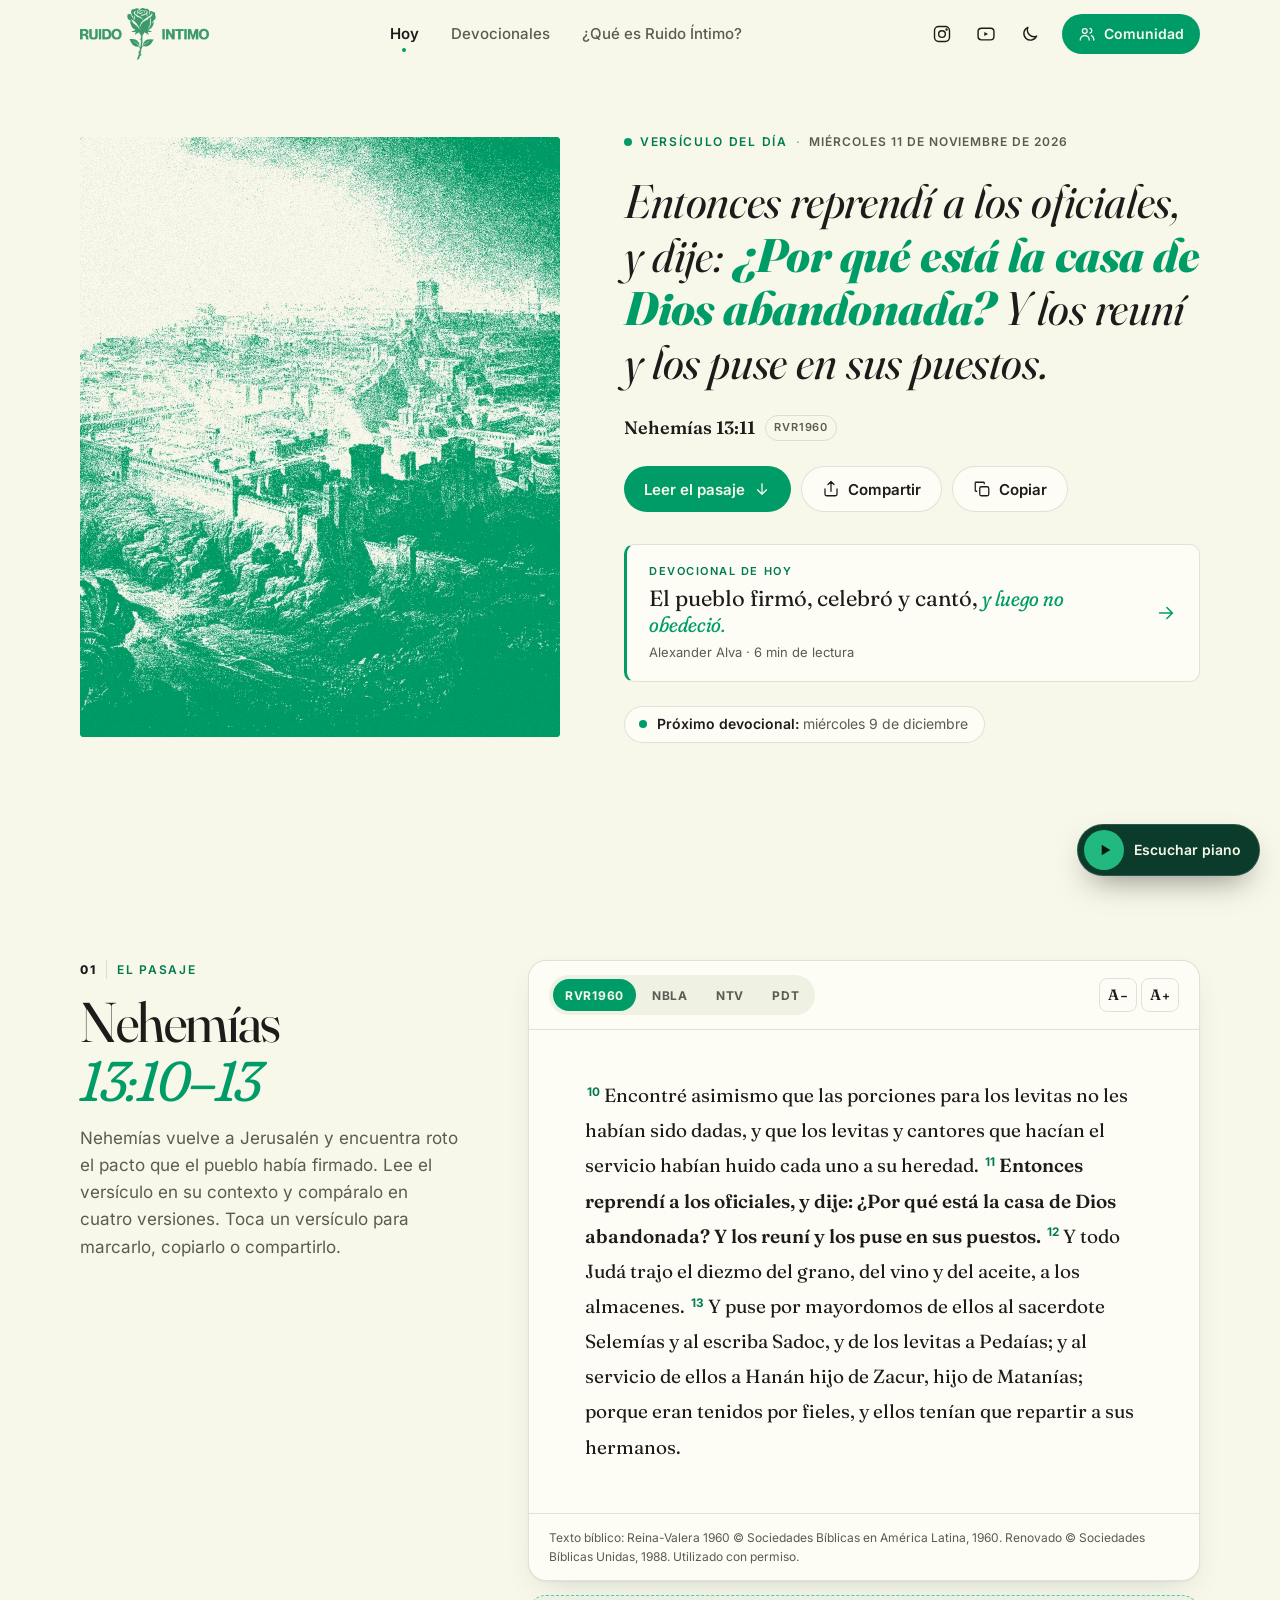
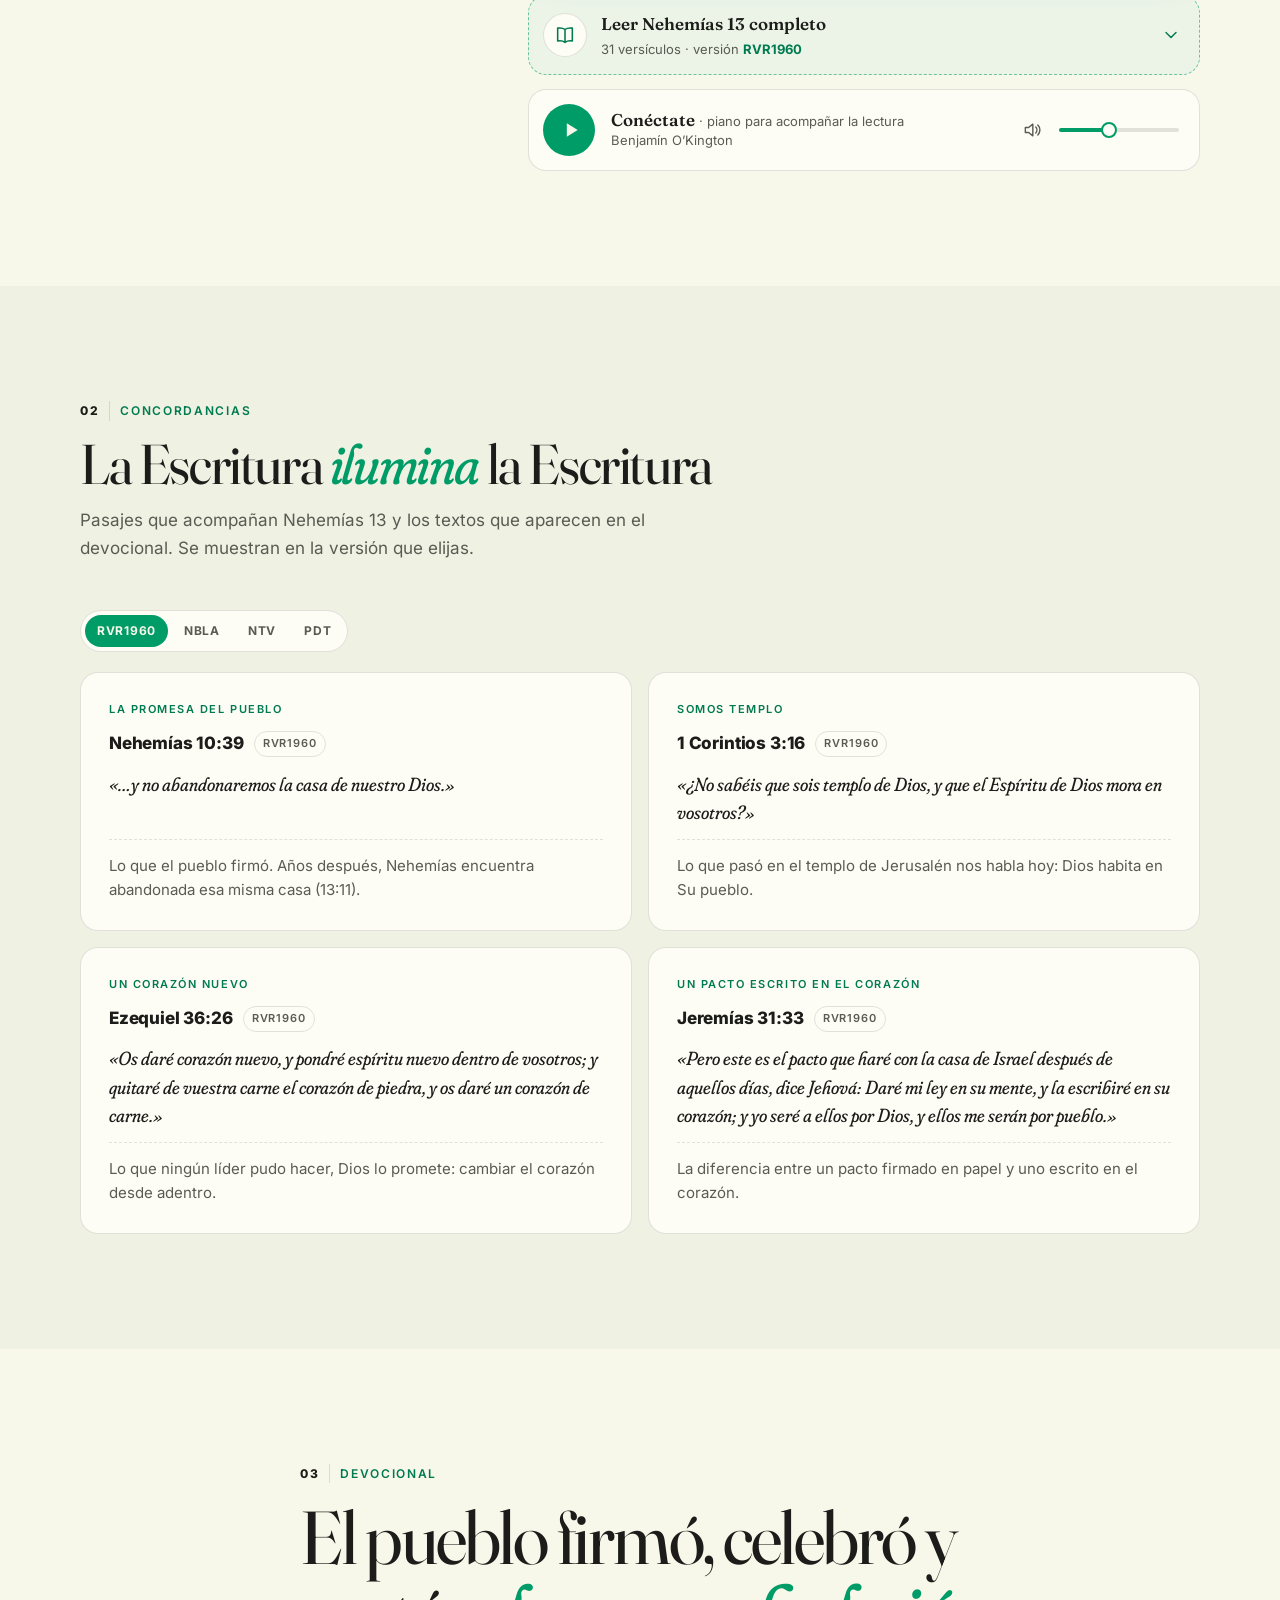
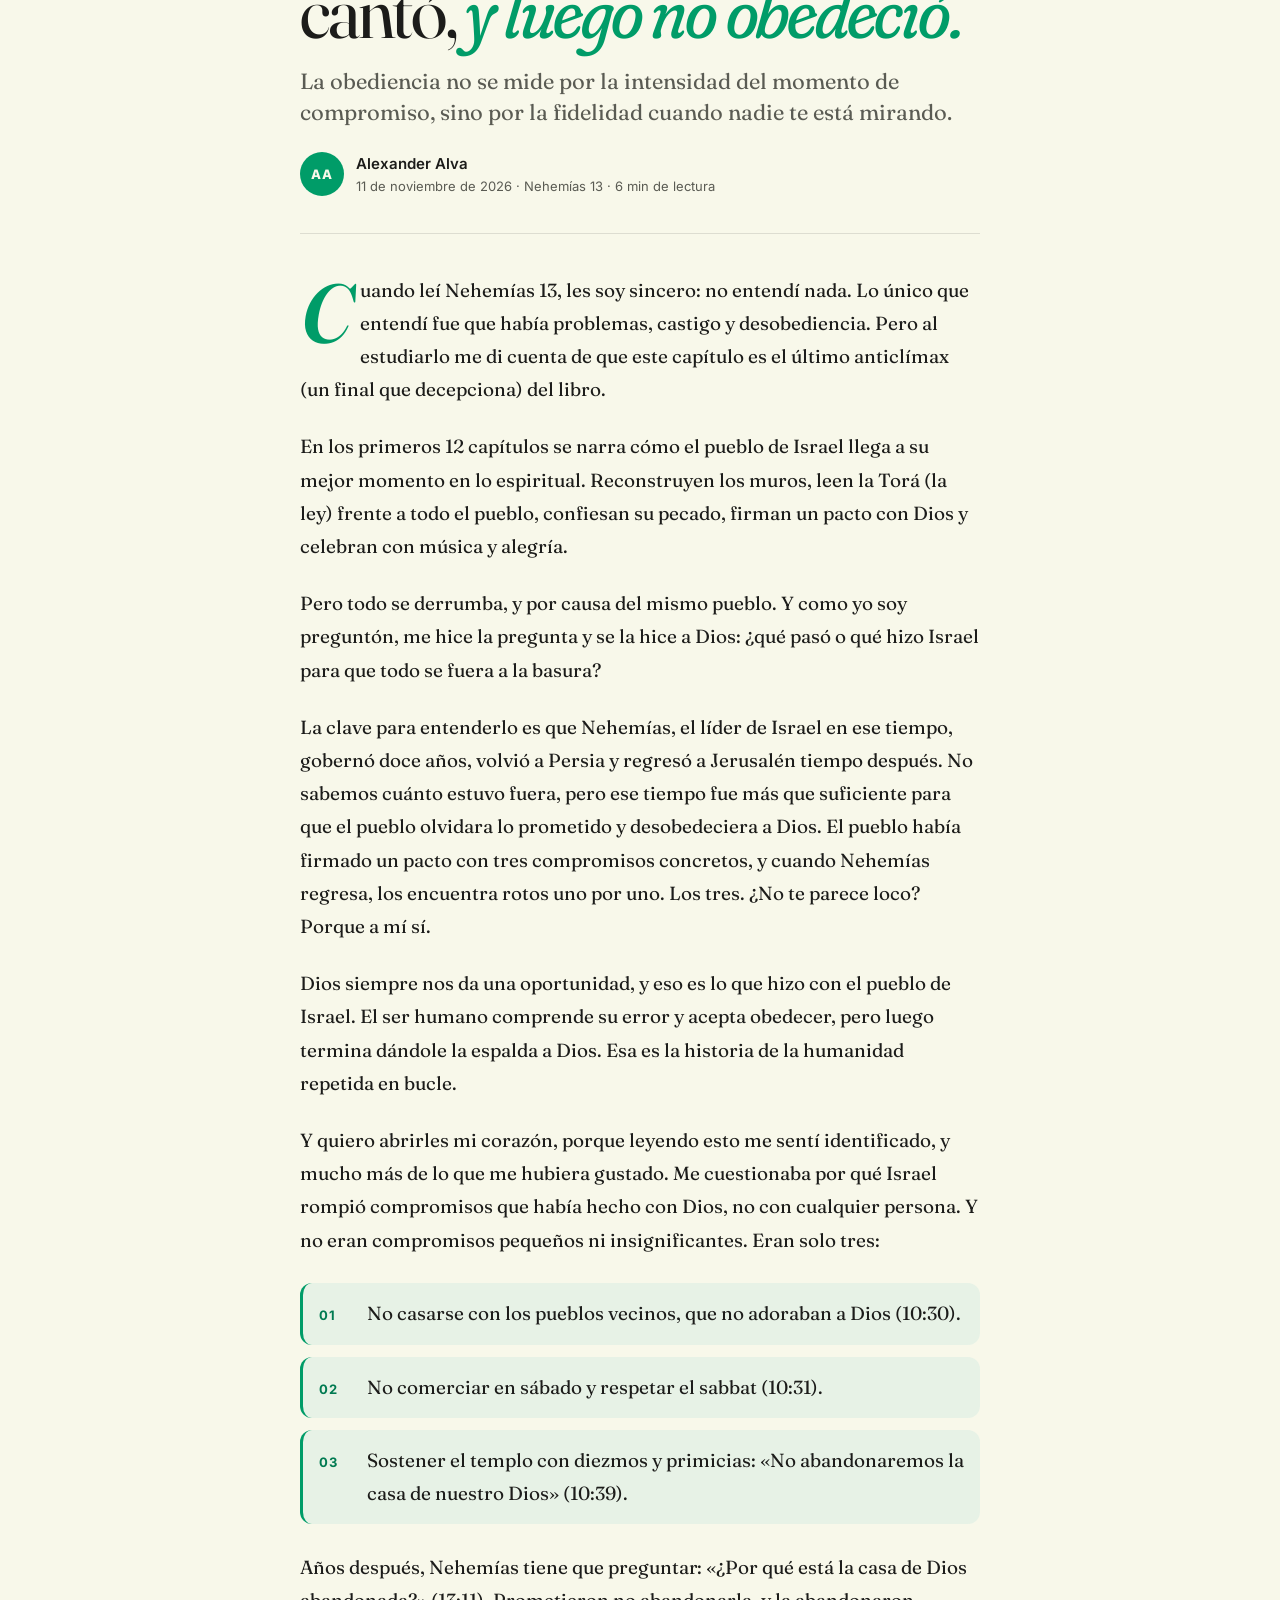
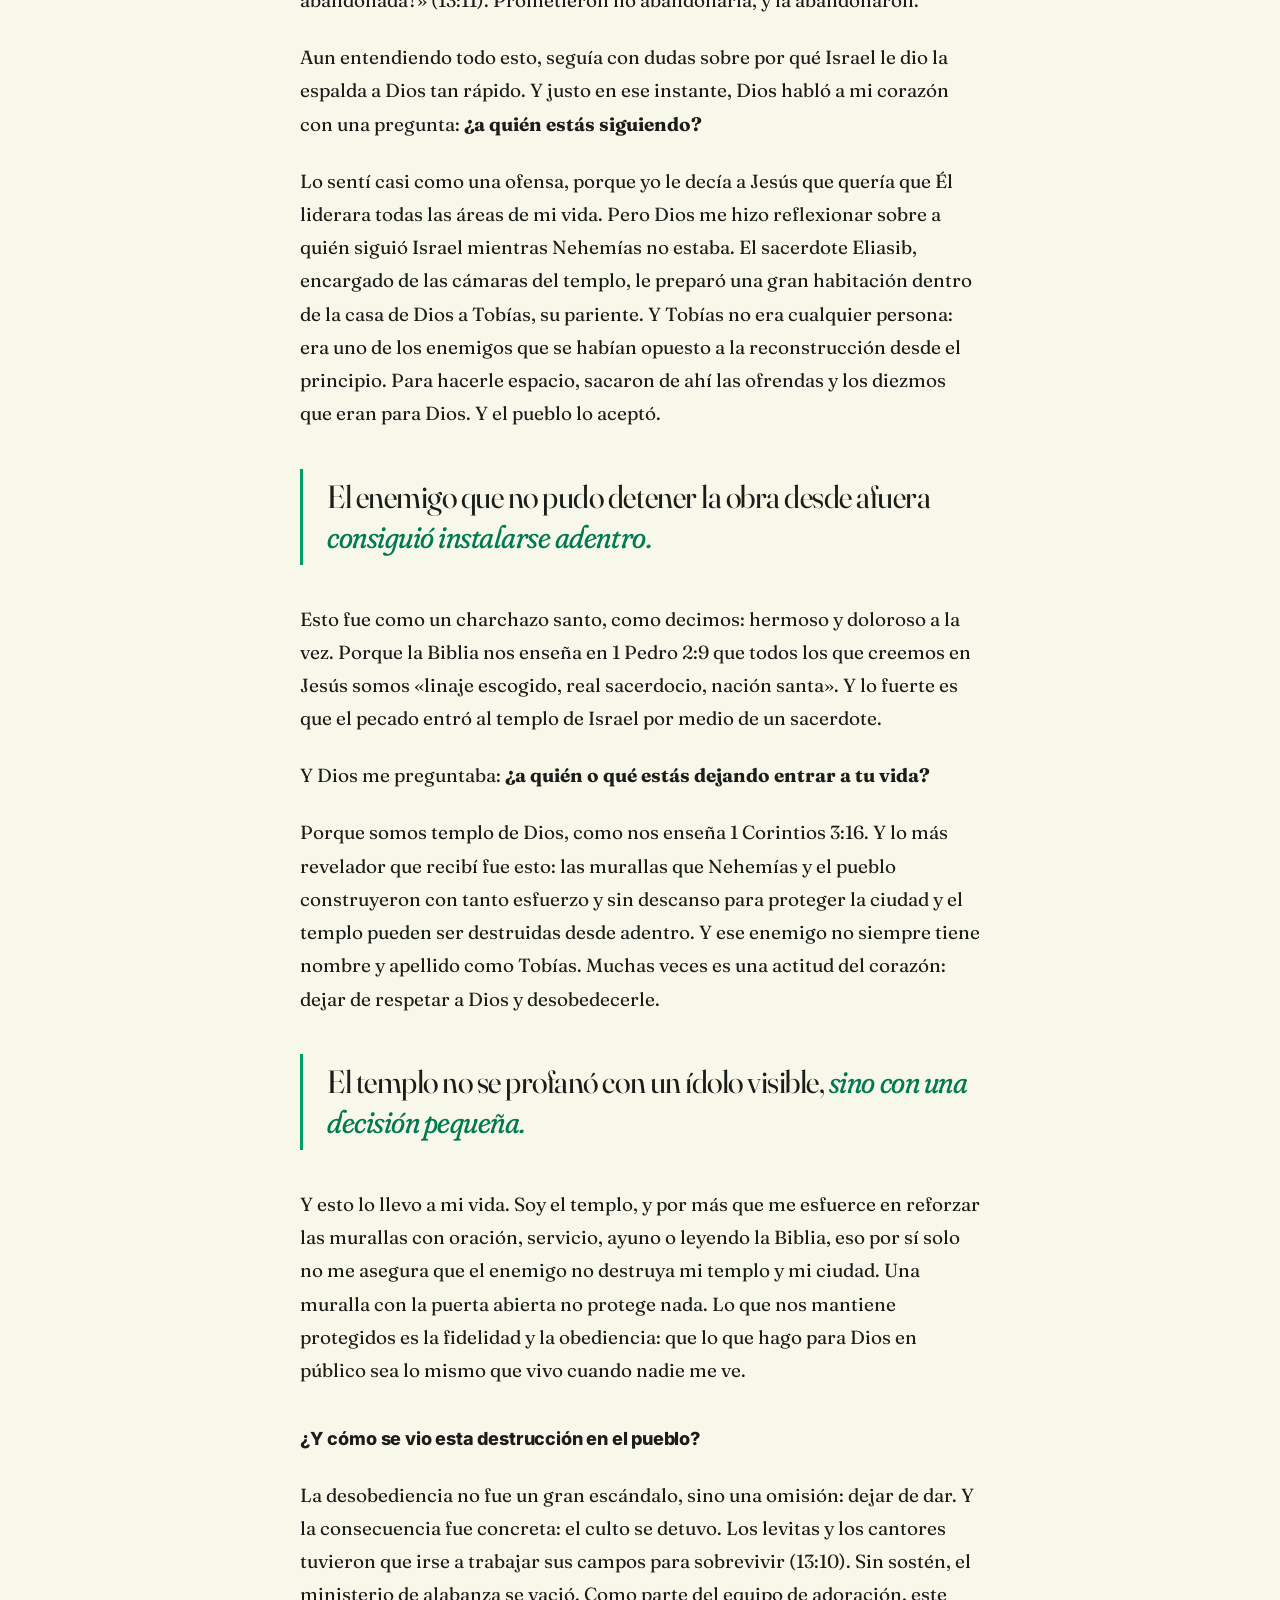
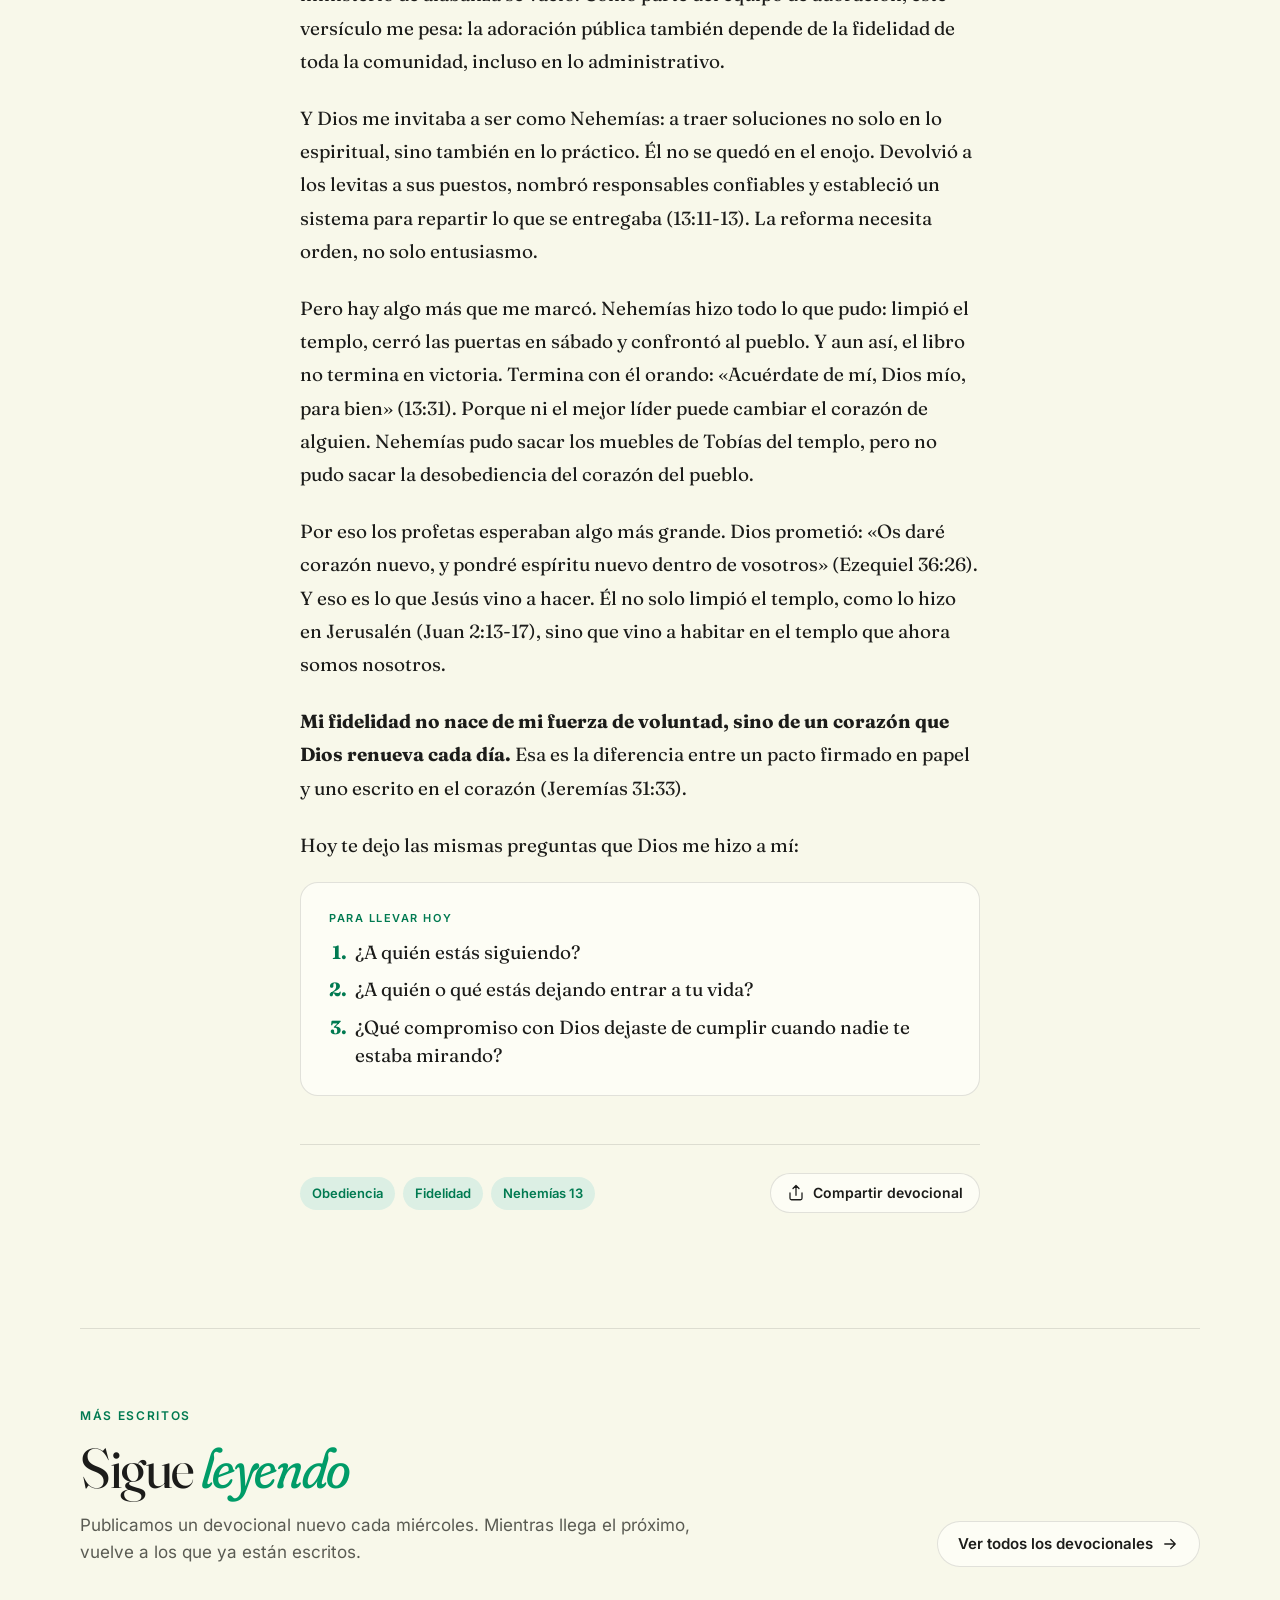
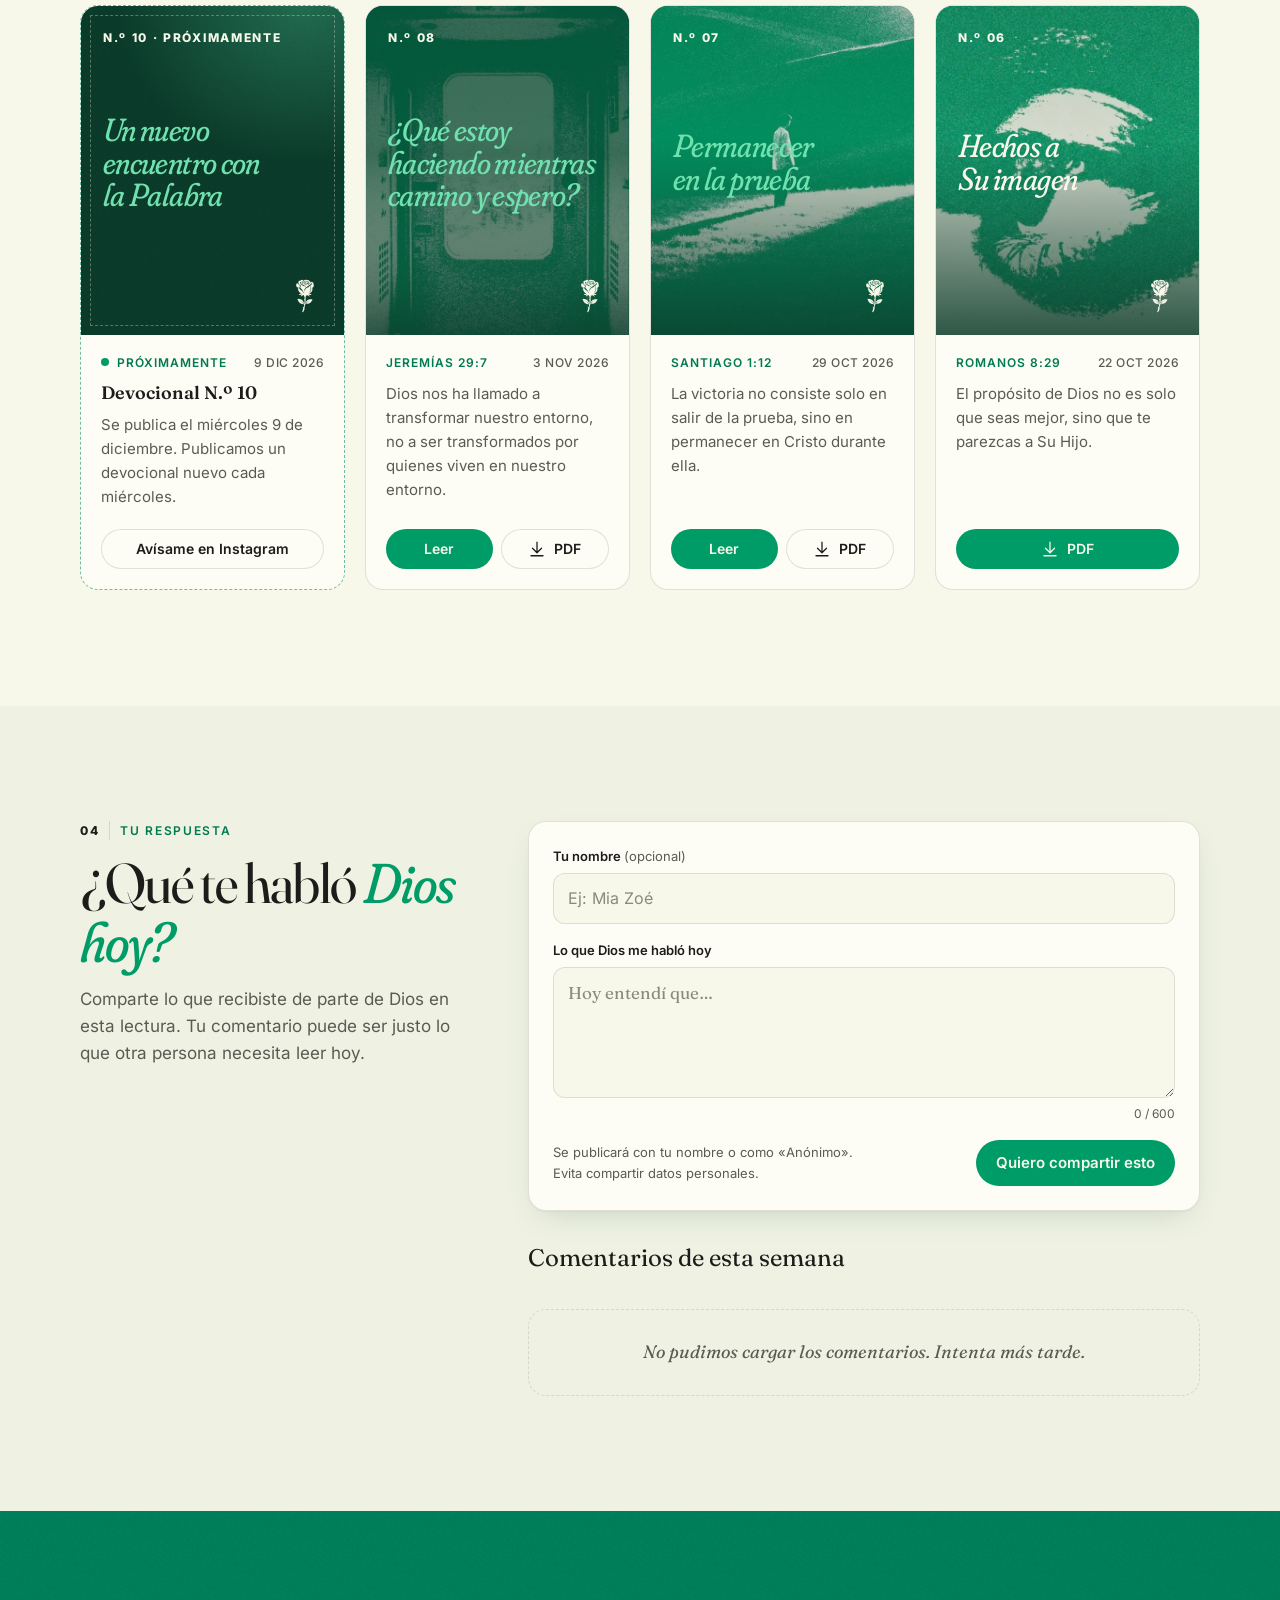
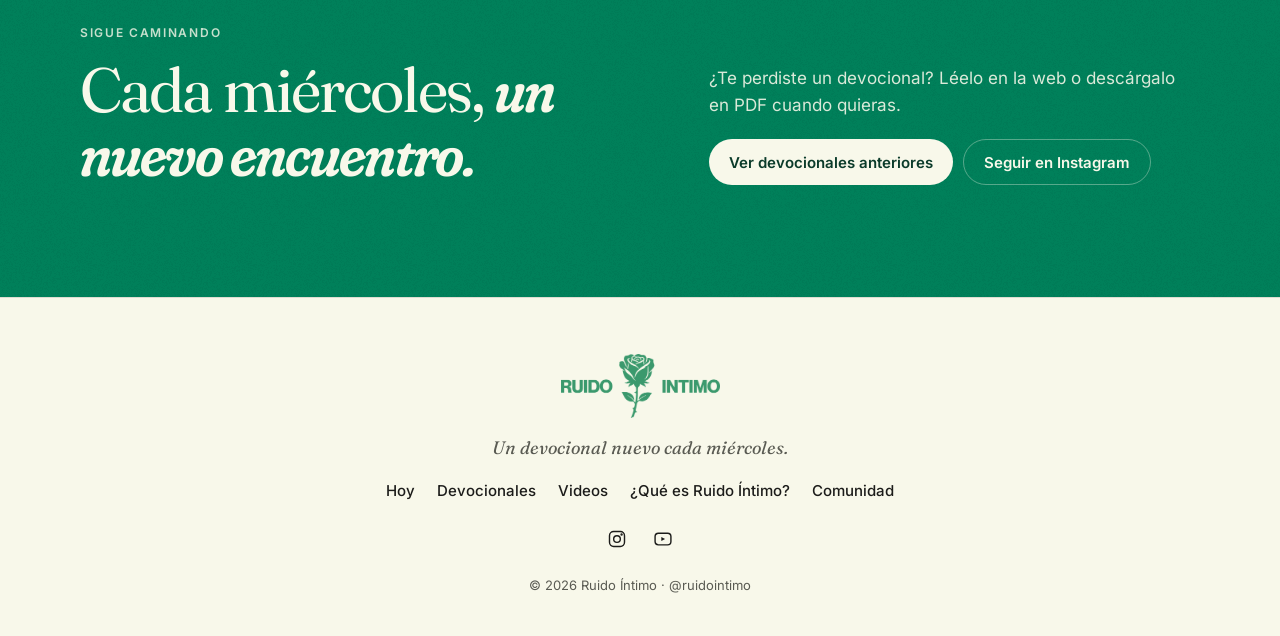
==== index.html @ 3a2e4081 "Nehemías 13 completo (PDT) incluido en la página El capítulo en PDT se abre al instante y sin conexi" ====
<!DOCTYPE html>
<html lang="es">
<head>
  <meta charset="UTF-8">
  <meta name="viewport" content="width=device-width, initial-scale=1.0">
  <title>Ruido Íntimo · Versículo y devocional de hoy</title>
  <meta name="description" content="Del ruido interior a la intimidad con Dios. Versículo del día, pasaje bíblico, concordancias y devocional.">
  <meta name="theme-color" content="#F8F8EA" media="(prefers-color-scheme: light)">
  <meta name="theme-color" content="#0E1310" media="(prefers-color-scheme: dark)">

  <!-- Vista previa al compartir (WhatsApp, Instagram, Facebook) -->
  <meta property="og:type" content="website">
  <meta property="og:title" content="El pueblo firmó, celebró y cantó, y luego no obedeció · Ruido Íntimo">
  <meta property="og:description" content="Nehemías 13 — Versículo y devocional de hoy.">
  <meta property="og:image" content="https://ruido-intimo.vercel.app/img/og-semana-09.jpg">
  <meta property="og:url" content="https://ruido-intimo.vercel.app/">
  <meta name="twitter:card" content="summary_large_image">

  <link rel="icon" href="img/favicon.png" type="image/png">
  <link rel="apple-touch-icon" href="img/apple-touch-icon.png">

  <!-- Tema guardado: se aplica antes de pintar para evitar parpadeo -->
  <script>
    document.documentElement.classList.add('js');
    try { var t = localStorage.getItem('ri-tema'); if (t) document.documentElement.setAttribute('data-tema', t); } catch (e) {}
  </script>

  <!-- Tipografías propias: se precargan las que se ven primero -->
  <link rel="preload" href="fonts/fraunces-italic.woff2" as="font" type="font/woff2" crossorigin>
  <link rel="preload" href="fonts/inter.woff2" as="font" type="font/woff2" crossorigin>

  <!-- La imagen principal se precarga para que aparezca rápido -->
  <link rel="preload" as="image" href="img/semana-09-versiculo.webp" type="image/webp">

  <link rel="stylesheet" href="css/estilos.css">
</head>
<body>

  <a class="saltar" href="#contenido">Saltar al contenido</a>

  <!-- Barra de progreso de lectura (se llena al leer el devocional) -->
  <div class="progreso" aria-hidden="true"><span id="progreso-barra"></span></div>

  <!-- ============================================================
       CABECERA
  ============================================================ -->
  <header class="cabecera" id="cabecera">
    <div class="contenedor cabecera-inner">
      <!-- Logotipo: versión a color (modo día) y blanca (modo noche) -->
      <a href="index.html" class="marca" aria-label="Ruido Íntimo — inicio">
        <img class="logo logo-color"  src="img/logo-color.png"  alt="" width="800" height="322">
        <img class="logo logo-blanco" src="img/logo-blanco.png" alt="" width="800" height="322">
      </a>

      <nav class="nav" aria-label="Principal">
        <a href="index.html" class="nav-link" aria-current="page">Hoy</a>
        <a href="archivo.html" class="nav-link">Devocionales</a>
        <a href="que-es.html" class="nav-link">¿Qué es Ruido Íntimo?</a>
      </nav>

      <div class="cabecera-acciones">
        <a href="https://www.instagram.com/ruidointimo/" class="icono-btn" target="_blank" rel="noopener" aria-label="Instagram de Ruido Íntimo">
          <svg viewBox="0 0 24 24" aria-hidden="true"><rect x="3" y="3" width="18" height="18" rx="5"/><circle cx="12" cy="12" r="4"/><circle cx="17.5" cy="6.5" r=".6" fill="currentColor"/></svg>
        </a>
        <!-- REEMPLAZA el href por el link de tu canal de YouTube -->
        <a href="https://www.youtube.com/" class="icono-btn" target="_blank" rel="noopener" aria-label="Canal de YouTube de Ruido Íntimo">
          <svg viewBox="0 0 24 24" aria-hidden="true"><rect x="2.5" y="5" width="19" height="14" rx="4"/><path d="M10 9.5l4.5 2.5-4.5 2.5z" fill="currentColor" stroke="none"/></svg>
        </a>
        <button class="icono-btn" type="button" data-tema-toggle aria-label="Cambiar a modo noche">
          <svg class="ico-luna" viewBox="0 0 24 24" aria-hidden="true"><path d="M20 14.5A8 8 0 0 1 9.5 4a8 8 0 1 0 10.5 10.5z"/></svg>
          <svg class="ico-sol" viewBox="0 0 24 24" aria-hidden="true"><circle cx="12" cy="12" r="4"/><path d="M12 2v2M12 20v2M4.9 4.9l1.4 1.4M17.7 17.7l1.4 1.4M2 12h2M20 12h2M4.9 19.1l1.4-1.4M17.7 6.3l1.4-1.4"/></svg>
        </button>
        <a href="que-es.html#comunidad" class="btn btn-primario btn-sm btn-comunidad">
          <svg viewBox="0 0 24 24" aria-hidden="true"><circle cx="9" cy="8" r="3.2"/><path d="M3 20a6 6 0 0 1 12 0"/><path d="M16 4.6a3.2 3.2 0 0 1 0 6.2M18 14.2A6 6 0 0 1 21 20"/></svg>
          Comunidad
        </a>
      </div>
    </div>
  </header>


  <main id="contenido">

    <!-- ============================================================
         1. VERSÍCULO DEL DÍA
         Para publicar uno nuevo: cambia la imagen, el texto,
         la referencia y la fecha (data-fecha="AAAA-MM-DD").
    ============================================================ -->
    <section class="hoy" aria-labelledby="titulo-hoy">
      <div class="contenedor hoy-grid">

        <figure class="hoy-imagen entrada" style="--d:0">
          <picture>
            <source srcset="img/semana-09-versiculo.webp" type="image/webp">
            <img src="img/semana-09-versiculo.jpg" width="720" height="900"
                 alt="Pintura intervenida en verde: las murallas y el templo de Jerusalén bajo un cielo de humo" fetchpriority="high">
          </picture>
        </figure>

        <div class="hoy-texto">
          <p class="eyebrow entrada" style="--d:1">
            <span class="punto" aria-hidden="true"></span>
            <span id="titulo-hoy">Versículo del día</span>
            <span class="sep" aria-hidden="true">·</span>
            <time data-fecha="2026-11-11">11 de noviembre de 2026</time>
          </p>

          <blockquote class="versiculo-grande entrada" style="--d:2" id="versiculo-dia">
            <p>Entonces reprendí a los oficiales, y dije: <strong>¿Por qué está la casa de Dios abandonada?</strong> Y los reuní y los puse en sus puestos.</p>
          </blockquote>

          <p class="referencia entrada" style="--d:3">
            Nehemías 13:11 <span class="chip">RVR1960</span>
          </p>

          <div class="acciones entrada" style="--d:4">
            <a href="#pasaje" class="btn btn-primario">
              Leer el pasaje
              <svg viewBox="0 0 24 24" aria-hidden="true"><path d="M12 5v14M6 13l6 6 6-6"/></svg>
            </a>
            <button type="button" class="btn btn-borde" data-compartir data-texto="«Entonces reprendí a los oficiales, y dije: ¿Por qué está la casa de Dios abandonada? Y los reuní y los puse en sus puestos.» — Nehemías 13:11 (RVR1960)">
              <svg viewBox="0 0 24 24" aria-hidden="true"><path d="M4 12v7a2 2 0 0 0 2 2h12a2 2 0 0 0 2-2v-7M16 6l-4-4-4 4M12 2v13"/></svg>
              Compartir
            </button>
            <button type="button" class="btn btn-borde" data-copiar data-texto="«Entonces reprendí a los oficiales, y dije: ¿Por qué está la casa de Dios abandonada? Y los reuní y los puse en sus puestos.» — Nehemías 13:11 (RVR1960)">
              <svg viewBox="0 0 24 24" aria-hidden="true"><rect x="9" y="9" width="12" height="12" rx="2"/><path d="M5 15H4a1 1 0 0 1-1-1V4a1 1 0 0 1 1-1h10a1 1 0 0 1 1 1v1"/></svg>
              Copiar
            </button>
          </div>

          <!-- Acceso directo al devocional -->
          <a href="#devocional" class="tarjeta-devocional entrada" style="--d:5">
            <span class="tarjeta-devocional-etq">Devocional de hoy</span>
            <span class="tarjeta-devocional-titulo">El pueblo firmó, celebró y cantó, <em>y luego no obedeció.</em></span>
            <span class="tarjeta-devocional-meta">Alexander Alva · 6 min de lectura</span>
            <svg class="flecha" viewBox="0 0 24 24" aria-hidden="true"><path d="M5 12h14M13 6l6 6-6 6"/></svg>
          </a>

          <!-- Aviso del próximo devocional (fecha calculada en js/devocionales.js) -->
          <a href="#mas-escritos" class="proximo-aviso entrada" style="--d:6" data-proximo hidden></a>
        </div>

      </div>
    </section>


    <!-- ============================================================
         2. EL PASAJE — 4 versiones + piano de fondo
         Cada versión es un bloque .lector-texto con data-version.
         Toca un versículo para marcarlo, copiarlo o compartirlo.
    ============================================================ -->
    <section class="seccion" id="pasaje" aria-labelledby="titulo-pasaje">
      <div class="contenedor pasaje-grid">

        <header class="seccion-cabecera revelar">
          <p class="eyebrow"><span class="num">01</span> El pasaje</p>
          <h2 id="titulo-pasaje" class="titulo-seccion">Nehemías <em>13:10–13</em></h2>
          <p class="bajada">Nehemías vuelve a Jerusalén y encuentra roto el pacto que el pueblo había firmado. Lee el versículo en su contexto y compáralo en cuatro versiones. Toca un versículo para marcarlo, copiarlo o compartirlo.</p>
        </header>

        <div class="pasaje-columna">
          <article class="lector revelar" aria-label="Lectura bíblica Nehemías 13:10-13">
            <div class="lector-barra">
              <div class="versiones" role="tablist" aria-label="Versión de la Biblia">
                <button type="button" role="tab" class="version-tab" data-version="RVR1960" aria-selected="true"  title="Reina-Valera 1960">RVR1960</button>
                <button type="button" role="tab" class="version-tab" data-version="NBLA"    aria-selected="false" title="Nueva Biblia de las Américas">NBLA</button>
                <button type="button" role="tab" class="version-tab" data-version="NTV"     aria-selected="false" title="Nueva Traducción Viviente">NTV</button>
                <button type="button" role="tab" class="version-tab" data-version="PDT"     aria-selected="false" title="Palabra de Dios para Todos">PDT</button>
              </div>
              <div class="tamano" role="group" aria-label="Tamaño del texto">
                <button type="button" class="tamano-btn" data-tamano="-1" aria-label="Achicar texto">A<span>−</span></button>
                <button type="button" class="tamano-btn" data-tamano="1" aria-label="Agrandar texto">A<span>+</span></button>
              </div>
            </div>

            <div id="lector" data-libro="Nehemías 13">
              <!-- Reina-Valera 1960 -->
              <div class="lector-texto" role="tabpanel" data-version="RVR1960" data-nombre="Reina-Valera 1960"
                   data-credito="Texto bíblico: Reina-Valera 1960 © Sociedades Bíblicas en América Latina, 1960. Renovado © Sociedades Bíblicas Unidas, 1988. Utilizado con permiso.">
                <p>
                  <span class="v" data-v="10" tabindex="0" role="button" aria-pressed="false"><sup>10</sup>Encontré asimismo que las porciones para los levitas no les habían sido dadas, y que los levitas y cantores que hacían el servicio habían huido cada uno a su heredad.</span>
                  <span class="v v-dia" data-v="11" tabindex="0" role="button" aria-pressed="false"><sup>11</sup>Entonces reprendí a los oficiales, y dije: ¿Por qué está la casa de Dios abandonada? Y los reuní y los puse en sus puestos.</span>
                  <span class="v" data-v="12" tabindex="0" role="button" aria-pressed="false"><sup>12</sup>Y todo Judá trajo el diezmo del grano, del vino y del aceite, a los almacenes.</span>
                  <span class="v" data-v="13" tabindex="0" role="button" aria-pressed="false"><sup>13</sup>Y puse por mayordomos de ellos al sacerdote Selemías y al escriba Sadoc, y de los levitas a Pedaías; y al servicio de ellos a Hanán hijo de Zacur, hijo de Matanías; porque eran tenidos por fieles, y ellos tenían que repartir a sus hermanos.</span>
                </p>
              </div>

              <!-- Nueva Biblia de las Américas -->
              <div class="lector-texto" role="tabpanel" data-version="NBLA" data-nombre="Nueva Biblia de las Américas" hidden
                   data-credito="Escritura tomada de la Nueva Biblia de las Américas (NBLA), © 2005 The Lockman Foundation. Usada con permiso.">
                <p>
                  <span class="v" data-v="10" tabindex="0" role="button" aria-pressed="false"><sup>10</sup>También descubrí que las porciones de los levitas no se les habían dado, por lo que los levitas y los cantores que hacían el servicio se habían ido, cada uno a su campo.</span>
                  <span class="v v-dia" data-v="11" tabindex="0" role="button" aria-pressed="false"><sup>11</sup>Por tanto, reprendí a los oficiales, y les dije: «¿Por qué está la casa de Dios abandonada?». Entonces reuní a los levitas y los restablecí en sus puestos.</span>
                  <span class="v" data-v="12" tabindex="0" role="button" aria-pressed="false"><sup>12</sup>Entonces todo Judá trajo el diezmo del cereal, del vino nuevo y del aceite a los almacenes.</span>
                  <span class="v" data-v="13" tabindex="0" role="button" aria-pressed="false"><sup>13</sup>Y puse al frente de los almacenes al sacerdote Selemías, al escriba Sadoc, y a Pedaías, uno de los levitas; además de estos estaba Hanán, hijo de Zacur, hijo de Matanías; porque se les consideraba dignos de confianza, y su responsabilidad era repartir las raciones a sus parientes.</span>
                </p>
              </div>

              <!-- Nueva Traducción Viviente -->
              <div class="lector-texto" role="tabpanel" data-version="NTV" data-nombre="Nueva Traducción Viviente" hidden
                   data-credito="Santa Biblia, Nueva Traducción Viviente (NTV), © Tyndale House Foundation, 2010. Usado con permiso.">
                <p>
                  <span class="v" data-v="10" tabindex="0" role="button" aria-pressed="false"><sup>10</sup>También descubrí que no se les había entregado a los levitas las porciones de comida que les correspondían, de manera que todos ellos y los cantores que debían dirigir los servicios de adoración habían regresado a trabajar en los campos.</span>
                  <span class="v v-dia" data-v="11" tabindex="0" role="button" aria-pressed="false"><sup>11</sup>Inmediatamente enfrenté a los dirigentes y les pregunté: «¿Por qué ha sido descuidado el templo de Dios?». Luego pedí a todos los levitas que regresaran y los reintegré para que cumplieran con sus obligaciones.</span>
                  <span class="v" data-v="12" tabindex="0" role="button" aria-pressed="false"><sup>12</sup>Entonces, una vez más, todo el pueblo de Judá comenzó a llevar sus diezmos de grano, de vino nuevo y de aceite de oliva a los depósitos del templo.</span>
                  <span class="v" data-v="13" tabindex="0" role="button" aria-pressed="false"><sup>13</sup>Como supervisores de los depósitos asigné al sacerdote Selemías, al escriba Sadoc y a Pedaías, uno de los levitas. Como ayudante de ellos nombré a Hanán, hijo de Zacur y nieto de Matanías. Estos hombres gozaban de una excelente reputación, y su tarea consistía en hacer distribuciones equitativas a sus compañeros levitas.</span>
                </p>
              </div>

              <!-- Palabra de Dios para Todos -->
              <div class="lector-texto" role="tabpanel" data-version="PDT" data-nombre="Palabra de Dios para Todos" hidden
                   data-credito="La Biblia: Palabra de Dios para Todos (PDT) © Bible League International. Usado con permiso.">
                <p>
                  <span class="v" data-v="10" tabindex="0" role="button" aria-pressed="false"><sup>10</sup>También me enteré de que a los levitas no les estaban entregando las porciones que les correspondían y que por eso los levitas y los cantores habían regresado a trabajar en sus campos.</span>
                  <span class="v v-dia" data-v="11" tabindex="0" role="button" aria-pressed="false"><sup>11</sup>Reprendí a los funcionarios y les dije: «¿Por qué han descuidado el templo de Dios?» Luego reuní a todos los levitas y les dije que regresaran a trabajar en el templo.</span>
                  <span class="v" data-v="12" tabindex="0" role="button" aria-pressed="false"><sup>12</sup>Entonces todo el pueblo de Judá trajo la décima parte del trigo, del vino y del aceite a las bodegas del templo.</span>
                  <span class="v" data-v="13" tabindex="0" role="button" aria-pressed="false"><sup>13</sup>Luego encargué de las bodegas al sacerdote Selemías, al escriba Sadoc y a un levita llamado Pedaías. Nombré como ayudante a Janán, hijo de Zacur y nieto de Matanías. Sabía que podía confiar en ellos debido a su honestidad. Tenían la responsabilidad de entregar a sus hermanos las porciones que les correspondían.</span>
                </p>
              </div>
            </div>

            <p class="lector-credito" id="lector-credito">
              Texto bíblico: Reina-Valera 1960 © Sociedades Bíblicas en América Latina, 1960. Renovado © Sociedades Bíblicas Unidas, 1988. Utilizado con permiso.
            </p>
          </article>

          <!-- Leer el capítulo completo dentro del sitio (se despliega aquí mismo).
               El texto se carga en vivo según la versión elegida: ver js/capitulo.js -->
          <button type="button" class="capitulo revelar" id="capitulo-btn"
                  aria-expanded="false" aria-controls="capitulo-panel"
                  data-libro="Nehemías" data-libro-id="16" data-cap="13" data-destacar="10-13">
            <span class="capitulo-icono" aria-hidden="true">
              <svg viewBox="0 0 24 24"><path d="M12 6c-2-1.5-5-2-8-1.5v14c3-.5 6 0 8 1.5 2-1.5 5-2 8-1.5v-14c-3-.5-6 0-8 1.5zM12 6v14"/></svg>
            </span>
            <span class="capitulo-texto">
              <strong class="capitulo-accion">Leer Nehemías 13 completo</strong>
              <span>31 versículos · versión <b data-version-nombre>RVR1960</b></span>
            </span>
            <svg class="capitulo-flecha" viewBox="0 0 24 24" aria-hidden="true"><path d="M6 9l6 6 6-6"/></svg>
          </button>

          <section class="capitulo-panel" id="capitulo-panel" aria-labelledby="capitulo-titulo" hidden>
            <header class="capitulo-cab">
              <div>
                <p class="eyebrow">Capítulo completo</p>
                <h3 id="capitulo-titulo">Nehemías 13 <span class="chip" id="capitulo-chip">RVR1960</span></h3>
              </div>
              <button type="button" class="icono-btn" id="capitulo-cerrar" aria-label="Comprimir el capítulo">
                <svg viewBox="0 0 24 24" aria-hidden="true"><path d="M18 15l-6-6-6 6"/></svg>
              </button>
            </header>
            <p class="capitulo-aviso" id="capitulo-aviso" hidden></p>
            <div class="capitulo-lectura" id="capitulo-lectura" aria-live="polite" aria-busy="false"></div>

            <!-- Capítulo completo incluido en la página (PDT): se abre al instante y sin conexión.
                 Las demás versiones se cargan en línea. -->
            <script type="application/json" id="capitulo-local">{"PDT": [{"verse": 1, "text": "Aquel día se leyó el libro de Moisés a la gente y encontraron en él una ley que decía que ningún amonita o moabita debía participar en las reuniones de adoración a Dios."}, {"verse": 2, "text": "Esa ley se escribió porque esa gente no les había brindado a los israelitas pan ni agua y porque habían contratado a Balán para que hiciera una maldición en contra del pueblo de Israel. Pero nuestro Dios convirtió esa maldición en una bendición para nosotros."}, {"verse": 3, "text": "Cuando escucharon esa ley, separaron de inmediato de Israel a todos los que se habían mezclado con extranjeros."}, {"verse": 4, "text": "Pero antes de eso Eliasib, el sacerdote encargado de las bodegas del templo de nuestro Dios, le había dado a su pariente Tobías un cuarto grande que se usaba como bodega."}, {"verse": 5, "text": "Allí se guardaban las ofrendas de trigo, el incienso, los utensilios del templo y la décima parte del trigo, del vino y del aceite para los levitas, los cantores y los porteros. Allí también se guardaban los regalos para los sacerdotes."}, {"verse": 6, "text": "Cuando sucedió todo esto, yo no estaba en Jerusalén porque en el año treinta y dos del reinado de Artajerjes, rey de Babilonia, yo había regresado al servicio del rey. Después, le pedí permiso al rey para regresar a Jerusalén."}, {"verse": 7, "text": "Así que regresé a Jerusalén y allí descubrí el mal que Eliasib había hecho dándole un cuarto a Tobías en el templo de nuestro Dios."}, {"verse": 8, "text": "Me enojé mucho por eso y arrojé todas las cosas de Tobías a la calle."}, {"verse": 9, "text": "Luego ordené que esos cuartos fueran purificados y puse de nuevo allí los utensilios del templo de Dios, junto con las ofrendas de trigo y el incienso."}, {"verse": 10, "text": "También me enteré de que a los levitas no les estaban entregando las porciones que les correspondían y que por eso los levitas y los cantores habían regresado a trabajar en sus campos."}, {"verse": 11, "text": "Reprendí a los funcionarios y les dije: «¿Por qué han descuidado el templo de Dios?» Luego reuní a todos los levitas y les dije que regresaran a trabajar en el templo."}, {"verse": 12, "text": "Entonces todo el pueblo de Judá trajo la décima parte del trigo, del vino y del aceite a las bodegas del templo."}, {"verse": 13, "text": "Luego encargué de las bodegas al sacerdote Selemías, al escriba Sadoc y a un levita llamado Pedaías. Nombré como ayudante a Janán, hijo de Zacur y nieto de Matanías. Sabía que podía confiar en ellos debido a su honestidad. Tenían la responsabilidad de entregar a sus hermanos las porciones que les correspondían."}, {"verse": 14, "text": "Ten presente, Dios mío, todo lo que hice y no te olvides de las buenas obras que he hecho por el templo de mi Dios y por su servicio."}, {"verse": 15, "text": "En aquellos días vi en Judá gente que estaba haciendo vino en el día de descanso, y traían montones de trigo y lo cargaban sobre los burros. Vi gente el día de descanso cargando vino, uvas, higos y toda clase de cosas para llevarlo a Jerusalén. Así que les reprendí y les advertí que no debían comerciar en día de descanso."}, {"verse": 16, "text": "Algunos de la ciudad de Tiro que vivían en Judá traían pescado y toda clase de mercancías, y las vendían el día de descanso a la gente de Judá y Jerusalén."}, {"verse": 17, "text": "Discutí con los dirigentes de Judá y les dije: «¿Qué es lo que están haciendo? Están profanando el día de descanso convirtiéndolo en otro día normal."}, {"verse": 18, "text": "¿Acaso no saben que sus antepasados hicieron lo mismo y que por eso nuestro Dios trajo todo ese desastre sobre nosotros y sobre esta ciudad? Ahora ustedes están trayendo más desgracia a Israel profanando el día de descanso»."}, {"verse": 19, "text": "Entonces ordené que cada viernes en la tarde, antes de que oscureciera, los porteros cerraran y aseguraran las puertas de Jerusalén y que no se abrieran sino hasta después del día de descanso. Puse a algunos de mis hombres en las entradas para impedir que pasara carga alguna a la ciudad el día de descanso."}, {"verse": 20, "text": "Una o dos veces los comerciantes y vendedores de toda clase de artículos tuvieron que pasar la noche fuera de Jerusalén."}, {"verse": 21, "text": "Yo les advertí que si volvían a permanecer durante la noche frente a la muralla serían arrestados. De ahí en adelante no volvieron a vender su mercancía el día de descanso."}, {"verse": 22, "text": "Luego les dije a los levitas que debían purificarse e ir a vigilar las entradas para mantener el día de descanso como un día sagrado. Dios mío, recuérdame por esto, se bueno conmigo y muéstrame la grandeza de tu fiel amor."}, {"verse": 23, "text": "En esos días también me di cuenta que algunos judíos se habían casado con mujeres de Asdod, Amón y Moab."}, {"verse": 24, "text": "La mitad de los hijos de esos matrimonios no hablaban el idioma de Judá sino el idioma de Asdod, Amón o Moab."}, {"verse": 25, "text": "Por eso los reprendí, los maldije y hasta golpeé a algunos de sus hombres y les arranqué el cabello. Les hice prometer en el nombre de Dios que sus hijas no se casarían con los hijos de esa gente de otros pueblos y que las hijas de esa gente no se casarían con sus hijos."}, {"verse": 26, "text": "Les dije que se acordaran del rey Salomón. Entre todas las naciones nunca hubo un rey como él. Dios lo había elegido como soberano de Israel, pero mujeres extranjeras hicieron que él pecara."}, {"verse": 27, "text": "Les dije que no estaban siendo fieles a Dios por estar cometiendo nuevamente el mismo pecado."}, {"verse": 28, "text": "Uno de los hijos de Joyadá hijo de Eliasib, el sumo sacerdote, era yerno de Sambalat el horonita, así que lo obligué a salir del lugar y a huir."}, {"verse": 29, "text": "Dios mío, ten presente a esa gente y dales su castigo porque contaminaron el sacerdocio y no cumplieron el pacto que habían hecho con los sacerdotes y los levitas."}, {"verse": 30, "text": "Así que yo purifiqué a los sacerdotes y a los levitas de todas las cosas extrañas que les habían enseñado los extranjeros y le asigné sus funciones a cada uno."}, {"verse": 31, "text": "También me aseguré de que el pueblo trajera sus ofrendas de madera y los primeros frutos en los días que les correspondía. Dios mío, tenme presente por haber hecho todo eso y bendíceme."}]}</script>
            <footer class="capitulo-pie">
              <p class="capitulo-credito" id="capitulo-credito"></p>
              <a class="capitulo-externo" id="capitulo-externo" href="https://www.biblegateway.com/" target="_blank" rel="noopener">
                Abrir en BibleGateway
                <svg viewBox="0 0 24 24" aria-hidden="true"><path d="M7 17L17 7M9 7h8v8"/></svg>
              </a>
              <button type="button" class="btn btn-borde btn-sm" id="capitulo-volver">
                <svg viewBox="0 0 24 24" aria-hidden="true"><path d="M18 15l-6-6-6 6"/></svg>
                Comprimir capítulo
              </button>
            </footer>
          </section>

          <!-- Reproductor: piano de fondo para acompañar la lectura -->
          <div class="piano revelar" id="piano" data-src="audio/conectate-benjamin-okington-2.mp3" data-titulo="Conéctate" data-artista="Benjamín O’Kington">
            <!-- data-src: pista que suena de fondo. Si lo dejas vacío, se usa un piano generado en vivo -->
            <button type="button" class="piano-play" id="piano-play" aria-label="Reproducir piano de fondo" aria-pressed="false">
              <svg class="ico-play" viewBox="0 0 24 24" aria-hidden="true"><path d="M7 4l13 8-13 8z"/></svg>
              <svg class="ico-pausa" viewBox="0 0 24 24" aria-hidden="true"><path d="M7 4h3.5v16H7zM13.5 4H17v16h-3.5z"/></svg>
            </button>
            <div class="piano-info">
              <p class="piano-titulo">Conéctate <span>· piano para acompañar la lectura</span></p>
              <p class="piano-estado" id="piano-estado">Benjamín O’Kington</p>
              <span class="piano-ondas" aria-hidden="true"><i></i><i></i><i></i><i></i><i></i></span>
            </div>
            <div class="piano-volumen">
              <button type="button" class="piano-mute" id="piano-mute" aria-label="Silenciar">
                <svg class="ico-vol" viewBox="0 0 24 24" aria-hidden="true"><path d="M4 9h4l5-4v14l-5-4H4z"/><path d="M16.5 8.5a5 5 0 0 1 0 7M19 6a8.5 8.5 0 0 1 0 12"/></svg>
                <svg class="ico-mute" viewBox="0 0 24 24" aria-hidden="true"><path d="M4 9h4l5-4v14l-5-4H4z"/><path d="M17 9l5 6M22 9l-5 6"/></svg>
              </button>
              <label class="sr-only" for="piano-vol">Volumen del piano</label>
              <input type="range" id="piano-vol" min="0" max="100" value="40" step="1">
            </div>
          </div>
        </div>

      </div>
    </section>


    <!-- ============================================================
         3. CONCORDANCIAS
    ============================================================ -->
    <section class="seccion seccion-tinte" id="concordancias" aria-labelledby="titulo-conc">
      <div class="contenedor">

        <header class="seccion-cabecera revelar">
          <p class="eyebrow"><span class="num">02</span> Concordancias</p>
          <h2 id="titulo-conc" class="titulo-seccion">La Escritura <em>ilumina</em> la Escritura</h2>
          <p class="bajada">Pasajes que acompañan Nehemías 13 y los textos que aparecen en el devocional. Se muestran en la versión que elijas.</p>
        </header>

        <div class="versiones versiones-conc revelar" role="tablist" aria-label="Versión de las concordancias">
          <button type="button" role="tab" class="version-tab" data-version="RVR1960" aria-selected="true"  title="Reina-Valera 1960">RVR1960</button>
          <button type="button" role="tab" class="version-tab" data-version="NBLA"    aria-selected="false" title="Nueva Biblia de las Américas">NBLA</button>
          <button type="button" role="tab" class="version-tab" data-version="NTV"     aria-selected="false" title="Nueva Traducción Viviente">NTV</button>
          <button type="button" role="tab" class="version-tab" data-version="PDT"     aria-selected="false" title="Palabra de Dios para Todos">PDT</button>
        </div>

        <!-- Cada concordancia tiene un texto por versión (data-version-texto) -->
        <div class="concordancias">
          <article class="conc revelar" style="--d:0">
            <p class="conc-tema">La promesa del pueblo</p>
            <h3 class="conc-ref">Nehemías 10:39 <span class="chip" data-version-nombre>RVR1960</span></h3>
            <blockquote class="conc-texto" data-version-texto="RVR1960">«…y no abandonaremos la casa de nuestro Dios.»</blockquote>
            <blockquote class="conc-texto" data-version-texto="NBLA" hidden>«…Así no descuidaremos la casa de nuestro Dios.»</blockquote>
            <blockquote class="conc-texto" data-version-texto="NTV" hidden>«…Todos nos comprometemos a no descuidar el templo de nuestro Dios.»</blockquote>
            <blockquote class="conc-texto" data-version-texto="PDT" hidden>«…Nos comprometimos a no descuidar el templo de nuestro Dios.»</blockquote>
            <p class="conc-nota">Lo que el pueblo firmó. Años después, Nehemías encuentra abandonada esa misma casa (13:11).</p>
          </article>

          <article class="conc revelar" style="--d:1">
            <p class="conc-tema">Somos templo</p>
            <h3 class="conc-ref">1 Corintios 3:16 <span class="chip" data-version-nombre>RVR1960</span></h3>
            <blockquote class="conc-texto" data-version-texto="RVR1960">«¿No sabéis que sois templo de Dios, y que el Espíritu de Dios mora en vosotros?»</blockquote>
            <blockquote class="conc-texto" data-version-texto="NBLA" hidden>«¿No saben que ustedes son templo de Dios y que el Espíritu de Dios habita en ustedes?»</blockquote>
            <blockquote class="conc-texto" data-version-texto="NTV" hidden>«¿No se dan cuenta de que todos ustedes juntos son el templo de Dios y que el Espíritu de Dios vive en ustedes?»</blockquote>
            <blockquote class="conc-texto" data-version-texto="PDT" hidden>«Ustedes deberían saber que son el templo de Dios y el Espíritu de Dios vive en ustedes.»</blockquote>
            <p class="conc-nota">Lo que pasó en el templo de Jerusalén nos habla hoy: Dios habita en Su pueblo.</p>
          </article>

          <article class="conc revelar" style="--d:2">
            <p class="conc-tema">Un corazón nuevo</p>
            <h3 class="conc-ref">Ezequiel 36:26 <span class="chip" data-version-nombre>RVR1960</span></h3>
            <blockquote class="conc-texto" data-version-texto="RVR1960">«Os daré corazón nuevo, y pondré espíritu nuevo dentro de vosotros; y quitaré de vuestra carne el corazón de piedra, y os daré un corazón de carne.»</blockquote>
            <blockquote class="conc-texto" data-version-texto="NBLA" hidden>«Además, les daré un corazón nuevo y pondré un espíritu nuevo dentro de ustedes; quitaré de su carne el corazón de piedra y les daré un corazón de carne.»</blockquote>
            <blockquote class="conc-texto" data-version-texto="NTV" hidden>«Les daré un corazón nuevo y pondré un espíritu nuevo dentro de ustedes. Les quitaré ese terco corazón de piedra y les daré un corazón tierno y receptivo.»</blockquote>
            <blockquote class="conc-texto" data-version-texto="PDT" hidden>«Les daré un corazón nuevo y les infundiré un nuevo espíritu. Les quitaré ese corazón de piedra y pondré uno de carne.»</blockquote>
            <p class="conc-nota">Lo que ningún líder pudo hacer, Dios lo promete: cambiar el corazón desde adentro.</p>
          </article>

          <article class="conc revelar" style="--d:3">
            <p class="conc-tema">Un pacto escrito en el corazón</p>
            <h3 class="conc-ref">Jeremías 31:33 <span class="chip" data-version-nombre>RVR1960</span></h3>
            <blockquote class="conc-texto" data-version-texto="RVR1960">«Pero este es el pacto que haré con la casa de Israel después de aquellos días, dice Jehová: Daré mi ley en su mente, y la escribiré en su corazón; y yo seré a ellos por Dios, y ellos me serán por pueblo.»</blockquote>
            <blockquote class="conc-texto" data-version-texto="NBLA" hidden>«Porque este es el pacto que haré con la casa de Israel después de aquellos días —declara el Señor—. Pondré Mi ley dentro de ellos, y sobre sus corazones la escribiré. Entonces Yo seré su Dios y ellos serán Mi pueblo.»</blockquote>
            <blockquote class="conc-texto" data-version-texto="NTV" hidden>«Pero este es el nuevo pacto que haré con el pueblo de Israel en ese día —dice el Señor—. Pondré mis instrucciones en lo más profundo de ellos y las escribiré en su corazón. Yo seré su Dios y ellos serán mi pueblo.»</blockquote>
            <blockquote class="conc-texto" data-version-texto="PDT" hidden>«Este es el pacto que haré con el pueblo de Israel después de esos días, dice el Señor: Pondré mi ley dentro de ellos y la escribiré en su corazón. Yo seré su Dios y ellos serán mi pueblo.»</blockquote>
            <p class="conc-nota">La diferencia entre un pacto firmado en papel y uno escrito en el corazón.</p>
          </article>
        </div>

      </div>
    </section>


    <!-- ============================================================
         4. DEVOCIONAL (tu escrito)
    ============================================================ -->
    <section class="seccion" id="devocional" aria-labelledby="titulo-devocional">
      <article class="devocional" id="devocional-articulo">

        <!-- Texto del autor: ordenado y con ortografía corregida, sin cambiar su voz -->
        <header class="devocional-cabecera revelar">
          <p class="eyebrow"><span class="num">03</span> Devocional</p>
          <h2 id="titulo-devocional" class="devocional-titulo">El pueblo firmó, celebró y cantó, <em>y luego no obedeció.</em></h2>
          <p class="devocional-bajada">La obediencia no se mide por la intensidad del momento de compromiso, sino por la fidelidad cuando nadie te está mirando.</p>

          <div class="autor">
            <span class="autor-avatar" aria-hidden="true">AA</span>
            <div>
              <p class="autor-nombre">Alexander Alva</p>
              <p class="autor-meta"><time data-fecha="2026-11-11">11 de noviembre de 2026</time> · Nehemías 13 · 6 min de lectura</p>
            </div>
          </div>
        </header>

        <div class="devocional-cuerpo" id="devocional-cuerpo">
          <p class="capitular">Cuando leí Nehemías 13, les soy sincero: no entendí nada. Lo único que entendí fue que había problemas, castigo y desobediencia. Pero al estudiarlo me di cuenta de que este capítulo es el último anticlímax (un final que decepciona) del libro.</p>

          <p>En los primeros 12 capítulos se narra cómo el pueblo de Israel llega a su mejor momento en lo espiritual. Reconstruyen los muros, leen la Torá (la ley) frente a todo el pueblo, confiesan su pecado, firman un pacto con Dios y celebran con música y alegría.</p>

          <p>Pero todo se derrumba, y por causa del mismo pueblo. Y como yo soy preguntón, me hice la pregunta y se la hice a Dios: ¿qué pasó o qué hizo Israel para que todo se fuera a la basura?</p>

          <p>La clave para entenderlo es que Nehemías, el líder de Israel en ese tiempo, gobernó doce años, volvió a Persia y regresó a Jerusalén tiempo después. No sabemos cuánto estuvo fuera, pero ese tiempo fue más que suficiente para que el pueblo olvidara lo prometido y desobedeciera a Dios. El pueblo había firmado un pacto con tres compromisos concretos, y cuando Nehemías regresa, los encuentra rotos uno por uno. Los tres. ¿No te parece loco? Porque a mí sí.</p>

          <p>Dios siempre nos da una oportunidad, y eso es lo que hizo con el pueblo de Israel. El ser humano comprende su error y acepta obedecer, pero luego termina dándole la espalda a Dios. Esa es la historia de la humanidad repetida en bucle.</p>

          <p>Y quiero abrirles mi corazón, porque leyendo esto me sentí identificado, y mucho más de lo que me hubiera gustado. Me cuestionaba por qué Israel rompió compromisos que había hecho con Dios, no con cualquier persona. Y no eran compromisos pequeños ni insignificantes. Eran solo tres:</p>

          <ol class="lista-pacto">
            <li>No casarse con los pueblos vecinos, que no adoraban a Dios (10:30).</li>
            <li>No comerciar en sábado y respetar el sabbat (10:31).</li>
            <li>Sostener el templo con diezmos y primicias: «No abandonaremos la casa de nuestro Dios» (10:39).</li>
          </ol>

          <p>Años después, Nehemías tiene que preguntar: «¿Por qué está la casa de Dios abandonada?» (13:11). Prometieron no abandonarla, y la abandonaron.</p>

          <p>Aun entendiendo todo esto, seguía con dudas sobre por qué Israel le dio la espalda a Dios tan rápido. Y justo en ese instante, Dios habló a mi corazón con una pregunta: <strong>¿a quién estás siguiendo?</strong></p>

          <p>Lo sentí casi como una ofensa, porque yo le decía a Jesús que quería que Él liderara todas las áreas de mi vida. Pero Dios me hizo reflexionar sobre a quién siguió Israel mientras Nehemías no estaba. El sacerdote Eliasib, encargado de las cámaras del templo, le preparó una gran habitación dentro de la casa de Dios a Tobías, su pariente. Y Tobías no era cualquier persona: era uno de los enemigos que se habían opuesto a la reconstrucción desde el principio. Para hacerle espacio, sacaron de ahí las ofrendas y los diezmos que eran para Dios. Y el pueblo lo aceptó.</p>

          <blockquote class="cita-destacada revelar">
            <p>El enemigo que no pudo detener la obra desde afuera <em>consiguió instalarse adentro.</em></p>
          </blockquote>

          <p>Esto fue como un charchazo santo, como decimos: hermoso y doloroso a la vez. Porque la Biblia nos enseña en 1 Pedro 2:9 que todos los que creemos en Jesús somos «linaje escogido, real sacerdocio, nación santa». Y lo fuerte es que el pecado entró al templo de Israel por medio de un sacerdote.</p>

          <p>Y Dios me preguntaba: <strong>¿a quién o qué estás dejando entrar a tu vida?</strong></p>

          <p>Porque somos templo de Dios, como nos enseña 1 Corintios 3:16. Y lo más revelador que recibí fue esto: las murallas que Nehemías y el pueblo construyeron con tanto esfuerzo y sin descanso para proteger la ciudad y el templo pueden ser destruidas desde adentro. Y ese enemigo no siempre tiene nombre y apellido como Tobías. Muchas veces es una actitud del corazón: dejar de respetar a Dios y desobedecerle.</p>

          <blockquote class="cita-destacada revelar">
            <p>El templo no se profanó con un ídolo visible, <em>sino con una decisión pequeña.</em></p>
          </blockquote>

          <p>Y esto lo llevo a mi vida. Soy el templo, y por más que me esfuerce en reforzar las murallas con oración, servicio, ayuno o leyendo la Biblia, eso por sí solo no me asegura que el enemigo no destruya mi templo y mi ciudad. Una muralla con la puerta abierta no protege nada. Lo que nos mantiene protegidos es la fidelidad y la obediencia: que lo que hago para Dios en público sea lo mismo que vivo cuando nadie me ve.</p>

          <h3>¿Y cómo se vio esta destrucción en el pueblo?</h3>

          <p>La desobediencia no fue un gran escándalo, sino una omisión: dejar de dar. Y la consecuencia fue concreta: el culto se detuvo. Los levitas y los cantores tuvieron que irse a trabajar sus campos para sobrevivir (13:10). Sin sostén, el ministerio de alabanza se vació. Como parte del equipo de adoración, este versículo me pesa: la adoración pública también depende de la fidelidad de toda la comunidad, incluso en lo administrativo.</p>

          <p>Y Dios me invitaba a ser como Nehemías: a traer soluciones no solo en lo espiritual, sino también en lo práctico. Él no se quedó en el enojo. Devolvió a los levitas a sus puestos, nombró responsables confiables y estableció un sistema para repartir lo que se entregaba (13:11-13). La reforma necesita orden, no solo entusiasmo.</p>

          <p>Pero hay algo más que me marcó. Nehemías hizo todo lo que pudo: limpió el templo, cerró las puertas en sábado y confrontó al pueblo. Y aun así, el libro no termina en victoria. Termina con él orando: «Acuérdate de mí, Dios mío, para bien» (13:31). Porque ni el mejor líder puede cambiar el corazón de alguien. Nehemías pudo sacar los muebles de Tobías del templo, pero no pudo sacar la desobediencia del corazón del pueblo.</p>

          <p>Por eso los profetas esperaban algo más grande. Dios prometió: «Os daré corazón nuevo, y pondré espíritu nuevo dentro de vosotros» (Ezequiel 36:26). Y eso es lo que Jesús vino a hacer. Él no solo limpió el templo, como lo hizo en Jerusalén (Juan 2:13-17), sino que vino a habitar en el templo que ahora somos nosotros.</p>

          <p><strong>Mi fidelidad no nace de mi fuerza de voluntad, sino de un corazón que Dios renueva cada día.</strong> Esa es la diferencia entre un pacto firmado en papel y uno escrito en el corazón (Jeremías 31:33).</p>

          <p>Hoy te dejo las mismas preguntas que Dios me hizo a mí:</p>

          <!-- Preguntas personales -->
          <aside class="bloque bloque-pregunta bloque-preguntas revelar">
            <p class="bloque-etq">Para llevar hoy</p>
            <ol>
              <li>¿A quién estás siguiendo?</li>
              <li>¿A quién o qué estás dejando entrar a tu vida?</li>
              <li>¿Qué compromiso con Dios dejaste de cumplir cuando nadie te estaba mirando?</li>
            </ol>
          </aside>
        </div>

        <footer class="devocional-pie">
          <ul class="tags" aria-label="Temas">
            <li>Obediencia</li>
            <li>Fidelidad</li>
            <li>Nehemías 13</li>
          </ul>
          <div class="devocional-pie-acciones">
            <button type="button" class="btn btn-borde btn-sm" data-compartir data-texto="El pueblo firmó, celebró y cantó, y luego no obedeció — devocional de Ruido Íntimo sobre Nehemías 13.">
              <svg viewBox="0 0 24 24" aria-hidden="true"><path d="M4 12v7a2 2 0 0 0 2 2h12a2 2 0 0 0 2-2v-7M16 6l-4-4-4 4M12 2v13"/></svg>
              Compartir devocional
            </button>
          </div>
        </footer>

      </article>
    </section>


    <!-- ============================================================
         MÁS ESCRITOS — próximo devocional (cada miércoles) y anteriores.
         Las tarjetas salen de la lista en js/devocionales.js
         data-actual: número del devocional de esta página
    ============================================================ -->
    <section class="seccion seccion-escritos" id="mas-escritos" aria-labelledby="titulo-escritos">
      <div class="contenedor">
        <header class="escritos-cabecera revelar">
          <div class="seccion-cabecera">
            <p class="eyebrow">Más escritos</p>
            <h2 id="titulo-escritos" class="titulo-seccion">Sigue <em>leyendo</em></h2>
            <p class="bajada">Publicamos un devocional nuevo cada miércoles. Mientras llega el próximo, vuelve a los que ya están escritos.</p>
          </div>
          <a href="archivo.html" class="btn btn-borde">
            Ver todos los devocionales
            <svg viewBox="0 0 24 24" aria-hidden="true"><path d="M5 12h14M13 6l6 6-6 6"/></svg>
          </a>
        </header>
        <div class="grilla grilla-escritos" id="escritos" data-actual="09">
          <noscript><p><a href="archivo.html">Ver todos los devocionales</a></p></noscript>
        </div>
      </div>
    </section>


    <!-- ============================================================
         5. COMENTARIOS — ¿Qué te habló Dios hoy?
         Se conecta a una base de datos en js/comentarios.js
         (instrucciones en LEEME.md). Sin conexión funciona en
         "modo demostración" (solo en el navegador de cada persona).
    ============================================================ -->
    <section class="seccion seccion-tinte" id="comentarios" aria-labelledby="titulo-comentarios">
      <div class="contenedor comentarios-grid">

        <header class="seccion-cabecera revelar">
          <p class="eyebrow"><span class="num">04</span> Tu respuesta</p>
          <h2 id="titulo-comentarios" class="titulo-seccion">¿Qué te habló <em>Dios hoy?</em></h2>
          <p class="bajada">Comparte lo que recibiste de parte de Dios en esta lectura. Tu comentario puede ser justo lo que otra persona necesita leer hoy.</p>
        </header>

        <div class="comentarios-columna">
          <form class="com-form revelar" id="com-form" data-devocional="nehemias-13" data-cita="Nehemías 13:11" novalidate>
            <div class="campo">
              <label for="com-nombre">Tu nombre <span>(opcional)</span></label>
              <input type="text" id="com-nombre" name="nombre" maxlength="40" autocomplete="given-name" placeholder="Ej: Mia Zoé">
            </div>
            <div class="campo">
              <label for="com-texto">Lo que Dios me habló hoy</label>
              <textarea id="com-texto" name="texto" rows="4" maxlength="600" required
                        placeholder="Hoy entendí que…"></textarea>
              <span class="contador" id="com-contador" aria-live="polite">0 / 600</span>
            </div>
            <!-- Campo trampa para bots: las personas no lo ven -->
            <div class="sr-only" aria-hidden="true">
              <label for="com-web">No llenar</label>
              <input type="text" id="com-web" name="web" tabindex="-1" autocomplete="off">
            </div>
            <div class="com-form-pie">
              <p class="com-nota">Se publicará con tu nombre o como «Anónimo». Evita compartir datos personales.</p>
              <button type="submit" class="btn btn-primario" id="com-enviar">Quiero compartir esto</button>
            </div>
            <p class="com-mensaje" id="com-mensaje" role="status" aria-live="polite"></p>
          </form>

          <div class="com-lista-cabecera">
            <h3>Comentarios de esta semana</h3>
            <span id="com-total"></span>
          </div>
          <ul class="com-lista" id="com-lista" aria-live="polite"></ul>
          <p class="com-vacio" id="com-vacio">Aún no hay comentarios. El tuyo puede ser el primero.</p>
          <p class="com-demo" id="com-demo" hidden>Modo demostración: por ahora los comentarios se guardan solo en este navegador.</p>
        </div>

      </div>
    </section>


    <!-- ============================================================
         6. CIERRE — invitación a volver
    ============================================================ -->
    <section class="cierre" aria-labelledby="titulo-cierre">
      <div class="contenedor cierre-grid revelar">
        <div>
          <p class="eyebrow eyebrow-claro">Sigue caminando</p>
          <h2 id="titulo-cierre" class="cierre-titulo">Cada miércoles, <em>un nuevo encuentro.</em></h2>
        </div>
        <div class="cierre-acciones">
          <p>¿Te perdiste un devocional? Léelo en la web o descárgalo en PDF cuando quieras.</p>
          <div class="acciones">
            <a href="archivo.html" class="btn btn-claro">Ver devocionales anteriores</a>
            <a href="https://www.instagram.com/ruidointimo/" class="btn btn-borde-claro" target="_blank" rel="noopener">Seguir en Instagram</a>
          </div>
        </div>
      </div>
    </section>

  </main>


  <!-- ============================================================
       PIE DE PÁGINA
  ============================================================ -->
  <footer class="pie">
    <div class="contenedor pie-inner">
      <a href="index.html" class="pie-marca" aria-label="Ruido Íntimo — inicio">
        <img class="logo logo-color"  src="img/logo-color.png"  alt="" width="800" height="322" loading="lazy">
        <img class="logo logo-blanco" src="img/logo-blanco.png" alt="" width="800" height="322" loading="lazy">
      </a>
      <p class="pie-lema">Un devocional nuevo cada miércoles.</p>
      <nav class="pie-nav" aria-label="Pie de página">
        <a href="index.html">Hoy</a>
        <a href="archivo.html">Devocionales</a>
        <a href="archivo.html#videos">Videos</a>
        <a href="que-es.html">¿Qué es Ruido Íntimo?</a>
        <a href="que-es.html#comunidad">Comunidad</a>
      </nav>
      <div class="pie-redes">
        <a href="https://www.instagram.com/ruidointimo/" class="icono-btn" target="_blank" rel="noopener" aria-label="Instagram"><svg viewBox="0 0 24 24" aria-hidden="true"><rect x="3" y="3" width="18" height="18" rx="5"/><circle cx="12" cy="12" r="4"/><circle cx="17.5" cy="6.5" r=".6" fill="currentColor"/></svg></a>
        <a href="https://www.youtube.com/" class="icono-btn" target="_blank" rel="noopener" aria-label="YouTube"><svg viewBox="0 0 24 24" aria-hidden="true"><rect x="2.5" y="5" width="19" height="14" rx="4"/><path d="M10 9.5l4.5 2.5-4.5 2.5z" fill="currentColor" stroke="none"/></svg></a>
      </div>
      <p class="pie-copy">© <span data-anio>2026</span> Ruido Íntimo · @ruidointimo</p>
    </div>
  </footer>


  <!-- Navegación inferior para móvil (estilo app) -->
  <nav class="tabbar" aria-label="Navegación móvil">
    <a href="index.html" class="tab" aria-current="page">
      <svg viewBox="0 0 24 24" aria-hidden="true"><path d="M12 3v3M12 18v3M3 12h3M18 12h3"/><circle cx="12" cy="12" r="4"/></svg>
      Hoy
    </a>
    <a href="archivo.html" class="tab">
      <svg viewBox="0 0 24 24" aria-hidden="true"><path d="M12 6c-2-1.5-5-2-8-1.5v14c3-.5 6 0 8 1.5 2-1.5 5-2 8-1.5v-14c-3-.5-6 0-8 1.5zM12 6v14"/></svg>
      Devocionales
    </a>
    <a href="que-es.html#comunidad" class="tab">
      <svg viewBox="0 0 24 24" aria-hidden="true"><circle cx="9" cy="8" r="3.2"/><path d="M3 20a6 6 0 0 1 12 0"/><path d="M16 4.6a3.2 3.2 0 0 1 0 6.2M18 14.2A6 6 0 0 1 21 20"/></svg>
      Comunidad
    </a>
    <a href="que-es.html" class="tab">
      <span class="tab-rosa" aria-hidden="true"></span>
      Qué es
    </a>
  </nav>

  <!-- Barra que aparece al marcar versículos -->
  <div class="seleccion" id="seleccion" role="region" aria-label="Versículos marcados" hidden>
    <span class="seleccion-ref" id="seleccion-ref"></span>
    <button type="button" class="seleccion-btn" data-sel="copiar">Copiar</button>
    <button type="button" class="seleccion-btn" data-sel="compartir">Compartir</button>
    <button type="button" class="seleccion-btn seleccion-cerrar" data-sel="limpiar" aria-label="Quitar marcas">✕</button>
  </div>

  <!-- Aviso breve (copiado, etc.) -->
  <div class="aviso" id="aviso" role="status" aria-live="polite"></div>

  <script src="js/app.js" defer></script>
  <script src="js/devocionales.js" defer></script>
  <script src="js/piano.js" defer></script>
  <script src="js/capitulo.js" defer></script>
  <script src="js/comentarios.js" defer></script>
</body>
</html>
---- css/estilos.css ----
/* ============================================================
   RUIDO ÍNTIMO — estilos.css
   Sitio devocional: Hoy (index.html) + Archivo (archivo.html)

   Índice
   00. Tipografías
   01. Variables (colores, tipografía, espacios) + modo noche
   02. Base
   03. Utilidades y botones
   04. Cabecera, navegación y barra de progreso
   05. Hoy — versículo del día
   06. Secciones genéricas
   07. Lector bíblico
   08. Concordancias
   09. Devocional
   10. Cierre y pie
   11. Archivo — devocionales y videos
   11b. ¿Qué es Ruido Íntimo?
   12. Elementos flotantes (tabbar, selección, aviso)
   13. Animaciones
   14. Responsive
   ============================================================ */


/* ------------------------------------------------------------
   00. TIPOGRAFÍAS (alojadas en el sitio: más rápido, sin terceros)
   Fraunces (serif editorial, con eje SOFT) + Inter (sans de interfaz)
   Licencia SIL Open Font License — ver /fonts
------------------------------------------------------------ */
@font-face {
  font-family: 'Fraunces';
  font-style: normal;
  font-weight: 100 900;
  font-display: swap;
  src: url('../fonts/fraunces.woff2') format('woff2');
}
@font-face {
  font-family: 'Fraunces';
  font-style: italic;
  font-weight: 100 900;
  font-display: swap;
  src: url('../fonts/fraunces-italic.woff2') format('woff2');
}
@font-face {
  font-family: 'Inter';
  font-style: normal;
  font-weight: 100 900;
  font-display: swap;
  src: url('../fonts/inter.woff2') format('woff2');
}

/* ------------------------------------------------------------
   01. VARIABLES
   Verde de marca tomado de las piezas de Instagram (#009C68)
------------------------------------------------------------ */
:root {
  /* Rosa del logo incrustada: funciona también al abrir el sitio sin servidor */
  --rosa: url('[data-uri]');
  --crema:        #F8F8EA;   /* fondo papel de las piezas */
  --papel:        #FDFDF5;   /* tarjetas */
  --tinte:        #EFF2E3;   /* fondo alterno de sección */
  --tinta:        #1C1C1A;   /* texto principal */
  --tinta-suave:  #5A5B53;   /* texto secundario */
  --linea:        rgba(28, 28, 26, .12);

  --verde:        #009C68;   /* verde Ruido Íntimo */
  --verde-texto:  #007A51;   /* verde con contraste AA para textos pequeños */
  --verde-hondo:  #0B3B2A;   /* verde profundo para bloques oscuros */
  --verde-luz:    #DCEFE4;   /* marcado de versículos */
  --sobre-verde:  #F8F8EA;

  --serif: 'Fraunces', Georgia, 'Times New Roman', serif;
  --sans:  'Inter', system-ui, -apple-system, 'Segoe UI', Roboto, sans-serif;

  --ancho:        1200px;
  --ancho-lectura: 680px;
  --radio:        18px;
  --radio-sm:     10px;
  --sombra:       0 1px 2px rgba(0,0,0,.04), 0 12px 32px -12px rgba(11,59,42,.18);
  --tam-lectura:  1.1875rem; /* 19px — el lector A−/A+ lo modifica */
  --cabecera-alto: 68px;
}

/* Modo noche: cuando el sistema lo pide y la persona no eligió "día" */
@media (prefers-color-scheme: dark) {
  :root:not([data-tema="claro"]) {
    --crema:       #0E1310;
    --papel:       #151C18;
    --tinte:       #121915;
    --tinta:       #ECEDE2;
    --tinta-suave: #A4AA9F;
    --linea:       rgba(236, 237, 226, .12);
    --verde:       #22B97F;
    --verde-texto: #4FD3A0;
    --verde-hondo: #08281C;
    --verde-luz:   rgba(34, 185, 127, .18);
    --sobre-verde: #08190F;
    --sombra:      0 1px 2px rgba(0,0,0,.3), 0 12px 32px -12px rgba(0,0,0,.6);
  }
}
/* Modo noche elegido manualmente */
:root[data-tema="oscuro"] {
  --crema:       #0E1310;
  --papel:       #151C18;
  --tinte:       #121915;
  --tinta:       #ECEDE2;
  --tinta-suave: #A4AA9F;
  --linea:       rgba(236, 237, 226, .12);
  --verde:       #22B97F;
  --verde-texto: #4FD3A0;
  --verde-hondo: #08281C;
  --verde-luz:   rgba(34, 185, 127, .18);
  --sobre-verde: #08190F;
  --sombra:      0 1px 2px rgba(0,0,0,.3), 0 12px 32px -12px rgba(0,0,0,.6);
}


/* ------------------------------------------------------------
   02. BASE
------------------------------------------------------------ */
*, *::before, *::after { box-sizing: border-box; }

html {
  scroll-behavior: smooth;
  scroll-padding-top: calc(var(--cabecera-alto) + 16px);
  -webkit-text-size-adjust: 100%;
}

body {
  margin: 0;
  background: var(--crema);
  color: var(--tinta);
  font-family: var(--sans);
  font-size: 1rem;
  line-height: 1.6;
  -webkit-font-smoothing: antialiased;
  text-rendering: optimizeLegibility;
  transition: background-color .3s ease, color .3s ease;
}

img, svg { display: block; max-width: 100%; }
img { height: auto; }

h1, h2, h3, p, blockquote, figure, ul { margin: 0; }
ul { padding: 0; list-style: none; }

a { color: inherit; text-decoration: none; }

button { font: inherit; color: inherit; cursor: pointer; background: none; border: 0; padding: 0; }

svg { fill: none; stroke: currentColor; stroke-width: 1.7; stroke-linecap: round; stroke-linejoin: round; }

::selection { background: var(--verde); color: var(--sobre-verde); }

:focus-visible {
  outline: 2px solid var(--verde);
  outline-offset: 3px;
  border-radius: 6px;
}

.saltar {
  position: absolute; left: 16px; top: -60px; z-index: 100;
  background: var(--verde); color: var(--sobre-verde);
  padding: 10px 16px; border-radius: 999px; font-weight: 600;
}
.saltar:focus { top: 12px; }

.sr-only {
  position: absolute; width: 1px; height: 1px;
  overflow: hidden; clip: rect(0 0 0 0); white-space: nowrap;
}


/* Itálicas suaves (eje SOFT de Fraunces), como en las piezas de Instagram */
.versiculo-grande p { font-variation-settings: "opsz" 144, "SOFT" 0; }
.titulo-seccion em, .devocional-titulo em, .cierre-titulo em,
.archivo-titulo em, .subtitulo-bloque h2 em, .portada-titulo, .conc-texto,
.cita-destacada p, .tarjeta-devocional-titulo em, .hoy-imagen-ref, .canal h3 em {
  font-variation-settings: "opsz" 144, "SOFT" 100;
}


/* ------------------------------------------------------------
   03. UTILIDADES Y BOTONES
------------------------------------------------------------ */
.contenedor {
  width: 100%;
  max-width: var(--ancho);
  margin-inline: auto;
  padding-inline: clamp(16px, 4vw, 40px);
}

.eyebrow {
  display: flex; align-items: center; flex-wrap: wrap; gap: 8px;
  font-family: var(--sans);
  font-size: .75rem;
  font-weight: 600;
  letter-spacing: .14em;
  text-transform: uppercase;
  color: var(--verde-texto);
}
.eyebrow .sep { opacity: .5; }
.eyebrow time { color: var(--tinta-suave); letter-spacing: .08em; }
.eyebrow .num {
  font-weight: 800; color: var(--tinta);
  padding-right: 10px; margin-right: 2px;
  border-right: 1px solid var(--linea);
}

.punto {
  width: 8px; height: 8px; border-radius: 50%;
  background: var(--verde);
  box-shadow: 0 0 0 0 var(--verde);
  animation: latido 2.4s ease-out infinite;
}

.chip {
  display: inline-flex; align-items: center;
  font-family: var(--sans);
  font-size: .6875rem; font-weight: 600; font-style: normal;
  letter-spacing: .08em;
  padding: 3px 8px;
  border: 1px solid var(--linea);
  border-radius: 999px;
  color: var(--tinta-suave);
  vertical-align: middle;
}
.chip-solido { background: var(--verde); border-color: var(--verde); color: var(--sobre-verde); }

.btn {
  display: inline-flex; align-items: center; justify-content: center; gap: 8px;
  min-height: 46px;
  padding: 0 20px;
  border-radius: 999px;
  font-family: var(--sans);
  font-size: .9375rem;
  font-weight: 600;
  line-height: 1;
  white-space: nowrap;
  transition: transform .2s ease, background-color .2s ease, color .2s ease, border-color .2s ease;
}
.btn svg { width: 18px; height: 18px; flex-shrink: 0; }
.btn:active { transform: scale(.97); }

.btn-primario { background: var(--verde); color: var(--sobre-verde); }
.btn-primario:hover { background: var(--verde-texto); }

.btn-borde { border: 1px solid var(--linea); color: var(--tinta); background: var(--papel); }
.btn-borde:hover { border-color: var(--verde); color: var(--verde-texto); }

.btn-claro { background: var(--sobre-verde); color: var(--verde-hondo); }
.btn-claro:hover { background: #fff; }
.btn-borde-claro { border: 1px solid rgba(248,248,234,.35); color: #F8F8EA; }
.btn-borde-claro:hover { border-color: #F8F8EA; }

.btn-sm { min-height: 40px; padding: 0 16px; font-size: .875rem; }

.btn[aria-disabled="true"] { opacity: .5; pointer-events: none; }

.icono-btn {
  display: grid; place-items: center;
  width: 40px; height: 40px;
  border-radius: 50%;
  color: var(--tinta);
  transition: background-color .2s ease, color .2s ease;
}
.icono-btn:hover { background: var(--verde-luz); color: var(--verde-texto); }
.icono-btn svg { width: 20px; height: 20px; }

/* Ícono sol/luna según el tema */
.ico-sol { display: none; }
:root[data-tema="oscuro"] .ico-luna { display: none; }
:root[data-tema="oscuro"] .ico-sol  { display: block; }
@media (prefers-color-scheme: dark) {
  :root:not([data-tema="claro"]) .ico-luna { display: none; }
  :root:not([data-tema="claro"]) .ico-sol  { display: block; }
}


/* ------------------------------------------------------------
   04. CABECERA, NAVEGACIÓN Y PROGRESO
------------------------------------------------------------ */
.progreso {
  position: fixed; inset: 0 0 auto 0; z-index: 60;
  height: 3px; pointer-events: none;
}
.progreso span {
  display: block; height: 100%;
  background: var(--verde);
  transform: scaleX(0);
  transform-origin: left;
}

.cabecera {
  position: sticky; top: 0; z-index: 50;
  height: var(--cabecera-alto);
  background: color-mix(in srgb, var(--crema) 86%, transparent);
  -webkit-backdrop-filter: saturate(140%) blur(12px);
  backdrop-filter: saturate(140%) blur(12px);
  border-bottom: 1px solid transparent;
  transition: border-color .3s ease, background-color .3s ease;
}
.cabecera.con-borde { border-bottom-color: var(--linea); }

.cabecera-inner {
  height: 100%;
  display: flex; align-items: center; justify-content: space-between; gap: 24px;
}

/* Logotipo: dos aplicaciones.
   Color en modo día · Blanco en modo noche (mejor contraste sobre fondo oscuro) */
.marca, .pie-marca { display: flex; align-items: center; flex-shrink: 0; }
.logo { display: block; height: 52px; width: auto; }
.logo-blanco { display: none; }
:root[data-tema="oscuro"] .logo-color  { display: none; }
:root[data-tema="oscuro"] .logo-blanco { display: block; }
@media (prefers-color-scheme: dark) {
  :root:not([data-tema="claro"]) .logo-color  { display: none; }
  :root:not([data-tema="claro"]) .logo-blanco { display: block; }
}
.marca .logo { transition: transform .3s ease, opacity .3s ease; }
.marca:hover .logo { transform: scale(1.03); }

.btn-comunidad { margin-left: 8px; }

.nav { display: flex; gap: 4px; }
.nav-link {
  position: relative;
  padding: 8px 14px;
  border-radius: 999px;
  font-size: .9375rem; font-weight: 500;
  color: var(--tinta-suave);
  transition: color .2s ease, background-color .2s ease;
}
.nav-link:hover { color: var(--tinta); background: var(--verde-luz); }
.nav-link[aria-current="page"] { color: var(--tinta); font-weight: 600; }
.nav-link[aria-current="page"]::after {
  content: ""; position: absolute; left: 50%; bottom: 2px;
  width: 4px; height: 4px; border-radius: 50%;
  background: var(--verde); transform: translateX(-50%);
}

.cabecera-acciones { display: flex; align-items: center; gap: 4px; }


/* ------------------------------------------------------------
   05. HOY — VERSÍCULO DEL DÍA
------------------------------------------------------------ */
.hoy {
  padding-block: clamp(24px, 5vw, 64px) clamp(56px, 8vw, 112px);
}

.hoy-grid {
  display: grid;
  grid-template-columns: minmax(0, 5fr) minmax(0, 6fr);
  gap: clamp(28px, 5vw, 80px);
  align-items: center;
}

/* Imagen con grano, como en las piezas impresas */
.hoy-imagen {
  position: relative;
  aspect-ratio: 4 / 5;
  overflow: hidden;
  border-radius: 4px;
  background: var(--verde);
}
.hoy-imagen picture { display: block; height: 100%; }
.hoy-imagen img {
  width: 100%; height: 100%;
  object-fit: cover;
  object-position: 64% 50%;
  animation: respirar 18s ease-in-out infinite alternate;
}
.hoy-imagen::after {
  content: ""; position: absolute; inset: 0;
  background: url('../img/grano.png');
  mix-blend-mode: multiply;
  opacity: .55;
  pointer-events: none;
}
.hoy-imagen-ref {
  position: absolute; right: 16px; bottom: 14px; z-index: 1;
  font-family: var(--serif);
  font-style: italic; font-weight: 600;
  font-size: .9375rem;
  color: var(--verde-hondo);
  background: rgba(248,248,234,.88);
  padding: 4px 10px;
  border-radius: 999px;
}

.hoy-texto { display: flex; flex-direction: column; gap: 24px; }

.versiculo-grande p {
  font-family: var(--serif);
  font-style: italic;
  font-weight: 400;
  font-size: clamp(1.75rem, 1.1rem + 2.3vw, 3rem);
  line-height: 1.14;
  letter-spacing: -.008em;
  word-spacing: .06em;
  color: var(--tinta);
  text-wrap: pretty;
}
.versiculo-grande strong {
  font-weight: 800;
  color: var(--verde);
}

.referencia {
  display: flex; align-items: center; gap: 10px;
  font-family: var(--serif);
  font-size: 1.125rem; font-weight: 600;
}

.acciones { display: flex; flex-wrap: wrap; gap: 10px; }

/* Tarjeta de acceso al devocional */
.tarjeta-devocional {
  position: relative;
  display: grid; gap: 4px;
  margin-top: 8px;
  padding: 18px 64px 18px 22px;
  background: var(--papel);
  border: 1px solid var(--linea);
  border-left: 3px solid var(--verde);
  border-radius: var(--radio-sm);
  transition: transform .25s ease, box-shadow .25s ease;
}
.tarjeta-devocional:hover { transform: translateY(-2px); box-shadow: var(--sombra); }
.tarjeta-devocional-etq {
  font-size: .6875rem; font-weight: 600; letter-spacing: .14em; text-transform: uppercase;
  color: var(--verde-texto);
}
.tarjeta-devocional-titulo { font-family: var(--serif); font-size: 1.375rem; line-height: 1.2; }
.tarjeta-devocional-titulo em { color: var(--verde); }
.tarjeta-devocional-meta { font-size: .8125rem; color: var(--tinta-suave); }
.tarjeta-devocional .flecha {
  position: absolute; right: 22px; top: 50%;
  width: 22px; height: 22px; margin-top: -11px;
  color: var(--verde);
  transition: transform .25s ease;
}
.tarjeta-devocional:hover .flecha { transform: translateX(4px); }


/* ------------------------------------------------------------
   06. SECCIONES GENÉRICAS
------------------------------------------------------------ */
.seccion { padding-block: clamp(64px, 9vw, 120px); }
.seccion-tinte { background: var(--tinte); }

.seccion-cabecera {
  max-width: 720px;
  margin-bottom: clamp(32px, 4vw, 48px);
  display: grid; gap: 14px;
}

.titulo-seccion {
  font-family: var(--serif);
  font-weight: 400;
  font-size: clamp(2.25rem, 1.6rem + 2.4vw, 3.5rem);
  line-height: 1.05;
  letter-spacing: -.025em;
  font-variation-settings: "opsz" 144;
}
.titulo-seccion em, .devocional-titulo em, .cierre-titulo em, .archivo-titulo em {
  font-style: italic; color: var(--verde);
}

.bajada {
  font-size: 1.0625rem;
  color: var(--tinta-suave);
  max-width: 56ch;
}


/* ------------------------------------------------------------
   07. LECTOR BÍBLICO
------------------------------------------------------------ */
/* En escritorio: título a la izquierda (fijo) y lector a la derecha */
.pasaje-grid {
  display: grid;
  grid-template-columns: minmax(0, 4fr) minmax(0, 7fr);
  gap: clamp(32px, 5vw, 80px);
  align-items: start;
}
.pasaje-grid .seccion-cabecera {
  position: sticky; top: calc(var(--cabecera-alto) + 32px);
  margin-bottom: 0;
}

.lector {
  max-width: 820px;
  background: var(--papel);
  border: 1px solid var(--linea);
  border-radius: var(--radio);
  box-shadow: var(--sombra);
  overflow: hidden;
}

.lector-barra {
  display: flex; align-items: center; gap: 12px;
  padding: 14px 20px;
  border-bottom: 1px solid var(--linea);
}
.lector-titulo { font-weight: 600; font-size: .9375rem; }

.tamano { margin-left: auto; display: flex; gap: 4px; }
.tamano-btn {
  width: 38px; height: 34px;
  border: 1px solid var(--linea);
  border-radius: 8px;
  font-family: var(--serif); font-weight: 600; font-size: .9375rem;
  transition: border-color .2s ease, color .2s ease;
}
.tamano-btn span { font-family: var(--sans); font-size: .75rem; margin-left: 1px; }
.tamano-btn:hover { border-color: var(--verde); color: var(--verde-texto); }

.lector-texto {
  padding: clamp(24px, 4vw, 48px) clamp(20px, 5vw, 56px);
  font-family: var(--serif);
  font-size: var(--tam-lectura);
  line-height: 1.85;
}

/* Cada versículo se puede tocar para marcar */
.v {
  border-radius: 4px;
  cursor: pointer;
  transition: background-color .2s ease, box-shadow .2s ease;
  -webkit-box-decoration-break: clone;
          box-decoration-break: clone;
}
.v:hover { background: color-mix(in srgb, var(--verde-luz) 60%, transparent); }
.v sup {
  font-family: var(--sans);
  font-size: .62em; font-weight: 700;
  color: var(--verde-texto);
  margin: 0 4px 0 2px;
  vertical-align: .55em;
}
.v-dia { font-weight: 600; }
.v.marcado {
  background: var(--verde-luz);
  box-shadow: 0 2px 0 var(--verde);
}

.lector-credito {
  padding: 14px 20px;
  border-top: 1px solid var(--linea);
  font-size: .75rem;
  color: var(--tinta-suave);
}


/* ------------------------------------------------------------
   07b. VERSIONES, PIANO Y COMENTARIOS (index.html)
------------------------------------------------------------ */
.pasaje-columna { display: grid; gap: 14px; min-width: 0; }

/* Pestañas de versión */
.versiones {
  display: flex; gap: 4px;
  padding: 4px;
  background: var(--tinte);
  border-radius: 999px;
  overflow-x: auto; scrollbar-width: none;
}
.versiones::-webkit-scrollbar { display: none; }
.version-tab {
  flex-shrink: 0;
  height: 32px; padding: 0 12px;
  border-radius: 999px;
  font-size: .75rem; font-weight: 700; letter-spacing: .06em;
  color: var(--tinta-suave);
  transition: background-color .2s ease, color .2s ease;
}
.version-tab:hover { color: var(--tinta); }
.version-tab[aria-selected="true"] { background: var(--verde); color: var(--sobre-verde); }
.lector-texto.cambio { animation: aparecer .45s ease both; }

/* Reproductor de piano */
.piano {
  display: grid;
  grid-template-columns: auto minmax(0, 1fr) auto;
  align-items: center; gap: 16px;
  padding: 14px 18px 14px 14px;
  background: var(--papel);
  border: 1px solid var(--linea);
  border-radius: var(--radio);
}
.piano-play {
  display: grid; place-items: center;
  width: 52px; height: 52px; border-radius: 50%;
  background: var(--verde); color: var(--sobre-verde);
  transition: transform .2s ease, background-color .2s ease;
}
.piano-play:hover { transform: scale(1.05); }
.piano-play svg { width: 20px; height: 20px; fill: currentColor; stroke: none; }
.piano-play .ico-play { margin-left: 3px; }
.piano-play .ico-pausa, .piano.sonando .piano-play .ico-play { display: none; }
.piano.sonando .piano-play .ico-pausa { display: block; }

.piano-info { position: relative; min-width: 0; }
.piano-titulo { font-family: var(--serif); font-size: 1.0625rem; font-weight: 600; line-height: 1.25; padding-right: 30px; }
.piano-estado { font-size: .8125rem; color: var(--tinta-suave); }

/* Ondas animadas mientras suena */
.piano-ondas { display: inline-flex; align-items: flex-end; gap: 2px; height: 14px; }
.piano-info .piano-ondas { position: absolute; right: 0; top: 4px; opacity: 0; transition: opacity .3s ease; }
.piano.sonando .piano-info .piano-ondas { opacity: 1; }
.piano-ondas i {
  width: 3px; height: 100%; border-radius: 2px;
  background: var(--verde);
  transform: scaleY(.3); transform-origin: bottom;
}
.piano.sonando .piano-ondas i, .piano-mini .piano-ondas i { animation: onda 1.1s ease-in-out infinite; }
.piano-ondas i:nth-child(2) { animation-delay: -.2s !important; }
.piano-ondas i:nth-child(3) { animation-delay: -.5s !important; }
.piano-ondas i:nth-child(4) { animation-delay: -.8s !important; }
.piano-ondas i:nth-child(5) { animation-delay: -.35s !important; }
@keyframes onda { 0%, 100% { transform: scaleY(.3); } 50% { transform: scaleY(1); } }

.piano-volumen { display: flex; align-items: center; gap: 8px; }
.piano-mute { display: grid; place-items: center; width: 34px; height: 34px; border-radius: 50%; color: var(--tinta-suave); }
.piano-mute:hover { color: var(--verde-texto); background: var(--verde-luz); }
.piano-mute svg { width: 20px; height: 20px; }
.piano-mute .ico-mute, .piano.silencio .piano-mute .ico-vol { display: none; }
.piano.silencio .piano-mute .ico-mute { display: block; }

.piano input[type="range"] {
  -webkit-appearance: none; appearance: none;
  width: 120px; height: 4px; border-radius: 4px;
  background: linear-gradient(to right, var(--verde) var(--lleno, 40%), var(--linea) var(--lleno, 40%));
  cursor: pointer;
}
.piano.silencio input[type="range"] { opacity: .45; }
.piano input[type="range"]::-webkit-slider-thumb {
  -webkit-appearance: none; width: 16px; height: 16px; border-radius: 50%;
  background: var(--papel); border: 2px solid var(--verde);
}
.piano input[type="range"]::-moz-range-thumb {
  width: 14px; height: 14px; border-radius: 50%;
  background: var(--papel); border: 2px solid var(--verde);
}

/* Botón flotante del piano: siempre a mano, en cualquier pantalla */
.piano-fab {
  position: fixed; z-index: 65;
  right: max(20px, env(safe-area-inset-right));
  bottom: calc(24px + env(safe-area-inset-bottom));
  display: inline-flex; align-items: center; gap: 10px;
  height: 52px; padding: 0 18px 0 6px;
  border-radius: 999px;
  background: #0B3B2A; color: #F8F8EA;
  border: 1px solid rgba(248,248,234,.14);
  font-size: .875rem; font-weight: 600; line-height: 1;
  box-shadow: 0 14px 32px -12px rgba(0,0,0,.5);
  transition: transform .2s ease, bottom .25s ease, background-color .2s ease;
  animation: aparecer .4s ease both;
}
.piano-fab:hover { transform: translateY(-2px); }
.piano-fab:active { transform: scale(.96); }
.piano-fab:focus-visible { outline: 3px solid #4FD3A0; outline-offset: 3px; }
.piano-fab-ico {
  display: grid; place-items: center; flex: none;
  width: 40px; height: 40px; border-radius: 50%;
  background: #22B97F; color: #08190F;
}
.piano-fab-ico svg { width: 16px; height: 16px; fill: currentColor; stroke: none; }
.piano-fab .ico-play { margin-left: 2px; }
.piano-fab .ico-pausa, .piano-fab.sonando .ico-play { display: none; }
.piano-fab.sonando .ico-pausa { display: block; }
.piano-fab .piano-ondas { display: none; }
.piano-fab .piano-ondas i { background: #4FD3A0; }
.piano-fab.sonando .piano-ondas { display: inline-flex; }
.piano-fab.sonando .piano-ondas i { animation: onda 1.1s ease-in-out infinite; }
.piano-fab.cargando .piano-fab-ico { animation: latido 1.2s ease-out infinite; }
/* Si aparece la barra de versículos marcados, el botón sube para no taparla */
body:has(.seleccion:not([hidden])) .piano-fab { bottom: calc(88px + env(safe-area-inset-bottom)); }

/* Comentarios */
.comentarios-grid {
  display: grid;
  grid-template-columns: minmax(0, 4fr) minmax(0, 7fr);
  gap: clamp(32px, 5vw, 80px);
  align-items: start;
}
.comentarios-grid .seccion-cabecera { position: sticky; top: calc(var(--cabecera-alto) + 32px); margin-bottom: 0; }
.comentarios-columna { display: grid; gap: 16px; min-width: 0; }

.com-form {
  display: grid; gap: 16px;
  padding: 24px;
  background: var(--papel);
  border: 1px solid var(--linea);
  border-radius: var(--radio);
  box-shadow: var(--sombra);
}
.campo { position: relative; display: grid; gap: 6px; }
.campo label { font-size: .8125rem; font-weight: 600; }
.campo label span { font-weight: 400; color: var(--tinta-suave); }
.campo input, .campo textarea {
  width: 100%;
  padding: 12px 14px;
  border: 1px solid var(--linea);
  border-radius: 12px;
  background: var(--crema);
  color: var(--tinta);
  font: inherit; font-size: 1rem;
  transition: border-color .2s ease, box-shadow .2s ease;
}
.campo textarea {
  resize: vertical; min-height: 120px;
  font-family: var(--serif); font-size: 1.0625rem; line-height: 1.55;
}
.campo input:focus, .campo textarea:focus {
  outline: none; border-color: var(--verde);
  box-shadow: 0 0 0 3px var(--verde-luz);
}
.campo input::placeholder, .campo textarea::placeholder { color: var(--tinta-suave); opacity: .7; }
.contador { justify-self: end; font-size: .75rem; color: var(--tinta-suave); }
.com-form-pie { display: flex; align-items: center; justify-content: space-between; gap: 16px; }
.com-nota { font-size: .8125rem; color: var(--tinta-suave); max-width: 40ch; }
.com-mensaje:empty { display: none; }
.com-mensaje { font-size: .9375rem; font-weight: 600; color: var(--verde-texto); }
.com-mensaje[data-tipo="error"] { color: #B4432F; }

.com-lista-cabecera { display: flex; align-items: center; gap: 10px; margin-top: 12px; }
.com-lista-cabecera h3 { font-family: var(--serif); font-weight: 400; font-size: 1.5rem; }
.com-lista-cabecera span:not(:empty) {
  min-width: 26px; height: 26px; padding: 0 8px;
  display: grid; place-items: center;
  border-radius: 999px; background: var(--verde); color: var(--sobre-verde);
  font-size: .75rem; font-weight: 700;
}
.com-lista { display: grid; gap: 12px; }
.com-item {
  display: grid; grid-template-columns: auto minmax(0, 1fr); gap: 14px;
  padding: 18px 20px;
  background: var(--papel);
  border: 1px solid var(--linea);
  border-radius: var(--radio);
  animation: aparecer .4s ease both;
}
.com-avatar {
  display: grid; place-items: center;
  width: 38px; height: 38px; border-radius: 50%;
  background: var(--verde-luz); color: var(--verde-texto);
  font-size: .75rem; font-weight: 800;
}
.com-cab { display: flex; align-items: baseline; gap: 10px; font-size: .875rem; }
.com-cab time { color: var(--tinta-suave); font-size: .8125rem; }
.com-texto {
  margin-top: 4px;
  font-family: var(--serif); font-size: 1.0625rem; line-height: 1.55;
  white-space: pre-line; overflow-wrap: anywhere;
}
.com-compartir {
  margin-top: 8px;
  font-size: .8125rem; font-weight: 600; color: var(--verde-texto);
}
.com-compartir:hover { text-decoration: underline; }
.com-vacio {
  padding: 28px; text-align: center;
  border: 1px dashed var(--linea); border-radius: var(--radio);
  font-family: var(--serif); font-style: italic; font-size: 1.125rem; color: var(--tinta-suave);
}
.com-vacio[hidden] { display: none; }
.com-demo { font-size: .75rem; color: var(--tinta-suave); text-align: center; }

@media (max-width: 960px) {
  .comentarios-grid { grid-template-columns: 1fr; }
  .comentarios-grid .seccion-cabecera { position: static; }
}
@media (max-width: 720px) {
  .piano { grid-template-columns: auto minmax(0, 1fr); padding: 12px; }
  .piano-volumen { grid-column: 1 / -1; padding-left: 4px; }
  .piano input[type="range"] { flex: 1; width: auto; }
  /* En celular el mini reproductor va arriba, para no tapar botones */
  .piano-mini { top: calc(var(--cabecera-alto) + 10px); bottom: auto; right: 12px; height: 38px; padding: 0 14px; }
  .lector-barra { flex-wrap: wrap; }
  .com-form { padding: 18px; }
  .com-form-pie { flex-direction: column; align-items: stretch; }
}


/* Título de la pista y enlace al capítulo completo */
.piano-titulo span { font-family: var(--sans); font-size: .8125rem; font-weight: 400; color: var(--tinta-suave); }
.capitulo {
  display: grid; grid-template-columns: auto minmax(0, 1fr) auto; align-items: center; gap: 14px;
  padding: 14px 18px 14px 14px;
  border: 1px dashed color-mix(in srgb, var(--verde) 55%, transparent);
  border-radius: var(--radio);
  background: color-mix(in srgb, var(--verde-luz) 45%, transparent);
  transition: background-color .2s ease, border-color .2s ease;
}
.capitulo:hover { background: var(--verde-luz); border-color: var(--verde); border-style: solid; }
.capitulo-icono {
  display: grid; place-items: center; width: 44px; height: 44px; border-radius: 50%;
  background: var(--papel); color: var(--verde-texto); border: 1px solid var(--linea);
}
.capitulo-icono svg { width: 22px; height: 22px; }
.capitulo-texto { display: grid; gap: 2px; min-width: 0; }
.capitulo-texto strong { font-family: var(--serif); font-size: 1.0625rem; font-weight: 600; }
.capitulo-texto span { font-size: .8125rem; color: var(--tinta-suave); }
.capitulo-texto b { font-weight: 700; color: var(--verde-texto); }
.capitulo-flecha { width: 20px; height: 20px; color: var(--verde-texto); transition: transform .2s ease; }
.capitulo { width: 100%; text-align: left; font: inherit; color: inherit; cursor: pointer; }
.capitulo:hover .capitulo-flecha { transform: translateY(2px); }
.capitulo.abierto { border-style: solid; border-color: var(--verde); background: var(--verde-luz); }
.capitulo.abierto .capitulo-flecha { transform: rotate(180deg); }

/* Capítulo completo desplegado */
.capitulo-panel {
  display: grid; gap: 18px;
  padding: clamp(18px, 3vw, 32px);
  background: var(--papel);
  border: 1px solid var(--linea);
  border-radius: var(--radio);
  box-shadow: var(--sombra);
  scroll-margin-top: calc(var(--cabecera-alto) + 16px);
}
.capitulo-panel[hidden] { display: none; }
/* La cabecera del capítulo acompaña la lectura: el botón para comprimir
   queda siempre a mano, aunque el capítulo sea largo */
.capitulo-cab {
  display: flex; align-items: flex-start; justify-content: space-between; gap: 12px;
  position: sticky; top: var(--cabecera-alto); z-index: 5;
  margin: calc(-1 * clamp(18px, 3vw, 32px)) calc(-1 * clamp(18px, 3vw, 32px)) 0;
  padding: clamp(18px, 3vw, 32px) clamp(18px, 3vw, 32px) 14px;
  background: var(--papel);
  border-radius: var(--radio) var(--radio) 0 0;
  border-bottom: 1px solid var(--linea);
}
#capitulo-cerrar { border: 1px solid var(--linea); background: var(--verde-luz); color: var(--verde-texto); }
.capitulo-cab h3 {
  display: flex; align-items: center; gap: 10px; flex-wrap: wrap; margin-top: 6px;
  font-family: var(--serif); font-weight: 400; font-size: clamp(1.75rem, 1.3rem + 1.4vw, 2.25rem); line-height: 1.1;
}
.capitulo-aviso {
  padding: 10px 14px; border-radius: 10px;
  background: var(--verde-luz); color: var(--tinta);
  font-size: .875rem;
}
.capitulo-lectura {
  font-family: var(--serif);
  font-size: var(--tam-lectura);
  line-height: 1.85;
  max-width: 68ch;
  min-height: 120px;
}
.capitulo-lectura .cv sup {
  font-family: var(--sans); font-size: .62em; font-weight: 700;
  color: var(--verde-texto); margin: 0 4px 0 2px; vertical-align: .55em;
}
.capitulo-lectura .cv-dia {
  background: var(--verde-luz);
  box-shadow: 0 2px 0 var(--verde);
  border-radius: 4px;
  -webkit-box-decoration-break: clone; box-decoration-break: clone;
}
.capitulo-cargando {
  display: block; height: 14px; margin: 14px 0;
  border-radius: 7px;
  background: linear-gradient(90deg, var(--linea), var(--verde-luz), var(--linea));
  background-size: 200% 100%;
  animation: brillo 1.4s ease-in-out infinite;
}
@keyframes brillo { from { background-position: 100% 0; } to { background-position: -100% 0; } }
.capitulo-error { display: grid; gap: 14px; font-family: var(--sans); font-size: .9375rem; color: var(--tinta-suave); }
.capitulo-pie {
  display: flex; align-items: center; justify-content: space-between; gap: 14px; flex-wrap: wrap;
  padding-top: 14px; border-top: 1px solid var(--linea);
}
.capitulo-credito { font-size: .75rem; color: var(--tinta-suave); max-width: 52ch; }

/* Pestañas de versión sobre las concordancias */
.versiones-conc { width: max-content; max-width: 100%; margin-bottom: 20px; background: var(--papel); border: 1px solid var(--linea); }
.conc-texto[hidden] { display: none; }
.conc-texto:not([hidden]) { animation: aparecer .4s ease both; }

/* ------------------------------------------------------------
   08. CONCORDANCIAS
------------------------------------------------------------ */
.concordancias {
  display: grid;
  grid-template-columns: repeat(2, minmax(0, 1fr));
  gap: 16px;
}

.conc {
  display: flex; flex-direction: column; gap: 12px;
  padding: 28px;
  background: var(--papel);
  border: 1px solid var(--linea);
  border-radius: var(--radio);
  transition: transform .3s ease, box-shadow .3s ease, border-color .3s ease;
}
.conc:hover { transform: translateY(-3px); box-shadow: var(--sombra); border-color: color-mix(in srgb, var(--verde) 40%, transparent); }

.conc-tema {
  font-size: .6875rem; font-weight: 600;
  letter-spacing: .14em; text-transform: uppercase;
  color: var(--verde-texto);
}
.conc-ref {
  display: flex; align-items: center; gap: 10px; flex-wrap: wrap;
  font-family: var(--sans);
  font-size: 1.0625rem; font-weight: 800;
  letter-spacing: -.01em;
}
.conc-texto {
  font-family: var(--serif);
  font-style: italic;
  font-size: 1.1875rem;
  line-height: 1.5;
}
.conc-nota {
  margin-top: auto;
  padding-top: 14px;
  border-top: 1px dashed var(--linea);
  font-size: .9375rem;
  color: var(--tinta-suave);
}


/* ------------------------------------------------------------
   09. DEVOCIONAL
------------------------------------------------------------ */
.devocional {
  max-width: calc(var(--ancho-lectura) + 80px);
  margin-inline: auto;
  padding-inline: clamp(16px, 4vw, 40px);
}

.devocional-cabecera {
  display: grid; gap: 18px;
  padding-bottom: 36px;
  margin-bottom: 40px;
  border-bottom: 1px solid var(--linea);
}

.devocional-titulo {
  font-family: var(--serif);
  font-weight: 400;
  font-size: clamp(2.75rem, 1.8rem + 3.6vw, 4.75rem);
  line-height: .98;
  letter-spacing: -.03em;
  font-variation-settings: "opsz" 144;
}

.devocional-bajada {
  font-family: var(--serif);
  font-size: 1.375rem;
  line-height: 1.4;
  color: var(--tinta-suave);
}

.autor { display: flex; align-items: center; gap: 12px; margin-top: 6px; }
.autor-avatar {
  display: grid; place-items: center;
  width: 44px; height: 44px;
  border-radius: 50%;
  background: var(--verde); color: var(--sobre-verde);
  font-size: .8125rem; font-weight: 800; letter-spacing: .04em;
}
.autor-nombre { font-weight: 600; font-size: .9375rem; }
.autor-meta { font-size: .8125rem; color: var(--tinta-suave); }

.devocional-cuerpo {
  font-family: var(--serif);
  font-size: var(--tam-lectura);
  line-height: 1.75;
}
.devocional-cuerpo > * + * { margin-top: 1.25em; }

.devocional-cuerpo h3 {
  margin-top: 2em;
  font-family: var(--sans);
  font-size: 1.125rem; font-weight: 800;
  letter-spacing: -.01em;
}
.devocional-cuerpo em { color: var(--verde-texto); }

/* Letra capitular */
.capitular::first-letter {
  float: left;
  font-size: 4.4em;
  line-height: .82;
  font-weight: 600;
  font-style: italic;
  color: var(--verde);
  padding: .06em .1em 0 0;
}

.cita-destacada {
  margin-block: 2em !important;
  padding: 8px 0 8px 24px;
  border-left: 3px solid var(--verde);
}
.cita-destacada p {
  font-size: clamp(1.5rem, 1.2rem + 1.2vw, 2rem);
  line-height: 1.25;
  letter-spacing: -.015em;
}

.bloques-finales {
  display: grid; gap: 16px;
  margin-top: 3em !important;
}
.bloque {
  padding: 26px 28px;
  border-radius: var(--radio);
  font-size: 1.0625rem;
}
.bloque-etq {
  margin-bottom: 10px;
  font-family: var(--sans);
  font-size: .6875rem; font-weight: 600;
  letter-spacing: .14em; text-transform: uppercase;
}
.bloque-pregunta {
  background: var(--papel);
  border: 1px solid var(--linea);
}
.bloque-pregunta .bloque-etq { color: var(--verde-texto); }
.bloque-pregunta p:last-child { font-size: 1.25rem; line-height: 1.45; }

.devocional-pie {
  display: flex; flex-wrap: wrap; align-items: center; justify-content: space-between; gap: 20px;
  margin-top: 48px;
  padding-top: 28px;
  border-top: 1px solid var(--linea);
}
.devocional-pie-acciones { display: flex; flex-wrap: wrap; gap: 10px; }

.tags { display: flex; flex-wrap: wrap; gap: 8px; }
.tags li {
  padding: 6px 12px;
  border-radius: 999px;
  background: var(--verde-luz);
  color: var(--verde-texto);
  font-size: .8125rem; font-weight: 600;
}


/* ------------------------------------------------------------
   10. CIERRE Y PIE
------------------------------------------------------------ */
.cierre {
  position: relative;
  overflow: hidden;
  background: #00805A; /* verde de marca un tono más profundo: contraste AA con texto crema */
  color: #F8F8EA;
  padding-block: clamp(64px, 9vw, 112px);
}
.cierre::before {
  content: ""; position: absolute; inset: 0;
  background: url('../img/grano.png');
  opacity: .5; mix-blend-mode: multiply;
  pointer-events: none;
}
.cierre-grid {
  position: relative;
  display: grid;
  grid-template-columns: 1.2fr 1fr;
  gap: 40px;
  align-items: end;
}
.eyebrow-claro { color: rgba(248,248,234,.8); margin-bottom: 16px; }
.cierre-titulo {
  font-family: var(--serif);
  font-weight: 400;
  font-size: clamp(2.25rem, 1.5rem + 3vw, 4rem);
  line-height: 1.02;
  letter-spacing: -.03em;
}
.cierre .cierre-titulo em { color: #F8F8EA; font-weight: 600; }
.cierre-acciones { display: grid; gap: 20px; font-size: 1.0625rem; color: rgba(248,248,234,.88); }

.pie { padding-block: 56px 40px; border-top: 1px solid var(--linea); }
.pie-inner {
  display: grid; justify-items: center; text-align: center; gap: 16px;
}
.pie-marca .logo { height: 64px; }
.pie-redes { display: flex; gap: 6px; }
.pie-lema { font-family: var(--serif); font-style: italic; font-size: 1.125rem; color: var(--tinta-suave); }
.pie-nav { display: flex; flex-wrap: wrap; justify-content: center; gap: 6px 22px; font-size: .9375rem; font-weight: 500; }
.pie-nav a:hover { color: var(--verde-texto); }
.pie-copy { font-size: .8125rem; color: var(--tinta-suave); }


/* ------------------------------------------------------------
   11. ARCHIVO — DEVOCIONALES Y VIDEOS
------------------------------------------------------------ */
.archivo-hero { padding-block: clamp(40px, 7vw, 96px) clamp(28px, 4vw, 48px); }
.archivo-hero-grid {
  display: grid;
  grid-template-columns: 1.4fr 1fr;
  gap: 32px;
  align-items: end;
}
.archivo-titulo {
  margin: 16px 0 24px;
  font-family: var(--serif);
  font-weight: 400;
  font-size: clamp(3rem, 2rem + 4.5vw, 6rem);
  line-height: .95;
  letter-spacing: -.035em;
  font-variation-settings: "opsz" 144;
}
.archivo-cifras { display: flex; gap: 32px; justify-content: flex-end; }
.cifra-num {
  display: block;
  font-family: var(--serif);
  font-size: 2.75rem; line-height: 1;
  color: var(--verde);
}
.cifra-etq { font-size: .8125rem; color: var(--tinta-suave); }
.cifra-num.pronto { font-style: italic; font-variation-settings: "opsz" 144, "SOFT" 100; }

/* Barra de filtros fija bajo la cabecera */
.filtros {
  position: sticky; top: var(--cabecera-alto); z-index: 20;
  background: color-mix(in srgb, var(--crema) 92%, transparent);
  -webkit-backdrop-filter: blur(10px);
  backdrop-filter: blur(10px);
  border-block: 1px solid var(--linea);
}
.filtros-inner {
  display: flex; align-items: center; gap: 16px;
  padding-block: 12px;
}
.buscador {
  position: relative;
  flex: 0 1 320px;
}
.buscador svg {
  position: absolute; left: 14px; top: 50%;
  width: 18px; height: 18px; margin-top: -9px;
  color: var(--tinta-suave); pointer-events: none;
}
.buscador input {
  width: 100%; height: 42px;
  padding: 0 14px 0 42px;
  border: 1px solid var(--linea);
  border-radius: 999px;
  background: var(--papel);
  color: var(--tinta);
  font: inherit; font-size: .9375rem;
  transition: border-color .2s ease;
}
.buscador input::placeholder { color: var(--tinta-suave); }
.buscador input:focus { outline: none; border-color: var(--verde); }

.chips {
  display: flex; gap: 8px;
  overflow-x: auto;
  scrollbar-width: none;
  padding-block: 2px;
}
.chips::-webkit-scrollbar { display: none; }
.chip-filtro {
  flex-shrink: 0;
  height: 36px; padding: 0 14px;
  border: 1px solid var(--linea);
  border-radius: 999px;
  font-size: .875rem; font-weight: 500;
  color: var(--tinta-suave);
  transition: all .2s ease;
}
.chip-filtro:hover { color: var(--tinta); border-color: var(--tinta-suave); }
.chip-filtro[aria-pressed="true"] { background: var(--tinta); border-color: var(--tinta); color: var(--crema); }

.subtitulo-bloque {
  display: flex; align-items: baseline; justify-content: space-between; gap: 16px;
  margin-bottom: 28px;
}
.subtitulo-bloque h2 {
  font-family: var(--serif); font-weight: 400;
  font-size: clamp(1.75rem, 1.4rem + 1.4vw, 2.5rem);
  letter-spacing: -.02em;
}
.subtitulo-bloque h2 em { color: var(--verde); }
.resultados { font-size: .875rem; color: var(--tinta-suave); }

/* Grilla de devocionales */
.grilla {
  display: grid;
  grid-template-columns: repeat(auto-fill, minmax(260px, 1fr));
  gap: 20px;
}

.dev-card {
  display: flex; flex-direction: column;
  background: var(--papel);
  border: 1px solid var(--linea);
  border-radius: var(--radio);
  overflow: hidden;
  transition: transform .3s ease, box-shadow .3s ease;
}
.dev-card:hover { transform: translateY(-4px); box-shadow: var(--sombra); }

/* Portada generada con la estética de las piezas */
.portada {
  position: relative;
  aspect-ratio: 4 / 5;
  padding: 22px;
  display: flex; flex-direction: column; justify-content: space-between;
  overflow: hidden;
  color: #F8F8EA;
  background: #009C68;
}
.portada::after {
  content: ""; position: absolute; inset: 0;
  background: url('../img/grano.png');
  opacity: .5; mix-blend-mode: multiply; pointer-events: none;
}
.portada > * { position: relative; z-index: 1; }
.portada-num {
  font-family: var(--sans);
  font-size: .75rem; font-weight: 800; letter-spacing: .14em; text-transform: uppercase;
}
.portada-titulo {
  font-family: var(--serif);
  font-style: italic; font-weight: 400;
  font-size: 2rem; line-height: 1.02; letter-spacing: -.02em;
  text-wrap: balance;
}
.portada-pie {
  display: flex; align-items: flex-end; justify-content: space-between;
  font-family: var(--serif); font-style: italic; font-size: .9375rem;
}
.portada-rosa {
  width: 34px; height: 34px;
  background-color: currentColor;
  -webkit-mask: var(--rosa) center / contain no-repeat;
          mask: var(--rosa) center / contain no-repeat;
}
.portada img { position: absolute; inset: 0; width: 100%; height: 100%; object-fit: cover; z-index: 0; }
/* Portada con imagen propia: degradado para que el texto se lea */
.portada--imagen::after {
  background: linear-gradient(180deg, rgba(11,59,42,.25) 0%, rgba(11,59,42,.15) 40%, rgba(11,59,42,.85) 100%);
  opacity: 1; mix-blend-mode: normal;
}
.portada--imagen .portada-titulo { color: #F8F8EA; }

/* Variantes de color de portada */
.portada--tinta { background: #1C1C1A; color: #F8F8EA; }
.portada--tinta .portada-titulo { color: #22B97F; }
.portada--crema { background: #F3F2E1; color: #009C68; }
.portada--crema::after { opacity: .35; }
.portada--hondo { background: #0B3B2A; color: #F8F8EA; }
.portada--hondo .portada-titulo { color: #6FE0AE; }

.dev-info {
  flex: 1;
  display: flex; flex-direction: column; gap: 8px;
  padding: 18px 20px 20px;
}
.dev-meta {
  display: flex; justify-content: space-between; gap: 8px;
  font-size: .75rem; font-weight: 600; letter-spacing: .08em; text-transform: uppercase;
  color: var(--verde-texto);
}
.dev-meta time { color: var(--tinta-suave); font-weight: 500; letter-spacing: .04em; }
.dev-titulo { font-family: var(--serif); font-size: 1.3125rem; line-height: 1.2; font-weight: 600; }
.dev-resumen { font-size: .9375rem; color: var(--tinta-suave); }
.dev-acciones { display: flex; gap: 8px; margin-top: auto; padding-top: 10px; }
.dev-acciones .btn { flex: 1; }

.vacio {
  display: none;
  padding: 48px 24px;
  text-align: center;
  border: 1px dashed var(--linea);
  border-radius: var(--radio);
  color: var(--tinta-suave);
}
.vacio.visible { display: block; }
.vacio strong { display: block; font-family: var(--serif); font-size: 1.375rem; font-weight: 400; color: var(--tinta); margin-bottom: 6px; }

/* Videos */
.canal {
  position: relative; overflow: hidden;
  display: grid; grid-template-columns: auto 1fr auto; align-items: center; gap: 24px;
  padding: 28px 32px;
  margin-bottom: 28px;
  background: var(--tinta);
  color: var(--crema);
  border-radius: var(--radio);
}
:root[data-tema="oscuro"] .canal { background: var(--verde-hondo); color: #ECEDE2; }
@media (prefers-color-scheme: dark) { :root:not([data-tema="claro"]) .canal { background: var(--verde-hondo); color: #ECEDE2; } }
.canal-icono {
  display: grid; place-items: center;
  width: 64px; height: 64px; border-radius: 50%;
  background: var(--verde); color: #F8F8EA;
}
.canal-icono svg { width: 28px; height: 28px; }
.canal h3 { font-family: var(--serif); font-weight: 400; font-size: 1.625rem; line-height: 1.15; }
.canal h3 em { color: #4FD3A0; }
.canal p { font-size: .9375rem; opacity: .75; margin-top: 4px; }

.video-card {
  display: flex; flex-direction: column;
  border-radius: var(--radio);
  overflow: hidden;
  background: var(--papel);
  border: 1px solid var(--linea);
  transition: transform .3s ease, box-shadow .3s ease;
}
a.video-card:hover { transform: translateY(-4px); box-shadow: var(--sombra); }
.video-mini {
  position: relative;
  aspect-ratio: 16 / 9;
  background: var(--verde-hondo);
  overflow: hidden;
}
.video-mini img { width: 100%; height: 100%; object-fit: cover; transition: transform .6s ease; }
a.video-card:hover .video-mini img { transform: scale(1.04); }
.video-mini .portada-rosa {
  position: absolute; left: 50%; top: 50%;
  width: 64px; height: 64px; margin: -32px 0 0 -32px;
  color: rgba(111, 224, 174, .35);
}
.video-play {
  position: absolute; left: 50%; top: 50%;
  width: 56px; height: 56px; margin: -28px 0 0 -28px;
  display: grid; place-items: center;
  border-radius: 50%;
  background: rgba(248,248,234,.92); color: var(--verde-hondo);
  transition: transform .3s ease;
}
.video-play svg { width: 22px; height: 22px; fill: currentColor; stroke: none; margin-left: 3px; }
a.video-card:hover .video-play { transform: scale(1.08); }
.video-estado {
  position: absolute; left: 12px; top: 12px;
  padding: 4px 10px; border-radius: 999px;
  background: rgba(248,248,234,.92); color: var(--verde-hondo);
  font-size: .6875rem; font-weight: 700; letter-spacing: .1em; text-transform: uppercase;
}
.video-duracion {
  position: absolute; right: 10px; bottom: 10px;
  padding: 2px 8px; border-radius: 6px;
  background: rgba(0,0,0,.75); color: #fff;
  font-size: .75rem; font-weight: 600;
}
.video-info { padding: 16px 18px 20px; display: grid; gap: 6px; }
.video-titulo { font-family: var(--serif); font-size: 1.1875rem; line-height: 1.25; font-weight: 600; }
.video-desc { font-size: .875rem; color: var(--tinta-suave); }


/* ------------------------------------------------------------
   11b. ¿QUÉ ES RUIDO ÍNTIMO? (que-es.html)
------------------------------------------------------------ */
.qe-hero { padding-block: clamp(24px, 5vw, 72px) clamp(56px, 8vw, 112px); }
.qe-hero-grid {
  display: grid;
  grid-template-columns: minmax(0, 7fr) minmax(0, 5fr);
  gap: clamp(28px, 5vw, 80px);
  align-items: center;
}
.qe-hero-texto { display: grid; gap: 22px; }
.qe-titulo {
  font-family: var(--serif);
  font-weight: 400;
  font-size: clamp(3rem, 1.8rem + 5vw, 6.5rem);
  line-height: .94;
  letter-spacing: -.035em;
  font-variation-settings: "opsz" 144;
}
.qe-titulo em { display: block; font-style: italic; color: var(--verde); font-variation-settings: "opsz" 144, "SOFT" 100; }
.qe-lema {
  font-family: var(--serif);
  font-style: italic;
  font-size: clamp(1.25rem, 1rem + .8vw, 1.625rem);
  color: var(--tinta);
}

.qe-hero-imagen {
  position: relative;
  aspect-ratio: 4 / 5;
  border-radius: 4px;
  overflow: hidden;
  background: var(--verde-hondo);
}
.qe-hero-imagen picture, .qe-quien-imagen picture { display: block; height: 100%; }
.qe-hero-imagen img, .qe-quien-imagen img {
  width: 100%; height: 100%; object-fit: cover;
}
.qe-hero-imagen img { animation: respirar 18s ease-in-out infinite alternate; }
.qe-hero-imagen::after, .qe-quien-imagen::after {
  content: ""; position: absolute; inset: 0;
  background: url('../img/grano.png');
  opacity: .45; mix-blend-mode: multiply; pointer-events: none;
}
.qe-etiqueta {
  position: absolute; left: 16px; bottom: 16px; z-index: 1;
  padding: 6px 12px; border-radius: 999px;
  background: rgba(248,248,234,.9); color: var(--verde-hondo);
  font-size: .8125rem; font-weight: 600;
}

/* El nombre: Ruido → Íntimo */
.nombre {
  display: grid;
  grid-template-columns: 1fr auto 1fr;
  gap: clamp(20px, 4vw, 56px);
  align-items: start;
}
.nombre-parte { display: grid; gap: 16px; }
.nombre-palabra {
  font-family: var(--sans);
  font-weight: 800;
  font-size: clamp(3rem, 2rem + 4vw, 5.5rem);
  line-height: .9;
  letter-spacing: -.04em;
  text-transform: uppercase;
}
.nombre-palabra--verde { color: var(--verde); }
.nombre-def { font-family: var(--serif); font-size: 1.25rem; line-height: 1.55; max-width: 34ch; }
.nombre-flecha {
  display: grid; place-items: center;
  width: 56px; height: 56px; margin-top: 18px;
  border-radius: 50%;
  border: 1px solid var(--linea);
  color: var(--verde);
}
.nombre-flecha svg { width: 24px; height: 24px; }

/* Frase a todo ancho sobre fotografía */
.qe-frase {
  position: relative;
  overflow: hidden;
  display: grid; align-items: center;
  min-height: clamp(460px, 42vw, 900px);
  padding-block: 96px;
  background: var(--verde-hondo);
  color: #F8F8EA;
  isolation: isolate;
}
.qe-frase picture, .qe-frase picture img {
  position: absolute; inset: 0; width: 100%; height: 100%; object-fit: cover; z-index: -2;
}
.qe-frase::before {
  content: ""; position: absolute; inset: 0; z-index: -1;
  background: linear-gradient(180deg, rgba(11,59,42,.55), rgba(11,59,42,.85));
}
.qe-frase blockquote { max-width: 900px; }
.qe-frase p {
  font-family: var(--sans);
  font-weight: 800;
  font-size: clamp(1.75rem, 1rem + 3vw, 3.5rem);
  line-height: 1.02;
  letter-spacing: -.035em;
  text-transform: uppercase;
}
.qe-frase em {
  font-family: var(--serif);
  font-weight: 400;
  text-transform: none;
  letter-spacing: -.01em;
  font-size: 1.1em;
  color: #6FE0AE;
  font-variation-settings: "opsz" 144, "SOFT" 100;
}
.qe-frase footer { margin-top: 24px; font-size: .875rem; opacity: .8; }

/* Qué encontrarás */
.ofrece {
  display: grid;
  grid-template-columns: repeat(4, minmax(0, 1fr));
  border-top: 1px solid var(--linea);
}
.ofrece-item {
  display: flex; flex-direction: column; gap: 12px;
  padding: 28px 24px 32px 0;
  border-bottom: 1px solid var(--linea);
  transition: color .25s ease;
}
.ofrece-item + .ofrece-item { padding-left: 24px; border-left: 1px solid var(--linea); }
.ofrece-num { font-size: .75rem; font-weight: 800; letter-spacing: .14em; color: var(--verde-texto); }
.ofrece-item h3 { font-family: var(--serif); font-weight: 400; font-size: 1.625rem; line-height: 1.1; }
.ofrece-item p { color: var(--tinta-suave); font-size: .9375rem; }
.ofrece-link { margin-top: auto; padding-top: 12px; font-size: .875rem; font-weight: 600; color: var(--verde-texto); transition: transform .25s ease; }
.ofrece-item:hover h3 { color: var(--verde); }
.ofrece-item:hover .ofrece-link { transform: translateX(4px); }

/* Para quién */
.qe-quien-grid {
  display: grid;
  grid-template-columns: minmax(0, 5fr) minmax(0, 7fr);
  gap: clamp(28px, 5vw, 80px);
  align-items: center;
}
.qe-quien-imagen { position: relative; aspect-ratio: 4 / 5; overflow: hidden; border-radius: 4px; }
.temas { display: flex; flex-wrap: wrap; gap: 8px; margin-bottom: 32px; }
.temas li {
  padding: 8px 14px;
  border: 1px solid var(--linea);
  border-radius: 999px;
  background: var(--papel);
  font-family: var(--serif); font-style: italic; font-size: 1.0625rem;
  transition: background-color .2s ease, color .2s ease, border-color .2s ease;
}
.temas li:hover { background: var(--verde); border-color: var(--verde); color: var(--sobre-verde); }
.qe-versiculo { padding-left: 20px; border-left: 3px solid var(--verde); }
.qe-versiculo p { font-family: var(--serif); font-style: italic; font-size: 1.5rem; line-height: 1.3; }
.qe-versiculo footer { display: flex; align-items: center; gap: 8px; margin-top: 8px; font-weight: 600; font-size: .9375rem; }

/* Principios */
.principios {
  list-style: none; padding: 0; margin: 0;
  display: grid; grid-template-columns: repeat(4, minmax(0, 1fr)); gap: 16px;
  counter-reset: principio;
}
.principios li {
  counter-increment: principio;
  display: grid; gap: 10px; align-content: start;
  padding: 26px;
  background: var(--papel);
  border: 1px solid var(--linea);
  border-radius: var(--radio);
}
.principios li::before {
  content: counter(principio, decimal-leading-zero);
  font-family: var(--serif); font-style: italic; font-size: 2.25rem; line-height: 1;
  color: var(--verde);
  font-variation-settings: "opsz" 144, "SOFT" 100;
}
.principios h3 { font-size: 1.0625rem; font-weight: 800; letter-spacing: -.01em; }
.principios p { font-size: .9375rem; color: var(--tinta-suave); }

/* Feed de Instagram */
.feed { display: grid; grid-template-columns: repeat(6, minmax(0, 1fr)); gap: 10px; }
.feed-item { position: relative; display: block; aspect-ratio: 4 / 5; overflow: hidden; border-radius: 6px; background: var(--verde-hondo); }
.feed-item img { width: 100%; height: 100%; object-fit: cover; transition: transform .6s ease, opacity .3s ease; }
.feed-item:hover img { transform: scale(1.05); opacity: .9; }

/* Comunidad */
.comunidad {
  position: relative; overflow: hidden;
  padding-block: clamp(64px, 9vw, 120px);
  background: #00805A;
  color: #F8F8EA;
  scroll-margin-top: var(--cabecera-alto);
}
.comunidad::before {
  content: ""; position: absolute; inset: 0;
  background: url('../img/grano.png'); opacity: .5; mix-blend-mode: multiply; pointer-events: none;
}
.comunidad .contenedor { position: relative; }
.comunidad-cabecera { display: grid; gap: 16px; max-width: 640px; margin-bottom: 40px; font-size: 1.125rem; }
.comunidad .cierre-titulo em { color: #F8F8EA; font-weight: 600; }
.comunidad-grilla { display: grid; grid-template-columns: repeat(4, minmax(0, 1fr)); gap: 14px; }
.com-card {
  display: flex; flex-direction: column; gap: 10px;
  padding: 24px;
  background: #F8F8EA; color: #1C1C1A;
  border-radius: var(--radio);
}
.com-card .btn { margin-top: auto; align-self: flex-start; }
.com-card .btn-primario { background: #0B3B2A; color: #F8F8EA; }
.com-card .btn-primario:hover { background: #009C68; }
.com-card h3 { font-family: var(--serif); font-weight: 600; font-size: 1.3125rem; line-height: 1.15; }
.com-card p { font-size: .9375rem; color: #5A5B53; margin-bottom: 8px; }
.com-icono {
  display: grid; place-items: center;
  width: 44px; height: 44px; border-radius: 50%;
  background: #DCEFE4; color: #007A51;
}
.com-icono svg { width: 22px; height: 22px; }
.comunidad-nota { margin-top: 28px; max-width: 640px; font-size: .875rem; opacity: .85; }

@media (max-width: 1024px) {
  .ofrece, .principios, .comunidad-grilla { grid-template-columns: repeat(2, minmax(0, 1fr)); }
  .ofrece-item:nth-child(3) { padding-left: 0; border-left: 0; }
  .feed { grid-template-columns: repeat(3, minmax(0, 1fr)); }
}
@media (max-width: 860px) {
  .qe-hero-grid, .qe-quien-grid { grid-template-columns: 1fr; }
  .qe-hero-imagen { aspect-ratio: 4 / 3; }
  .qe-quien-imagen { aspect-ratio: 16 / 10; }
  .nombre { grid-template-columns: 1fr; }
  .nombre-flecha { transform: rotate(90deg); margin: 0; }
}
@media (max-width: 560px) {
  .ofrece, .principios, .comunidad-grilla { grid-template-columns: 1fr; }
  .ofrece-item, .ofrece-item + .ofrece-item { padding: 22px 0; border-left: 0; }
  .feed { grid-template-columns: repeat(2, minmax(0, 1fr)); }
  .qe-frase { min-height: 0; padding-block: 72px; }
  .subtitulo-bloque { flex-direction: column; align-items: flex-start; }
}


/* ------------------------------------------------------------
   12. ELEMENTOS FLOTANTES
------------------------------------------------------------ */
.tabbar { display: none; }

.seleccion {
  position: fixed; left: 50%; bottom: 24px; z-index: 70;
  display: flex; align-items: center; gap: 4px;
  padding: 6px 6px 6px 18px;
  max-width: calc(100% - 32px);
  background: var(--tinta); color: var(--crema);
  border-radius: 999px;
  box-shadow: 0 16px 40px -12px rgba(0,0,0,.45);
  transform: translateX(-50%);
  animation: subir .3s cubic-bezier(.2,.8,.2,1);
}
.seleccion[hidden] { display: none; }
.seleccion-ref { font-size: .875rem; font-weight: 600; margin-right: 8px; white-space: nowrap; overflow: hidden; text-overflow: ellipsis; }
.seleccion-btn {
  height: 38px; padding: 0 14px;
  border-radius: 999px;
  font-size: .875rem; font-weight: 600;
  transition: background-color .2s ease;
}
.seleccion-btn:hover { background: rgba(127,127,127,.25); }
.seleccion-cerrar { width: 38px; padding: 0; opacity: .7; }

.aviso {
  position: fixed; left: 50%; top: calc(var(--cabecera-alto) + 12px); z-index: 80;
  padding: 10px 18px;
  border-radius: 999px;
  background: var(--verde); color: var(--sobre-verde);
  font-size: .875rem; font-weight: 600;
  box-shadow: var(--sombra);
  opacity: 0; pointer-events: none;
  transform: translate(-50%, -8px);
  transition: opacity .25s ease, transform .25s ease;
}
.aviso.visible { opacity: 1; transform: translate(-50%, 0); }


/* ------------------------------------------------------------
   13. ANIMACIONES (ligeras: solo opacity y transform)
------------------------------------------------------------ */

/* Entrada del hero al cargar, escalonada con --d */
.entrada {
  opacity: 0;
  animation: aparecer .9s cubic-bezier(.2,.7,.2,1) forwards;
  animation-delay: calc(var(--d, 0) * 90ms + 80ms);
}

/* Revelado al hacer scroll (JS agrega .visible) */
.js .revelar {
  opacity: 0;
  transform: translateY(18px);
  transition: opacity .8s cubic-bezier(.2,.7,.2,1), transform .8s cubic-bezier(.2,.7,.2,1);
  transition-delay: calc(var(--d, 0) * 80ms);
}
.js .revelar.visible { opacity: 1; transform: none; }

@keyframes aparecer {
  from { opacity: 0; transform: translateY(14px); }
  to   { opacity: 1; transform: none; }
}
@keyframes respirar {
  from { transform: scale(1.02); }
  to   { transform: scale(1.09); }
}
@keyframes latido {
  0%   { box-shadow: 0 0 0 0 color-mix(in srgb, var(--verde) 55%, transparent); }
  70%  { box-shadow: 0 0 0 8px transparent; }
  100% { box-shadow: 0 0 0 0 transparent; }
}
@keyframes subir {
  from { opacity: 0; transform: translate(-50%, 12px); }
  to   { opacity: 1; transform: translate(-50%, 0); }
}

/* Respeta a quien prefiere menos movimiento */
@media (prefers-reduced-motion: reduce) {
  html { scroll-behavior: auto; }
  *, *::before, *::after {
    animation-duration: .01ms !important;
    animation-iteration-count: 1 !important;
    transition-duration: .01ms !important;
  }
  .entrada, .js .revelar { opacity: 1; transform: none; }
}


/* ------------------------------------------------------------
   14. RESPONSIVE
------------------------------------------------------------ */
/* Tablet y móvil: el menú pasa a la barra inferior estilo app */
@media (max-width: 1024px) {
  .nav { display: none; }
  body { padding-bottom: calc(68px + env(safe-area-inset-bottom)); }
  .tabbar {
    position: fixed; inset: auto 0 0 0; z-index: 55;
    display: grid; grid-template-columns: repeat(4, 1fr);
    height: calc(64px + env(safe-area-inset-bottom));
    padding-bottom: env(safe-area-inset-bottom);
    background: color-mix(in srgb, var(--crema) 92%, transparent);
    -webkit-backdrop-filter: blur(12px);
    backdrop-filter: blur(12px);
    border-top: 1px solid var(--linea);
  }
  .tab {
    display: flex; flex-direction: column; align-items: center; justify-content: center; gap: 3px;
    font-size: .6875rem; font-weight: 600;
    color: var(--tinta-suave);
  }
  .tab svg, .tab .tab-rosa { width: 22px; height: 22px; flex: none; }
  .tab[aria-current="page"] { color: var(--verde-texto); }
  .seleccion { bottom: calc(80px + env(safe-area-inset-bottom)); }
  /* Botón del piano sobre la barra inferior */
  .piano-fab { bottom: calc(80px + env(safe-area-inset-bottom)); right: max(16px, env(safe-area-inset-right)); }
  body:has(.seleccion:not([hidden])) .piano-fab { bottom: calc(140px + env(safe-area-inset-bottom)); }
}

/* Celular: el botón del piano queda como círculo para no tapar la lectura */
@media (max-width: 560px) {
  .piano-fab { height: 56px; width: 56px; padding: 0; justify-content: center; gap: 0; }
  .piano-fab-ico { width: 44px; height: 44px; }
  .piano-fab-texto { position: absolute; width: 1px; height: 1px; overflow: hidden; clip: rect(0 0 0 0); white-space: nowrap; }
  .piano-fab .piano-ondas, .piano-fab.sonando .piano-ondas { display: none; }
  .piano-fab.sonando { box-shadow: 0 0 0 4px rgba(34,185,127,.35), 0 14px 32px -12px rgba(0,0,0,.5); }
}

@media (max-width: 960px) {
  .hoy-grid, .pasaje-grid { grid-template-columns: 1fr; }
  .pasaje-grid .seccion-cabecera { position: static; }
  .hoy-imagen { aspect-ratio: 16 / 11; max-height: 56vh; width: 100%; }
  .cierre-grid, .archivo-hero-grid { grid-template-columns: 1fr; align-items: start; }
  .archivo-cifras { justify-content: flex-start; }
}

@media (max-width: 720px) {
  :root { --cabecera-alto: 60px; --tam-lectura: 1.125rem; }

  .logo { height: 34px; }
  .cabecera-inner { gap: 8px; }
  .cabecera-acciones { gap: 0; }
  .cabecera-acciones .icono-btn { width: 36px; height: 36px; }
  .btn-comunidad { margin-left: 4px; padding: 0 12px; min-height: 36px; font-size: .8125rem; }
  .btn-comunidad svg { display: none; }
  .seleccion { bottom: calc(80px + env(safe-area-inset-bottom)); }

  .hoy { padding-top: 12px; }
  .hoy .eyebrow .sep { display: none; }
  .hoy .eyebrow time { flex-basis: 100%; }
  .hoy-imagen { aspect-ratio: 4 / 3; }
  .hoy-texto { gap: 20px; }
  .acciones .btn { flex: 1 1 auto; }
  .acciones .btn-primario { flex-basis: 100%; }

  .concordancias { grid-template-columns: 1fr; }
  .conc { padding: 22px; }

  .lector-barra { padding: 12px 14px; }
  .lector-titulo { display: none; }

  .devocional-pie, .devocional-pie-acciones { flex-direction: column; align-items: stretch; }

  .filtros-inner { flex-direction: column; align-items: stretch; gap: 10px; }
  .buscador { flex-basis: auto; }

  .canal { grid-template-columns: 1fr; text-align: left; padding: 24px; }
  .canal-icono { width: 52px; height: 52px; }

  .grilla { grid-template-columns: 1fr 1fr; gap: 12px; }
  .portada { padding: 14px; }
  .portada-titulo { font-size: 1.3rem; }
  .portada-rosa { width: 24px; height: 24px; }
  .dev-info { padding: 14px; }
  .dev-titulo { font-size: 1.0625rem; }
  .dev-resumen { display: none; }
  .dev-meta { flex-direction: column; gap: 2px; font-size: .6875rem; }
  .dev-acciones { flex-direction: column; }
  .dev-acciones .btn { min-height: 38px; font-size: .8125rem; padding: 0 10px; }
  .grilla-videos { grid-template-columns: 1fr; }
}

/* Mantiene la cita bíblica del título en una sola línea */
.pasaje-grid .titulo-seccion em { white-space: nowrap; }


/* ------------------------------------------------------------
   15. AJUSTES PARA TODO TIPO DE PANTALLA
------------------------------------------------------------ */
/* Ninguna imagen se deforma: siempre conserva su proporción */
img, video { max-width: 100%; height: auto; }
.hoy-imagen img, .qe-hero-imagen img, .qe-quien-imagen img, .qe-frase img,
.feed-item img, .video-mini img, .portada img { height: 100%; }

/* Textos largos (enlaces, correos, palabras sin espacio) nunca desbordan */
h1, h2, h3, p, li, blockquote { overflow-wrap: break-word; }

/* Celular horizontal y pantallas bajas: imagen y texto lado a lado */
@media (max-width: 960px) and (orientation: landscape) and (max-height: 560px) {
  .hoy-grid, .qe-hero-grid { grid-template-columns: minmax(0, 2fr) minmax(0, 3fr); align-items: start; }
  .hoy-imagen, .qe-hero-imagen { aspect-ratio: 4 / 5; max-height: none; position: sticky; top: calc(var(--cabecera-alto) + 12px); }
  .qe-hero-imagen { order: -1; }
  .versiculo-grande p { font-size: clamp(1.4rem, 1rem + 1.6vw, 2rem); }
  .qe-titulo { font-size: clamp(2.4rem, 1.6rem + 3vw, 3.6rem); }
  .tabbar { height: calc(54px + env(safe-area-inset-bottom)); }
  .tab { flex-direction: row; gap: 6px; }
  .tab svg, .tab .tab-rosa { width: 18px; height: 18px; }
}

/* Pantallas muy pequeñas (320 px) */
@media (max-width: 360px) {
  .logo { height: 28px; }
  .cabecera-acciones .icono-btn { width: 32px; height: 32px; }
  .cabecera-acciones .icono-btn svg { width: 18px; height: 18px; }
  .btn-comunidad { padding: 0 10px; font-size: .75rem; }
  .version-tab { padding: 0 9px; }
  .grilla { grid-template-columns: 1fr; }
  .dev-resumen { display: block; }
  .dev-acciones { flex-direction: row; }
}

/* Monitores grandes: el contenido crece en proporción, sin verse perdido */
@media (min-width: 1680px) {
  html { font-size: 17px; }
  :root { --ancho: 1360px; --ancho-lectura: 720px; }
}
@media (min-width: 2200px) {
  html { font-size: 18.5px; }
  :root { --ancho: 1520px; --ancho-lectura: 760px; }
  .logo { height: 60px; }
}


/* ------------------------------------------------------------
   16. AJUSTES DE LECTURA (revisión noviembre)
------------------------------------------------------------ */
/* Diálogo dentro del devocional: la voz de Dios se distingue */
.dialogo {
  display: grid; gap: .75em;
  margin-block: 1.6em !important;
  padding: 4px 0 4px 22px;
  border-left: 2px solid var(--linea);
}
.dialogo p { margin: 0 !important; }
.dialogo-dios { font-style: italic; color: var(--verde-texto); border-left: 3px solid var(--verde); margin-left: -25px !important; padding-left: 22px; }
.dialogo-dios strong { color: var(--tinta); font-style: normal; }
.dialogo-narra { font-family: var(--sans); font-size: .875rem; font-weight: 600; letter-spacing: .02em; color: var(--tinta-suave); }

/* Portada del archivo: el título va en la portada; la ficha muestra fecha y resumen */
.portada-pie { justify-content: flex-end; }
.dev-info { gap: 10px; }

/* Con barra inferior visible, el botón Comunidad del encabezado sobra */
@media (max-width: 1024px) {
  .btn-comunidad { display: none; }
}


/* ------------------------------------------------------------
   17. DEVOCIONALES ANTERIORES Y ROSA DEL MENÚ
------------------------------------------------------------ */
/* Ícono «Qué es»: la rosa del logotipo, en el color de la pestaña */
.tab-rosa {
  display: block; width: 22px; height: 22px;
  background: currentColor;
  -webkit-mask: var(--rosa) center / contain no-repeat;
          mask: var(--rosa) center / contain no-repeat;
}

/* Aviso en la página de un devocional anterior */
.aviso-anterior {
  display: inline-flex; align-items: center; gap: 10px; flex-wrap: wrap;
  width: fit-content; max-width: 100%; box-sizing: border-box;
  margin-bottom: 18px; padding: 8px 14px;
  border: 1px solid var(--linea); border-radius: 999px;
  background: var(--papel); color: var(--tinta-suave);
  font-size: .8125rem; text-decoration: none;
  transition: border-color .2s ease, background-color .2s ease;
}
.aviso-anterior strong { color: var(--verde-texto); font-weight: 700; }
.aviso-anterior svg { width: 16px; height: 16px; color: var(--verde-texto); fill: none; stroke: currentColor; stroke-width: 2; transition: transform .2s ease; }
.aviso-anterior:hover, .aviso-anterior:focus-visible { border-color: var(--verde); background: var(--verde-luz); }
.aviso-anterior:hover svg { transform: translateX(2px); }

/* Testimonio recién publicado */
.com-nuevo { animation: aparecer .5s ease both; }
.com-nuevo .com-avatar { background: var(--verde); color: var(--papel); }


/* ------------------------------------------------------------
   18. PRÓXIMO DEVOCIONAL Y «MÁS ESCRITOS» (revisión 10 nov)
   Un devocional nuevo cada martes: aviso en el inicio, tarjeta
   «Próximamente» en el archivo y sección al final de cada devocional.
------------------------------------------------------------ */
/* Aviso compacto del próximo devocional */
.proximo-aviso {
  display: inline-flex; align-items: center; gap: 10px;
  align-self: flex-start;
  max-width: 100%;
  padding: 8px 16px 8px 14px;
  border: 1px solid var(--linea); border-radius: 999px;
  background: var(--papel); color: var(--tinta-suave);
  font-size: .875rem; line-height: 1.35;
  transition: border-color .2s ease, background-color .2s ease;
}
.proximo-aviso strong { color: var(--tinta); font-weight: 600; }
.proximo-aviso .punto { flex: none; }
.proximo-aviso:hover, .proximo-aviso:focus-visible { border-color: var(--verde); background: var(--verde-luz); }
.proximo-aviso[hidden] { display: none; }
.archivo-hero .proximo-aviso { margin-top: 20px; }

/* Sección al final de cada devocional */
.seccion-escritos { padding-top: 0; }
.escritos-cabecera {
  display: flex; align-items: flex-end; justify-content: space-between; gap: 24px; flex-wrap: wrap;
  padding-top: clamp(48px, 6vw, 80px);
  border-top: 1px solid var(--linea);
  margin-bottom: clamp(28px, 3vw, 40px);
}
.escritos-cabecera .seccion-cabecera { margin-bottom: 0; }
.grilla-escritos { grid-template-columns: repeat(4, minmax(0, 1fr)); }

/* Tarjeta «Próximamente» */
.dev-card--proximo { border-style: dashed; border-color: color-mix(in srgb, var(--verde) 50%, var(--linea)); }
.portada--proximo {
  background: radial-gradient(120% 80% at 85% 0%, rgba(79,211,160,.32), transparent 60%), #0B3B2A;
  color: #F8F8EA;
  outline: 1px dashed rgba(248,248,234,.32); outline-offset: -10px;
}
.portada--proximo .portada-titulo { color: #6FE0AE; }
.dev-pronto { display: inline-flex; align-items: center; gap: 8px; }
.dev-card--proximo .dev-titulo { font-size: 1.125rem; }

@media (max-width: 960px) {
  .grilla-escritos { grid-template-columns: repeat(2, minmax(0, 1fr)); }
  .escritos-cabecera { align-items: flex-start; }
}
@media (max-width: 720px) {
  .escritos-cabecera .btn { width: 100%; }
  .dev-card--proximo .dev-titulo { font-size: 1rem; }
  .proximo-aviso { font-size: .8125rem; border-radius: 16px; }
}
@media (max-width: 360px) {
  .grilla-escritos { grid-template-columns: 1fr; }
}


/* ------------------------------------------------------------
   19. TAMAÑOS TÁCTILES EN CELULAR (mínimo 40 px)
------------------------------------------------------------ */
@media (max-width: 720px) {
  .version-tab { height: 40px; padding: 0 14px; }
  .tamano-btn { min-width: 40px; height: 40px; }
  .piano-mute { width: 40px; height: 40px; }
  .piano input[type="range"] { height: 6px; }
  .piano input[type="range"]::-webkit-slider-thumb { width: 22px; height: 22px; }
  .piano input[type="range"]::-moz-range-thumb { width: 18px; height: 18px; }
  .chip-filtro { height: 40px; }
}
@media (max-width: 360px) {
  .cabecera-acciones .icono-btn { width: 36px; height: 36px; }
  .version-tab { padding: 0 10px; }
}

/* Temas del archivo: un desvanecido indica que hay más para deslizar */
.chips { -webkit-mask-image: linear-gradient(to right, #000 88%, transparent); mask-image: linear-gradient(to right, #000 88%, transparent); padding-right: 32px; }
@media (max-width: 720px) {
  .dev-acciones .btn { white-space: normal; text-align: center; line-height: 1.2; }
}

/* Listas dentro del devocional (compromisos del pacto, preguntas) */
.devocional-cuerpo .lista-pacto {
  margin: 1.4em 0; padding: 0; list-style: none; counter-reset: pacto;
  display: grid; gap: 12px;
}
.devocional-cuerpo .lista-pacto li {
  counter-increment: pacto;
  display: grid; grid-template-columns: 2.2em minmax(0, 1fr); align-items: baseline; gap: 6px;
  padding: 14px 16px; border-radius: 12px;
  background: color-mix(in srgb, var(--verde-luz) 60%, transparent);
  border-left: 3px solid var(--verde);
}
.devocional-cuerpo .lista-pacto li::before {
  content: counter(pacto, decimal-leading-zero);
  font-family: var(--sans); font-size: .8125rem; font-weight: 700; letter-spacing: .06em; color: var(--verde-texto);
}
.bloque-preguntas { margin-top: 1.2em; }
.bloque-preguntas ol { margin: 0; padding-left: 1.3em; display: grid; gap: .6em; }
.bloque-preguntas li { font-size: 1.1875rem; line-height: 1.45; padding-left: .2em; }
.bloque-preguntas li::marker { color: var(--verde-texto); font-weight: 700; }

/* La columna de texto del versículo nunca empuja el ancho de la página */
.hoy-texto { min-width: 0; }

/* Enlace para abrir el capítulo en BibleGateway */
.capitulo-externo {
  display: inline-flex; align-items: center; gap: 6px;
  font-size: .875rem; font-weight: 600; color: var(--verde-texto);
  text-decoration: underline; text-underline-offset: 3px; text-decoration-thickness: 1px;
}
.capitulo-externo svg { width: 16px; height: 16px; fill: none; stroke: currentColor; stroke-width: 2; }
.capitulo-externo:hover { text-decoration-thickness: 2px; }
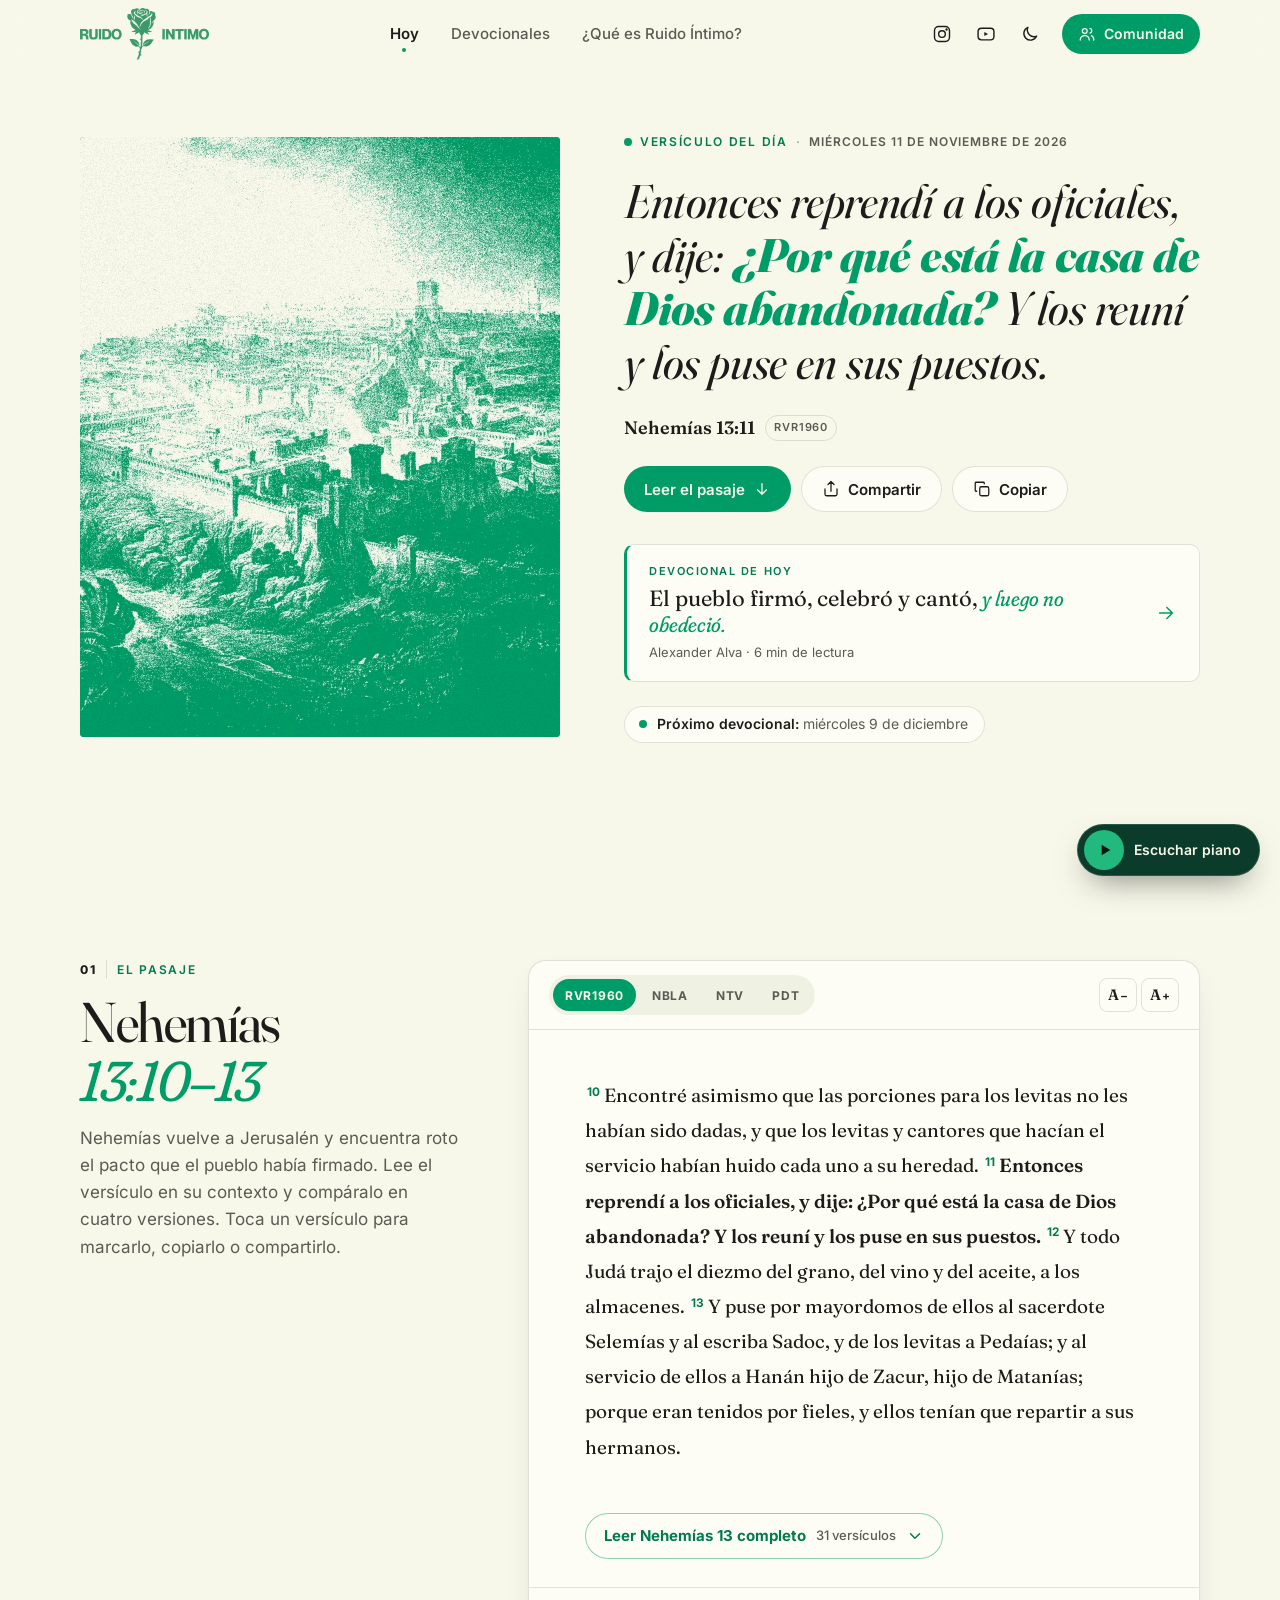
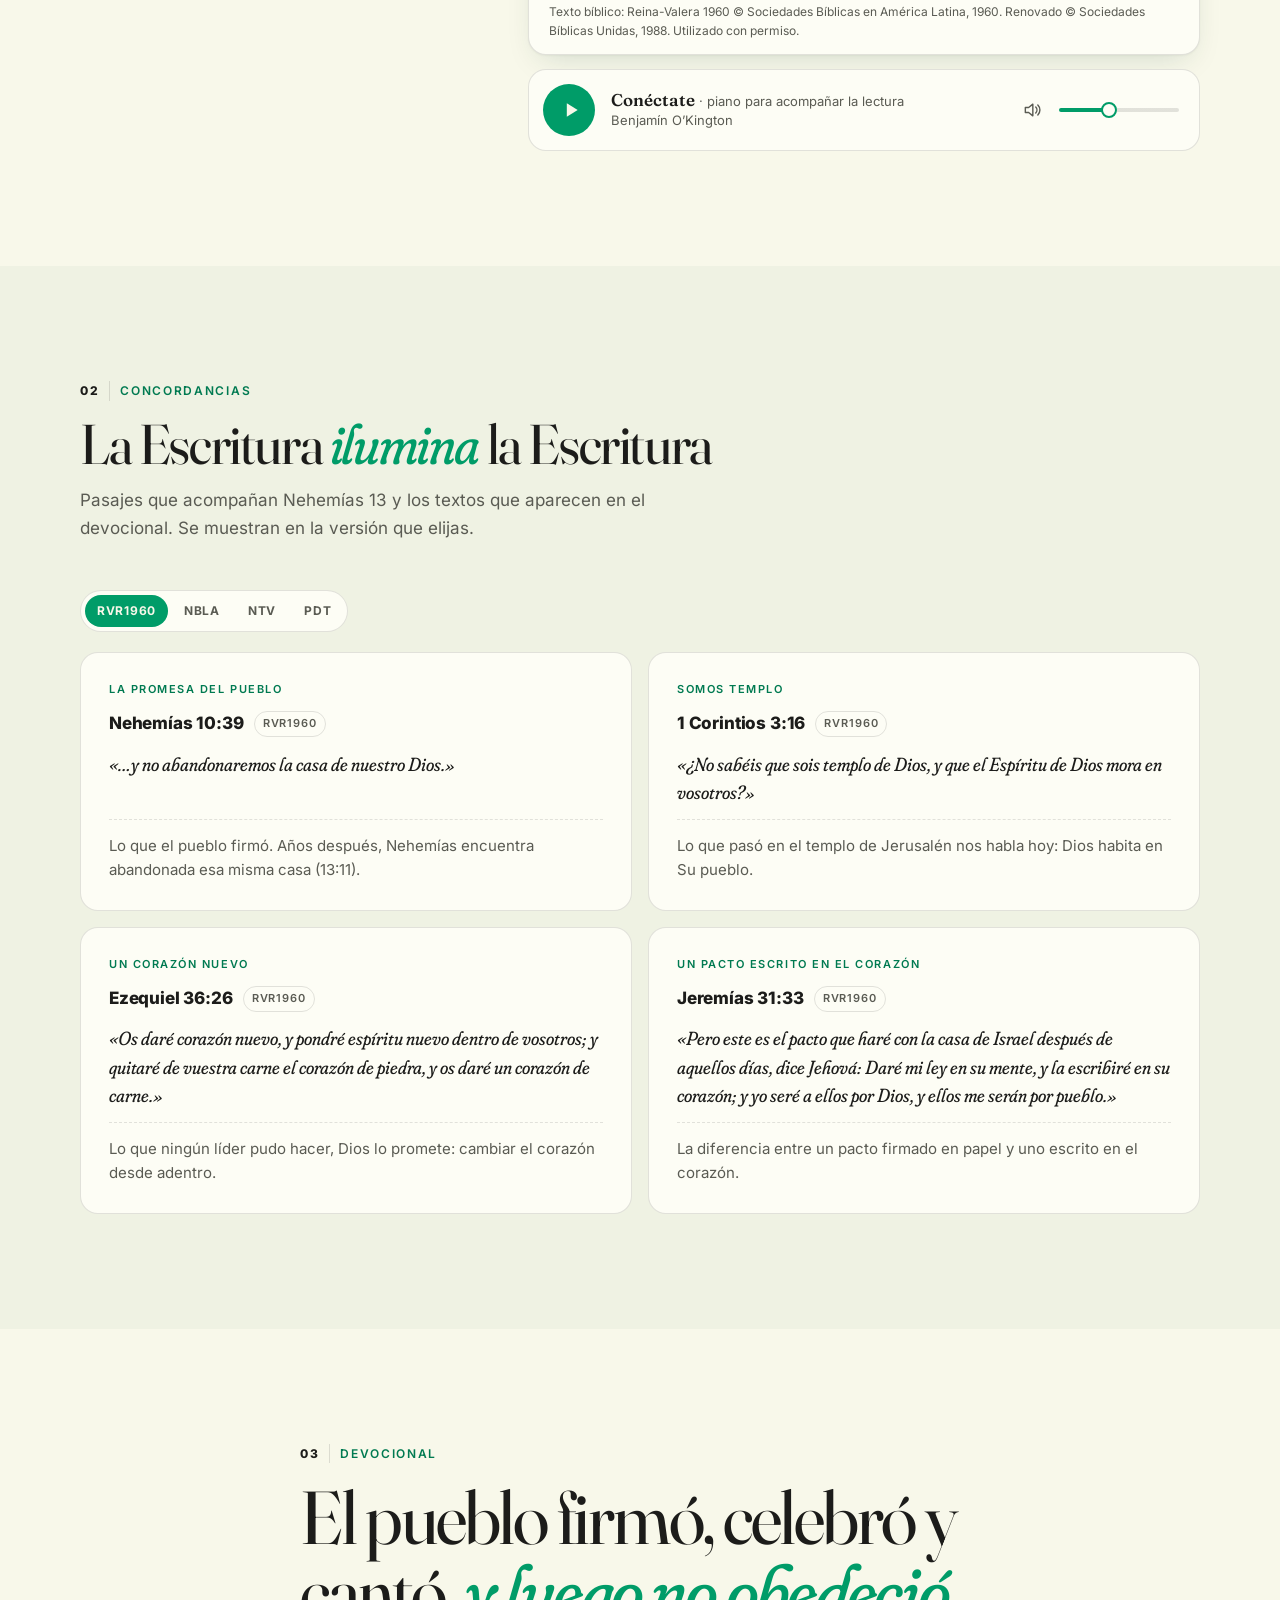
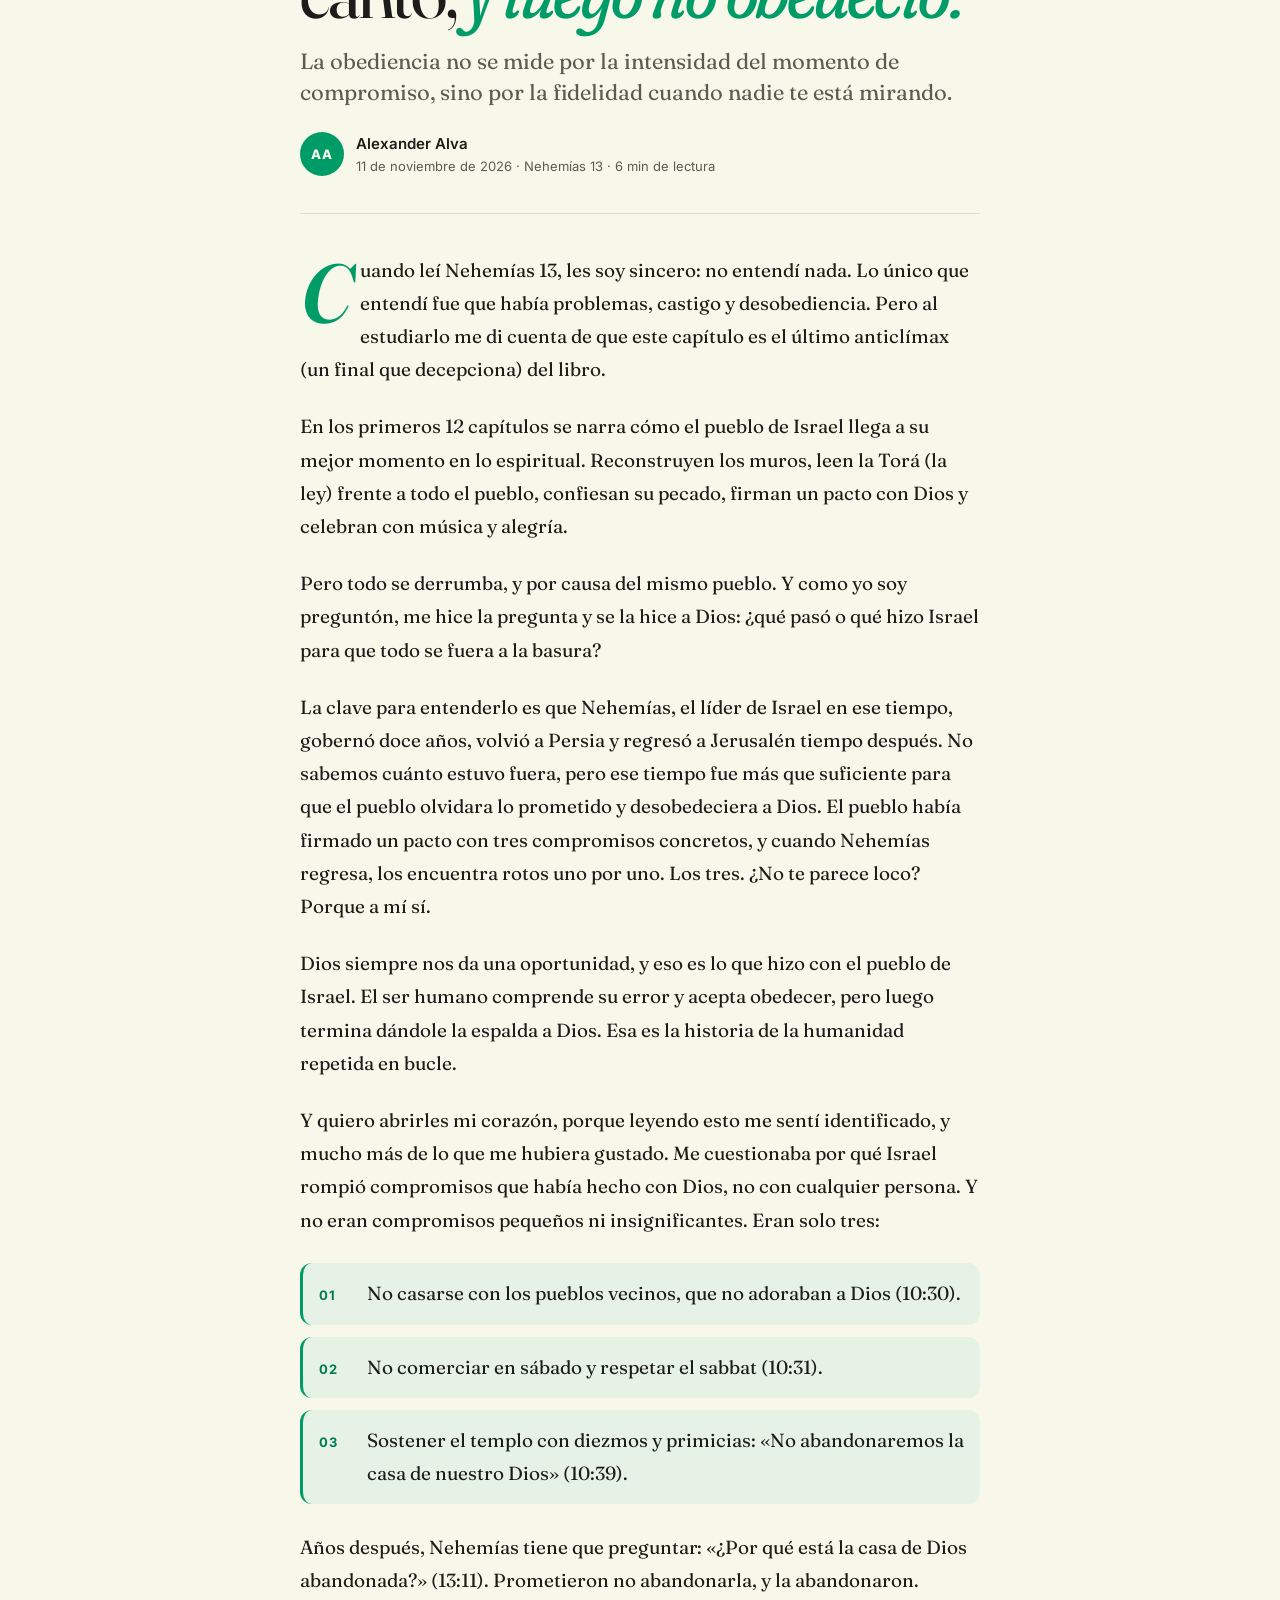
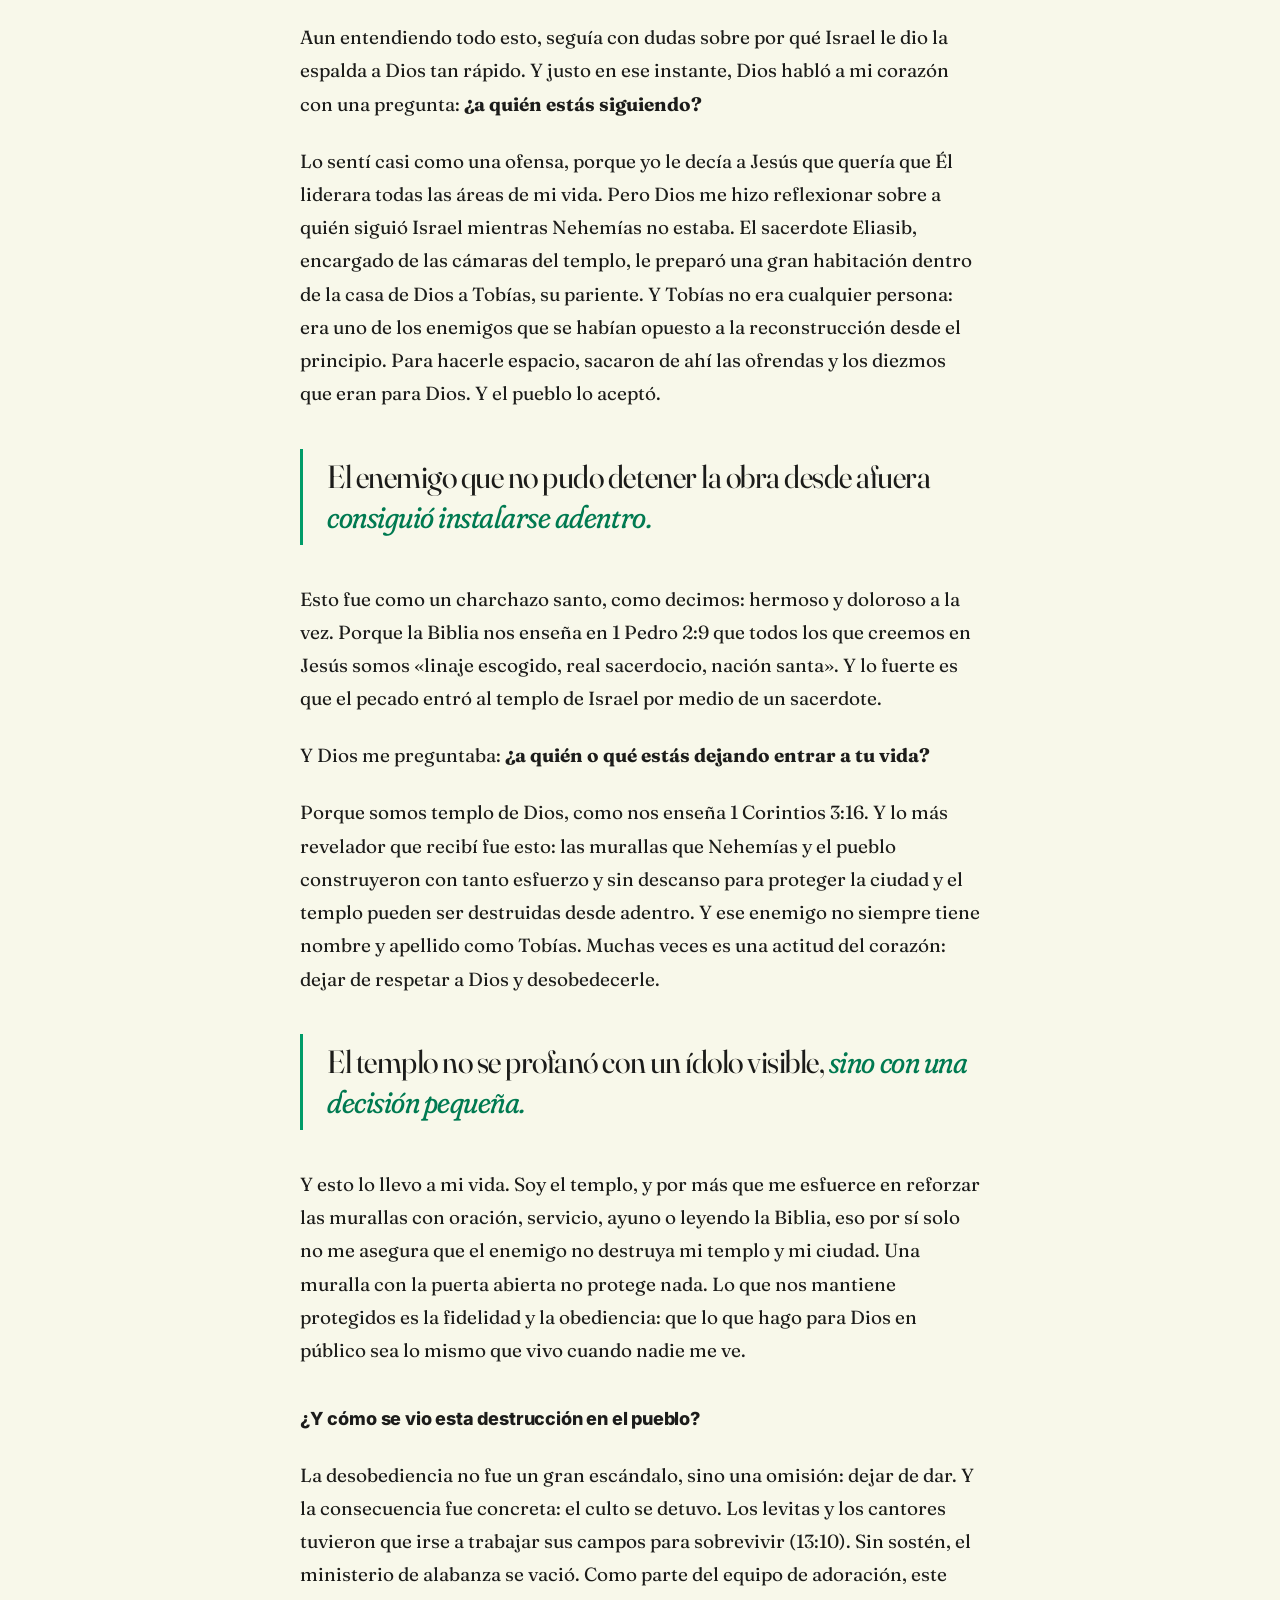
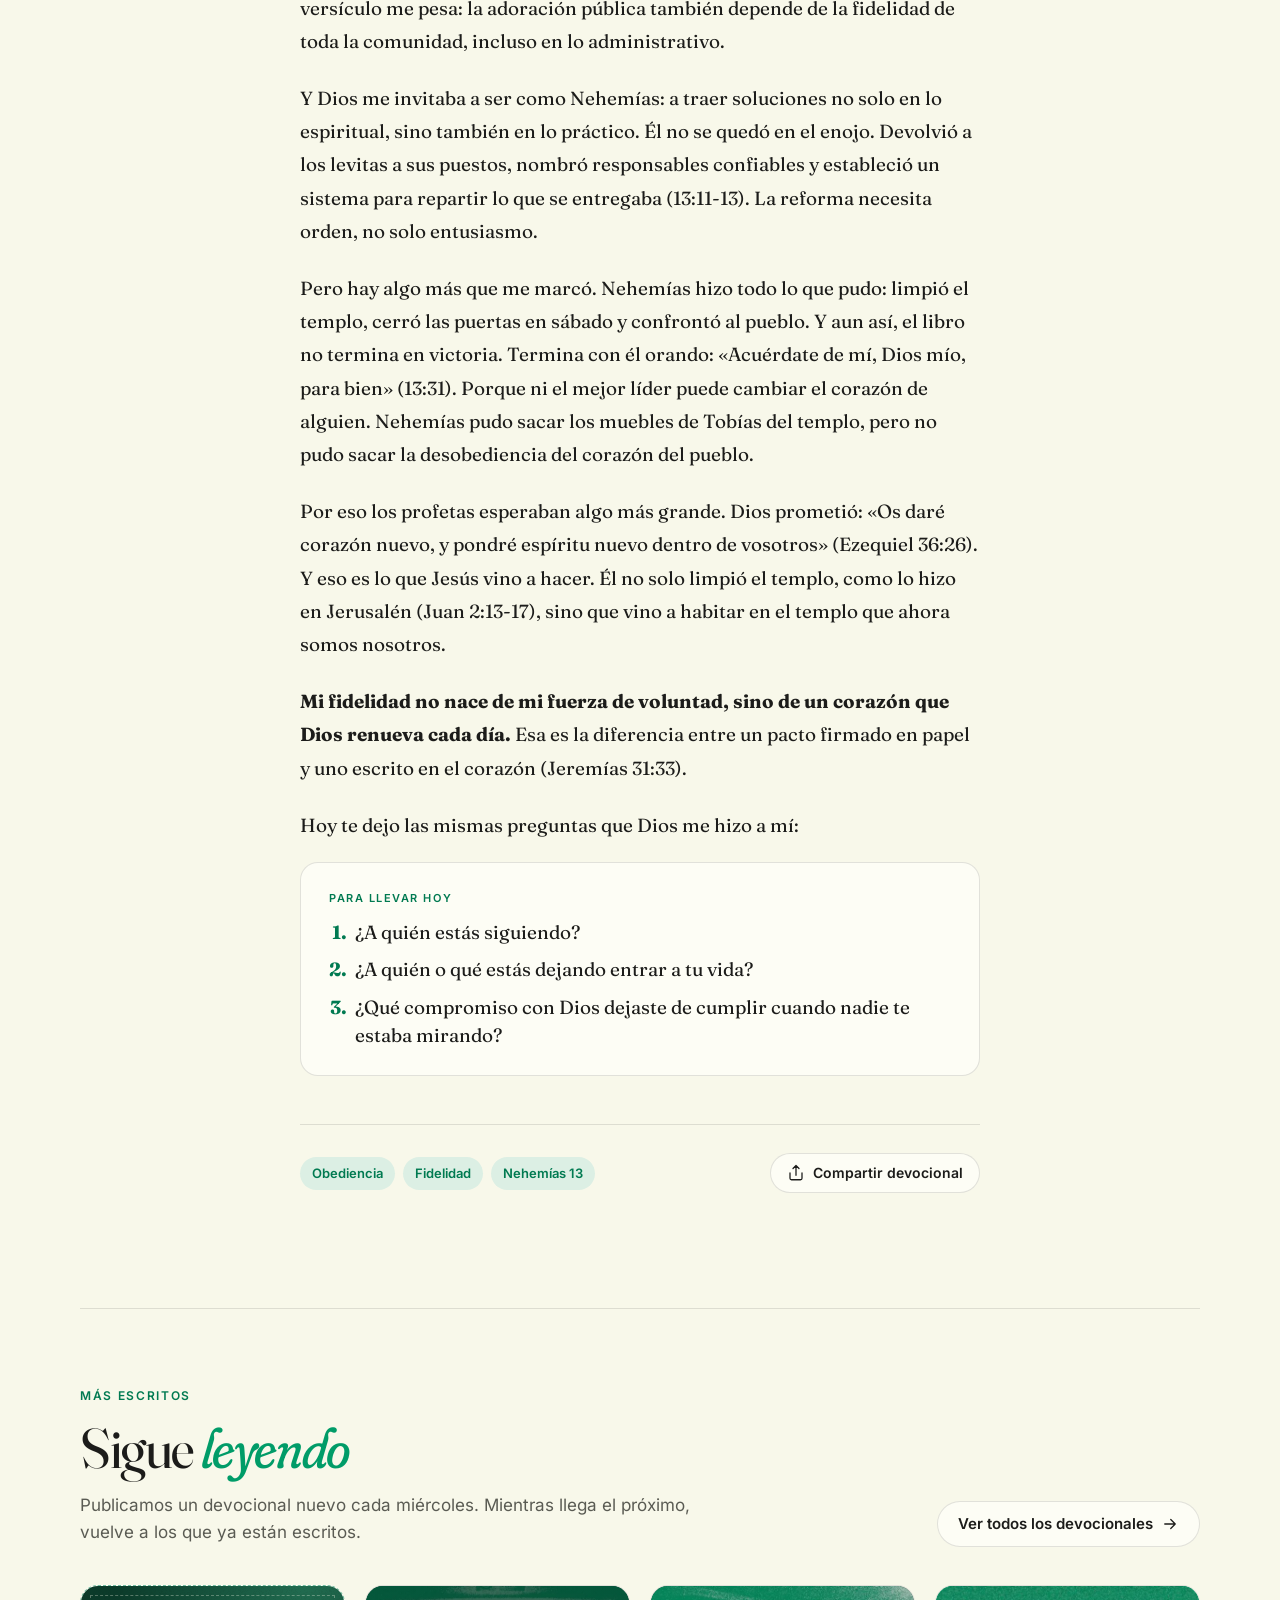
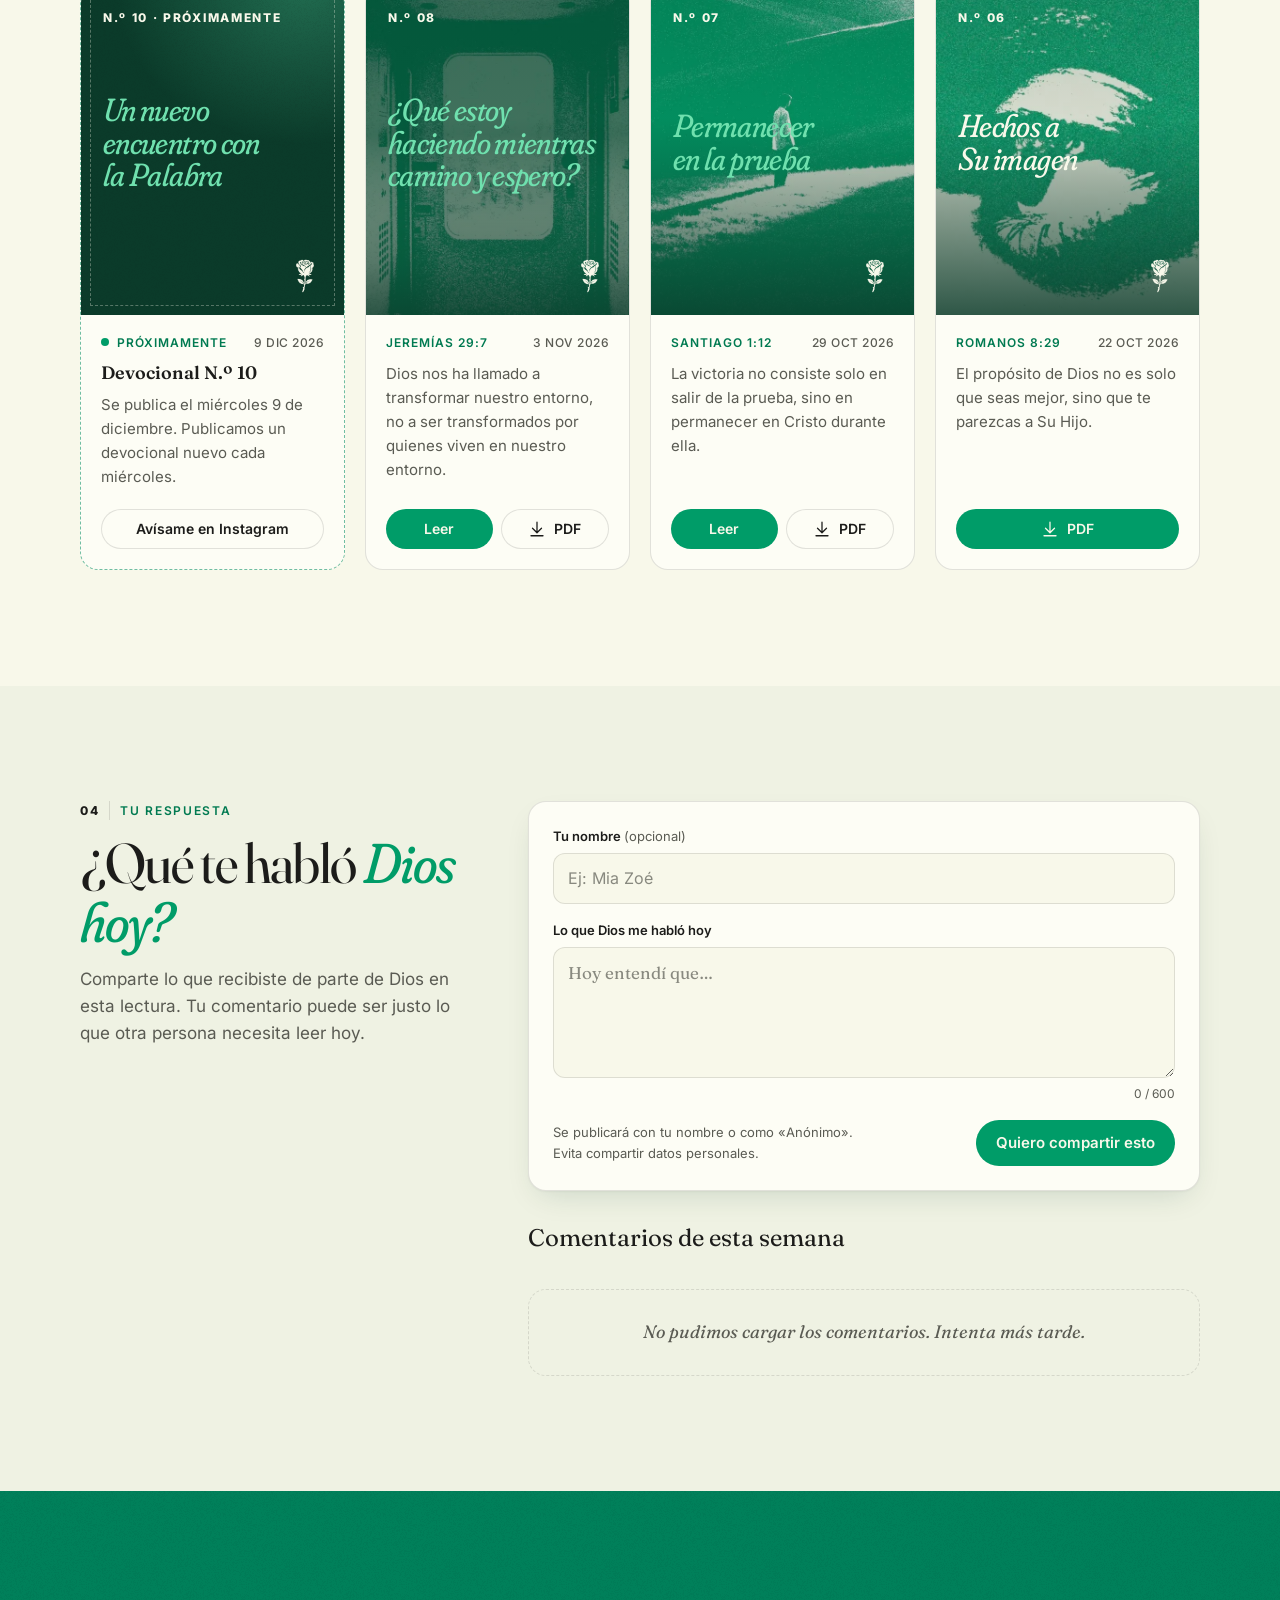
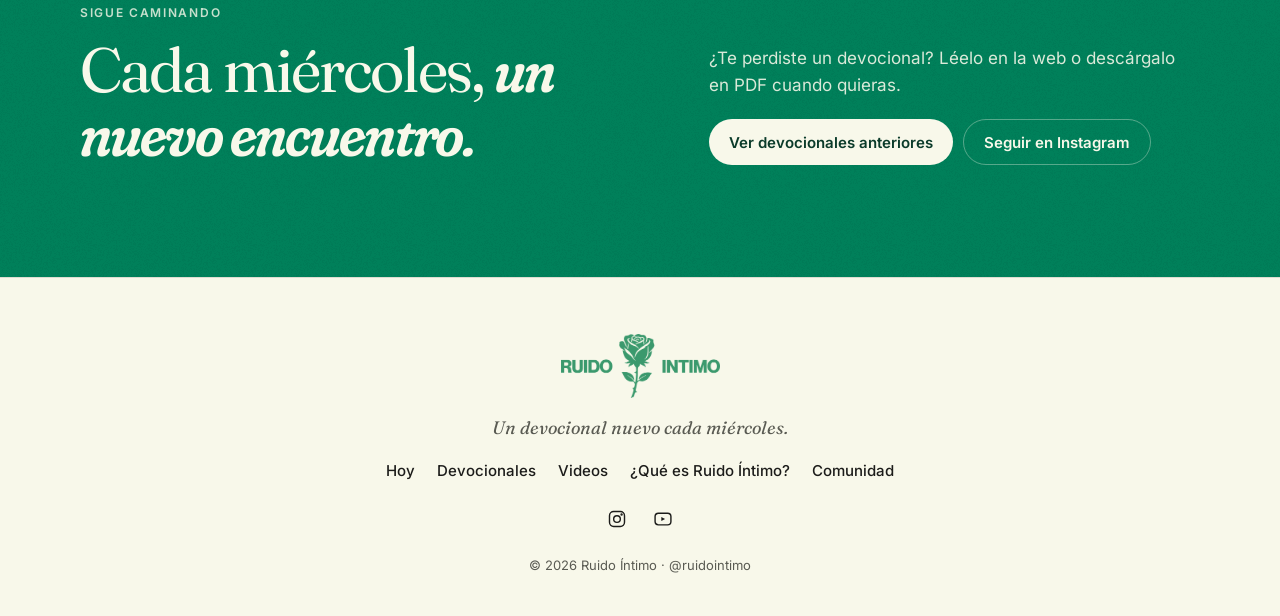
==== commit 47fac7a1: "Capítulo completo dentro de la misma caja de lectura, con un solo botón - El contexto aparece antes " ====
--- a/index.html
+++ b/index.html
@@ -219,54 +219,22 @@
               </div>
             </div>
 
+            <!-- Capítulo completo: se despliega aquí mismo, antes y después del pasaje (js/capitulo.js) -->
+            <div class="lector-capitulo" id="capitulo" data-libro="Nehemías" data-libro-id="16" data-cap="13" data-destacar="10-13" data-total="31">
+              <p class="cap-estado" id="capitulo-estado" role="status" aria-live="polite" hidden></p>
+              <button type="button" class="cap-btn" id="capitulo-btn" aria-expanded="false" aria-controls="lector">
+                <span class="cap-btn-texto">Leer Nehemías 13 completo</span>
+                <span class="cap-btn-meta">31 versículos</span>
+                <svg class="cap-btn-flecha" viewBox="0 0 24 24" aria-hidden="true"><path d="M6 9l6 6 6-6"/></svg>
+              </button>
+              <!-- Capítulo incluido en la página (se abre al instante y sin conexión). Las demás versiones se cargan en línea. -->
+              <script type="application/json" id="capitulo-local">{"PDT": [{"verse": 1, "text": "Aquel día se leyó el libro de Moisés a la gente y encontraron en él una ley que decía que ningún amonita o moabita debía participar en las reuniones de adoración a Dios."}, {"verse": 2, "text": "Esa ley se escribió porque esa gente no les había brindado a los israelitas pan ni agua y porque habían contratado a Balán para que hiciera una maldición en contra del pueblo de Israel. Pero nuestro Dios convirtió esa maldición en una bendición para nosotros."}, {"verse": 3, "text": "Cuando escucharon esa ley, separaron de inmediato de Israel a todos los que se habían mezclado con extranjeros."}, {"verse": 4, "text": "Pero antes de eso Eliasib, el sacerdote encargado de las bodegas del templo de nuestro Dios, le había dado a su pariente Tobías un cuarto grande que se usaba como bodega."}, {"verse": 5, "text": "Allí se guardaban las ofrendas de trigo, el incienso, los utensilios del templo y la décima parte del trigo, del vino y del aceite para los levitas, los cantores y los porteros. Allí también se guardaban los regalos para los sacerdotes."}, {"verse": 6, "text": "Cuando sucedió todo esto, yo no estaba en Jerusalén porque en el año treinta y dos del reinado de Artajerjes, rey de Babilonia, yo había regresado al servicio del rey. Después, le pedí permiso al rey para regresar a Jerusalén."}, {"verse": 7, "text": "Así que regresé a Jerusalén y allí descubrí el mal que Eliasib había hecho dándole un cuarto a Tobías en el templo de nuestro Dios."}, {"verse": 8, "text": "Me enojé mucho por eso y arrojé todas las cosas de Tobías a la calle."}, {"verse": 9, "text": "Luego ordené que esos cuartos fueran purificados y puse de nuevo allí los utensilios del templo de Dios, junto con las ofrendas de trigo y el incienso."}, {"verse": 10, "text": "También me enteré de que a los levitas no les estaban entregando las porciones que les correspondían y que por eso los levitas y los cantores habían regresado a trabajar en sus campos."}, {"verse": 11, "text": "Reprendí a los funcionarios y les dije: «¿Por qué han descuidado el templo de Dios?» Luego reuní a todos los levitas y les dije que regresaran a trabajar en el templo."}, {"verse": 12, "text": "Entonces todo el pueblo de Judá trajo la décima parte del trigo, del vino y del aceite a las bodegas del templo."}, {"verse": 13, "text": "Luego encargué de las bodegas al sacerdote Selemías, al escriba Sadoc y a un levita llamado Pedaías. Nombré como ayudante a Janán, hijo de Zacur y nieto de Matanías. Sabía que podía confiar en ellos debido a su honestidad. Tenían la responsabilidad de entregar a sus hermanos las porciones que les correspondían."}, {"verse": 14, "text": "Ten presente, Dios mío, todo lo que hice y no te olvides de las buenas obras que he hecho por el templo de mi Dios y por su servicio."}, {"verse": 15, "text": "En aquellos días vi en Judá gente que estaba haciendo vino en el día de descanso, y traían montones de trigo y lo cargaban sobre los burros. Vi gente el día de descanso cargando vino, uvas, higos y toda clase de cosas para llevarlo a Jerusalén. Así que les reprendí y les advertí que no debían comerciar en día de descanso."}, {"verse": 16, "text": "Algunos de la ciudad de Tiro que vivían en Judá traían pescado y toda clase de mercancías, y las vendían el día de descanso a la gente de Judá y Jerusalén."}, {"verse": 17, "text": "Discutí con los dirigentes de Judá y les dije: «¿Qué es lo que están haciendo? Están profanando el día de descanso convirtiéndolo en otro día normal."}, {"verse": 18, "text": "¿Acaso no saben que sus antepasados hicieron lo mismo y que por eso nuestro Dios trajo todo ese desastre sobre nosotros y sobre esta ciudad? Ahora ustedes están trayendo más desgracia a Israel profanando el día de descanso»."}, {"verse": 19, "text": "Entonces ordené que cada viernes en la tarde, antes de que oscureciera, los porteros cerraran y aseguraran las puertas de Jerusalén y que no se abrieran sino hasta después del día de descanso. Puse a algunos de mis hombres en las entradas para impedir que pasara carga alguna a la ciudad el día de descanso."}, {"verse": 20, "text": "Una o dos veces los comerciantes y vendedores de toda clase de artículos tuvieron que pasar la noche fuera de Jerusalén."}, {"verse": 21, "text": "Yo les advertí que si volvían a permanecer durante la noche frente a la muralla serían arrestados. De ahí en adelante no volvieron a vender su mercancía el día de descanso."}, {"verse": 22, "text": "Luego les dije a los levitas que debían purificarse e ir a vigilar las entradas para mantener el día de descanso como un día sagrado. Dios mío, recuérdame por esto, se bueno conmigo y muéstrame la grandeza de tu fiel amor."}, {"verse": 23, "text": "En esos días también me di cuenta que algunos judíos se habían casado con mujeres de Asdod, Amón y Moab."}, {"verse": 24, "text": "La mitad de los hijos de esos matrimonios no hablaban el idioma de Judá sino el idioma de Asdod, Amón o Moab."}, {"verse": 25, "text": "Por eso los reprendí, los maldije y hasta golpeé a algunos de sus hombres y les arranqué el cabello. Les hice prometer en el nombre de Dios que sus hijas no se casarían con los hijos de esa gente de otros pueblos y que las hijas de esa gente no se casarían con sus hijos."}, {"verse": 26, "text": "Les dije que se acordaran del rey Salomón. Entre todas las naciones nunca hubo un rey como él. Dios lo había elegido como soberano de Israel, pero mujeres extranjeras hicieron que él pecara."}, {"verse": 27, "text": "Les dije que no estaban siendo fieles a Dios por estar cometiendo nuevamente el mismo pecado."}, {"verse": 28, "text": "Uno de los hijos de Joyadá hijo de Eliasib, el sumo sacerdote, era yerno de Sambalat el horonita, así que lo obligué a salir del lugar y a huir."}, {"verse": 29, "text": "Dios mío, ten presente a esa gente y dales su castigo porque contaminaron el sacerdocio y no cumplieron el pacto que habían hecho con los sacerdotes y los levitas."}, {"verse": 30, "text": "Así que yo purifiqué a los sacerdotes y a los levitas de todas las cosas extrañas que les habían enseñado los extranjeros y le asigné sus funciones a cada uno."}, {"verse": 31, "text": "También me aseguré de que el pueblo trajera sus ofrendas de madera y los primeros frutos en los días que les correspondía. Dios mío, tenme presente por haber hecho todo eso y bendíceme."}]}</script>
+            </div>
+
             <p class="lector-credito" id="lector-credito">
               Texto bíblico: Reina-Valera 1960 © Sociedades Bíblicas en América Latina, 1960. Renovado © Sociedades Bíblicas Unidas, 1988. Utilizado con permiso.
             </p>
           </article>
-
-          <!-- Leer el capítulo completo dentro del sitio (se despliega aquí mismo).
-               El texto se carga en vivo según la versión elegida: ver js/capitulo.js -->
-          <button type="button" class="capitulo revelar" id="capitulo-btn"
-                  aria-expanded="false" aria-controls="capitulo-panel"
-                  data-libro="Nehemías" data-libro-id="16" data-cap="13" data-destacar="10-13">
-            <span class="capitulo-icono" aria-hidden="true">
-              <svg viewBox="0 0 24 24"><path d="M12 6c-2-1.5-5-2-8-1.5v14c3-.5 6 0 8 1.5 2-1.5 5-2 8-1.5v-14c-3-.5-6 0-8 1.5zM12 6v14"/></svg>
-            </span>
-            <span class="capitulo-texto">
-              <strong class="capitulo-accion">Leer Nehemías 13 completo</strong>
-              <span>31 versículos · versión <b data-version-nombre>RVR1960</b></span>
-            </span>
-            <svg class="capitulo-flecha" viewBox="0 0 24 24" aria-hidden="true"><path d="M6 9l6 6 6-6"/></svg>
-          </button>
-
-          <section class="capitulo-panel" id="capitulo-panel" aria-labelledby="capitulo-titulo" hidden>
-            <header class="capitulo-cab">
-              <div>
-                <p class="eyebrow">Capítulo completo</p>
-                <h3 id="capitulo-titulo">Nehemías 13 <span class="chip" id="capitulo-chip">RVR1960</span></h3>
-              </div>
-              <button type="button" class="icono-btn" id="capitulo-cerrar" aria-label="Comprimir el capítulo">
-                <svg viewBox="0 0 24 24" aria-hidden="true"><path d="M18 15l-6-6-6 6"/></svg>
-              </button>
-            </header>
-            <p class="capitulo-aviso" id="capitulo-aviso" hidden></p>
-            <div class="capitulo-lectura" id="capitulo-lectura" aria-live="polite" aria-busy="false"></div>
-
-            <!-- Capítulo completo incluido en la página (PDT): se abre al instante y sin conexión.
-                 Las demás versiones se cargan en línea. -->
-            <script type="application/json" id="capitulo-local">{"PDT": [{"verse": 1, "text": "Aquel día se leyó el libro de Moisés a la gente y encontraron en él una ley que decía que ningún amonita o moabita debía participar en las reuniones de adoración a Dios."}, {"verse": 2, "text": "Esa ley se escribió porque esa gente no les había brindado a los israelitas pan ni agua y porque habían contratado a Balán para que hiciera una maldición en contra del pueblo de Israel. Pero nuestro Dios convirtió esa maldición en una bendición para nosotros."}, {"verse": 3, "text": "Cuando escucharon esa ley, separaron de inmediato de Israel a todos los que se habían mezclado con extranjeros."}, {"verse": 4, "text": "Pero antes de eso Eliasib, el sacerdote encargado de las bodegas del templo de nuestro Dios, le había dado a su pariente Tobías un cuarto grande que se usaba como bodega."}, {"verse": 5, "text": "Allí se guardaban las ofrendas de trigo, el incienso, los utensilios del templo y la décima parte del trigo, del vino y del aceite para los levitas, los cantores y los porteros. Allí también se guardaban los regalos para los sacerdotes."}, {"verse": 6, "text": "Cuando sucedió todo esto, yo no estaba en Jerusalén porque en el año treinta y dos del reinado de Artajerjes, rey de Babilonia, yo había regresado al servicio del rey. Después, le pedí permiso al rey para regresar a Jerusalén."}, {"verse": 7, "text": "Así que regresé a Jerusalén y allí descubrí el mal que Eliasib había hecho dándole un cuarto a Tobías en el templo de nuestro Dios."}, {"verse": 8, "text": "Me enojé mucho por eso y arrojé todas las cosas de Tobías a la calle."}, {"verse": 9, "text": "Luego ordené que esos cuartos fueran purificados y puse de nuevo allí los utensilios del templo de Dios, junto con las ofrendas de trigo y el incienso."}, {"verse": 10, "text": "También me enteré de que a los levitas no les estaban entregando las porciones que les correspondían y que por eso los levitas y los cantores habían regresado a trabajar en sus campos."}, {"verse": 11, "text": "Reprendí a los funcionarios y les dije: «¿Por qué han descuidado el templo de Dios?» Luego reuní a todos los levitas y les dije que regresaran a trabajar en el templo."}, {"verse": 12, "text": "Entonces todo el pueblo de Judá trajo la décima parte del trigo, del vino y del aceite a las bodegas del templo."}, {"verse": 13, "text": "Luego encargué de las bodegas al sacerdote Selemías, al escriba Sadoc y a un levita llamado Pedaías. Nombré como ayudante a Janán, hijo de Zacur y nieto de Matanías. Sabía que podía confiar en ellos debido a su honestidad. Tenían la responsabilidad de entregar a sus hermanos las porciones que les correspondían."}, {"verse": 14, "text": "Ten presente, Dios mío, todo lo que hice y no te olvides de las buenas obras que he hecho por el templo de mi Dios y por su servicio."}, {"verse": 15, "text": "En aquellos días vi en Judá gente que estaba haciendo vino en el día de descanso, y traían montones de trigo y lo cargaban sobre los burros. Vi gente el día de descanso cargando vino, uvas, higos y toda clase de cosas para llevarlo a Jerusalén. Así que les reprendí y les advertí que no debían comerciar en día de descanso."}, {"verse": 16, "text": "Algunos de la ciudad de Tiro que vivían en Judá traían pescado y toda clase de mercancías, y las vendían el día de descanso a la gente de Judá y Jerusalén."}, {"verse": 17, "text": "Discutí con los dirigentes de Judá y les dije: «¿Qué es lo que están haciendo? Están profanando el día de descanso convirtiéndolo en otro día normal."}, {"verse": 18, "text": "¿Acaso no saben que sus antepasados hicieron lo mismo y que por eso nuestro Dios trajo todo ese desastre sobre nosotros y sobre esta ciudad? Ahora ustedes están trayendo más desgracia a Israel profanando el día de descanso»."}, {"verse": 19, "text": "Entonces ordené que cada viernes en la tarde, antes de que oscureciera, los porteros cerraran y aseguraran las puertas de Jerusalén y que no se abrieran sino hasta después del día de descanso. Puse a algunos de mis hombres en las entradas para impedir que pasara carga alguna a la ciudad el día de descanso."}, {"verse": 20, "text": "Una o dos veces los comerciantes y vendedores de toda clase de artículos tuvieron que pasar la noche fuera de Jerusalén."}, {"verse": 21, "text": "Yo les advertí que si volvían a permanecer durante la noche frente a la muralla serían arrestados. De ahí en adelante no volvieron a vender su mercancía el día de descanso."}, {"verse": 22, "text": "Luego les dije a los levitas que debían purificarse e ir a vigilar las entradas para mantener el día de descanso como un día sagrado. Dios mío, recuérdame por esto, se bueno conmigo y muéstrame la grandeza de tu fiel amor."}, {"verse": 23, "text": "En esos días también me di cuenta que algunos judíos se habían casado con mujeres de Asdod, Amón y Moab."}, {"verse": 24, "text": "La mitad de los hijos de esos matrimonios no hablaban el idioma de Judá sino el idioma de Asdod, Amón o Moab."}, {"verse": 25, "text": "Por eso los reprendí, los maldije y hasta golpeé a algunos de sus hombres y les arranqué el cabello. Les hice prometer en el nombre de Dios que sus hijas no se casarían con los hijos de esa gente de otros pueblos y que las hijas de esa gente no se casarían con sus hijos."}, {"verse": 26, "text": "Les dije que se acordaran del rey Salomón. Entre todas las naciones nunca hubo un rey como él. Dios lo había elegido como soberano de Israel, pero mujeres extranjeras hicieron que él pecara."}, {"verse": 27, "text": "Les dije que no estaban siendo fieles a Dios por estar cometiendo nuevamente el mismo pecado."}, {"verse": 28, "text": "Uno de los hijos de Joyadá hijo de Eliasib, el sumo sacerdote, era yerno de Sambalat el horonita, así que lo obligué a salir del lugar y a huir."}, {"verse": 29, "text": "Dios mío, ten presente a esa gente y dales su castigo porque contaminaron el sacerdocio y no cumplieron el pacto que habían hecho con los sacerdotes y los levitas."}, {"verse": 30, "text": "Así que yo purifiqué a los sacerdotes y a los levitas de todas las cosas extrañas que les habían enseñado los extranjeros y le asigné sus funciones a cada uno."}, {"verse": 31, "text": "También me aseguré de que el pueblo trajera sus ofrendas de madera y los primeros frutos en los días que les correspondía. Dios mío, tenme presente por haber hecho todo eso y bendíceme."}]}</script>
-            <footer class="capitulo-pie">
-              <p class="capitulo-credito" id="capitulo-credito"></p>
-              <a class="capitulo-externo" id="capitulo-externo" href="https://www.biblegateway.com/" target="_blank" rel="noopener">
-                Abrir en BibleGateway
-                <svg viewBox="0 0 24 24" aria-hidden="true"><path d="M7 17L17 7M9 7h8v8"/></svg>
-              </a>
-              <button type="button" class="btn btn-borde btn-sm" id="capitulo-volver">
-                <svg viewBox="0 0 24 24" aria-hidden="true"><path d="M18 15l-6-6-6 6"/></svg>
-                Comprimir capítulo
-              </button>
-            </footer>
-          </section>
 
           <!-- Reproductor: piano de fondo para acompañar la lectura -->
           <div class="piano revelar" id="piano" data-src="audio/conectate-benjamin-okington-2.mp3" data-titulo="Conéctate" data-artista="Benjamín O’Kington">
--- a/css/estilos.css
+++ b/css/estilos.css
@@ -2001,3 +2001,81 @@
 }
 .capitulo-externo svg { width: 16px; height: 16px; fill: none; stroke: currentColor; stroke-width: 2; }
 .capitulo-externo:hover { text-decoration-thickness: 2px; }
+
+
+/* ------------------------------------------------------------
+   18. CAPÍTULO COMPLETO DENTRO DE LA CAJA DE LECTURA
+   Un solo botón. El contexto aparece antes y después del pasaje,
+   y el pasaje del devocional queda marcado.
+------------------------------------------------------------ */
+.lector { overflow: hidden; overflow: clip; }   /* clip permite que el botón quede fijo al bajar */
+
+.lector-texto .cap-contexto { color: color-mix(in srgb, var(--tinta) 82%, transparent); animation: aparecer .45s ease both; }
+.lector-texto .cap-contexto + p,
+.lector-texto p + .cap-contexto { margin-top: 1.1em; }
+
+/* El pasaje del devocional, marcado cuando se lee el capítulo entero */
+.lector.expandido .lector-texto > p:not(.cap-contexto) {
+  position: relative;
+  margin-inline: calc(-1 * clamp(12px, 2.4vw, 24px));
+  padding: 1.6em clamp(12px, 2.4vw, 24px) .9em;
+  border-radius: 12px;
+  background: color-mix(in srgb, var(--verde-luz) 70%, transparent);
+  box-shadow: inset 3px 0 0 var(--verde);
+}
+.lector.expandido .lector-texto > p:not(.cap-contexto)::before {
+  content: 'Pasaje del devocional';
+  position: absolute; top: .55em; left: clamp(12px, 2.4vw, 24px);
+  font-family: var(--sans); font-size: .6875rem; font-weight: 700;
+  letter-spacing: .12em; text-transform: uppercase; color: var(--verde-texto);
+}
+
+/* Zona del botón */
+.lector-capitulo {
+  display: grid; gap: 10px; justify-items: start;
+  padding: 0 clamp(20px, 5vw, 56px) clamp(20px, 3vw, 28px);
+}
+.lector.expandido .lector-capitulo {
+  position: sticky; bottom: calc(16px + env(safe-area-inset-bottom)); z-index: 4;
+  padding-top: 18px;
+  background: linear-gradient(to bottom, transparent, var(--papel) 40%);
+}
+.cap-btn {
+  display: inline-flex; align-items: center; gap: 10px; flex-wrap: nowrap;
+  max-width: 100%; min-height: 46px; white-space: nowrap;
+  padding: 10px 18px;
+  border: 1px solid color-mix(in srgb, var(--verde) 45%, transparent);
+  border-radius: 999px;
+  background: var(--papel); color: var(--verde-texto);
+  font-family: var(--sans); font-size: .9375rem; font-weight: 700; line-height: 1.2; text-align: left;
+  cursor: pointer;
+  transition: background-color .2s ease, border-color .2s ease, color .2s ease;
+}
+.cap-btn:hover, .cap-btn:focus-visible { background: var(--verde-luz); border-color: var(--verde); }
+.cap-btn-meta { font-weight: 500; font-size: .8125rem; color: var(--tinta-suave); }
+.cap-btn-flecha { width: 18px; height: 18px; flex: none; fill: none; stroke: currentColor; stroke-width: 2; transition: transform .25s ease; }
+.cap-btn[aria-expanded="true"] { background: var(--verde); border-color: var(--verde); color: #F8F8EA; box-shadow: 0 10px 24px -14px rgba(0,0,0,.45); }
+.cap-btn[aria-expanded="true"] .cap-btn-flecha { transform: rotate(180deg); }
+.cap-btn.cargando { opacity: .75; cursor: progress; }
+.cap-btn:disabled { cursor: progress; }
+
+.cap-estado { font-family: var(--sans); font-size: .8125rem; line-height: 1.5; color: var(--tinta-suave); max-width: 60ch; }
+.cap-enlace {
+  font: inherit; font-weight: 700; color: var(--verde-texto); background: none; border: 0; padding: 0;
+  text-decoration: underline; text-underline-offset: 3px; cursor: pointer;
+}
+
+@media (max-width: 1024px) {
+  /* El botón fijo deja libre la barra inferior y el botón del piano */
+  .lector.expandido .lector-capitulo { bottom: calc(76px + env(safe-area-inset-bottom)); padding-right: 84px; }
+}
+@media (max-width: 480px) {
+  .cap-btn-meta { display: none; }   /* en celular, solo la acción */
+}
+@media (max-width: 420px) {
+  .cap-btn { font-size: .875rem; padding: 10px 16px; gap: 8px; }
+  .lector.expandido .lector-texto > p:not(.cap-contexto) { margin-inline: -8px; padding-inline: 8px; }
+  .lector.expandido .lector-texto > p:not(.cap-contexto)::before { left: 8px; }
+}
+/* Mientras se marcan versículos, el botón vuelve a su lugar para no tapar la barra */
+body:has(.seleccion:not([hidden])) .lector.expandido .lector-capitulo { position: static; background: none; }
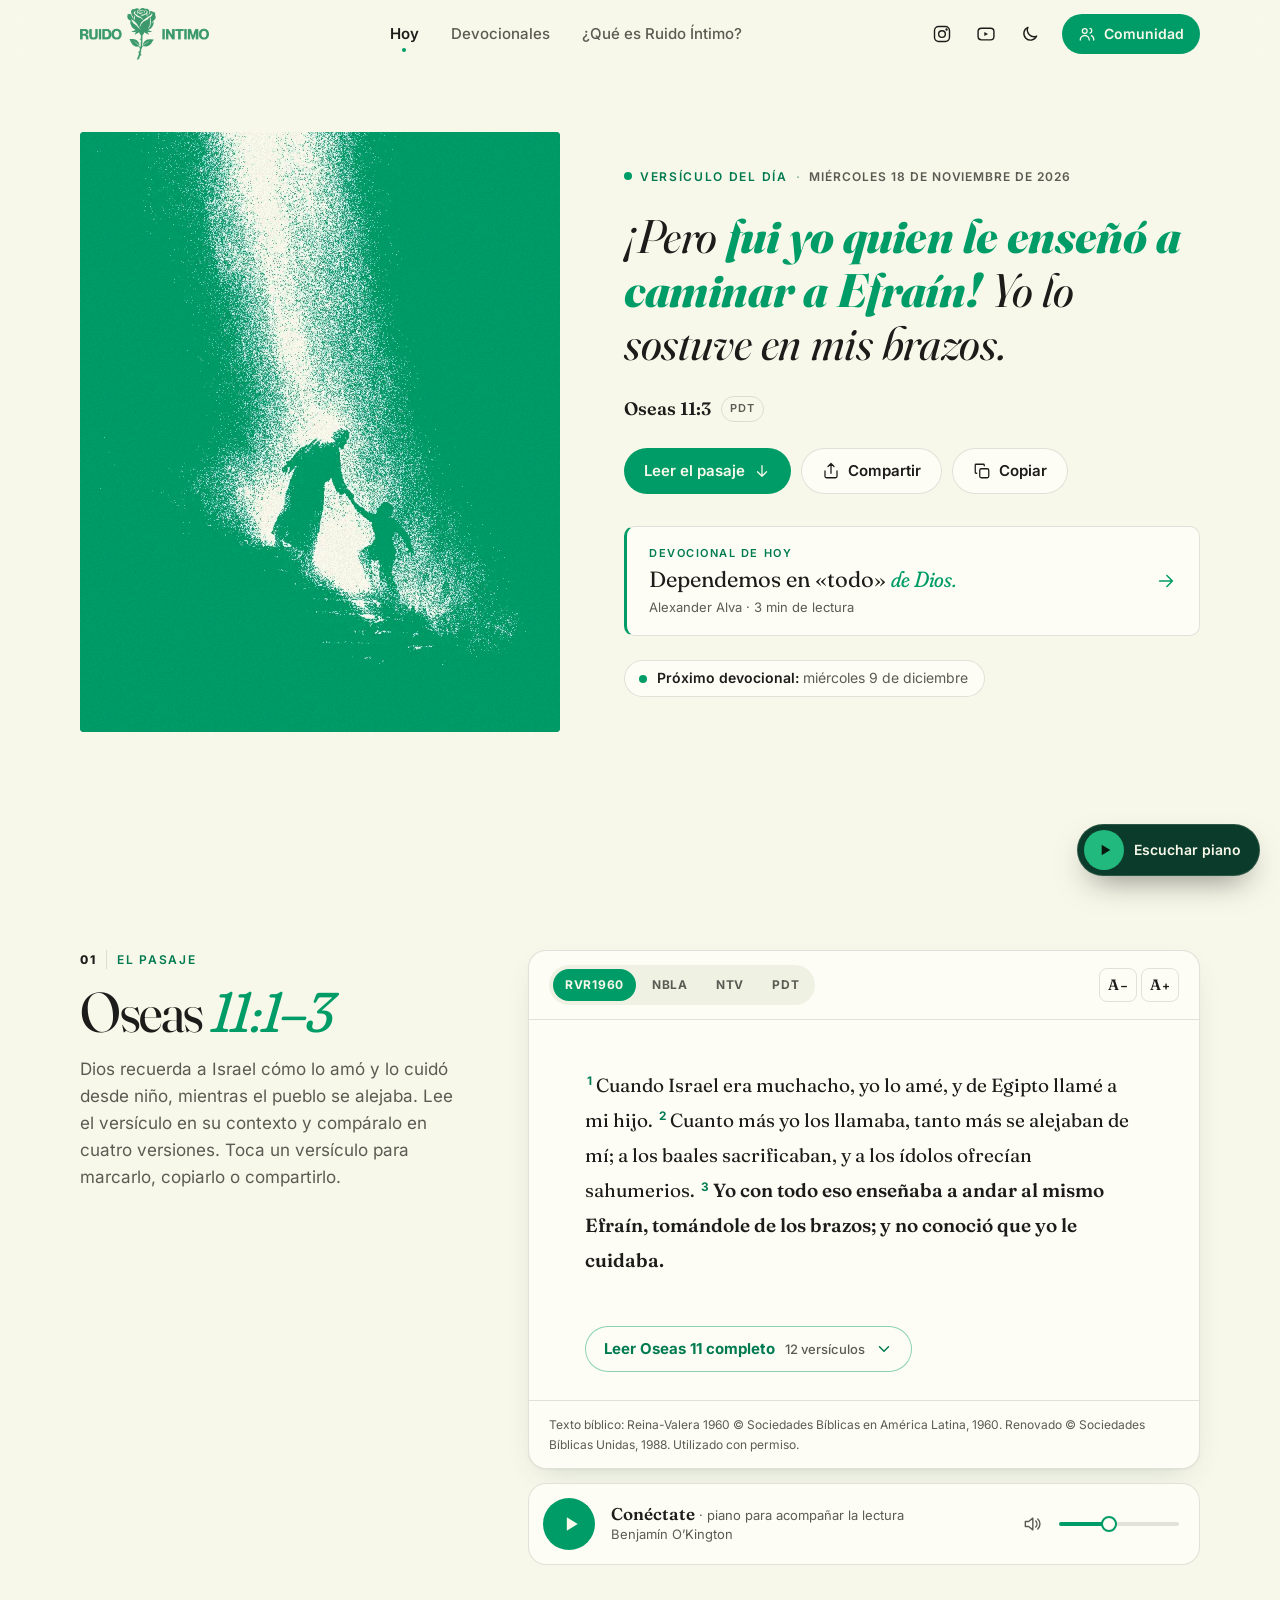
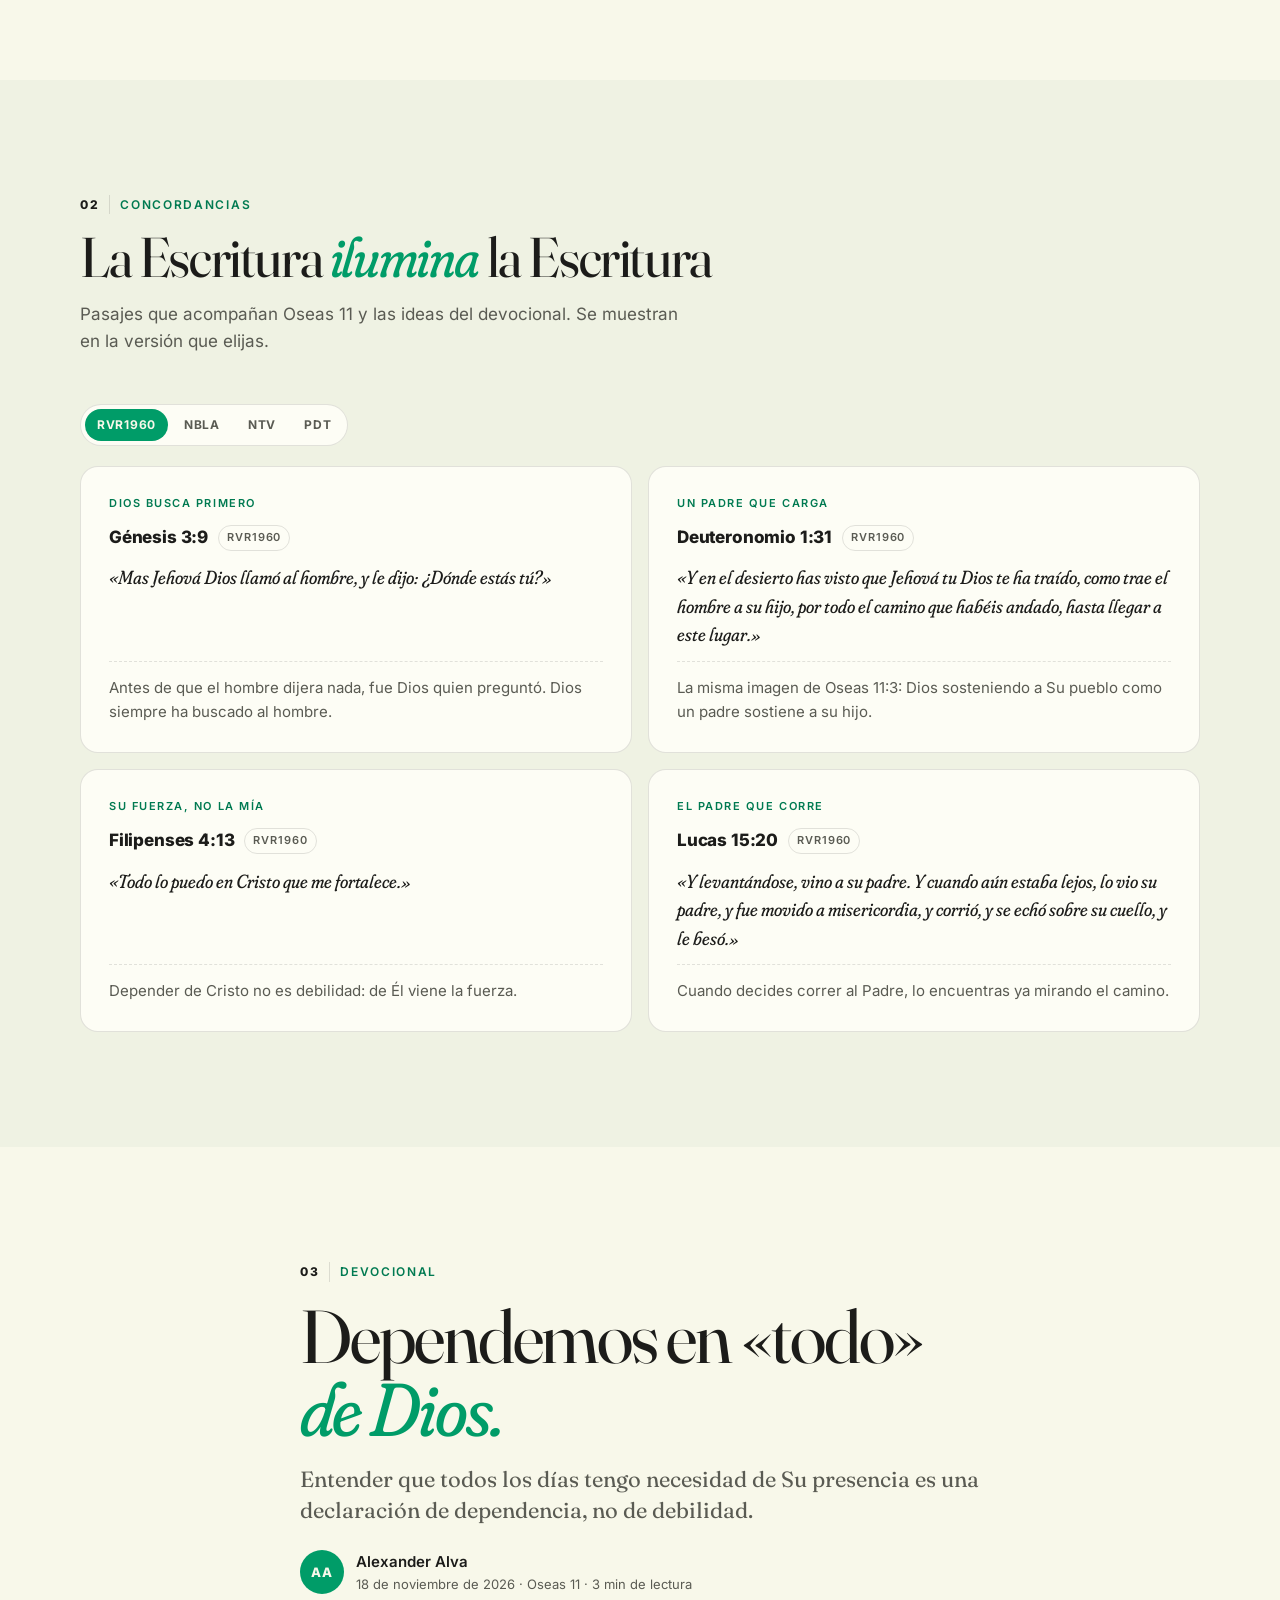
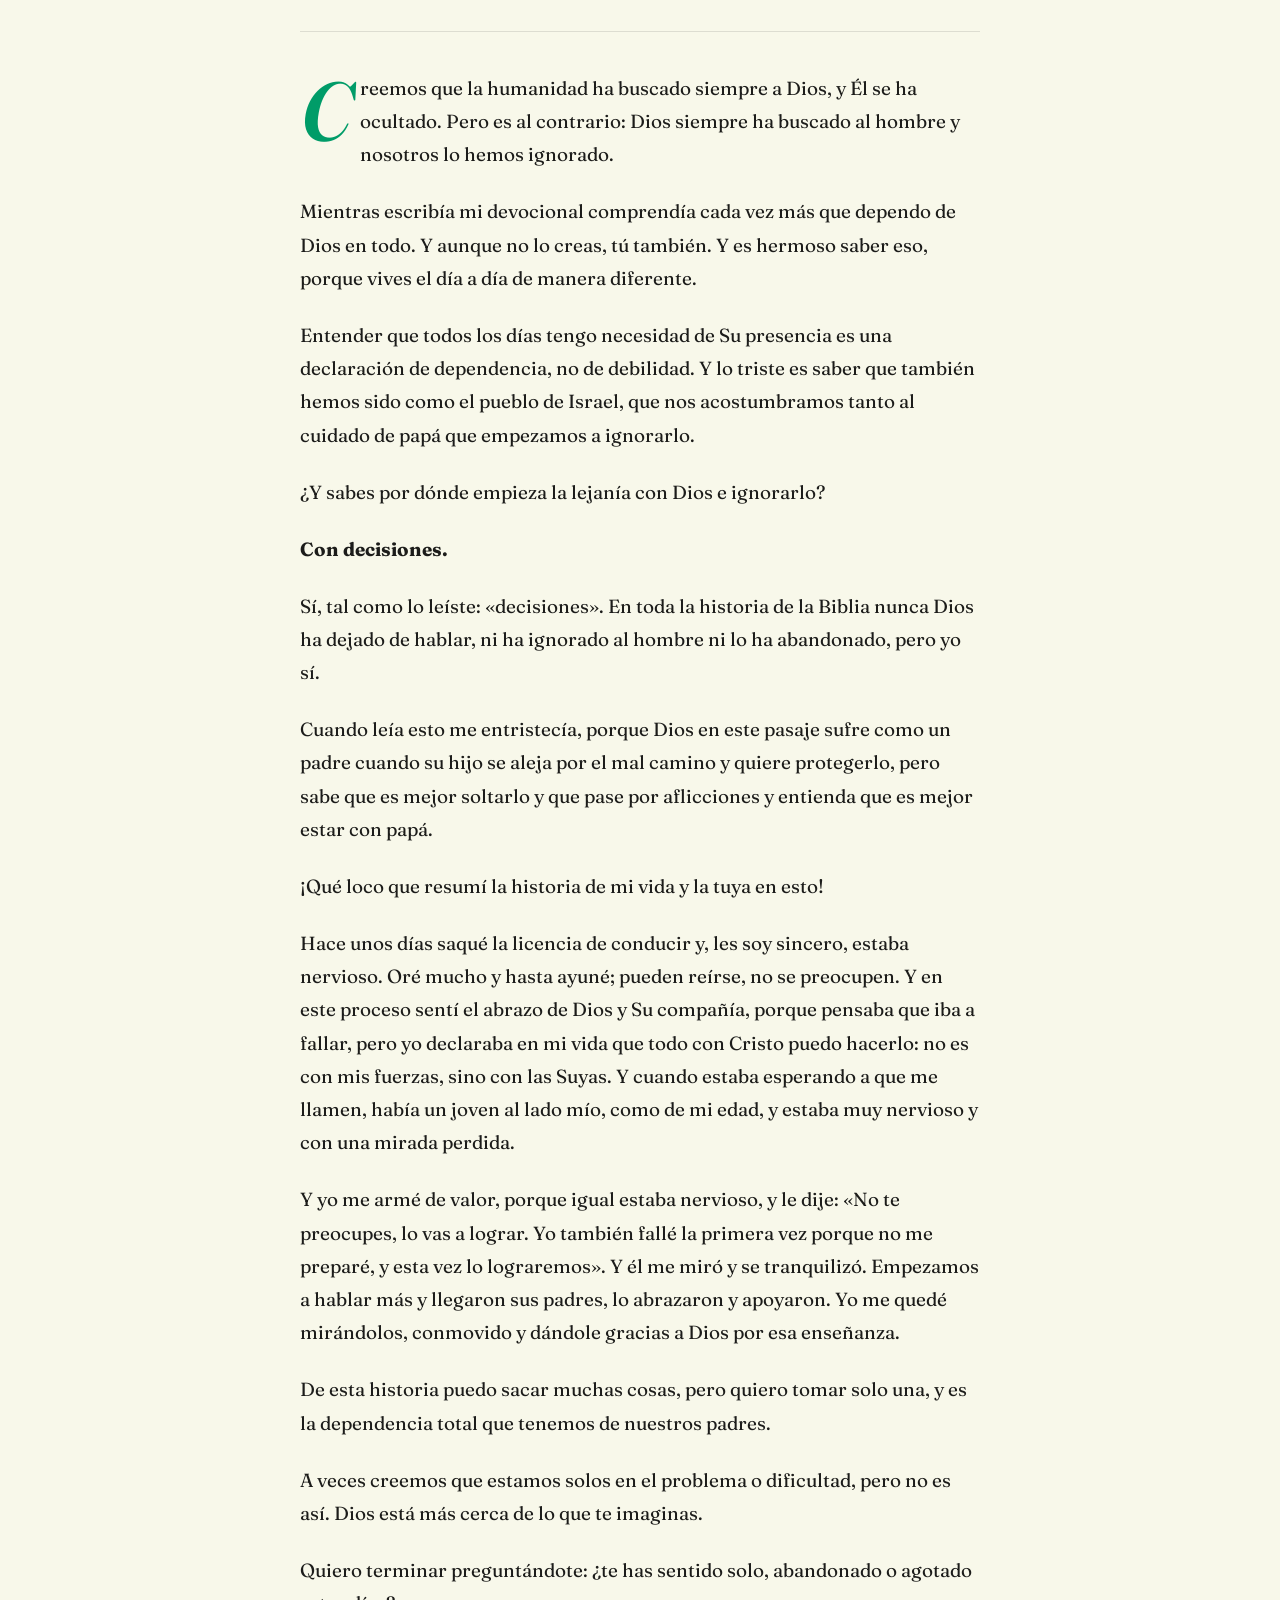
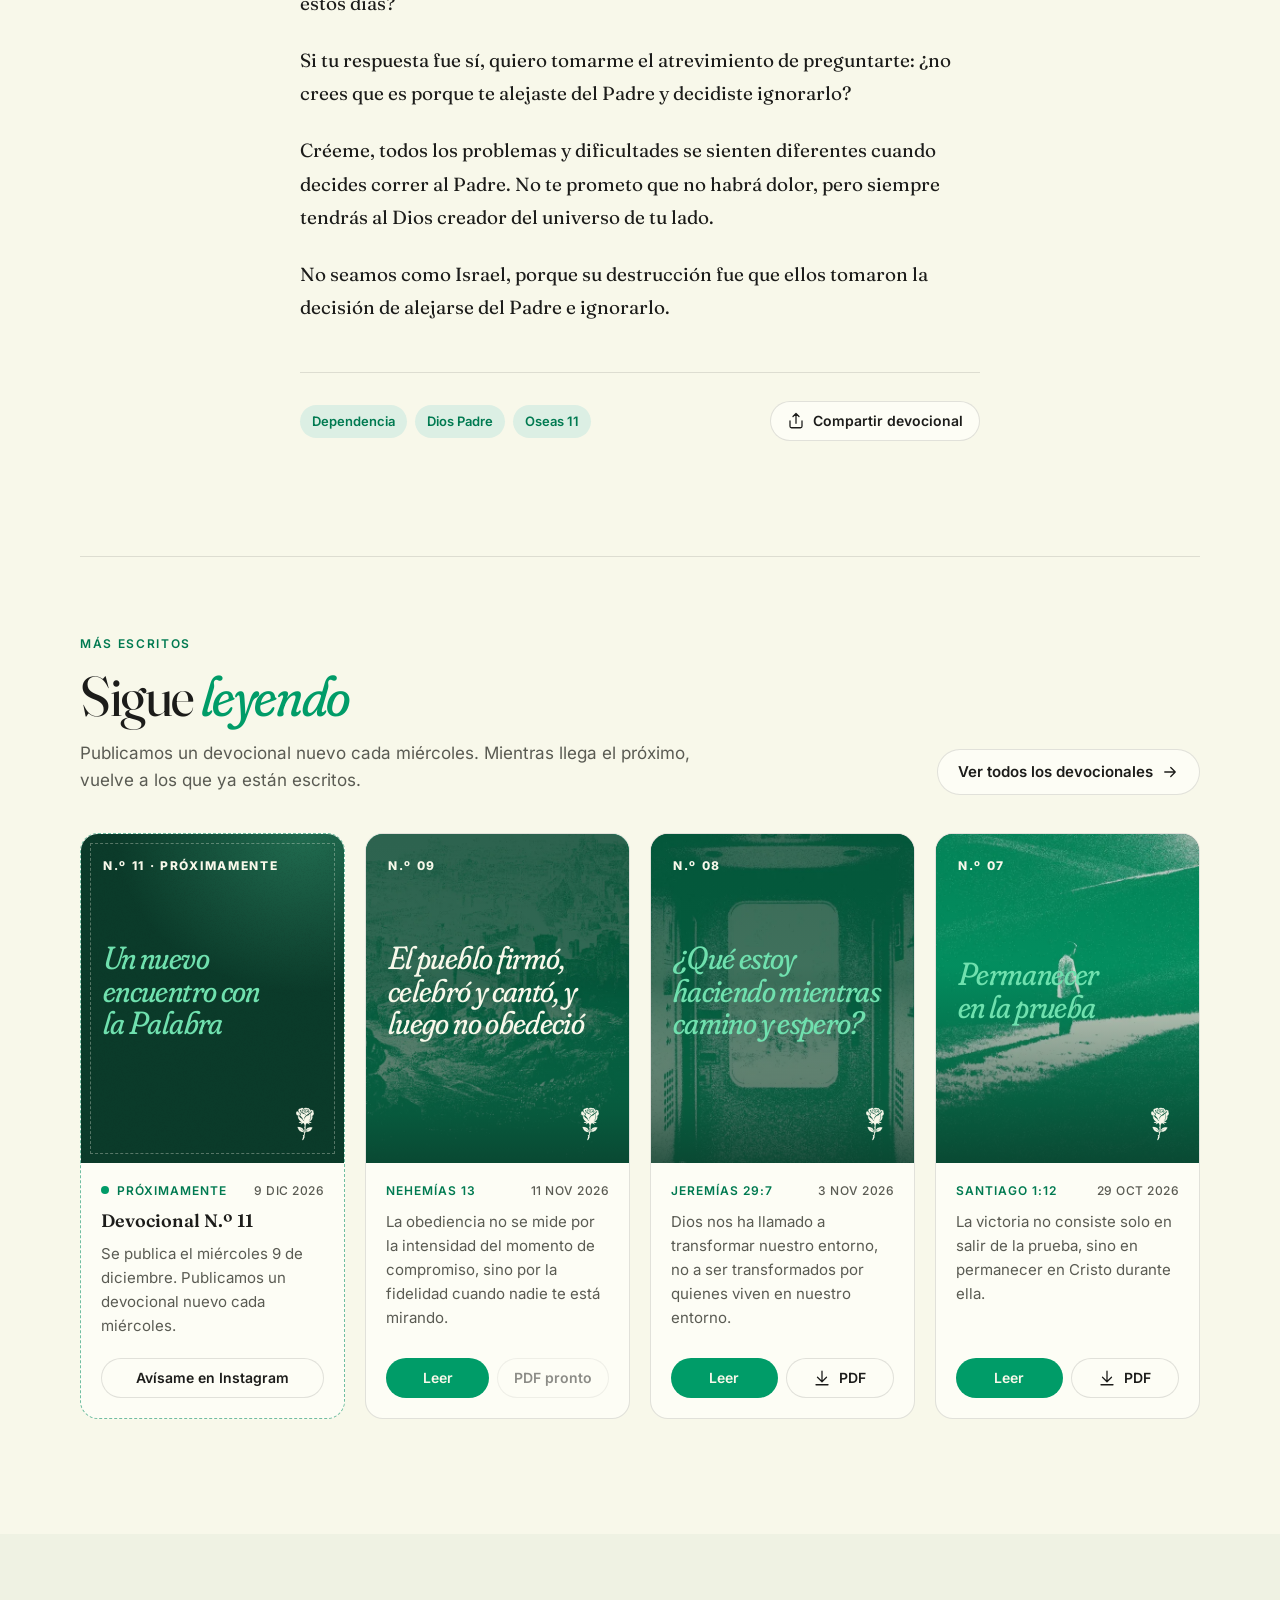
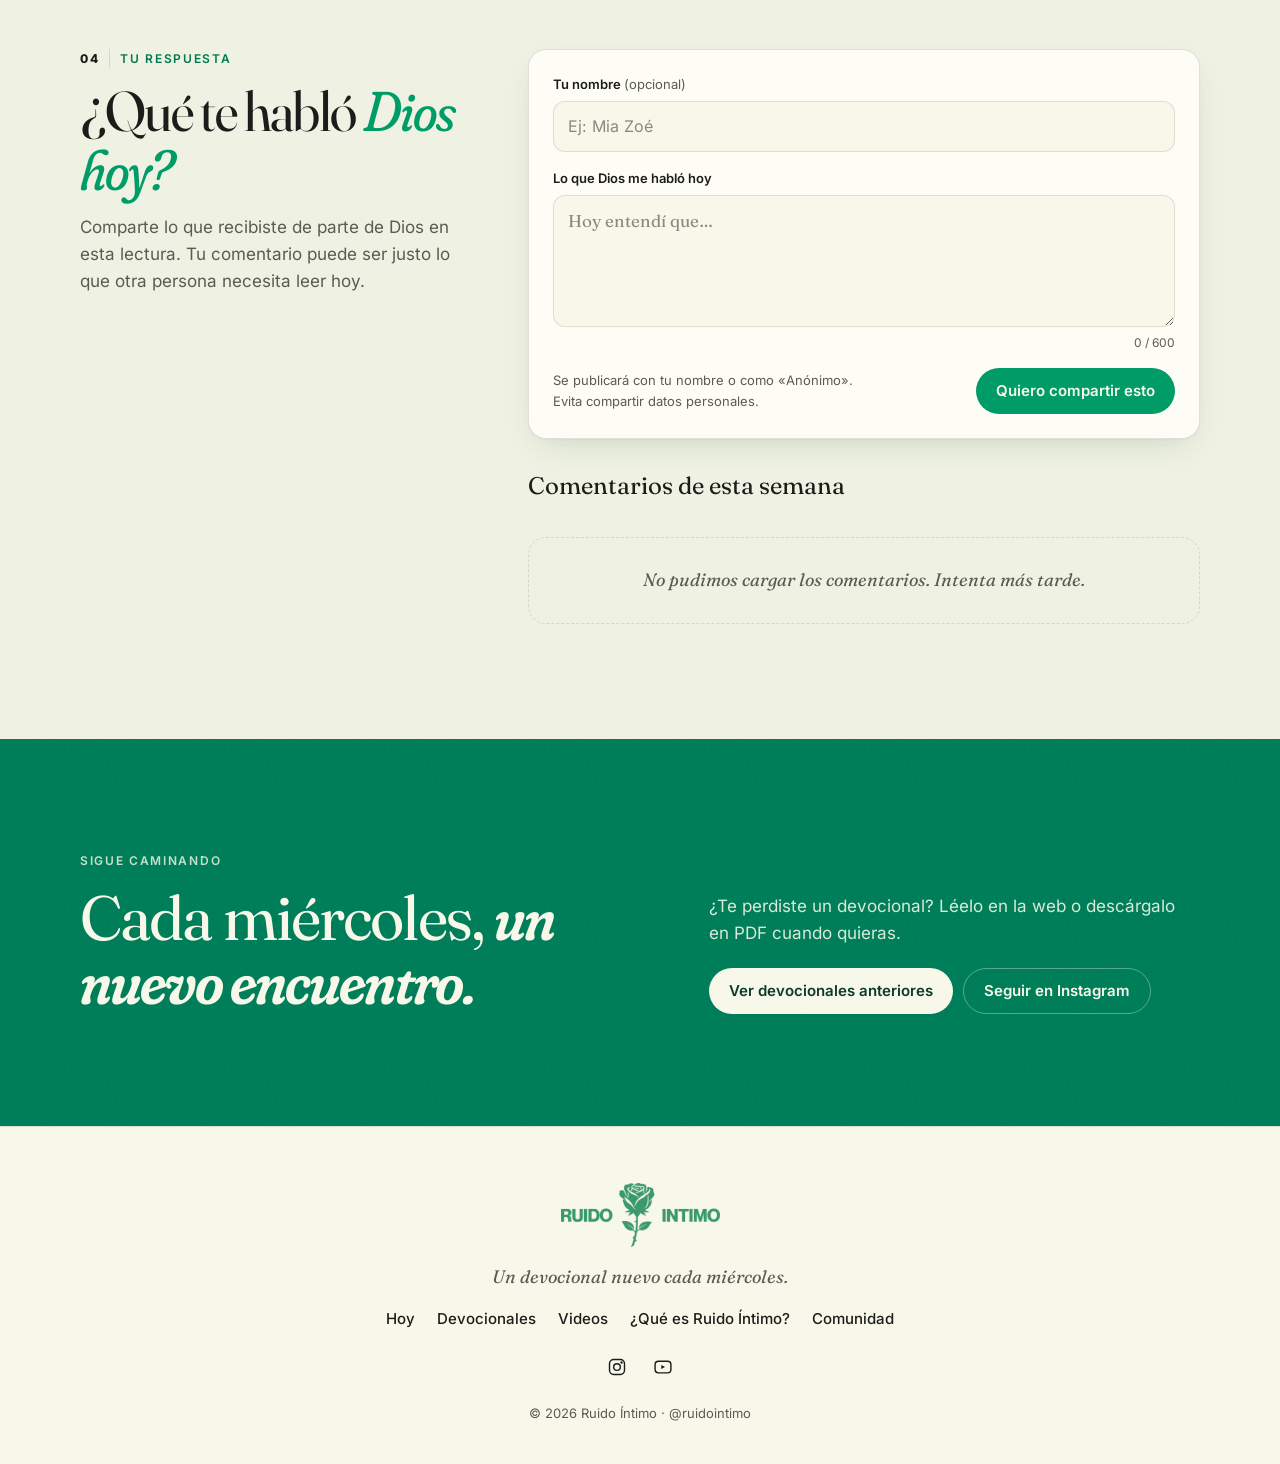
==== commit ced7c463: "Devocional N.º 10: Dependemos en «todo» de Dios (Oseas 11)" ====
--- a/index.html
+++ b/index.html
@@ -10,9 +10,9 @@
 
   <!-- Vista previa al compartir (WhatsApp, Instagram, Facebook) -->
   <meta property="og:type" content="website">
-  <meta property="og:title" content="El pueblo firmó, celebró y cantó, y luego no obedeció · Ruido Íntimo">
-  <meta property="og:description" content="Nehemías 13 — Versículo y devocional de hoy.">
-  <meta property="og:image" content="https://ruido-intimo.vercel.app/img/og-semana-09.jpg">
+  <meta property="og:title" content="Dependemos en «todo» de Dios · Ruido Íntimo">
+  <meta property="og:description" content="Oseas 11 — Versículo y devocional de hoy.">
+  <meta property="og:image" content="https://ruido-intimo.vercel.app/img/og-semana-10.jpg">
   <meta property="og:url" content="https://ruido-intimo.vercel.app/">
   <meta name="twitter:card" content="summary_large_image">
 
@@ -30,7 +30,7 @@
   <link rel="preload" href="fonts/inter.woff2" as="font" type="font/woff2" crossorigin>
 
   <!-- La imagen principal se precarga para que aparezca rápido -->
-  <link rel="preload" as="image" href="img/semana-09-versiculo.webp" type="image/webp">
+  <link rel="preload" as="image" href="img/semana-10-versiculo.webp" type="image/webp">
 
   <link rel="stylesheet" href="css/estilos.css">
 </head>
@@ -91,9 +91,9 @@
 
         <figure class="hoy-imagen entrada" style="--d:0">
           <picture>
-            <source srcset="img/semana-09-versiculo.webp" type="image/webp">
-            <img src="img/semana-09-versiculo.jpg" width="720" height="900"
-                 alt="Pintura intervenida en verde: las murallas y el templo de Jerusalén bajo un cielo de humo" fetchpriority="high">
+            <source srcset="img/semana-10-versiculo.webp" type="image/webp">
+            <img src="img/semana-10-versiculo.jpg" width="720" height="900"
+                 alt="Fotografía intervenida en verde: un padre toma de la mano a su hijo y lo ayuda a subir unas escaleras bajo un rayo de luz" fetchpriority="high">
           </picture>
         </figure>
 
@@ -102,15 +102,15 @@
             <span class="punto" aria-hidden="true"></span>
             <span id="titulo-hoy">Versículo del día</span>
             <span class="sep" aria-hidden="true">·</span>
-            <time data-fecha="2026-11-11">11 de noviembre de 2026</time>
+            <time data-fecha="2026-11-18">18 de noviembre de 2026</time>
           </p>
 
           <blockquote class="versiculo-grande entrada" style="--d:2" id="versiculo-dia">
-            <p>Entonces reprendí a los oficiales, y dije: <strong>¿Por qué está la casa de Dios abandonada?</strong> Y los reuní y los puse en sus puestos.</p>
+            <p>¡Pero <strong>fui yo quien le enseñó a caminar a Efraín!</strong> Yo lo sostuve en mis brazos.</p>
           </blockquote>
 
           <p class="referencia entrada" style="--d:3">
-            Nehemías 13:11 <span class="chip">RVR1960</span>
+            Oseas 11:3 <span class="chip">PDT</span>
           </p>
 
           <div class="acciones entrada" style="--d:4">
@@ -118,11 +118,11 @@
               Leer el pasaje
               <svg viewBox="0 0 24 24" aria-hidden="true"><path d="M12 5v14M6 13l6 6 6-6"/></svg>
             </a>
-            <button type="button" class="btn btn-borde" data-compartir data-texto="«Entonces reprendí a los oficiales, y dije: ¿Por qué está la casa de Dios abandonada? Y los reuní y los puse en sus puestos.» — Nehemías 13:11 (RVR1960)">
+            <button type="button" class="btn btn-borde" data-compartir data-texto="«¡Pero fui yo quien le enseñó a caminar a Efraín! Yo lo sostuve en mis brazos.» — Oseas 11:3 (PDT)">
               <svg viewBox="0 0 24 24" aria-hidden="true"><path d="M4 12v7a2 2 0 0 0 2 2h12a2 2 0 0 0 2-2v-7M16 6l-4-4-4 4M12 2v13"/></svg>
               Compartir
             </button>
-            <button type="button" class="btn btn-borde" data-copiar data-texto="«Entonces reprendí a los oficiales, y dije: ¿Por qué está la casa de Dios abandonada? Y los reuní y los puse en sus puestos.» — Nehemías 13:11 (RVR1960)">
+            <button type="button" class="btn btn-borde" data-copiar data-texto="«¡Pero fui yo quien le enseñó a caminar a Efraín! Yo lo sostuve en mis brazos.» — Oseas 11:3 (PDT)">
               <svg viewBox="0 0 24 24" aria-hidden="true"><rect x="9" y="9" width="12" height="12" rx="2"/><path d="M5 15H4a1 1 0 0 1-1-1V4a1 1 0 0 1 1-1h10a1 1 0 0 1 1 1v1"/></svg>
               Copiar
             </button>
@@ -131,8 +131,8 @@
           <!-- Acceso directo al devocional -->
           <a href="#devocional" class="tarjeta-devocional entrada" style="--d:5">
             <span class="tarjeta-devocional-etq">Devocional de hoy</span>
-            <span class="tarjeta-devocional-titulo">El pueblo firmó, celebró y cantó, <em>y luego no obedeció.</em></span>
-            <span class="tarjeta-devocional-meta">Alexander Alva · 6 min de lectura</span>
+            <span class="tarjeta-devocional-titulo">Dependemos en «todo» <em>de Dios.</em></span>
+            <span class="tarjeta-devocional-meta">Alexander Alva · 3 min de lectura</span>
             <svg class="flecha" viewBox="0 0 24 24" aria-hidden="true"><path d="M5 12h14M13 6l6 6-6 6"/></svg>
           </a>
 
@@ -154,12 +154,12 @@
 
         <header class="seccion-cabecera revelar">
           <p class="eyebrow"><span class="num">01</span> El pasaje</p>
-          <h2 id="titulo-pasaje" class="titulo-seccion">Nehemías <em>13:10–13</em></h2>
-          <p class="bajada">Nehemías vuelve a Jerusalén y encuentra roto el pacto que el pueblo había firmado. Lee el versículo en su contexto y compáralo en cuatro versiones. Toca un versículo para marcarlo, copiarlo o compartirlo.</p>
+          <h2 id="titulo-pasaje" class="titulo-seccion">Oseas <em>11:1–3</em></h2>
+          <p class="bajada">Dios recuerda a Israel cómo lo amó y lo cuidó desde niño, mientras el pueblo se alejaba. Lee el versículo en su contexto y compáralo en cuatro versiones. Toca un versículo para marcarlo, copiarlo o compartirlo.</p>
         </header>
 
         <div class="pasaje-columna">
-          <article class="lector revelar" aria-label="Lectura bíblica Nehemías 13:10-13">
+          <article class="lector revelar" aria-label="Lectura bíblica Oseas 11:1-3">
             <div class="lector-barra">
               <div class="versiones" role="tablist" aria-label="Versión de la Biblia">
                 <button type="button" role="tab" class="version-tab" data-version="RVR1960" aria-selected="true"  title="Reina-Valera 1960">RVR1960</button>
@@ -173,62 +173,55 @@
               </div>
             </div>
 
-            <div id="lector" data-libro="Nehemías 13">
-              <!-- Reina-Valera 1960 -->
+            <div id="lector" data-libro="Oseas 11">
               <div class="lector-texto" role="tabpanel" data-version="RVR1960" data-nombre="Reina-Valera 1960"
                    data-credito="Texto bíblico: Reina-Valera 1960 © Sociedades Bíblicas en América Latina, 1960. Renovado © Sociedades Bíblicas Unidas, 1988. Utilizado con permiso.">
                 <p>
-                  <span class="v" data-v="10" tabindex="0" role="button" aria-pressed="false"><sup>10</sup>Encontré asimismo que las porciones para los levitas no les habían sido dadas, y que los levitas y cantores que hacían el servicio habían huido cada uno a su heredad.</span>
-                  <span class="v v-dia" data-v="11" tabindex="0" role="button" aria-pressed="false"><sup>11</sup>Entonces reprendí a los oficiales, y dije: ¿Por qué está la casa de Dios abandonada? Y los reuní y los puse en sus puestos.</span>
-                  <span class="v" data-v="12" tabindex="0" role="button" aria-pressed="false"><sup>12</sup>Y todo Judá trajo el diezmo del grano, del vino y del aceite, a los almacenes.</span>
-                  <span class="v" data-v="13" tabindex="0" role="button" aria-pressed="false"><sup>13</sup>Y puse por mayordomos de ellos al sacerdote Selemías y al escriba Sadoc, y de los levitas a Pedaías; y al servicio de ellos a Hanán hijo de Zacur, hijo de Matanías; porque eran tenidos por fieles, y ellos tenían que repartir a sus hermanos.</span>
+                  <span class="v" data-v="1" tabindex="0" role="button" aria-pressed="false"><sup>1</sup>Cuando Israel era muchacho, yo lo amé, y de Egipto llamé a mi hijo.</span>
+                  <span class="v" data-v="2" tabindex="0" role="button" aria-pressed="false"><sup>2</sup>Cuanto más yo los llamaba, tanto más se alejaban de mí; a los baales sacrificaban, y a los ídolos ofrecían sahumerios.</span>
+                  <span class="v v-dia" data-v="3" tabindex="0" role="button" aria-pressed="false"><sup>3</sup>Yo con todo eso enseñaba a andar al mismo Efraín, tomándole de los brazos; y no conoció que yo le cuidaba.</span>
                 </p>
               </div>
 
-              <!-- Nueva Biblia de las Américas -->
               <div class="lector-texto" role="tabpanel" data-version="NBLA" data-nombre="Nueva Biblia de las Américas" hidden
                    data-credito="Escritura tomada de la Nueva Biblia de las Américas (NBLA), © 2005 The Lockman Foundation. Usada con permiso.">
                 <p>
-                  <span class="v" data-v="10" tabindex="0" role="button" aria-pressed="false"><sup>10</sup>También descubrí que las porciones de los levitas no se les habían dado, por lo que los levitas y los cantores que hacían el servicio se habían ido, cada uno a su campo.</span>
-                  <span class="v v-dia" data-v="11" tabindex="0" role="button" aria-pressed="false"><sup>11</sup>Por tanto, reprendí a los oficiales, y les dije: «¿Por qué está la casa de Dios abandonada?». Entonces reuní a los levitas y los restablecí en sus puestos.</span>
-                  <span class="v" data-v="12" tabindex="0" role="button" aria-pressed="false"><sup>12</sup>Entonces todo Judá trajo el diezmo del cereal, del vino nuevo y del aceite a los almacenes.</span>
-                  <span class="v" data-v="13" tabindex="0" role="button" aria-pressed="false"><sup>13</sup>Y puse al frente de los almacenes al sacerdote Selemías, al escriba Sadoc, y a Pedaías, uno de los levitas; además de estos estaba Hanán, hijo de Zacur, hijo de Matanías; porque se les consideraba dignos de confianza, y su responsabilidad era repartir las raciones a sus parientes.</span>
+                  <span class="v" data-v="1" tabindex="0" role="button" aria-pressed="false"><sup>1</sup>Cuando Israel era niño, Yo lo amé, y de Egipto llamé a Mi hijo.</span>
+                  <span class="v" data-v="2" tabindex="0" role="button" aria-pressed="false"><sup>2</sup>Cuanto más los llamaban los profetas, tanto más se alejaban de ellos; seguían sacrificando a los Baales y quemando incienso a los ídolos.</span>
+                  <span class="v v-dia" data-v="3" tabindex="0" role="button" aria-pressed="false"><sup>3</sup>Sin embargo, Yo enseñé a andar a Efraín, Yo lo llevé en Mis brazos; pero ellos no comprendieron que Yo los sanaba.</span>
                 </p>
               </div>
 
-              <!-- Nueva Traducción Viviente -->
               <div class="lector-texto" role="tabpanel" data-version="NTV" data-nombre="Nueva Traducción Viviente" hidden
                    data-credito="Santa Biblia, Nueva Traducción Viviente (NTV), © Tyndale House Foundation, 2010. Usado con permiso.">
                 <p>
-                  <span class="v" data-v="10" tabindex="0" role="button" aria-pressed="false"><sup>10</sup>También descubrí que no se les había entregado a los levitas las porciones de comida que les correspondían, de manera que todos ellos y los cantores que debían dirigir los servicios de adoración habían regresado a trabajar en los campos.</span>
-                  <span class="v v-dia" data-v="11" tabindex="0" role="button" aria-pressed="false"><sup>11</sup>Inmediatamente enfrenté a los dirigentes y les pregunté: «¿Por qué ha sido descuidado el templo de Dios?». Luego pedí a todos los levitas que regresaran y los reintegré para que cumplieran con sus obligaciones.</span>
-                  <span class="v" data-v="12" tabindex="0" role="button" aria-pressed="false"><sup>12</sup>Entonces, una vez más, todo el pueblo de Judá comenzó a llevar sus diezmos de grano, de vino nuevo y de aceite de oliva a los depósitos del templo.</span>
-                  <span class="v" data-v="13" tabindex="0" role="button" aria-pressed="false"><sup>13</sup>Como supervisores de los depósitos asigné al sacerdote Selemías, al escriba Sadoc y a Pedaías, uno de los levitas. Como ayudante de ellos nombré a Hanán, hijo de Zacur y nieto de Matanías. Estos hombres gozaban de una excelente reputación, y su tarea consistía en hacer distribuciones equitativas a sus compañeros levitas.</span>
+                  <span class="v" data-v="1" tabindex="0" role="button" aria-pressed="false"><sup>1</sup>Cuando Israel era niño, yo lo amé, y de Egipto llamé a mi hijo;</span>
+                  <span class="v" data-v="2" tabindex="0" role="button" aria-pressed="false"><sup>2</sup>pero cuanto más lo llamaba, más se alejaba de mí y ofrecía sacrificios a las imágenes de Baal y quemaba incienso a ídolos.</span>
+                  <span class="v v-dia" data-v="3" tabindex="0" role="button" aria-pressed="false"><sup>3</sup>Yo mismo le enseñé a Israel a caminar, llevándolo de la mano; pero no sabe ni le importa que fui yo quien lo cuidó.</span>
                 </p>
               </div>
 
-              <!-- Palabra de Dios para Todos -->
               <div class="lector-texto" role="tabpanel" data-version="PDT" data-nombre="Palabra de Dios para Todos" hidden
                    data-credito="La Biblia: Palabra de Dios para Todos (PDT) © Bible League International. Usado con permiso.">
                 <p>
-                  <span class="v" data-v="10" tabindex="0" role="button" aria-pressed="false"><sup>10</sup>También me enteré de que a los levitas no les estaban entregando las porciones que les correspondían y que por eso los levitas y los cantores habían regresado a trabajar en sus campos.</span>
-                  <span class="v v-dia" data-v="11" tabindex="0" role="button" aria-pressed="false"><sup>11</sup>Reprendí a los funcionarios y les dije: «¿Por qué han descuidado el templo de Dios?» Luego reuní a todos los levitas y les dije que regresaran a trabajar en el templo.</span>
-                  <span class="v" data-v="12" tabindex="0" role="button" aria-pressed="false"><sup>12</sup>Entonces todo el pueblo de Judá trajo la décima parte del trigo, del vino y del aceite a las bodegas del templo.</span>
-                  <span class="v" data-v="13" tabindex="0" role="button" aria-pressed="false"><sup>13</sup>Luego encargué de las bodegas al sacerdote Selemías, al escriba Sadoc y a un levita llamado Pedaías. Nombré como ayudante a Janán, hijo de Zacur y nieto de Matanías. Sabía que podía confiar en ellos debido a su honestidad. Tenían la responsabilidad de entregar a sus hermanos las porciones que les correspondían.</span>
+                  <span class="v" data-v="1" tabindex="0" role="button" aria-pressed="false"><sup>1</sup>Cuando Israel era joven, yo lo amaba, y llamé a mi hijo para sacarlo de Egipto.</span>
+                  <span class="v" data-v="2" tabindex="0" role="button" aria-pressed="false"><sup>2</sup>Pero cuanto más yo llamaba a los israelitas, más se alejaban ellos de mí. Ofrecían sacrificios a los dioses falsos y quemaban incienso para los ídolos.</span>
+                  <span class="v v-dia" data-v="3" tabindex="0" role="button" aria-pressed="false"><sup>3</sup>¡Pero fui yo quien le enseñó a caminar a Efraín! Yo lo sostuve en mis brazos. Ellos no saben que fui yo quien los curó cuando estaban lastimados.</span>
                 </p>
               </div>
+
             </div>
 
             <!-- Capítulo completo: se despliega aquí mismo, antes y después del pasaje (js/capitulo.js) -->
-            <div class="lector-capitulo" id="capitulo" data-libro="Nehemías" data-libro-id="16" data-cap="13" data-destacar="10-13" data-total="31">
+            <div class="lector-capitulo" id="capitulo" data-libro="Oseas" data-libro-id="28" data-cap="11" data-destacar="1-3" data-total="12">
               <p class="cap-estado" id="capitulo-estado" role="status" aria-live="polite" hidden></p>
               <button type="button" class="cap-btn" id="capitulo-btn" aria-expanded="false" aria-controls="lector">
-                <span class="cap-btn-texto">Leer Nehemías 13 completo</span>
-                <span class="cap-btn-meta">31 versículos</span>
+                <span class="cap-btn-texto">Leer Oseas 11 completo</span>
+                <span class="cap-btn-meta">12 versículos</span>
                 <svg class="cap-btn-flecha" viewBox="0 0 24 24" aria-hidden="true"><path d="M6 9l6 6 6-6"/></svg>
               </button>
               <!-- Capítulo incluido en la página (se abre al instante y sin conexión). Las demás versiones se cargan en línea. -->
-              <script type="application/json" id="capitulo-local">{"PDT": [{"verse": 1, "text": "Aquel día se leyó el libro de Moisés a la gente y encontraron en él una ley que decía que ningún amonita o moabita debía participar en las reuniones de adoración a Dios."}, {"verse": 2, "text": "Esa ley se escribió porque esa gente no les había brindado a los israelitas pan ni agua y porque habían contratado a Balán para que hiciera una maldición en contra del pueblo de Israel. Pero nuestro Dios convirtió esa maldición en una bendición para nosotros."}, {"verse": 3, "text": "Cuando escucharon esa ley, separaron de inmediato de Israel a todos los que se habían mezclado con extranjeros."}, {"verse": 4, "text": "Pero antes de eso Eliasib, el sacerdote encargado de las bodegas del templo de nuestro Dios, le había dado a su pariente Tobías un cuarto grande que se usaba como bodega."}, {"verse": 5, "text": "Allí se guardaban las ofrendas de trigo, el incienso, los utensilios del templo y la décima parte del trigo, del vino y del aceite para los levitas, los cantores y los porteros. Allí también se guardaban los regalos para los sacerdotes."}, {"verse": 6, "text": "Cuando sucedió todo esto, yo no estaba en Jerusalén porque en el año treinta y dos del reinado de Artajerjes, rey de Babilonia, yo había regresado al servicio del rey. Después, le pedí permiso al rey para regresar a Jerusalén."}, {"verse": 7, "text": "Así que regresé a Jerusalén y allí descubrí el mal que Eliasib había hecho dándole un cuarto a Tobías en el templo de nuestro Dios."}, {"verse": 8, "text": "Me enojé mucho por eso y arrojé todas las cosas de Tobías a la calle."}, {"verse": 9, "text": "Luego ordené que esos cuartos fueran purificados y puse de nuevo allí los utensilios del templo de Dios, junto con las ofrendas de trigo y el incienso."}, {"verse": 10, "text": "También me enteré de que a los levitas no les estaban entregando las porciones que les correspondían y que por eso los levitas y los cantores habían regresado a trabajar en sus campos."}, {"verse": 11, "text": "Reprendí a los funcionarios y les dije: «¿Por qué han descuidado el templo de Dios?» Luego reuní a todos los levitas y les dije que regresaran a trabajar en el templo."}, {"verse": 12, "text": "Entonces todo el pueblo de Judá trajo la décima parte del trigo, del vino y del aceite a las bodegas del templo."}, {"verse": 13, "text": "Luego encargué de las bodegas al sacerdote Selemías, al escriba Sadoc y a un levita llamado Pedaías. Nombré como ayudante a Janán, hijo de Zacur y nieto de Matanías. Sabía que podía confiar en ellos debido a su honestidad. Tenían la responsabilidad de entregar a sus hermanos las porciones que les correspondían."}, {"verse": 14, "text": "Ten presente, Dios mío, todo lo que hice y no te olvides de las buenas obras que he hecho por el templo de mi Dios y por su servicio."}, {"verse": 15, "text": "En aquellos días vi en Judá gente que estaba haciendo vino en el día de descanso, y traían montones de trigo y lo cargaban sobre los burros. Vi gente el día de descanso cargando vino, uvas, higos y toda clase de cosas para llevarlo a Jerusalén. Así que les reprendí y les advertí que no debían comerciar en día de descanso."}, {"verse": 16, "text": "Algunos de la ciudad de Tiro que vivían en Judá traían pescado y toda clase de mercancías, y las vendían el día de descanso a la gente de Judá y Jerusalén."}, {"verse": 17, "text": "Discutí con los dirigentes de Judá y les dije: «¿Qué es lo que están haciendo? Están profanando el día de descanso convirtiéndolo en otro día normal."}, {"verse": 18, "text": "¿Acaso no saben que sus antepasados hicieron lo mismo y que por eso nuestro Dios trajo todo ese desastre sobre nosotros y sobre esta ciudad? Ahora ustedes están trayendo más desgracia a Israel profanando el día de descanso»."}, {"verse": 19, "text": "Entonces ordené que cada viernes en la tarde, antes de que oscureciera, los porteros cerraran y aseguraran las puertas de Jerusalén y que no se abrieran sino hasta después del día de descanso. Puse a algunos de mis hombres en las entradas para impedir que pasara carga alguna a la ciudad el día de descanso."}, {"verse": 20, "text": "Una o dos veces los comerciantes y vendedores de toda clase de artículos tuvieron que pasar la noche fuera de Jerusalén."}, {"verse": 21, "text": "Yo les advertí que si volvían a permanecer durante la noche frente a la muralla serían arrestados. De ahí en adelante no volvieron a vender su mercancía el día de descanso."}, {"verse": 22, "text": "Luego les dije a los levitas que debían purificarse e ir a vigilar las entradas para mantener el día de descanso como un día sagrado. Dios mío, recuérdame por esto, se bueno conmigo y muéstrame la grandeza de tu fiel amor."}, {"verse": 23, "text": "En esos días también me di cuenta que algunos judíos se habían casado con mujeres de Asdod, Amón y Moab."}, {"verse": 24, "text": "La mitad de los hijos de esos matrimonios no hablaban el idioma de Judá sino el idioma de Asdod, Amón o Moab."}, {"verse": 25, "text": "Por eso los reprendí, los maldije y hasta golpeé a algunos de sus hombres y les arranqué el cabello. Les hice prometer en el nombre de Dios que sus hijas no se casarían con los hijos de esa gente de otros pueblos y que las hijas de esa gente no se casarían con sus hijos."}, {"verse": 26, "text": "Les dije que se acordaran del rey Salomón. Entre todas las naciones nunca hubo un rey como él. Dios lo había elegido como soberano de Israel, pero mujeres extranjeras hicieron que él pecara."}, {"verse": 27, "text": "Les dije que no estaban siendo fieles a Dios por estar cometiendo nuevamente el mismo pecado."}, {"verse": 28, "text": "Uno de los hijos de Joyadá hijo de Eliasib, el sumo sacerdote, era yerno de Sambalat el horonita, así que lo obligué a salir del lugar y a huir."}, {"verse": 29, "text": "Dios mío, ten presente a esa gente y dales su castigo porque contaminaron el sacerdocio y no cumplieron el pacto que habían hecho con los sacerdotes y los levitas."}, {"verse": 30, "text": "Así que yo purifiqué a los sacerdotes y a los levitas de todas las cosas extrañas que les habían enseñado los extranjeros y le asigné sus funciones a cada uno."}, {"verse": 31, "text": "También me aseguré de que el pueblo trajera sus ofrendas de madera y los primeros frutos en los días que les correspondía. Dios mío, tenme presente por haber hecho todo eso y bendíceme."}]}</script>
+              <script type="application/json" id="capitulo-local">{"PDT": [{"verse": 1, "text": "Cuando Israel era joven, yo lo amaba, y llamé a mi hijo para sacarlo de Egipto."}, {"verse": 2, "text": "Pero cuanto más yo llamaba a los israelitas, más se alejaban ellos de mí. Ofrecían sacrificios a los dioses falsos y quemaban incienso para los ídolos."}, {"verse": 3, "text": "¡Pero fui yo quien le enseñó a caminar a Efraín! Yo lo sostuve en mis brazos. Ellos no saben que fui yo quien los curó cuando estaban lastimados."}, {"verse": 4, "text": "Yo los guié como a una novilla, con una cuerda de cuero, con un collar de cuero los traté con cariño. Los quité el yugo y les di a comer pasto."}, {"verse": 5, "text": "Israel no quiso regresar al SEÑOR, así que regresará a Egipto y el rey de Asiria será su rey."}, {"verse": 6, "text": "Una espada atacará a las ciudades de Israel y acabará con los más fuertes; destruirá a sus líderes."}, {"verse": 7, "text": "Mi pueblo espera mi regreso. Ellos llamarán a Dios, pero él no responderá."}, {"verse": 8, "text": "Efraín, no te puedo abandonar. Israel, no puedo ponerte en manos de tus enemigos. No te puedo abandonar como a Admá. No te puedo hacer lo mismo que a Zeboyín. He cambiado de opinión; mi compasión es muy grande."}, {"verse": 9, "text": "No desataré mi ira; no destruiré a Efraín de nuevo. Soy Dios, no un hombre; soy el Santo Dios que vive en medio de ti. No entraré a la ciudad de Samaria."}, {"verse": 10, "text": "Rugiré como un león. Rugiré, y mis hijos vendrán. Me seguirán a mí, el SEÑOR. Vendrán del occidente temblando de miedo."}, {"verse": 11, "text": "Vendrán desde Egipto temblando como pájaros. Vendrán de Asiria temblando como palomas; y yo les permitiré regresar a sus casas. Lo dice el SEÑOR."}, {"verse": 12, "text": "Efraín me rodeó de engaños; Israel se rebeló contra mí. Pero Judá aún está con Dios, y aún es fiel con los santos."}]}</script>
             </div>
 
             <p class="lector-credito" id="lector-credito">
@@ -272,7 +265,7 @@
         <header class="seccion-cabecera revelar">
           <p class="eyebrow"><span class="num">02</span> Concordancias</p>
           <h2 id="titulo-conc" class="titulo-seccion">La Escritura <em>ilumina</em> la Escritura</h2>
-          <p class="bajada">Pasajes que acompañan Nehemías 13 y los textos que aparecen en el devocional. Se muestran en la versión que elijas.</p>
+          <p class="bajada">Pasajes que acompañan Oseas 11 y las ideas del devocional. Se muestran en la versión que elijas.</p>
         </header>
 
         <div class="versiones versiones-conc revelar" role="tablist" aria-label="Versión de las concordancias">
@@ -285,43 +278,43 @@
         <!-- Cada concordancia tiene un texto por versión (data-version-texto) -->
         <div class="concordancias">
           <article class="conc revelar" style="--d:0">
-            <p class="conc-tema">La promesa del pueblo</p>
-            <h3 class="conc-ref">Nehemías 10:39 <span class="chip" data-version-nombre>RVR1960</span></h3>
-            <blockquote class="conc-texto" data-version-texto="RVR1960">«…y no abandonaremos la casa de nuestro Dios.»</blockquote>
-            <blockquote class="conc-texto" data-version-texto="NBLA" hidden>«…Así no descuidaremos la casa de nuestro Dios.»</blockquote>
-            <blockquote class="conc-texto" data-version-texto="NTV" hidden>«…Todos nos comprometemos a no descuidar el templo de nuestro Dios.»</blockquote>
-            <blockquote class="conc-texto" data-version-texto="PDT" hidden>«…Nos comprometimos a no descuidar el templo de nuestro Dios.»</blockquote>
-            <p class="conc-nota">Lo que el pueblo firmó. Años después, Nehemías encuentra abandonada esa misma casa (13:11).</p>
+            <p class="conc-tema">Dios busca primero</p>
+            <h3 class="conc-ref">Génesis 3:9 <span class="chip" data-version-nombre>RVR1960</span></h3>
+            <blockquote class="conc-texto" data-version-texto="RVR1960">«Mas Jehová Dios llamó al hombre, y le dijo: ¿Dónde estás tú?»</blockquote>
+            <blockquote class="conc-texto" data-version-texto="NBLA" hidden>«Pero el Señor Dios llamó al hombre y le dijo: “¿Dónde estás?”»</blockquote>
+            <blockquote class="conc-texto" data-version-texto="NTV" hidden>«Entonces el Señor Dios llamó al hombre: “¿Dónde estás?”»</blockquote>
+            <blockquote class="conc-texto" data-version-texto="PDT" hidden>«El Señor Dios llamó al hombre y le dijo: “¿Dónde estás?”»</blockquote>
+            <p class="conc-nota">Antes de que el hombre dijera nada, fue Dios quien preguntó. Dios siempre ha buscado al hombre.</p>
           </article>
 
           <article class="conc revelar" style="--d:1">
-            <p class="conc-tema">Somos templo</p>
-            <h3 class="conc-ref">1 Corintios 3:16 <span class="chip" data-version-nombre>RVR1960</span></h3>
-            <blockquote class="conc-texto" data-version-texto="RVR1960">«¿No sabéis que sois templo de Dios, y que el Espíritu de Dios mora en vosotros?»</blockquote>
-            <blockquote class="conc-texto" data-version-texto="NBLA" hidden>«¿No saben que ustedes son templo de Dios y que el Espíritu de Dios habita en ustedes?»</blockquote>
-            <blockquote class="conc-texto" data-version-texto="NTV" hidden>«¿No se dan cuenta de que todos ustedes juntos son el templo de Dios y que el Espíritu de Dios vive en ustedes?»</blockquote>
-            <blockquote class="conc-texto" data-version-texto="PDT" hidden>«Ustedes deberían saber que son el templo de Dios y el Espíritu de Dios vive en ustedes.»</blockquote>
-            <p class="conc-nota">Lo que pasó en el templo de Jerusalén nos habla hoy: Dios habita en Su pueblo.</p>
+            <p class="conc-tema">Un Padre que carga</p>
+            <h3 class="conc-ref">Deuteronomio 1:31 <span class="chip" data-version-nombre>RVR1960</span></h3>
+            <blockquote class="conc-texto" data-version-texto="RVR1960">«Y en el desierto has visto que Jehová tu Dios te ha traído, como trae el hombre a su hijo, por todo el camino que habéis andado, hasta llegar a este lugar.»</blockquote>
+            <blockquote class="conc-texto" data-version-texto="NBLA" hidden>«…y en el desierto, donde has visto cómo el Señor tu Dios te llevó, como un hombre lleva a su hijo, por todo el camino que anduvieron hasta llegar a este lugar.»</blockquote>
+            <blockquote class="conc-texto" data-version-texto="NTV" hidden>«También vieron cómo el Señor su Dios los cuidó todo el tiempo que anduvieron por el desierto, igual que un padre cuida de sus hijos; y ahora los trajo hasta este lugar.»</blockquote>
+            <blockquote class="conc-texto" data-version-texto="PDT" hidden>«…y en el desierto. Allí ustedes vieron cómo el Señor su Dios los cargaba como un hombre carga a su hijo durante todo el camino, hasta que llegaron a este lugar.»</blockquote>
+            <p class="conc-nota">La misma imagen de Oseas 11:3: Dios sosteniendo a Su pueblo como un padre sostiene a su hijo.</p>
           </article>
 
           <article class="conc revelar" style="--d:2">
-            <p class="conc-tema">Un corazón nuevo</p>
-            <h3 class="conc-ref">Ezequiel 36:26 <span class="chip" data-version-nombre>RVR1960</span></h3>
-            <blockquote class="conc-texto" data-version-texto="RVR1960">«Os daré corazón nuevo, y pondré espíritu nuevo dentro de vosotros; y quitaré de vuestra carne el corazón de piedra, y os daré un corazón de carne.»</blockquote>
-            <blockquote class="conc-texto" data-version-texto="NBLA" hidden>«Además, les daré un corazón nuevo y pondré un espíritu nuevo dentro de ustedes; quitaré de su carne el corazón de piedra y les daré un corazón de carne.»</blockquote>
-            <blockquote class="conc-texto" data-version-texto="NTV" hidden>«Les daré un corazón nuevo y pondré un espíritu nuevo dentro de ustedes. Les quitaré ese terco corazón de piedra y les daré un corazón tierno y receptivo.»</blockquote>
-            <blockquote class="conc-texto" data-version-texto="PDT" hidden>«Les daré un corazón nuevo y les infundiré un nuevo espíritu. Les quitaré ese corazón de piedra y pondré uno de carne.»</blockquote>
-            <p class="conc-nota">Lo que ningún líder pudo hacer, Dios lo promete: cambiar el corazón desde adentro.</p>
+            <p class="conc-tema">Su fuerza, no la mía</p>
+            <h3 class="conc-ref">Filipenses 4:13 <span class="chip" data-version-nombre>RVR1960</span></h3>
+            <blockquote class="conc-texto" data-version-texto="RVR1960">«Todo lo puedo en Cristo que me fortalece.»</blockquote>
+            <blockquote class="conc-texto" data-version-texto="NBLA" hidden>«Todo lo puedo en Cristo que me fortalece.»</blockquote>
+            <blockquote class="conc-texto" data-version-texto="NTV" hidden>«Pues todo lo puedo hacer por medio de Cristo, quien me da las fuerzas.»</blockquote>
+            <blockquote class="conc-texto" data-version-texto="PDT" hidden>«Puedo enfrentar cualquier situación porque Cristo me da el poder para hacerlo.»</blockquote>
+            <p class="conc-nota">Depender de Cristo no es debilidad: de Él viene la fuerza.</p>
           </article>
 
           <article class="conc revelar" style="--d:3">
-            <p class="conc-tema">Un pacto escrito en el corazón</p>
-            <h3 class="conc-ref">Jeremías 31:33 <span class="chip" data-version-nombre>RVR1960</span></h3>
-            <blockquote class="conc-texto" data-version-texto="RVR1960">«Pero este es el pacto que haré con la casa de Israel después de aquellos días, dice Jehová: Daré mi ley en su mente, y la escribiré en su corazón; y yo seré a ellos por Dios, y ellos me serán por pueblo.»</blockquote>
-            <blockquote class="conc-texto" data-version-texto="NBLA" hidden>«Porque este es el pacto que haré con la casa de Israel después de aquellos días —declara el Señor—. Pondré Mi ley dentro de ellos, y sobre sus corazones la escribiré. Entonces Yo seré su Dios y ellos serán Mi pueblo.»</blockquote>
-            <blockquote class="conc-texto" data-version-texto="NTV" hidden>«Pero este es el nuevo pacto que haré con el pueblo de Israel en ese día —dice el Señor—. Pondré mis instrucciones en lo más profundo de ellos y las escribiré en su corazón. Yo seré su Dios y ellos serán mi pueblo.»</blockquote>
-            <blockquote class="conc-texto" data-version-texto="PDT" hidden>«Este es el pacto que haré con el pueblo de Israel después de esos días, dice el Señor: Pondré mi ley dentro de ellos y la escribiré en su corazón. Yo seré su Dios y ellos serán mi pueblo.»</blockquote>
-            <p class="conc-nota">La diferencia entre un pacto firmado en papel y uno escrito en el corazón.</p>
+            <p class="conc-tema">El Padre que corre</p>
+            <h3 class="conc-ref">Lucas 15:20 <span class="chip" data-version-nombre>RVR1960</span></h3>
+            <blockquote class="conc-texto" data-version-texto="RVR1960">«Y levantándose, vino a su padre. Y cuando aún estaba lejos, lo vio su padre, y fue movido a misericordia, y corrió, y se echó sobre su cuello, y le besó.»</blockquote>
+            <blockquote class="conc-texto" data-version-texto="NBLA" hidden>«Levantándose, fue a su padre. Cuando todavía estaba lejos, su padre lo vio y sintió compasión por él, y corrió, se echó sobre su cuello y lo besó.»</blockquote>
+            <blockquote class="conc-texto" data-version-texto="NTV" hidden>«Entonces regresó a la casa de su padre, y cuando todavía estaba lejos, su padre lo vio llegar. Lleno de amor y de compasión, corrió hacia su hijo, lo abrazó y lo besó.»</blockquote>
+            <blockquote class="conc-texto" data-version-texto="PDT" hidden>«Entonces el hijo regresó a la casa de su padre. Mientras el hijo todavía estaba muy lejos de casa, su padre lo vio y tuvo compasión de él. Salió corriendo a su encuentro y le dio la bienvenida con besos y abrazos.»</blockquote>
+            <p class="conc-nota">Cuando decides correr al Padre, lo encuentras ya mirando el camino.</p>
           </article>
         </div>
 
@@ -338,92 +331,60 @@
         <!-- Texto del autor: ordenado y con ortografía corregida, sin cambiar su voz -->
         <header class="devocional-cabecera revelar">
           <p class="eyebrow"><span class="num">03</span> Devocional</p>
-          <h2 id="titulo-devocional" class="devocional-titulo">El pueblo firmó, celebró y cantó, <em>y luego no obedeció.</em></h2>
-          <p class="devocional-bajada">La obediencia no se mide por la intensidad del momento de compromiso, sino por la fidelidad cuando nadie te está mirando.</p>
+          <h2 id="titulo-devocional" class="devocional-titulo">Dependemos en «todo» <em>de Dios.</em></h2>
+          <p class="devocional-bajada">Entender que todos los días tengo necesidad de Su presencia es una declaración de dependencia, no de debilidad.</p>
 
           <div class="autor">
             <span class="autor-avatar" aria-hidden="true">AA</span>
             <div>
               <p class="autor-nombre">Alexander Alva</p>
-              <p class="autor-meta"><time data-fecha="2026-11-11">11 de noviembre de 2026</time> · Nehemías 13 · 6 min de lectura</p>
+              <p class="autor-meta"><time data-fecha="2026-11-18">18 de noviembre de 2026</time> · Oseas 11 · 3 min de lectura</p>
             </div>
           </div>
         </header>
 
         <div class="devocional-cuerpo" id="devocional-cuerpo">
-          <p class="capitular">Cuando leí Nehemías 13, les soy sincero: no entendí nada. Lo único que entendí fue que había problemas, castigo y desobediencia. Pero al estudiarlo me di cuenta de que este capítulo es el último anticlímax (un final que decepciona) del libro.</p>
-
-          <p>En los primeros 12 capítulos se narra cómo el pueblo de Israel llega a su mejor momento en lo espiritual. Reconstruyen los muros, leen la Torá (la ley) frente a todo el pueblo, confiesan su pecado, firman un pacto con Dios y celebran con música y alegría.</p>
-
-          <p>Pero todo se derrumba, y por causa del mismo pueblo. Y como yo soy preguntón, me hice la pregunta y se la hice a Dios: ¿qué pasó o qué hizo Israel para que todo se fuera a la basura?</p>
-
-          <p>La clave para entenderlo es que Nehemías, el líder de Israel en ese tiempo, gobernó doce años, volvió a Persia y regresó a Jerusalén tiempo después. No sabemos cuánto estuvo fuera, pero ese tiempo fue más que suficiente para que el pueblo olvidara lo prometido y desobedeciera a Dios. El pueblo había firmado un pacto con tres compromisos concretos, y cuando Nehemías regresa, los encuentra rotos uno por uno. Los tres. ¿No te parece loco? Porque a mí sí.</p>
-
-          <p>Dios siempre nos da una oportunidad, y eso es lo que hizo con el pueblo de Israel. El ser humano comprende su error y acepta obedecer, pero luego termina dándole la espalda a Dios. Esa es la historia de la humanidad repetida en bucle.</p>
-
-          <p>Y quiero abrirles mi corazón, porque leyendo esto me sentí identificado, y mucho más de lo que me hubiera gustado. Me cuestionaba por qué Israel rompió compromisos que había hecho con Dios, no con cualquier persona. Y no eran compromisos pequeños ni insignificantes. Eran solo tres:</p>
-
-          <ol class="lista-pacto">
-            <li>No casarse con los pueblos vecinos, que no adoraban a Dios (10:30).</li>
-            <li>No comerciar en sábado y respetar el sabbat (10:31).</li>
-            <li>Sostener el templo con diezmos y primicias: «No abandonaremos la casa de nuestro Dios» (10:39).</li>
-          </ol>
-
-          <p>Años después, Nehemías tiene que preguntar: «¿Por qué está la casa de Dios abandonada?» (13:11). Prometieron no abandonarla, y la abandonaron.</p>
-
-          <p>Aun entendiendo todo esto, seguía con dudas sobre por qué Israel le dio la espalda a Dios tan rápido. Y justo en ese instante, Dios habló a mi corazón con una pregunta: <strong>¿a quién estás siguiendo?</strong></p>
-
-          <p>Lo sentí casi como una ofensa, porque yo le decía a Jesús que quería que Él liderara todas las áreas de mi vida. Pero Dios me hizo reflexionar sobre a quién siguió Israel mientras Nehemías no estaba. El sacerdote Eliasib, encargado de las cámaras del templo, le preparó una gran habitación dentro de la casa de Dios a Tobías, su pariente. Y Tobías no era cualquier persona: era uno de los enemigos que se habían opuesto a la reconstrucción desde el principio. Para hacerle espacio, sacaron de ahí las ofrendas y los diezmos que eran para Dios. Y el pueblo lo aceptó.</p>
-
-          <blockquote class="cita-destacada revelar">
-            <p>El enemigo que no pudo detener la obra desde afuera <em>consiguió instalarse adentro.</em></p>
-          </blockquote>
-
-          <p>Esto fue como un charchazo santo, como decimos: hermoso y doloroso a la vez. Porque la Biblia nos enseña en 1 Pedro 2:9 que todos los que creemos en Jesús somos «linaje escogido, real sacerdocio, nación santa». Y lo fuerte es que el pecado entró al templo de Israel por medio de un sacerdote.</p>
-
-          <p>Y Dios me preguntaba: <strong>¿a quién o qué estás dejando entrar a tu vida?</strong></p>
-
-          <p>Porque somos templo de Dios, como nos enseña 1 Corintios 3:16. Y lo más revelador que recibí fue esto: las murallas que Nehemías y el pueblo construyeron con tanto esfuerzo y sin descanso para proteger la ciudad y el templo pueden ser destruidas desde adentro. Y ese enemigo no siempre tiene nombre y apellido como Tobías. Muchas veces es una actitud del corazón: dejar de respetar a Dios y desobedecerle.</p>
-
-          <blockquote class="cita-destacada revelar">
-            <p>El templo no se profanó con un ídolo visible, <em>sino con una decisión pequeña.</em></p>
-          </blockquote>
-
-          <p>Y esto lo llevo a mi vida. Soy el templo, y por más que me esfuerce en reforzar las murallas con oración, servicio, ayuno o leyendo la Biblia, eso por sí solo no me asegura que el enemigo no destruya mi templo y mi ciudad. Una muralla con la puerta abierta no protege nada. Lo que nos mantiene protegidos es la fidelidad y la obediencia: que lo que hago para Dios en público sea lo mismo que vivo cuando nadie me ve.</p>
-
-          <h3>¿Y cómo se vio esta destrucción en el pueblo?</h3>
-
-          <p>La desobediencia no fue un gran escándalo, sino una omisión: dejar de dar. Y la consecuencia fue concreta: el culto se detuvo. Los levitas y los cantores tuvieron que irse a trabajar sus campos para sobrevivir (13:10). Sin sostén, el ministerio de alabanza se vació. Como parte del equipo de adoración, este versículo me pesa: la adoración pública también depende de la fidelidad de toda la comunidad, incluso en lo administrativo.</p>
-
-          <p>Y Dios me invitaba a ser como Nehemías: a traer soluciones no solo en lo espiritual, sino también en lo práctico. Él no se quedó en el enojo. Devolvió a los levitas a sus puestos, nombró responsables confiables y estableció un sistema para repartir lo que se entregaba (13:11-13). La reforma necesita orden, no solo entusiasmo.</p>
-
-          <p>Pero hay algo más que me marcó. Nehemías hizo todo lo que pudo: limpió el templo, cerró las puertas en sábado y confrontó al pueblo. Y aun así, el libro no termina en victoria. Termina con él orando: «Acuérdate de mí, Dios mío, para bien» (13:31). Porque ni el mejor líder puede cambiar el corazón de alguien. Nehemías pudo sacar los muebles de Tobías del templo, pero no pudo sacar la desobediencia del corazón del pueblo.</p>
-
-          <p>Por eso los profetas esperaban algo más grande. Dios prometió: «Os daré corazón nuevo, y pondré espíritu nuevo dentro de vosotros» (Ezequiel 36:26). Y eso es lo que Jesús vino a hacer. Él no solo limpió el templo, como lo hizo en Jerusalén (Juan 2:13-17), sino que vino a habitar en el templo que ahora somos nosotros.</p>
-
-          <p><strong>Mi fidelidad no nace de mi fuerza de voluntad, sino de un corazón que Dios renueva cada día.</strong> Esa es la diferencia entre un pacto firmado en papel y uno escrito en el corazón (Jeremías 31:33).</p>
-
-          <p>Hoy te dejo las mismas preguntas que Dios me hizo a mí:</p>
-
-          <!-- Preguntas personales -->
-          <aside class="bloque bloque-pregunta bloque-preguntas revelar">
-            <p class="bloque-etq">Para llevar hoy</p>
-            <ol>
-              <li>¿A quién estás siguiendo?</li>
-              <li>¿A quién o qué estás dejando entrar a tu vida?</li>
-              <li>¿Qué compromiso con Dios dejaste de cumplir cuando nadie te estaba mirando?</li>
-            </ol>
-          </aside>
+          <p class="capitular">Creemos que la humanidad ha buscado siempre a Dios, y Él se ha ocultado. Pero es al contrario: Dios siempre ha buscado al hombre y nosotros lo hemos ignorado.</p>
+
+          <p>Mientras escribía mi devocional comprendía cada vez más que dependo de Dios en todo. Y aunque no lo creas, tú también. Y es hermoso saber eso, porque vives el día a día de manera diferente.</p>
+
+          <p>Entender que todos los días tengo necesidad de Su presencia es una declaración de dependencia, no de debilidad. Y lo triste es saber que también hemos sido como el pueblo de Israel, que nos acostumbramos tanto al cuidado de papá que empezamos a ignorarlo.</p>
+
+          <p>¿Y sabes por dónde empieza la lejanía con Dios e ignorarlo?</p>
+
+          <p><strong>Con decisiones.</strong></p>
+
+          <p>Sí, tal como lo leíste: «decisiones». En toda la historia de la Biblia nunca Dios ha dejado de hablar, ni ha ignorado al hombre ni lo ha abandonado, pero yo sí.</p>
+
+          <p>Cuando leía esto me entristecía, porque Dios en este pasaje sufre como un padre cuando su hijo se aleja por el mal camino y quiere protegerlo, pero sabe que es mejor soltarlo y que pase por aflicciones y entienda que es mejor estar con papá.</p>
+
+          <p>¡Qué loco que resumí la historia de mi vida y la tuya en esto!</p>
+
+          <p>Hace unos días saqué la licencia de conducir y, les soy sincero, estaba nervioso. Oré mucho y hasta ayuné; pueden reírse, no se preocupen. Y en este proceso sentí el abrazo de Dios y Su compañía, porque pensaba que iba a fallar, pero yo declaraba en mi vida que todo con Cristo puedo hacerlo: no es con mis fuerzas, sino con las Suyas. Y cuando estaba esperando a que me llamen, había un joven al lado mío, como de mi edad, y estaba muy nervioso y con una mirada perdida.</p>
+
+          <p>Y yo me armé de valor, porque igual estaba nervioso, y le dije: «No te preocupes, lo vas a lograr. Yo también fallé la primera vez porque no me preparé, y esta vez lo lograremos». Y él me miró y se tranquilizó. Empezamos a hablar más y llegaron sus padres, lo abrazaron y apoyaron. Yo me quedé mirándolos, conmovido y dándole gracias a Dios por esa enseñanza.</p>
+
+          <p>De esta historia puedo sacar muchas cosas, pero quiero tomar solo una, y es la dependencia total que tenemos de nuestros padres.</p>
+
+          <p>A veces creemos que estamos solos en el problema o dificultad, pero no es así. Dios está más cerca de lo que te imaginas.</p>
+
+          <p>Quiero terminar preguntándote: ¿te has sentido solo, abandonado o agotado estos días?</p>
+
+          <p>Si tu respuesta fue sí, quiero tomarme el atrevimiento de preguntarte: ¿no crees que es porque te alejaste del Padre y decidiste ignorarlo?</p>
+
+          <p>Créeme, todos los problemas y dificultades se sienten diferentes cuando decides correr al Padre. No te prometo que no habrá dolor, pero siempre tendrás al Dios creador del universo de tu lado.</p>
+
+          <p>No seamos como Israel, porque su destrucción fue que ellos tomaron la decisión de alejarse del Padre e ignorarlo.</p>
         </div>
 
         <footer class="devocional-pie">
           <ul class="tags" aria-label="Temas">
-            <li>Obediencia</li>
-            <li>Fidelidad</li>
-            <li>Nehemías 13</li>
+            <li>Dependencia</li>
+            <li>Dios Padre</li>
+            <li>Oseas 11</li>
           </ul>
           <div class="devocional-pie-acciones">
-            <button type="button" class="btn btn-borde btn-sm" data-compartir data-texto="El pueblo firmó, celebró y cantó, y luego no obedeció — devocional de Ruido Íntimo sobre Nehemías 13.">
+            <button type="button" class="btn btn-borde btn-sm" data-compartir data-texto="Dependemos en «todo» de Dios — devocional de Ruido Íntimo sobre Oseas 11.">
               <svg viewBox="0 0 24 24" aria-hidden="true"><path d="M4 12v7a2 2 0 0 0 2 2h12a2 2 0 0 0 2-2v-7M16 6l-4-4-4 4M12 2v13"/></svg>
               Compartir devocional
             </button>
@@ -452,7 +413,7 @@
             <svg viewBox="0 0 24 24" aria-hidden="true"><path d="M5 12h14M13 6l6 6-6 6"/></svg>
           </a>
         </header>
-        <div class="grilla grilla-escritos" id="escritos" data-actual="09">
+        <div class="grilla grilla-escritos" id="escritos" data-actual="10">
           <noscript><p><a href="archivo.html">Ver todos los devocionales</a></p></noscript>
         </div>
       </div>
@@ -475,7 +436,7 @@
         </header>
 
         <div class="comentarios-columna">
-          <form class="com-form revelar" id="com-form" data-devocional="nehemias-13" data-cita="Nehemías 13:11" novalidate>
+          <form class="com-form revelar" id="com-form" data-devocional="oseas-11" data-cita="Oseas 11:3" novalidate>
             <div class="campo">
               <label for="com-nombre">Tu nombre <span>(opcional)</span></label>
               <input type="text" id="com-nombre" name="nombre" maxlength="40" autocomplete="given-name" placeholder="Ej: Mia Zoé">
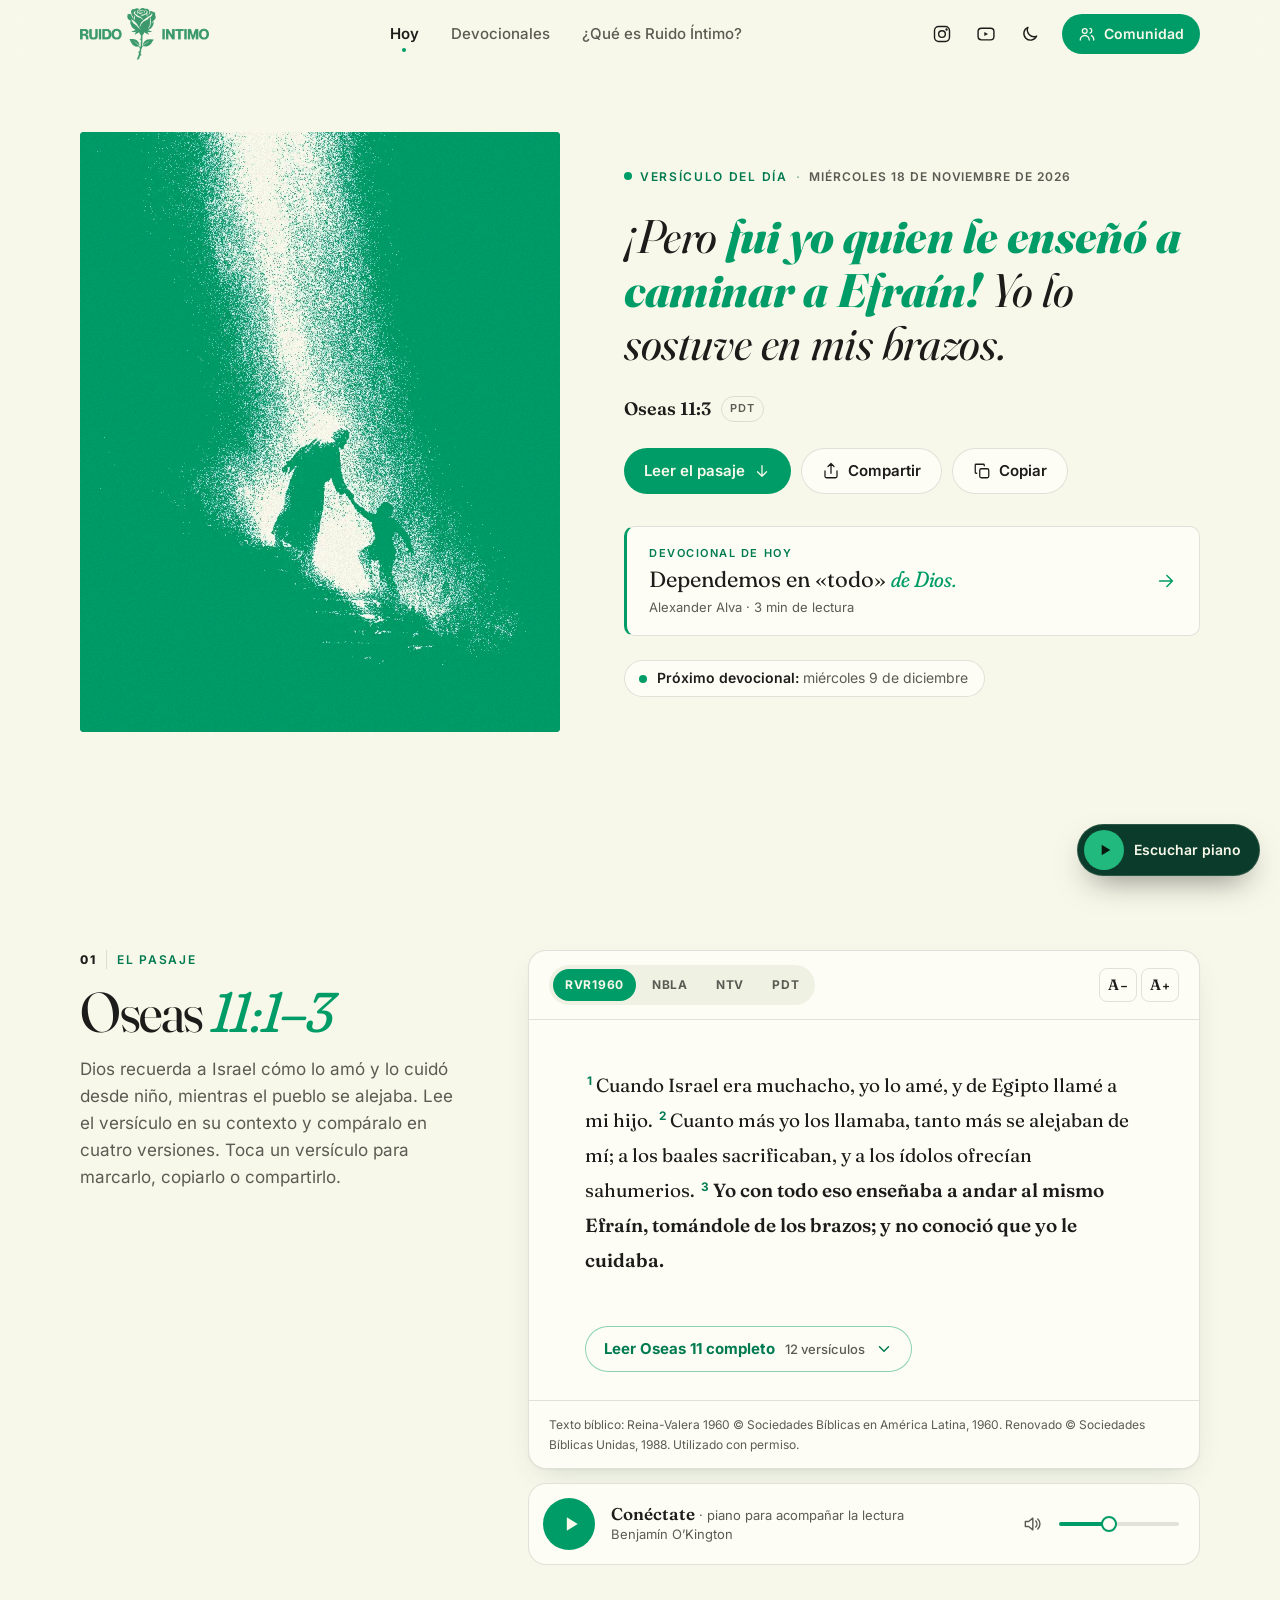
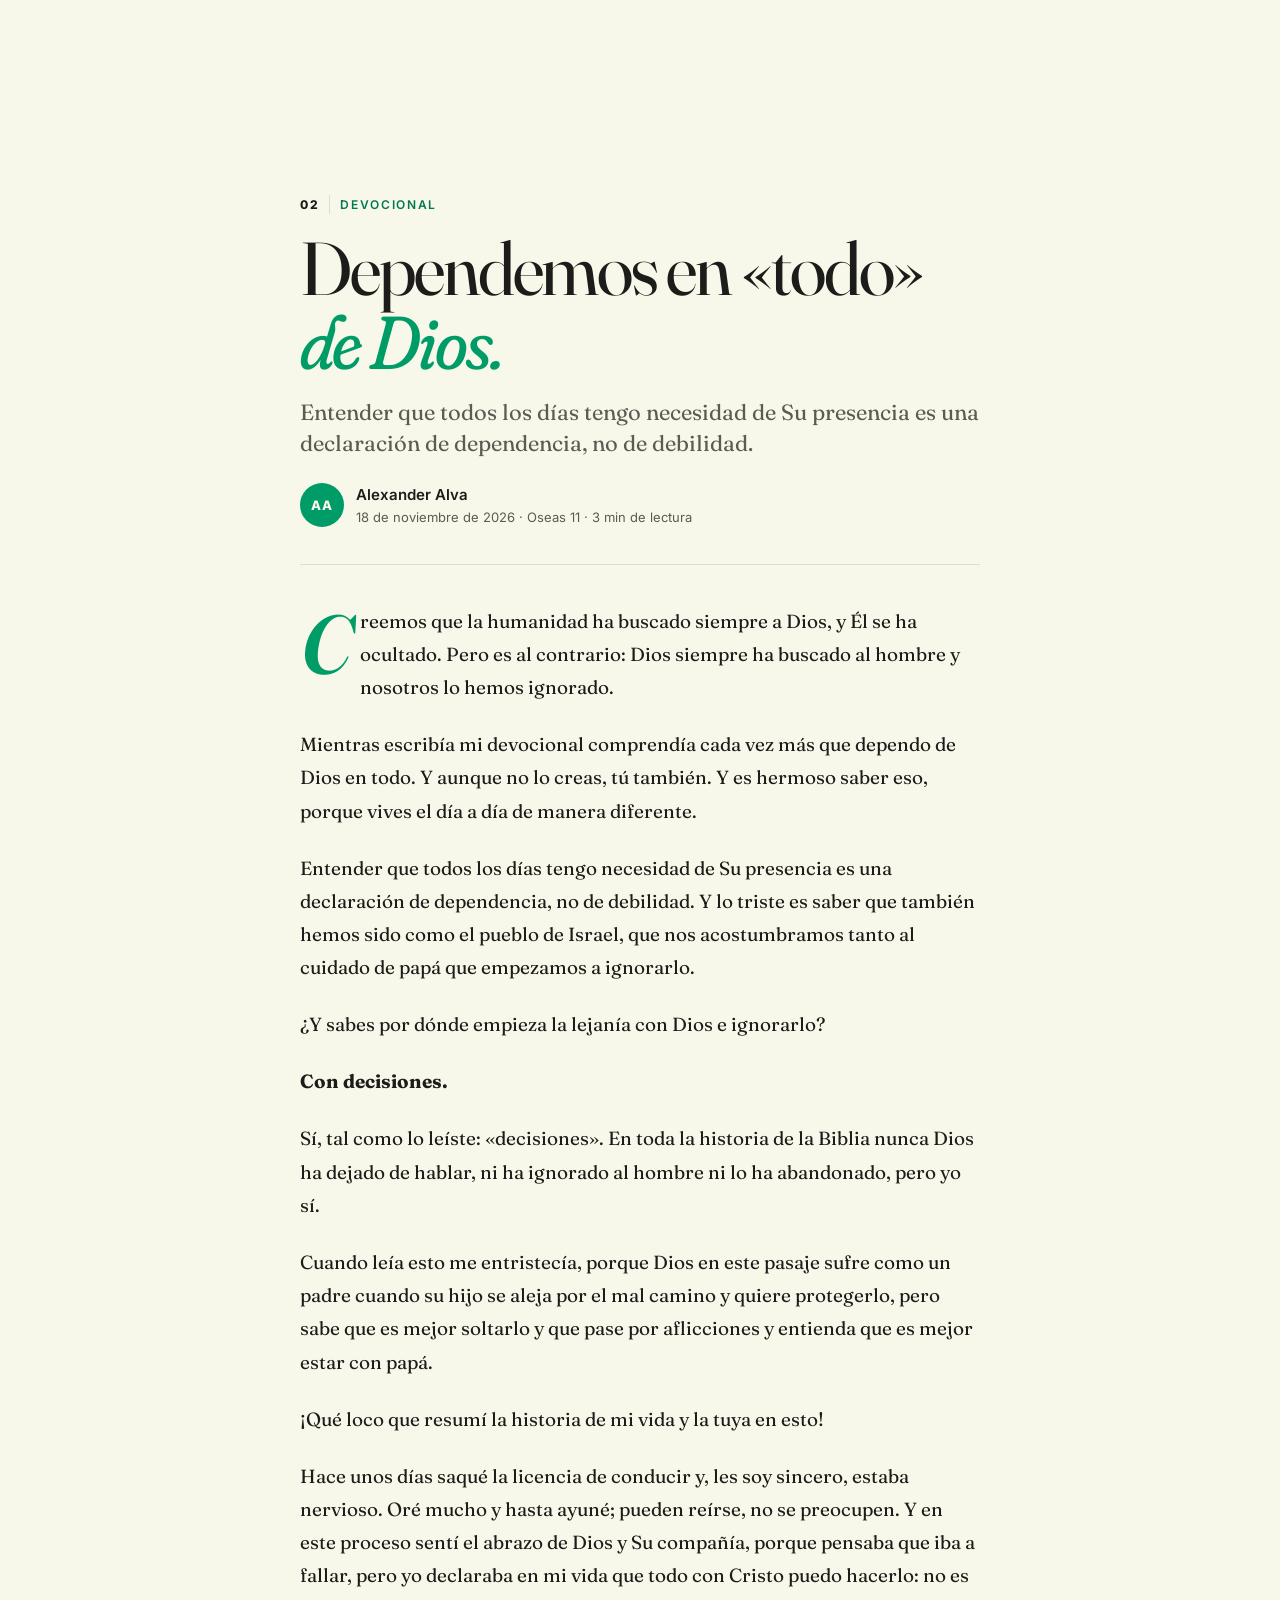
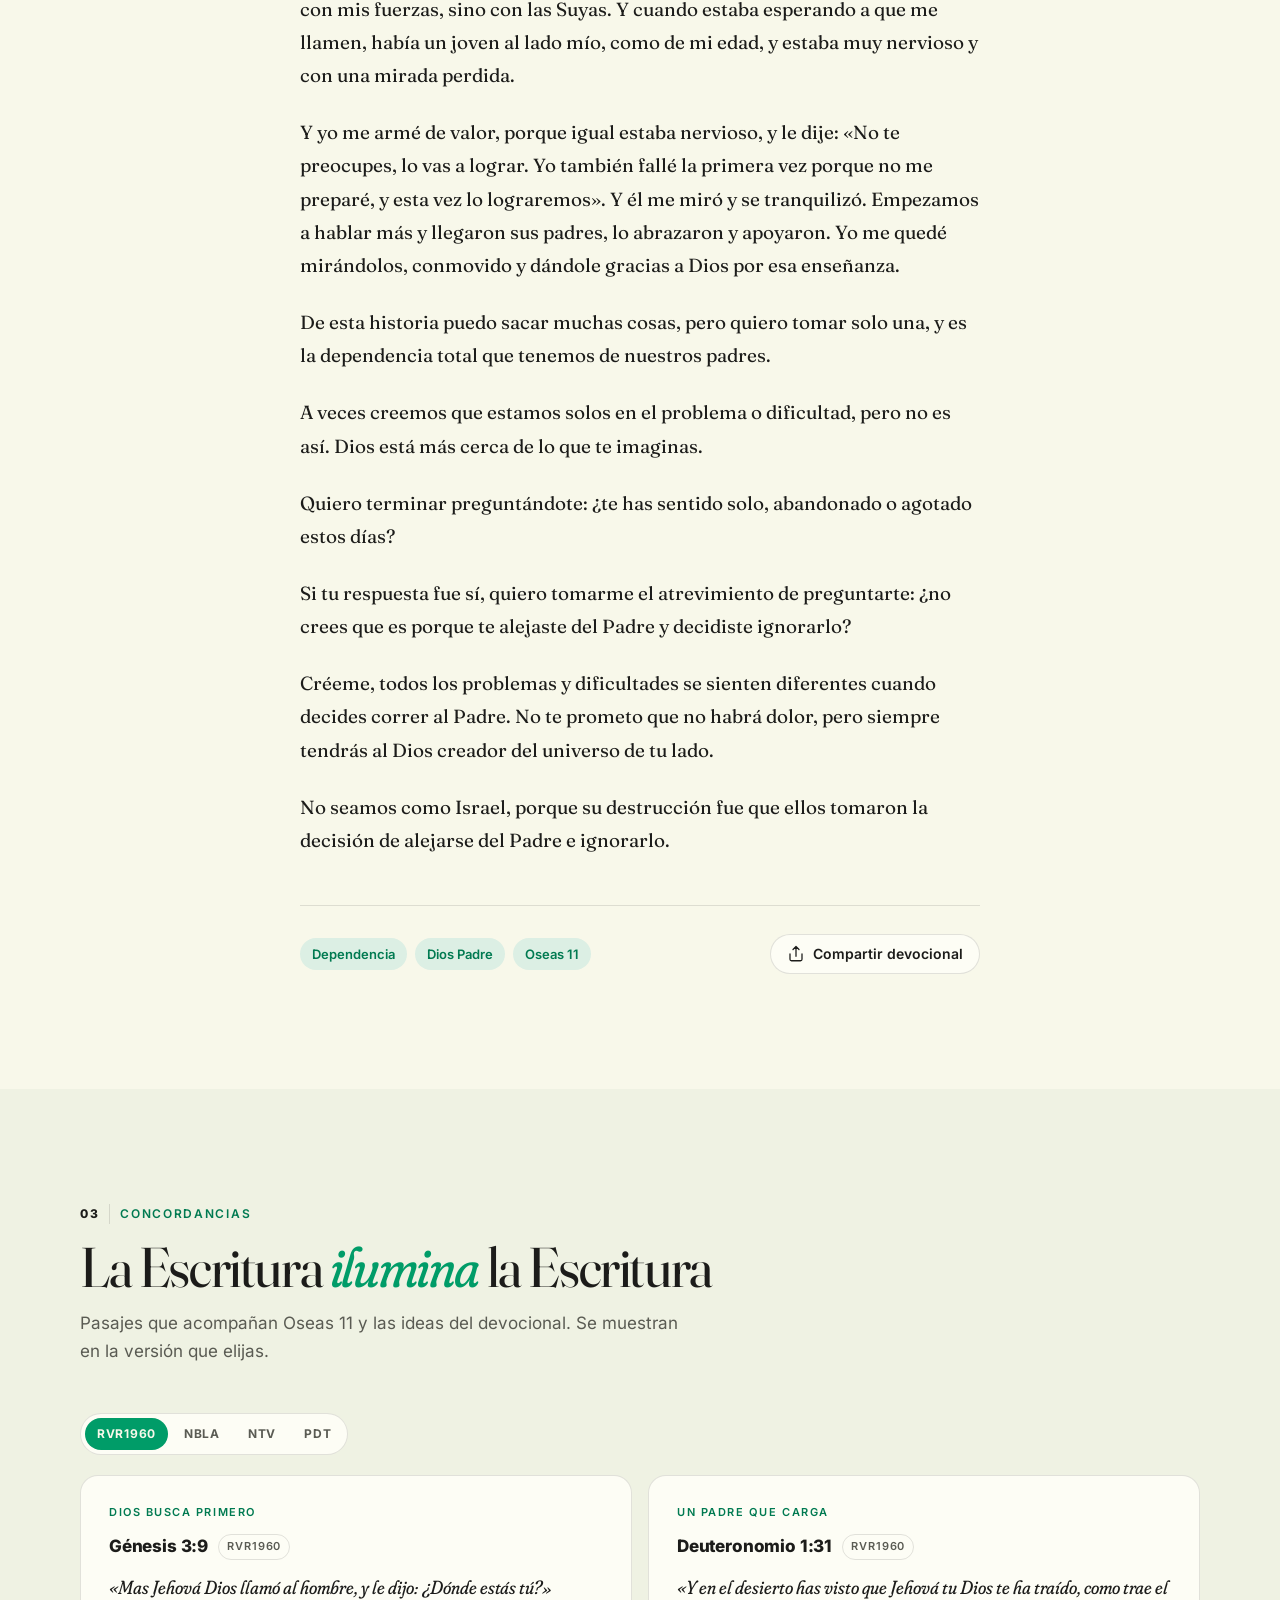
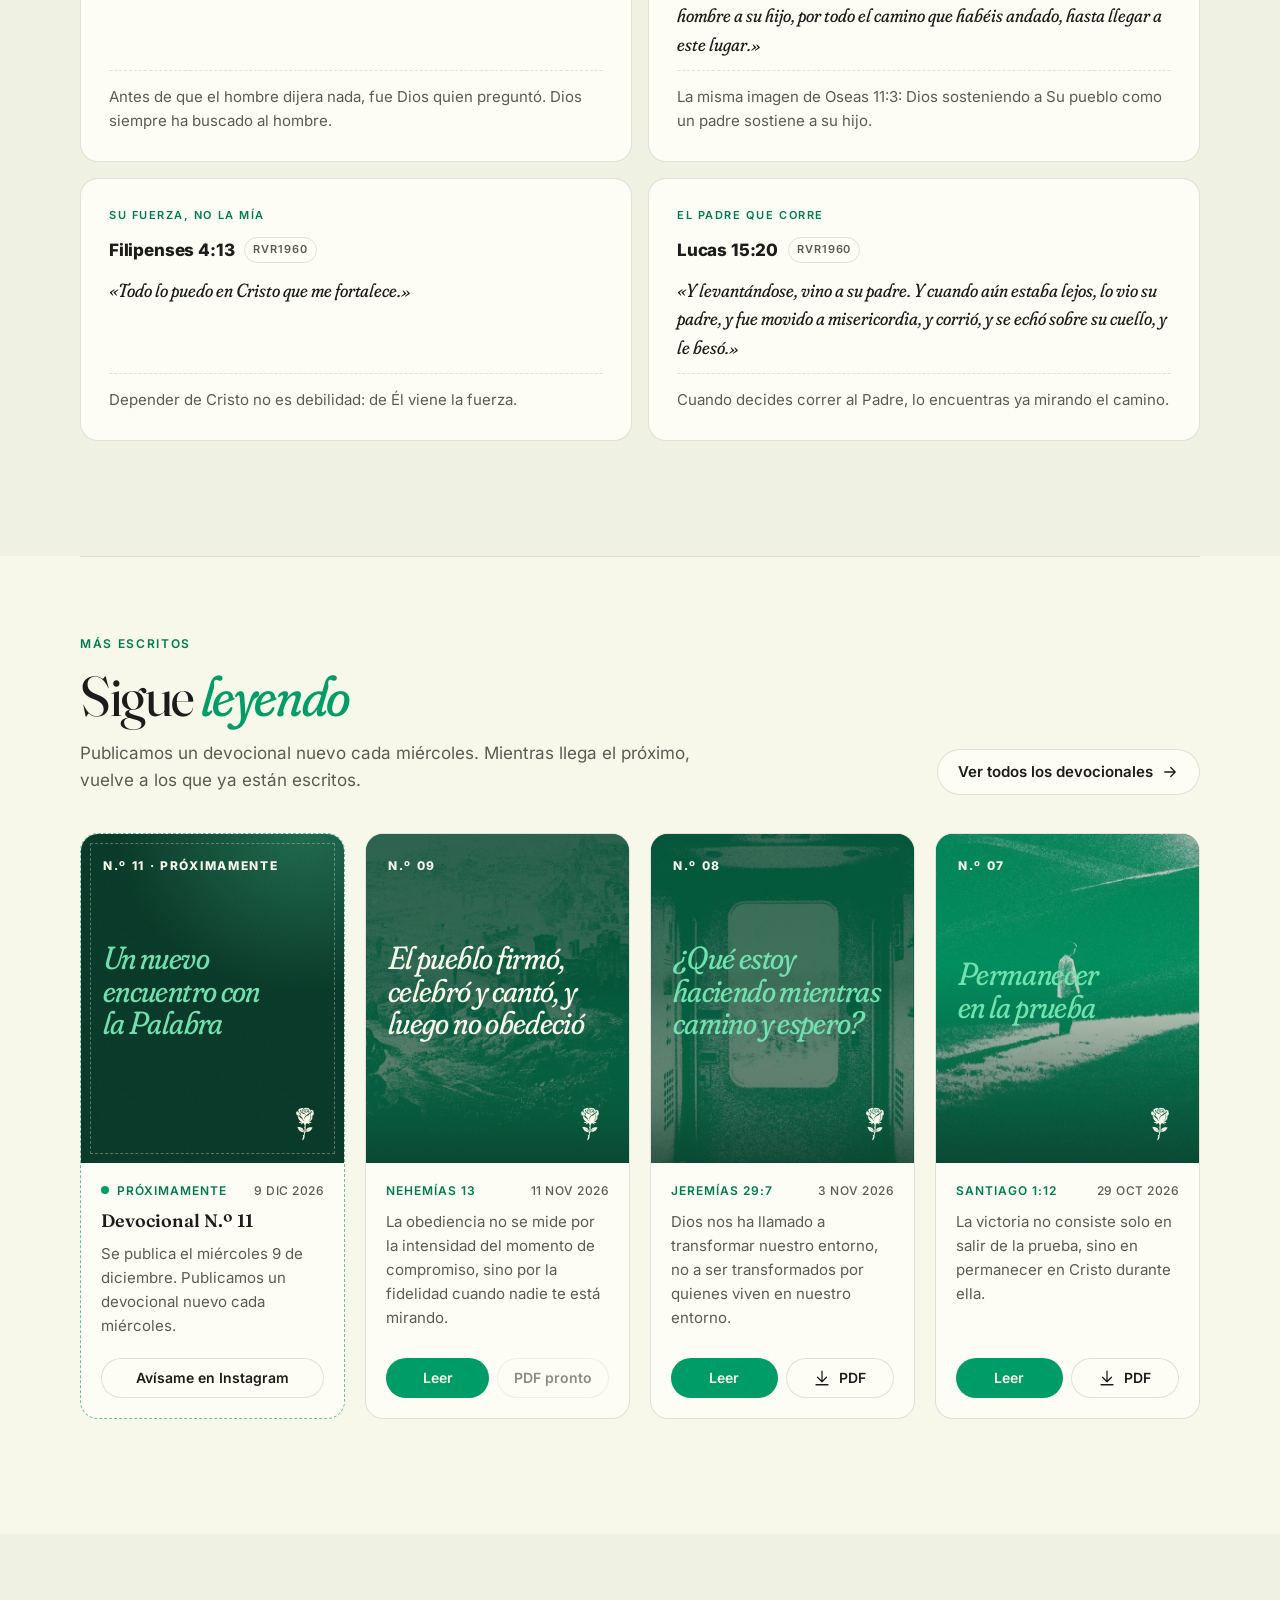
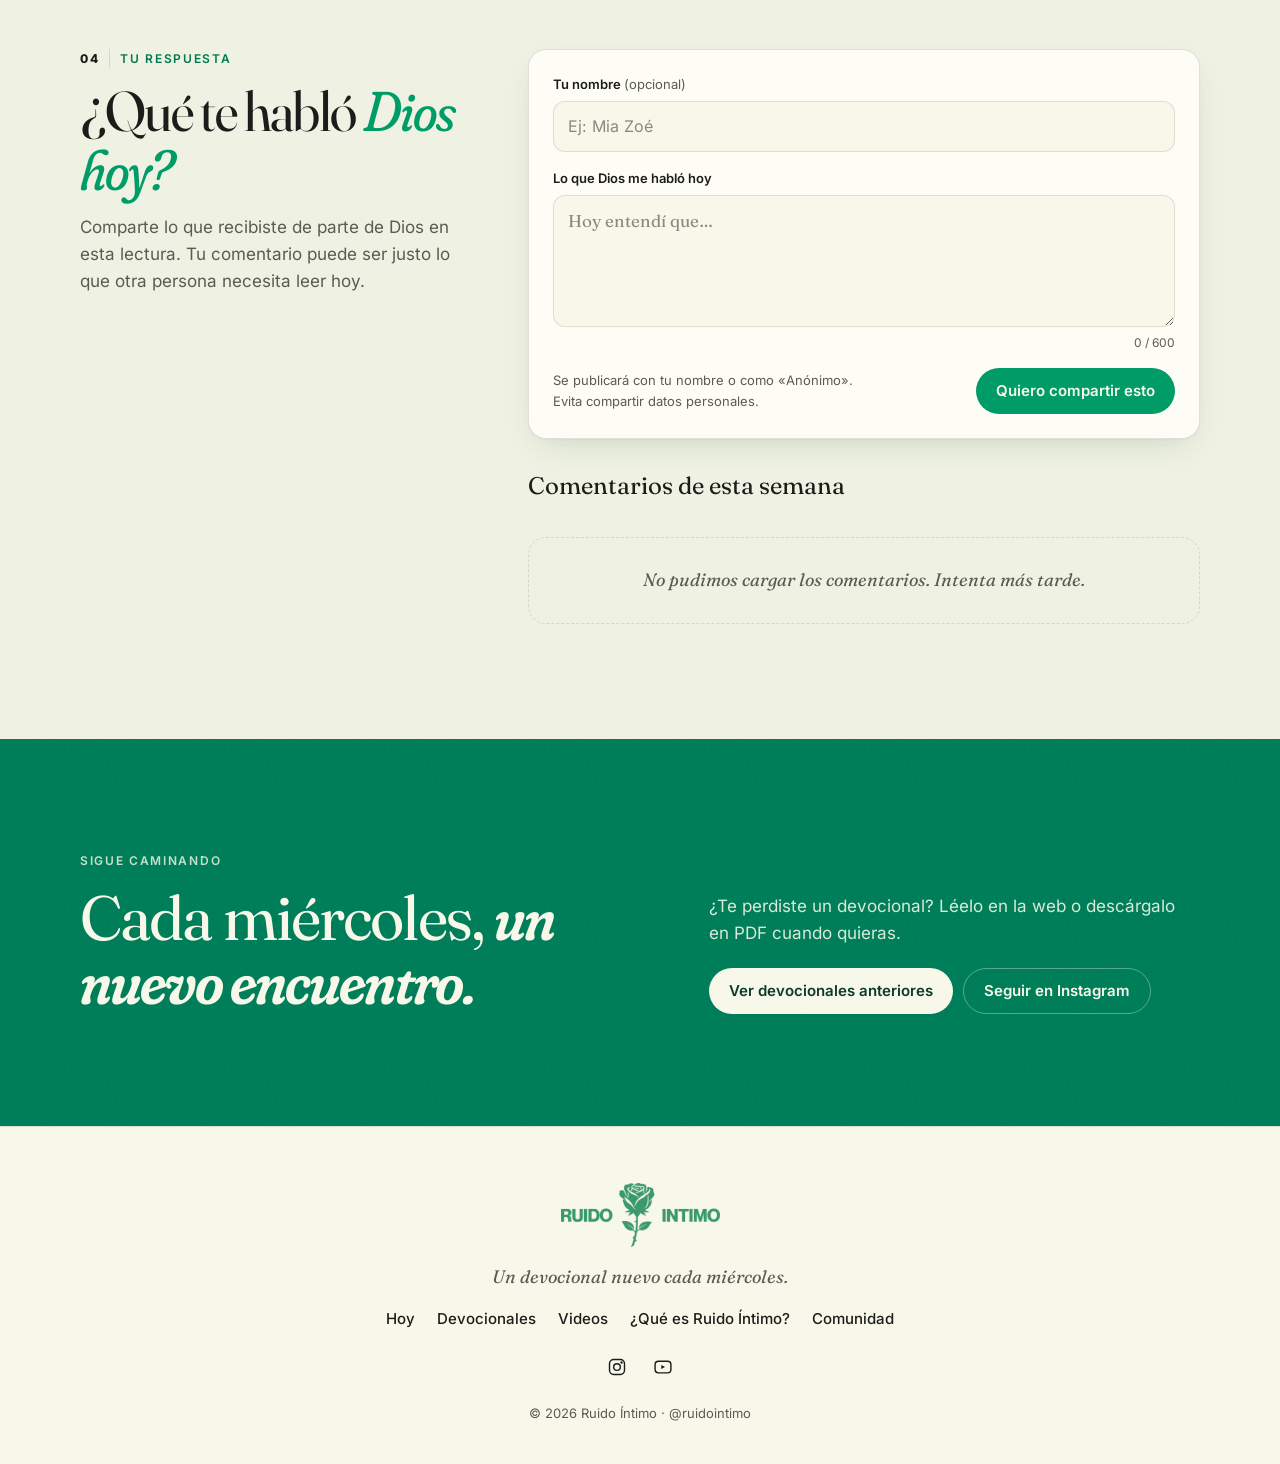
==== commit ba3eee4c: "Concordancias después del devocional (N.º 10)" ====
--- a/index.html
+++ b/index.html
@@ -257,13 +257,86 @@
 
 
     <!-- ============================================================
-         3. CONCORDANCIAS
+         3. DEVOCIONAL (tu escrito)
+    ============================================================ -->
+    <section class="seccion" id="devocional" aria-labelledby="titulo-devocional">
+      <article class="devocional" id="devocional-articulo">
+
+        <!-- Texto del autor: ordenado y con ortografía corregida, sin cambiar su voz -->
+        <header class="devocional-cabecera revelar">
+          <p class="eyebrow"><span class="num">02</span> Devocional</p>
+          <h2 id="titulo-devocional" class="devocional-titulo">Dependemos en «todo» <em>de Dios.</em></h2>
+          <p class="devocional-bajada">Entender que todos los días tengo necesidad de Su presencia es una declaración de dependencia, no de debilidad.</p>
+
+          <div class="autor">
+            <span class="autor-avatar" aria-hidden="true">AA</span>
+            <div>
+              <p class="autor-nombre">Alexander Alva</p>
+              <p class="autor-meta"><time data-fecha="2026-11-18">18 de noviembre de 2026</time> · Oseas 11 · 3 min de lectura</p>
+            </div>
+          </div>
+        </header>
+
+        <div class="devocional-cuerpo" id="devocional-cuerpo">
+          <p class="capitular">Creemos que la humanidad ha buscado siempre a Dios, y Él se ha ocultado. Pero es al contrario: Dios siempre ha buscado al hombre y nosotros lo hemos ignorado.</p>
+
+          <p>Mientras escribía mi devocional comprendía cada vez más que dependo de Dios en todo. Y aunque no lo creas, tú también. Y es hermoso saber eso, porque vives el día a día de manera diferente.</p>
+
+          <p>Entender que todos los días tengo necesidad de Su presencia es una declaración de dependencia, no de debilidad. Y lo triste es saber que también hemos sido como el pueblo de Israel, que nos acostumbramos tanto al cuidado de papá que empezamos a ignorarlo.</p>
+
+          <p>¿Y sabes por dónde empieza la lejanía con Dios e ignorarlo?</p>
+
+          <p><strong>Con decisiones.</strong></p>
+
+          <p>Sí, tal como lo leíste: «decisiones». En toda la historia de la Biblia nunca Dios ha dejado de hablar, ni ha ignorado al hombre ni lo ha abandonado, pero yo sí.</p>
+
+          <p>Cuando leía esto me entristecía, porque Dios en este pasaje sufre como un padre cuando su hijo se aleja por el mal camino y quiere protegerlo, pero sabe que es mejor soltarlo y que pase por aflicciones y entienda que es mejor estar con papá.</p>
+
+          <p>¡Qué loco que resumí la historia de mi vida y la tuya en esto!</p>
+
+          <p>Hace unos días saqué la licencia de conducir y, les soy sincero, estaba nervioso. Oré mucho y hasta ayuné; pueden reírse, no se preocupen. Y en este proceso sentí el abrazo de Dios y Su compañía, porque pensaba que iba a fallar, pero yo declaraba en mi vida que todo con Cristo puedo hacerlo: no es con mis fuerzas, sino con las Suyas. Y cuando estaba esperando a que me llamen, había un joven al lado mío, como de mi edad, y estaba muy nervioso y con una mirada perdida.</p>
+
+          <p>Y yo me armé de valor, porque igual estaba nervioso, y le dije: «No te preocupes, lo vas a lograr. Yo también fallé la primera vez porque no me preparé, y esta vez lo lograremos». Y él me miró y se tranquilizó. Empezamos a hablar más y llegaron sus padres, lo abrazaron y apoyaron. Yo me quedé mirándolos, conmovido y dándole gracias a Dios por esa enseñanza.</p>
+
+          <p>De esta historia puedo sacar muchas cosas, pero quiero tomar solo una, y es la dependencia total que tenemos de nuestros padres.</p>
+
+          <p>A veces creemos que estamos solos en el problema o dificultad, pero no es así. Dios está más cerca de lo que te imaginas.</p>
+
+          <p>Quiero terminar preguntándote: ¿te has sentido solo, abandonado o agotado estos días?</p>
+
+          <p>Si tu respuesta fue sí, quiero tomarme el atrevimiento de preguntarte: ¿no crees que es porque te alejaste del Padre y decidiste ignorarlo?</p>
+
+          <p>Créeme, todos los problemas y dificultades se sienten diferentes cuando decides correr al Padre. No te prometo que no habrá dolor, pero siempre tendrás al Dios creador del universo de tu lado.</p>
+
+          <p>No seamos como Israel, porque su destrucción fue que ellos tomaron la decisión de alejarse del Padre e ignorarlo.</p>
+        </div>
+
+        <footer class="devocional-pie">
+          <ul class="tags" aria-label="Temas">
+            <li>Dependencia</li>
+            <li>Dios Padre</li>
+            <li>Oseas 11</li>
+          </ul>
+          <div class="devocional-pie-acciones">
+            <button type="button" class="btn btn-borde btn-sm" data-compartir data-texto="Dependemos en «todo» de Dios — devocional de Ruido Íntimo sobre Oseas 11.">
+              <svg viewBox="0 0 24 24" aria-hidden="true"><path d="M4 12v7a2 2 0 0 0 2 2h12a2 2 0 0 0 2-2v-7M16 6l-4-4-4 4M12 2v13"/></svg>
+              Compartir devocional
+            </button>
+          </div>
+        </footer>
+
+      </article>
+    </section>
+
+
+    <!-- ============================================================
+         4. CONCORDANCIAS (después del devocional)
     ============================================================ -->
     <section class="seccion seccion-tinte" id="concordancias" aria-labelledby="titulo-conc">
       <div class="contenedor">
 
         <header class="seccion-cabecera revelar">
-          <p class="eyebrow"><span class="num">02</span> Concordancias</p>
+          <p class="eyebrow"><span class="num">03</span> Concordancias</p>
           <h2 id="titulo-conc" class="titulo-seccion">La Escritura <em>ilumina</em> la Escritura</h2>
           <p class="bajada">Pasajes que acompañan Oseas 11 y las ideas del devocional. Se muestran en la versión que elijas.</p>
         </header>
@@ -319,79 +392,6 @@
         </div>
 
       </div>
-    </section>
-
-
-    <!-- ============================================================
-         4. DEVOCIONAL (tu escrito)
-    ============================================================ -->
-    <section class="seccion" id="devocional" aria-labelledby="titulo-devocional">
-      <article class="devocional" id="devocional-articulo">
-
-        <!-- Texto del autor: ordenado y con ortografía corregida, sin cambiar su voz -->
-        <header class="devocional-cabecera revelar">
-          <p class="eyebrow"><span class="num">03</span> Devocional</p>
-          <h2 id="titulo-devocional" class="devocional-titulo">Dependemos en «todo» <em>de Dios.</em></h2>
-          <p class="devocional-bajada">Entender que todos los días tengo necesidad de Su presencia es una declaración de dependencia, no de debilidad.</p>
-
-          <div class="autor">
-            <span class="autor-avatar" aria-hidden="true">AA</span>
-            <div>
-              <p class="autor-nombre">Alexander Alva</p>
-              <p class="autor-meta"><time data-fecha="2026-11-18">18 de noviembre de 2026</time> · Oseas 11 · 3 min de lectura</p>
-            </div>
-          </div>
-        </header>
-
-        <div class="devocional-cuerpo" id="devocional-cuerpo">
-          <p class="capitular">Creemos que la humanidad ha buscado siempre a Dios, y Él se ha ocultado. Pero es al contrario: Dios siempre ha buscado al hombre y nosotros lo hemos ignorado.</p>
-
-          <p>Mientras escribía mi devocional comprendía cada vez más que dependo de Dios en todo. Y aunque no lo creas, tú también. Y es hermoso saber eso, porque vives el día a día de manera diferente.</p>
-
-          <p>Entender que todos los días tengo necesidad de Su presencia es una declaración de dependencia, no de debilidad. Y lo triste es saber que también hemos sido como el pueblo de Israel, que nos acostumbramos tanto al cuidado de papá que empezamos a ignorarlo.</p>
-
-          <p>¿Y sabes por dónde empieza la lejanía con Dios e ignorarlo?</p>
-
-          <p><strong>Con decisiones.</strong></p>
-
-          <p>Sí, tal como lo leíste: «decisiones». En toda la historia de la Biblia nunca Dios ha dejado de hablar, ni ha ignorado al hombre ni lo ha abandonado, pero yo sí.</p>
-
-          <p>Cuando leía esto me entristecía, porque Dios en este pasaje sufre como un padre cuando su hijo se aleja por el mal camino y quiere protegerlo, pero sabe que es mejor soltarlo y que pase por aflicciones y entienda que es mejor estar con papá.</p>
-
-          <p>¡Qué loco que resumí la historia de mi vida y la tuya en esto!</p>
-
-          <p>Hace unos días saqué la licencia de conducir y, les soy sincero, estaba nervioso. Oré mucho y hasta ayuné; pueden reírse, no se preocupen. Y en este proceso sentí el abrazo de Dios y Su compañía, porque pensaba que iba a fallar, pero yo declaraba en mi vida que todo con Cristo puedo hacerlo: no es con mis fuerzas, sino con las Suyas. Y cuando estaba esperando a que me llamen, había un joven al lado mío, como de mi edad, y estaba muy nervioso y con una mirada perdida.</p>
-
-          <p>Y yo me armé de valor, porque igual estaba nervioso, y le dije: «No te preocupes, lo vas a lograr. Yo también fallé la primera vez porque no me preparé, y esta vez lo lograremos». Y él me miró y se tranquilizó. Empezamos a hablar más y llegaron sus padres, lo abrazaron y apoyaron. Yo me quedé mirándolos, conmovido y dándole gracias a Dios por esa enseñanza.</p>
-
-          <p>De esta historia puedo sacar muchas cosas, pero quiero tomar solo una, y es la dependencia total que tenemos de nuestros padres.</p>
-
-          <p>A veces creemos que estamos solos en el problema o dificultad, pero no es así. Dios está más cerca de lo que te imaginas.</p>
-
-          <p>Quiero terminar preguntándote: ¿te has sentido solo, abandonado o agotado estos días?</p>
-
-          <p>Si tu respuesta fue sí, quiero tomarme el atrevimiento de preguntarte: ¿no crees que es porque te alejaste del Padre y decidiste ignorarlo?</p>
-
-          <p>Créeme, todos los problemas y dificultades se sienten diferentes cuando decides correr al Padre. No te prometo que no habrá dolor, pero siempre tendrás al Dios creador del universo de tu lado.</p>
-
-          <p>No seamos como Israel, porque su destrucción fue que ellos tomaron la decisión de alejarse del Padre e ignorarlo.</p>
-        </div>
-
-        <footer class="devocional-pie">
-          <ul class="tags" aria-label="Temas">
-            <li>Dependencia</li>
-            <li>Dios Padre</li>
-            <li>Oseas 11</li>
-          </ul>
-          <div class="devocional-pie-acciones">
-            <button type="button" class="btn btn-borde btn-sm" data-compartir data-texto="Dependemos en «todo» de Dios — devocional de Ruido Íntimo sobre Oseas 11.">
-              <svg viewBox="0 0 24 24" aria-hidden="true"><path d="M4 12v7a2 2 0 0 0 2 2h12a2 2 0 0 0 2-2v-7M16 6l-4-4-4 4M12 2v13"/></svg>
-              Compartir devocional
-            </button>
-          </div>
-        </footer>
-
-      </article>
     </section>
 
 
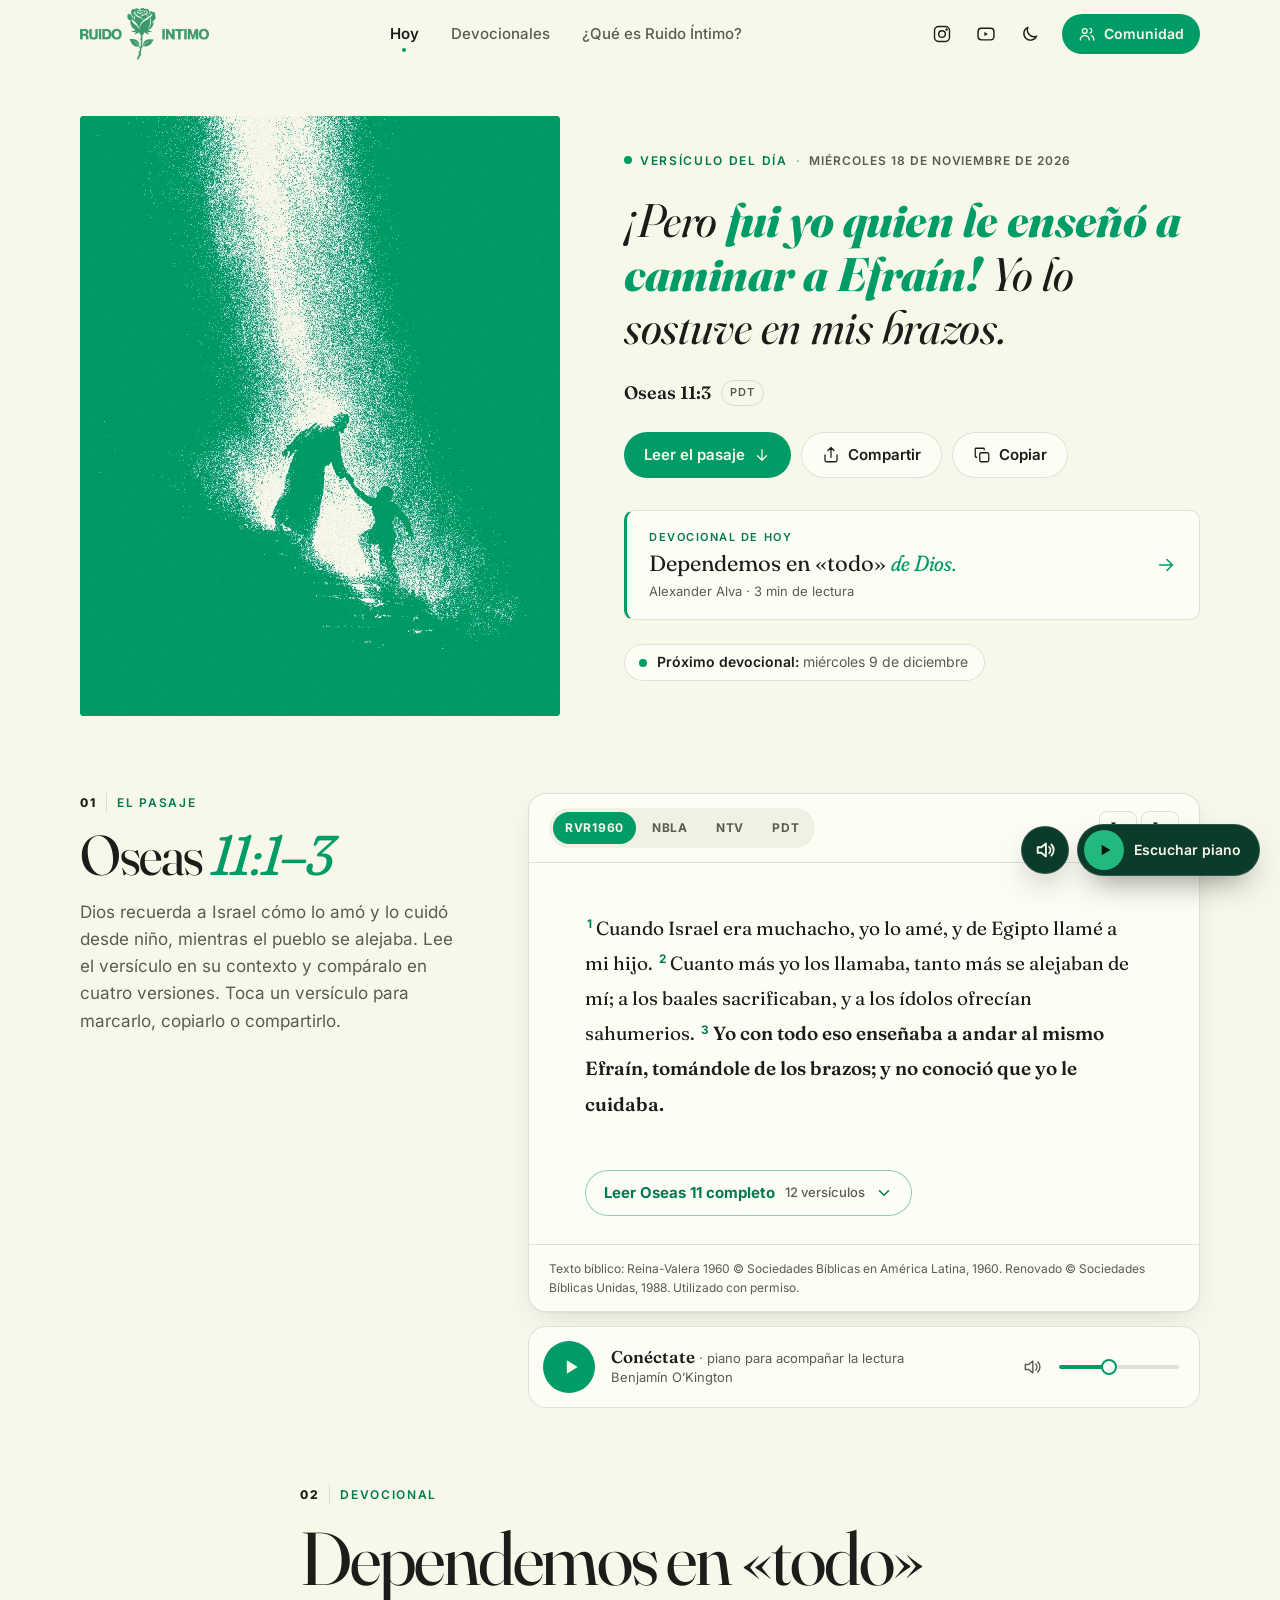
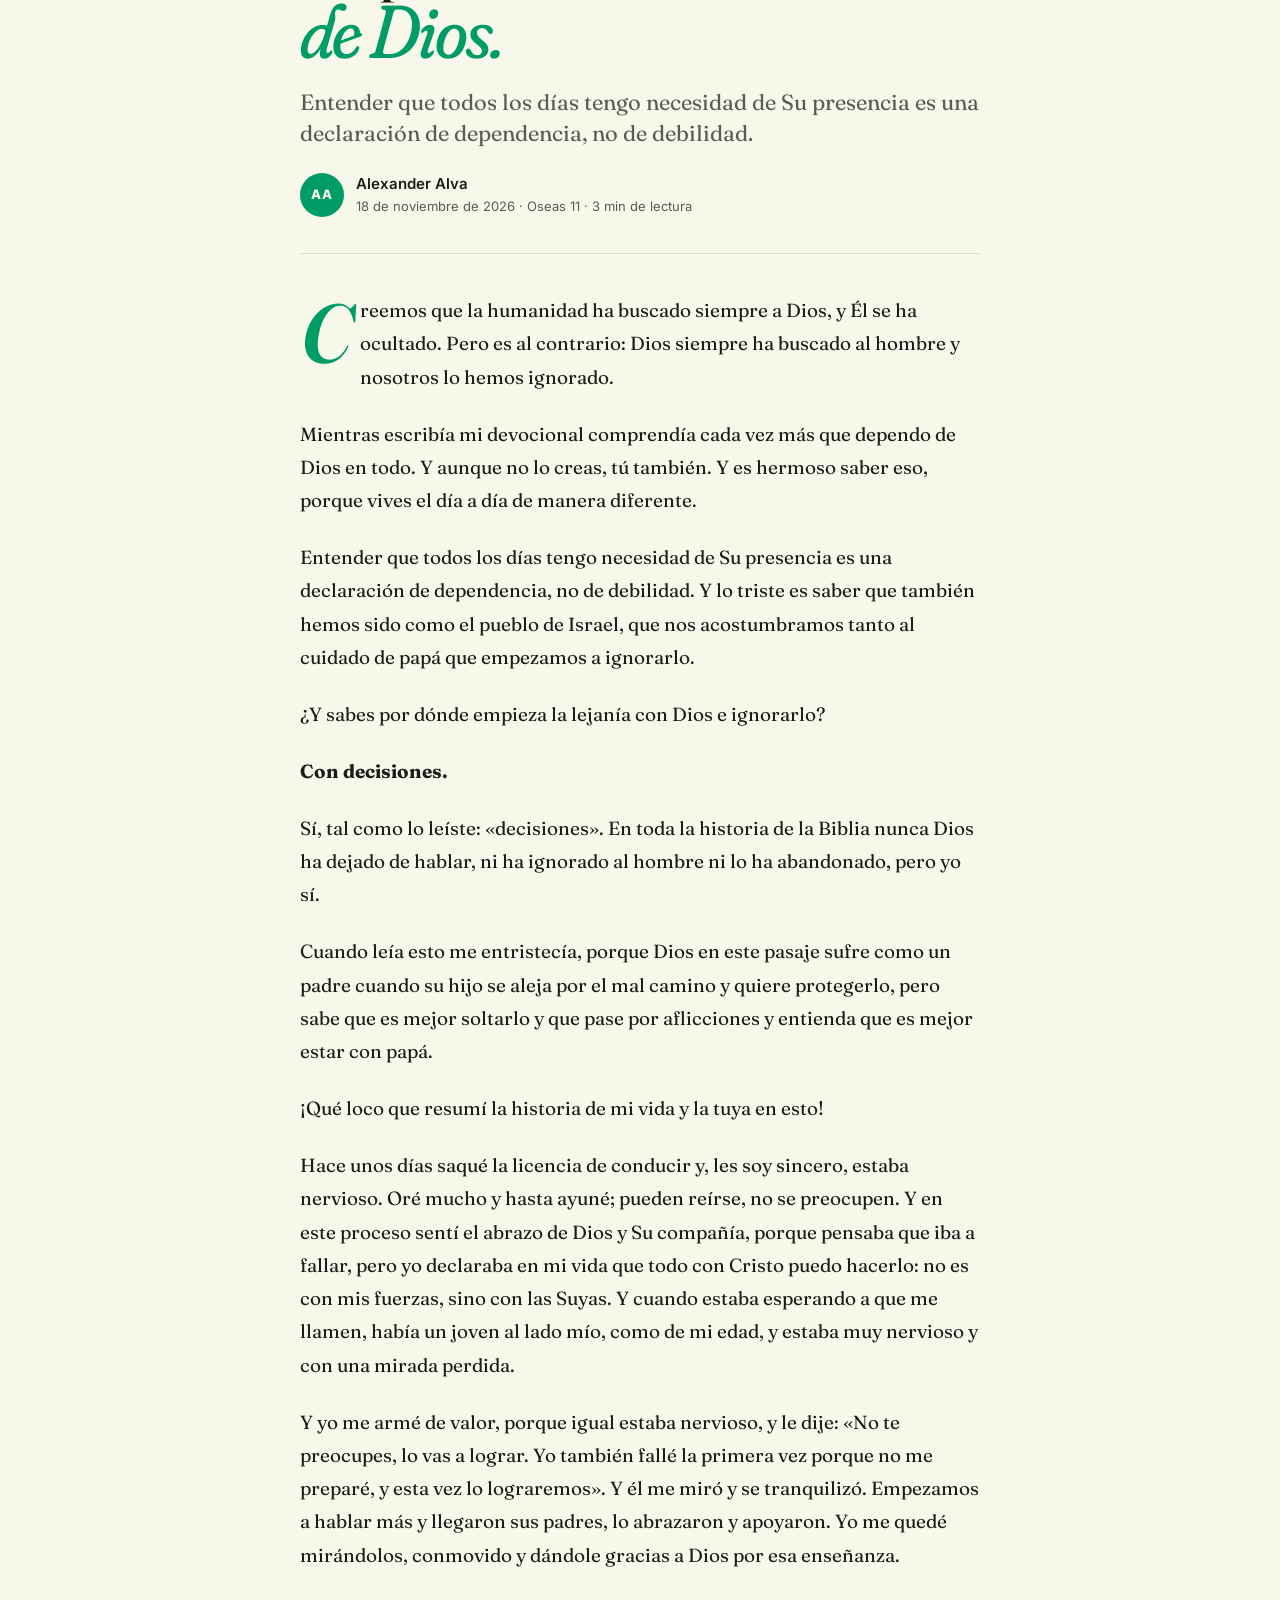
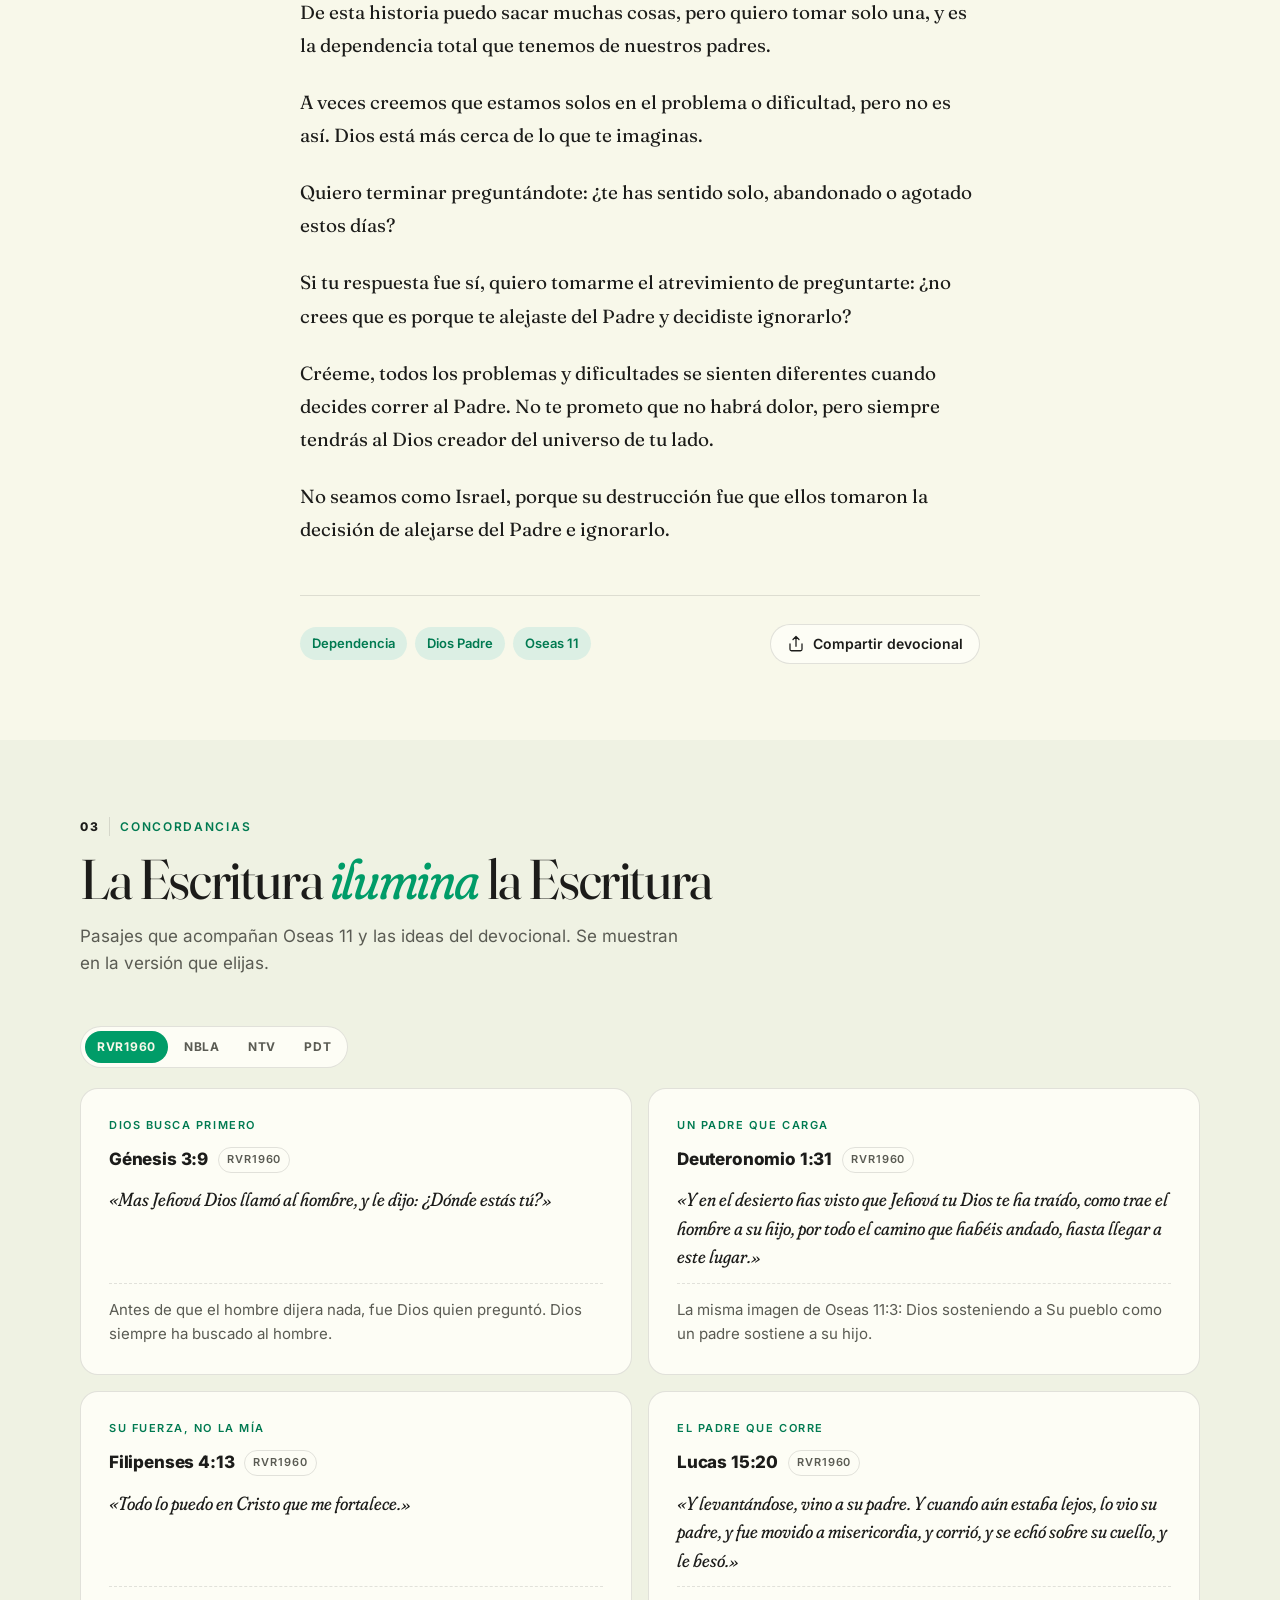
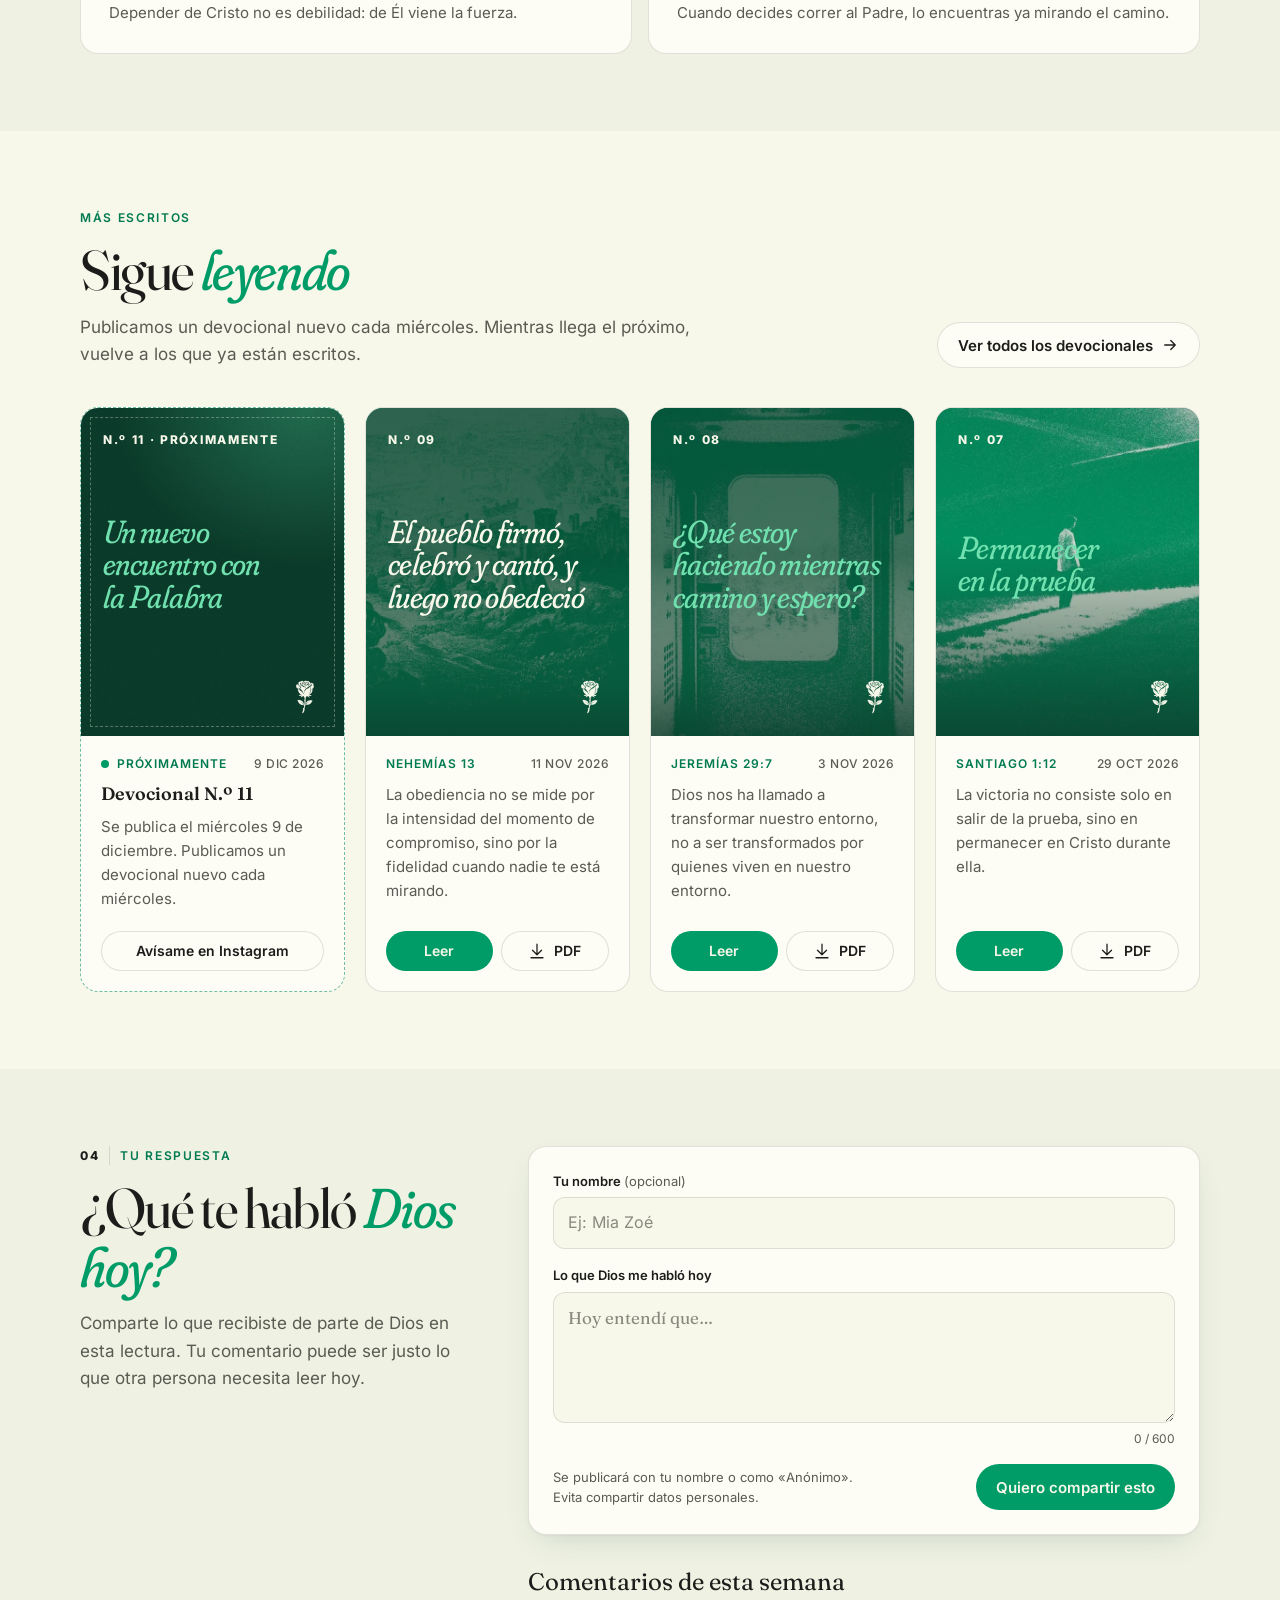
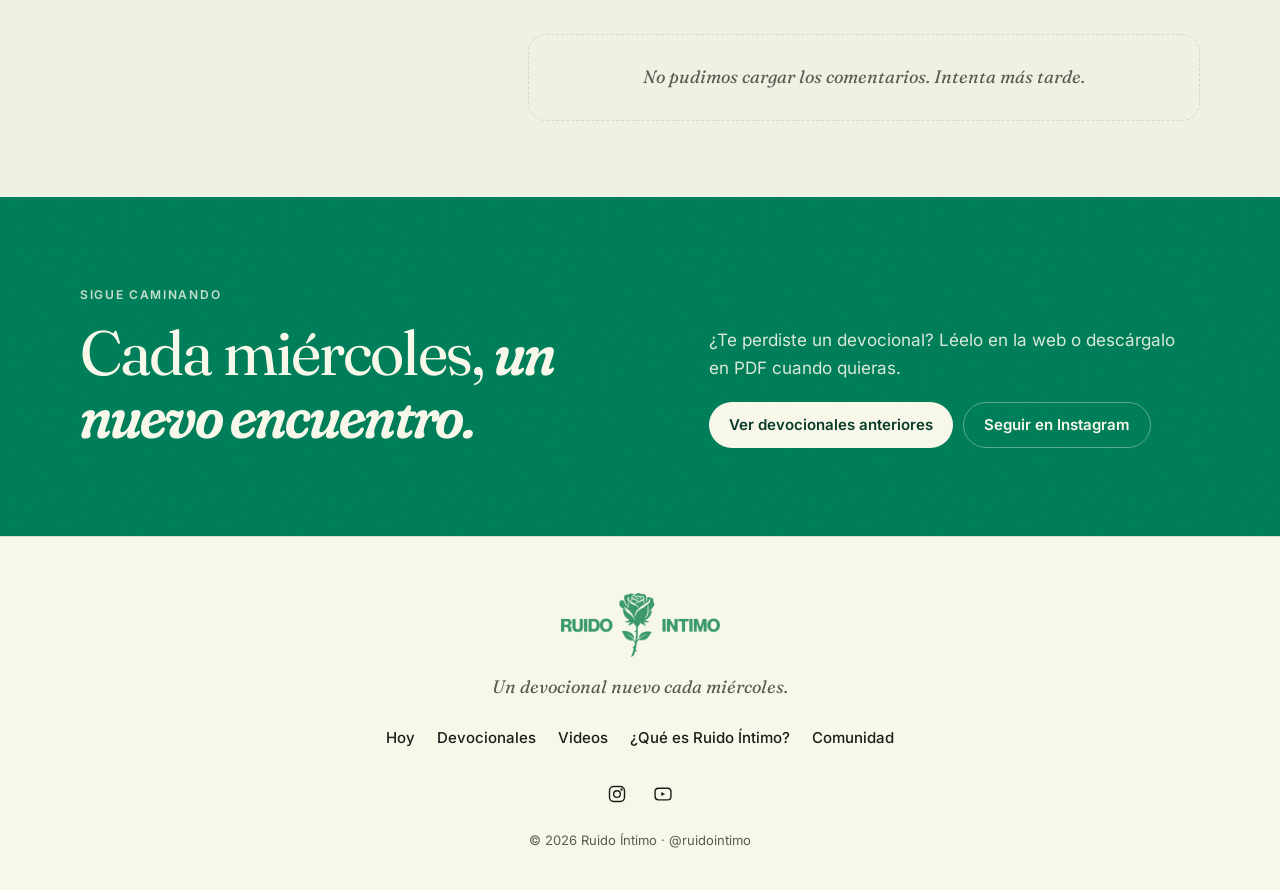
==== commit 1154560b: "Concordancias al final, espaciado, volumen flotante, PDFs con diseño único y mejoras de velocidad" ====
--- a/index.html
+++ b/index.html
@@ -4,7 +4,7 @@
   <meta charset="UTF-8">
   <meta name="viewport" content="width=device-width, initial-scale=1.0">
   <title>Ruido Íntimo · Versículo y devocional de hoy</title>
-  <meta name="description" content="Del ruido interior a la intimidad con Dios. Versículo del día, pasaje bíblico, concordancias y devocional.">
+  <meta name="description" content="Del ruido interior a la intimidad con Dios. Versículo del día, pasaje bíblico, devocional y concordancias.">
   <meta name="theme-color" content="#F8F8EA" media="(prefers-color-scheme: light)">
   <meta name="theme-color" content="#0E1310" media="(prefers-color-scheme: dark)">
 
@@ -26,6 +26,7 @@
   </script>
 
   <!-- Tipografías propias: se precargan las que se ven primero -->
+  <link rel="preload" href="fonts/fraunces.woff2" as="font" type="font/woff2" crossorigin>
   <link rel="preload" href="fonts/fraunces-italic.woff2" as="font" type="font/woff2" crossorigin>
   <link rel="preload" href="fonts/inter.woff2" as="font" type="font/woff2" crossorigin>
 
@@ -48,8 +49,8 @@
     <div class="contenedor cabecera-inner">
       <!-- Logotipo: versión a color (modo día) y blanca (modo noche) -->
       <a href="index.html" class="marca" aria-label="Ruido Íntimo — inicio">
-        <img class="logo logo-color"  src="img/logo-color.png"  alt="" width="800" height="322">
-        <img class="logo logo-blanco" src="img/logo-blanco.png" alt="" width="800" height="322">
+        <img class="logo logo-color"  src="img/logo-color-sm.png"  alt="" width="800" height="322">
+        <img class="logo logo-blanco" src="img/logo-blanco-sm.png" alt="" width="800" height="322">
       </a>
 
       <nav class="nav" aria-label="Principal">
@@ -500,8 +501,8 @@
   <footer class="pie">
     <div class="contenedor pie-inner">
       <a href="index.html" class="pie-marca" aria-label="Ruido Íntimo — inicio">
-        <img class="logo logo-color"  src="img/logo-color.png"  alt="" width="800" height="322" loading="lazy">
-        <img class="logo logo-blanco" src="img/logo-blanco.png" alt="" width="800" height="322" loading="lazy">
+        <img class="logo logo-color"  src="img/logo-color-sm.png"  alt="" width="800" height="322" loading="lazy">
+        <img class="logo logo-blanco" src="img/logo-blanco-sm.png" alt="" width="800" height="322" loading="lazy">
       </a>
       <p class="pie-lema">Un devocional nuevo cada miércoles.</p>
       <nav class="pie-nav" aria-label="Pie de página">
--- a/css/estilos.css
+++ b/css/estilos.css
@@ -79,6 +79,7 @@
   --sombra:       0 1px 2px rgba(0,0,0,.04), 0 12px 32px -12px rgba(11,59,42,.18);
   --tam-lectura:  1.1875rem; /* 19px — el lector A−/A+ lo modifica */
   --cabecera-alto: 68px;
+  --esp-seccion: clamp(44px, 6vw, 80px);   /* aire vertical entre apartados */
 }
 
 /* Modo noche: cuando el sistema lo pide y la persona no eligió "día" */
@@ -347,7 +348,7 @@
    05. HOY — VERSÍCULO DEL DÍA
 ------------------------------------------------------------ */
 .hoy {
-  padding-block: clamp(24px, 5vw, 64px) clamp(56px, 8vw, 112px);
+  padding-block: clamp(24px, 4vw, 48px) var(--esp-seccion);
 }
 
 .hoy-grid {
@@ -448,7 +449,10 @@
 /* ------------------------------------------------------------
    06. SECCIONES GENÉRICAS
 ------------------------------------------------------------ */
-.seccion { padding-block: clamp(64px, 9vw, 120px); }
+.seccion { padding-block: var(--esp-seccion); }
+/* Dos apartados seguidos con el mismo fondo: el aire se cuenta una sola vez */
+.hoy + .seccion,
+.seccion:not(.seccion-tinte) + .seccion:not(.seccion-tinte) { padding-top: 0; }
 .seccion-tinte { background: var(--tinte); }
 
 .seccion-cabecera {
@@ -646,11 +650,16 @@
   background: var(--papel); border: 2px solid var(--verde);
 }
 
-/* Botón flotante del piano: siempre a mano, en cualquier pantalla */
-.piano-fab {
+/* Controles flotantes del piano (volumen + play): siempre a mano, en cualquier pantalla */
+.piano-flota {
   position: fixed; z-index: 65;
   right: max(20px, env(safe-area-inset-right));
   bottom: calc(24px + env(safe-area-inset-bottom));
+  display: flex; align-items: center; gap: 8px;
+  transition: bottom .25s ease;
+  animation: aparecer .4s ease both;
+}
+.piano-fab {
   display: inline-flex; align-items: center; gap: 10px;
   height: 52px; padding: 0 18px 0 6px;
   border-radius: 999px;
@@ -658,8 +667,7 @@
   border: 1px solid rgba(248,248,234,.14);
   font-size: .875rem; font-weight: 600; line-height: 1;
   box-shadow: 0 14px 32px -12px rgba(0,0,0,.5);
-  transition: transform .2s ease, bottom .25s ease, background-color .2s ease;
-  animation: aparecer .4s ease both;
+  transition: transform .2s ease, background-color .2s ease;
 }
 .piano-fab:hover { transform: translateY(-2px); }
 .piano-fab:active { transform: scale(.96); }
@@ -679,7 +687,61 @@
 .piano-fab.sonando .piano-ondas i { animation: onda 1.1s ease-in-out infinite; }
 .piano-fab.cargando .piano-fab-ico { animation: latido 1.2s ease-out infinite; }
 /* Si aparece la barra de versículos marcados, el botón sube para no taparla */
-body:has(.seleccion:not([hidden])) .piano-fab { bottom: calc(88px + env(safe-area-inset-bottom)); }
+body:has(.seleccion:not([hidden])) .piano-flota { bottom: calc(88px + env(safe-area-inset-bottom)); }
+
+/* Volumen flotante: botón con altavoz + panel con silencio y barra */
+.piano-volbtn {
+  display: grid; place-items: center; flex: none;
+  width: 48px; height: 48px; border-radius: 50%;
+  background: #0B3B2A; color: #F8F8EA;
+  border: 1px solid rgba(248,248,234,.14);
+  box-shadow: 0 14px 32px -12px rgba(0,0,0,.5);
+  transition: transform .2s ease, background-color .2s ease;
+}
+.piano-volbtn:hover { transform: translateY(-2px); }
+.piano-volbtn:active { transform: scale(.96); }
+.piano-volbtn:focus-visible, .piano-panel .piano-mute:focus-visible { outline: 3px solid #4FD3A0; outline-offset: 3px; }
+.piano-flota.vol-abierto .piano-volbtn { background: #22B97F; color: #08190F; }
+.piano-volbtn svg, .piano-panel svg {
+  width: 22px; height: 22px; fill: none; stroke: currentColor;
+  stroke-width: 2; stroke-linecap: round; stroke-linejoin: round;
+}
+.piano-flota .ico-mute { display: none; }
+.piano-flota.silencio .ico-vol { display: none; }
+.piano-flota.silencio .ico-mute { display: block; }
+
+.piano-panel {
+  position: absolute; right: 0; bottom: calc(100% + 10px);
+  display: flex; align-items: center; gap: 6px;
+  height: 52px; padding: 0 16px 0 6px;
+  border-radius: 999px;
+  background: #0B3B2A; color: #F8F8EA;
+  border: 1px solid rgba(248,248,234,.14);
+  box-shadow: 0 14px 32px -12px rgba(0,0,0,.5);
+  opacity: 0; visibility: hidden; transform: translateY(8px);
+  transition: opacity .2s ease, transform .2s ease, visibility 0s linear .2s;
+}
+.piano-flota.vol-abierto .piano-panel { opacity: 1; visibility: visible; transform: none; transition-delay: 0s; }
+.piano-panel .piano-mute { width: 40px; height: 40px; color: #F8F8EA; }
+.piano-panel .piano-mute:hover { background: rgba(248,248,234,.14); color: #F8F8EA; }
+.piano-nivel { min-width: 2.4ch; text-align: right; font-size: .8125rem; font-weight: 600; font-variant-numeric: tabular-nums; color: rgba(248,248,234,.85); }
+.piano-flota.silencio .piano-rango { opacity: .45; }
+.piano-rango {
+  -webkit-appearance: none; appearance: none;
+  width: 150px; height: 32px; background: transparent; cursor: pointer;
+}
+.piano-rango::-webkit-slider-runnable-track {
+  height: 4px; border-radius: 4px;
+  background: linear-gradient(to right, #4FD3A0 var(--lleno, 40%), rgba(248,248,234,.28) var(--lleno, 40%));
+}
+.piano-rango::-webkit-slider-thumb {
+  -webkit-appearance: none; width: 22px; height: 22px; margin-top: -9px;
+  border-radius: 50%; background: #F8F8EA; border: 0; box-shadow: 0 1px 4px rgba(0,0,0,.45);
+}
+.piano-rango::-moz-range-track { height: 4px; border-radius: 4px; background: rgba(248,248,234,.28); }
+.piano-rango::-moz-range-progress { height: 4px; border-radius: 4px; background: #4FD3A0; }
+.piano-rango::-moz-range-thumb { width: 22px; height: 22px; border-radius: 50%; background: #F8F8EA; border: 0; }
+.piano-rango:focus-visible { outline: 2px solid #4FD3A0; outline-offset: 4px; border-radius: 8px; }
 
 /* Comentarios */
 .comentarios-grid {
@@ -1055,7 +1117,7 @@
   overflow: hidden;
   background: #00805A; /* verde de marca un tono más profundo: contraste AA con texto crema */
   color: #F8F8EA;
-  padding-block: clamp(64px, 9vw, 112px);
+  padding-block: clamp(48px, 7vw, 88px);
 }
 .cierre::before {
   content: ""; position: absolute; inset: 0;
@@ -1089,6 +1151,7 @@
 .pie-redes { display: flex; gap: 6px; }
 .pie-lema { font-family: var(--serif); font-style: italic; font-size: 1.125rem; color: var(--tinta-suave); }
 .pie-nav { display: flex; flex-wrap: wrap; justify-content: center; gap: 6px 22px; font-size: .9375rem; font-weight: 500; }
+.pie-nav a { display: inline-flex; align-items: center; min-height: 40px; }   /* área táctil cómoda en celular */
 .pie-nav a:hover { color: var(--verde-texto); }
 .pie-copy { font-size: .8125rem; color: var(--tinta-suave); }
 
@@ -1357,7 +1420,7 @@
 /* ------------------------------------------------------------
    11b. ¿QUÉ ES RUIDO ÍNTIMO? (que-es.html)
 ------------------------------------------------------------ */
-.qe-hero { padding-block: clamp(24px, 5vw, 72px) clamp(56px, 8vw, 112px); }
+.qe-hero { padding-block: clamp(24px, 4vw, 48px) var(--esp-seccion); }
 .qe-hero-grid {
   display: grid;
   grid-template-columns: minmax(0, 7fr) minmax(0, 5fr);
@@ -1544,7 +1607,7 @@
 /* Comunidad */
 .comunidad {
   position: relative; overflow: hidden;
-  padding-block: clamp(64px, 9vw, 120px);
+  padding-block: var(--esp-seccion);
   background: #00805A;
   color: #F8F8EA;
   scroll-margin-top: var(--cabecera-alto);
@@ -1714,8 +1777,8 @@
   .tab[aria-current="page"] { color: var(--verde-texto); }
   .seleccion { bottom: calc(80px + env(safe-area-inset-bottom)); }
   /* Botón del piano sobre la barra inferior */
-  .piano-fab { bottom: calc(80px + env(safe-area-inset-bottom)); right: max(16px, env(safe-area-inset-right)); }
-  body:has(.seleccion:not([hidden])) .piano-fab { bottom: calc(140px + env(safe-area-inset-bottom)); }
+  .piano-flota { bottom: calc(80px + env(safe-area-inset-bottom)); right: max(16px, env(safe-area-inset-right)); }
+  body:has(.seleccion:not([hidden])) .piano-flota { bottom: calc(140px + env(safe-area-inset-bottom)); }
 }
 
 /* Celular: el botón del piano queda como círculo para no tapar la lectura */
@@ -1911,11 +1974,8 @@
 .archivo-hero .proximo-aviso { margin-top: 20px; }
 
 /* Sección al final de cada devocional */
-.seccion-escritos { padding-top: 0; }
 .escritos-cabecera {
   display: flex; align-items: flex-end; justify-content: space-between; gap: 24px; flex-wrap: wrap;
-  padding-top: clamp(48px, 6vw, 80px);
-  border-top: 1px solid var(--linea);
   margin-bottom: clamp(28px, 3vw, 40px);
 }
 .escritos-cabecera .seccion-cabecera { margin-bottom: 0; }
@@ -1953,7 +2013,8 @@
   .version-tab { height: 40px; padding: 0 14px; }
   .tamano-btn { min-width: 40px; height: 40px; }
   .piano-mute { width: 40px; height: 40px; }
-  .piano input[type="range"] { height: 6px; }
+  /* barra fina a la vista, pero con 28 px de alto para poder tocarla con el dedo */
+  .piano input[type="range"] { box-sizing: content-box; height: 6px; padding-block: 11px; background-clip: content-box; }
   .piano input[type="range"]::-webkit-slider-thumb { width: 22px; height: 22px; }
   .piano input[type="range"]::-moz-range-thumb { width: 18px; height: 18px; }
   .chip-filtro { height: 40px; }
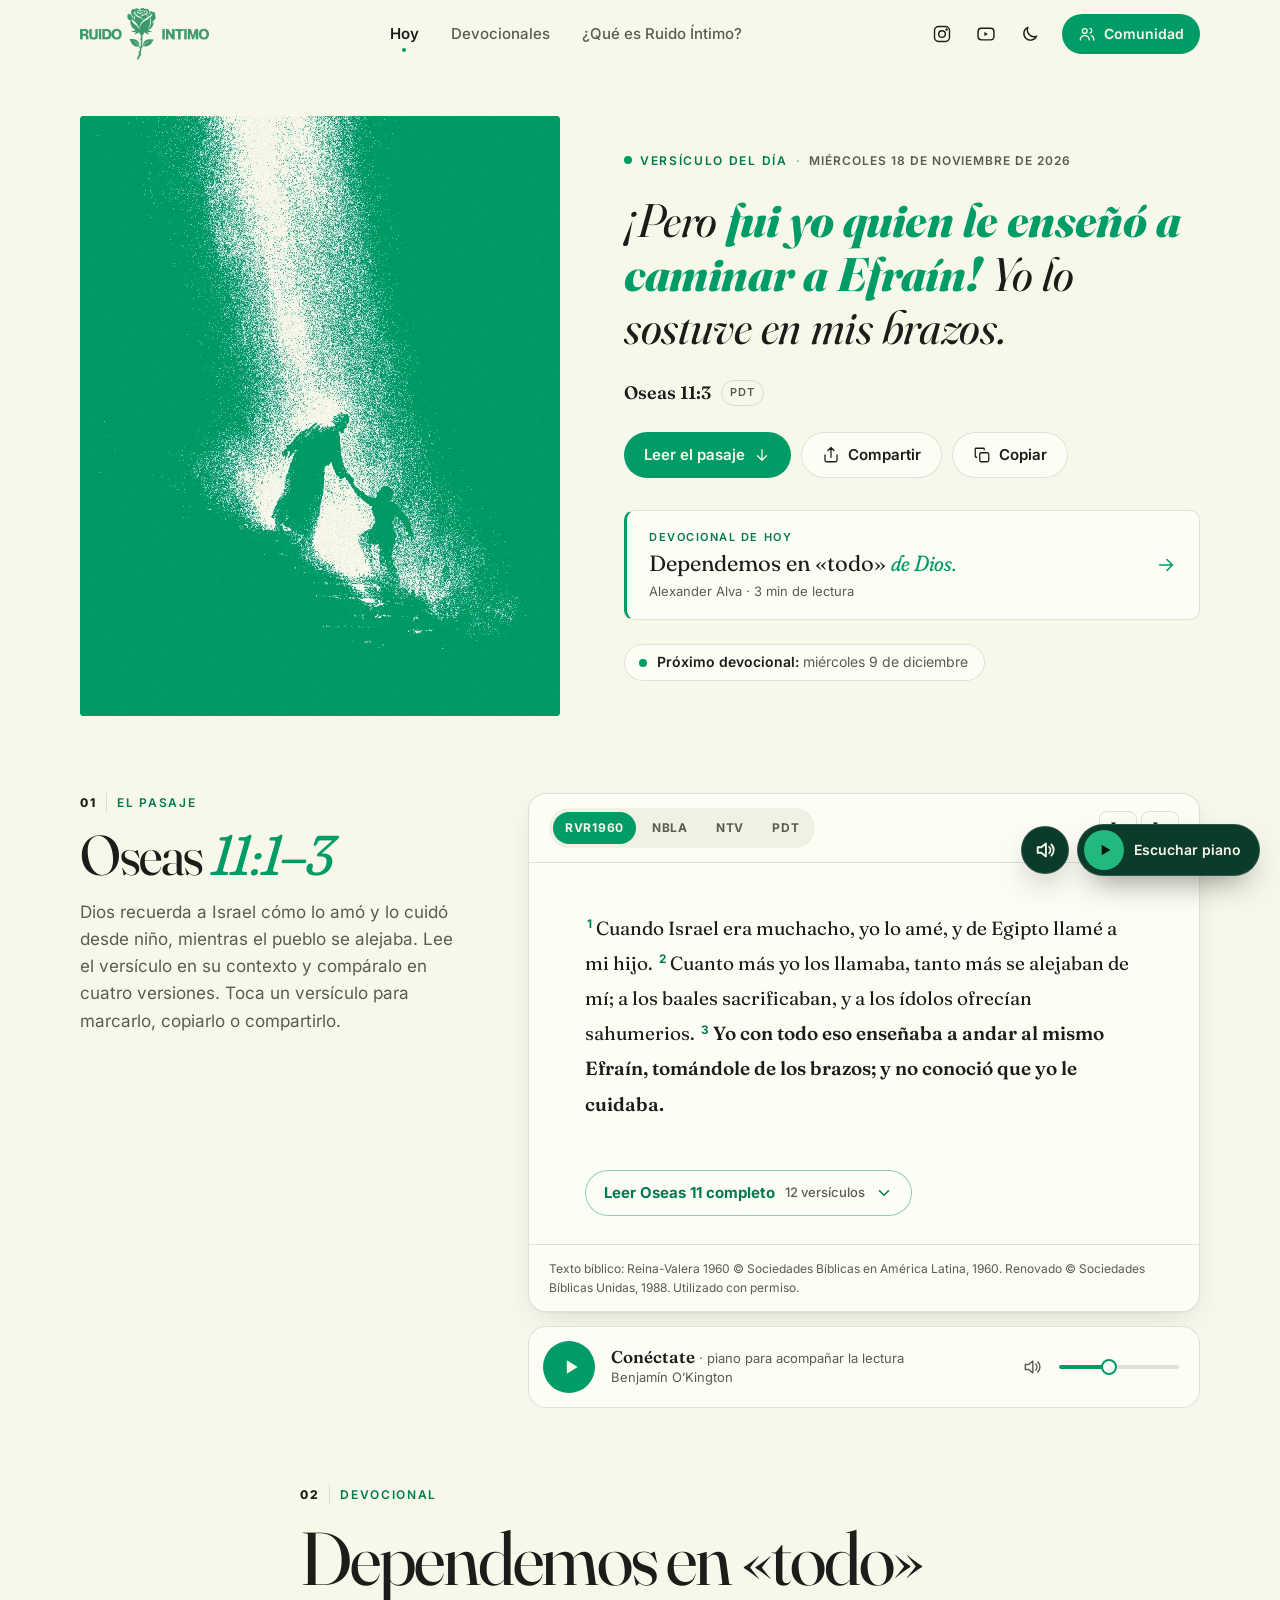
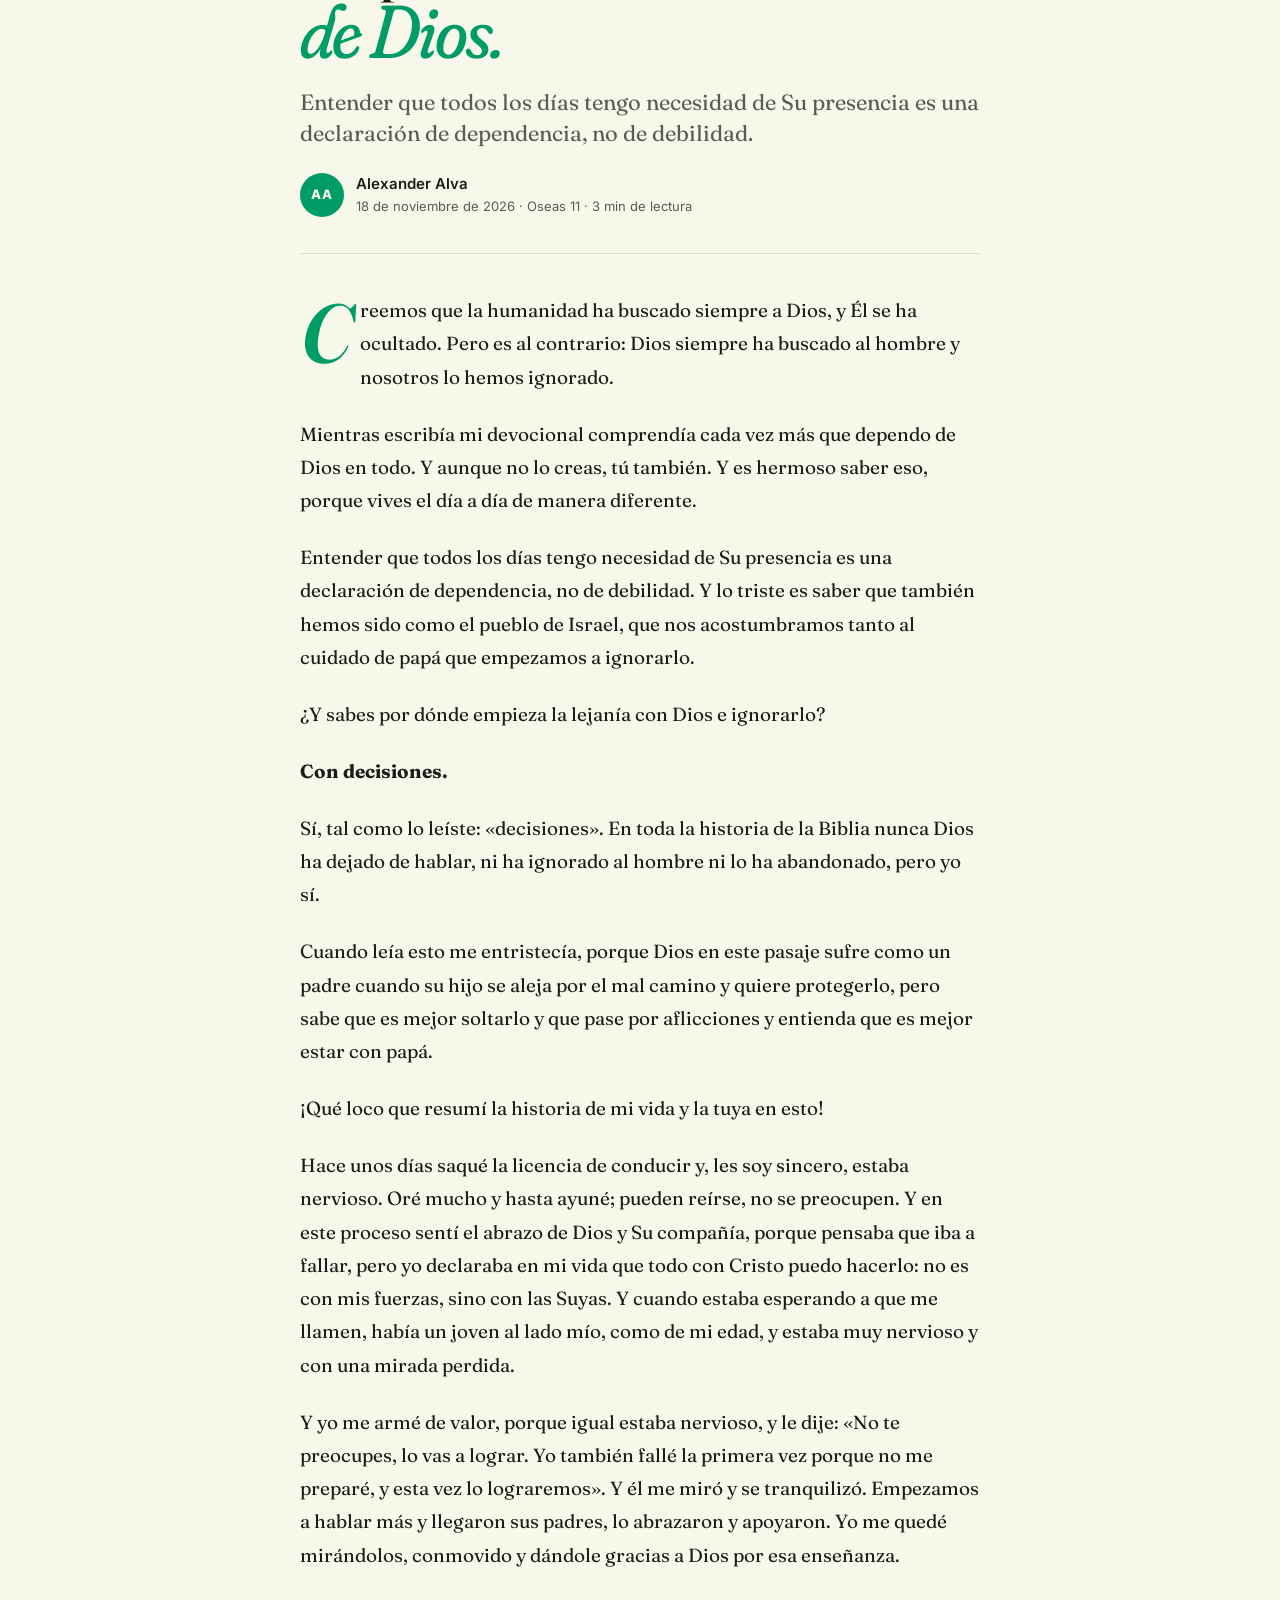
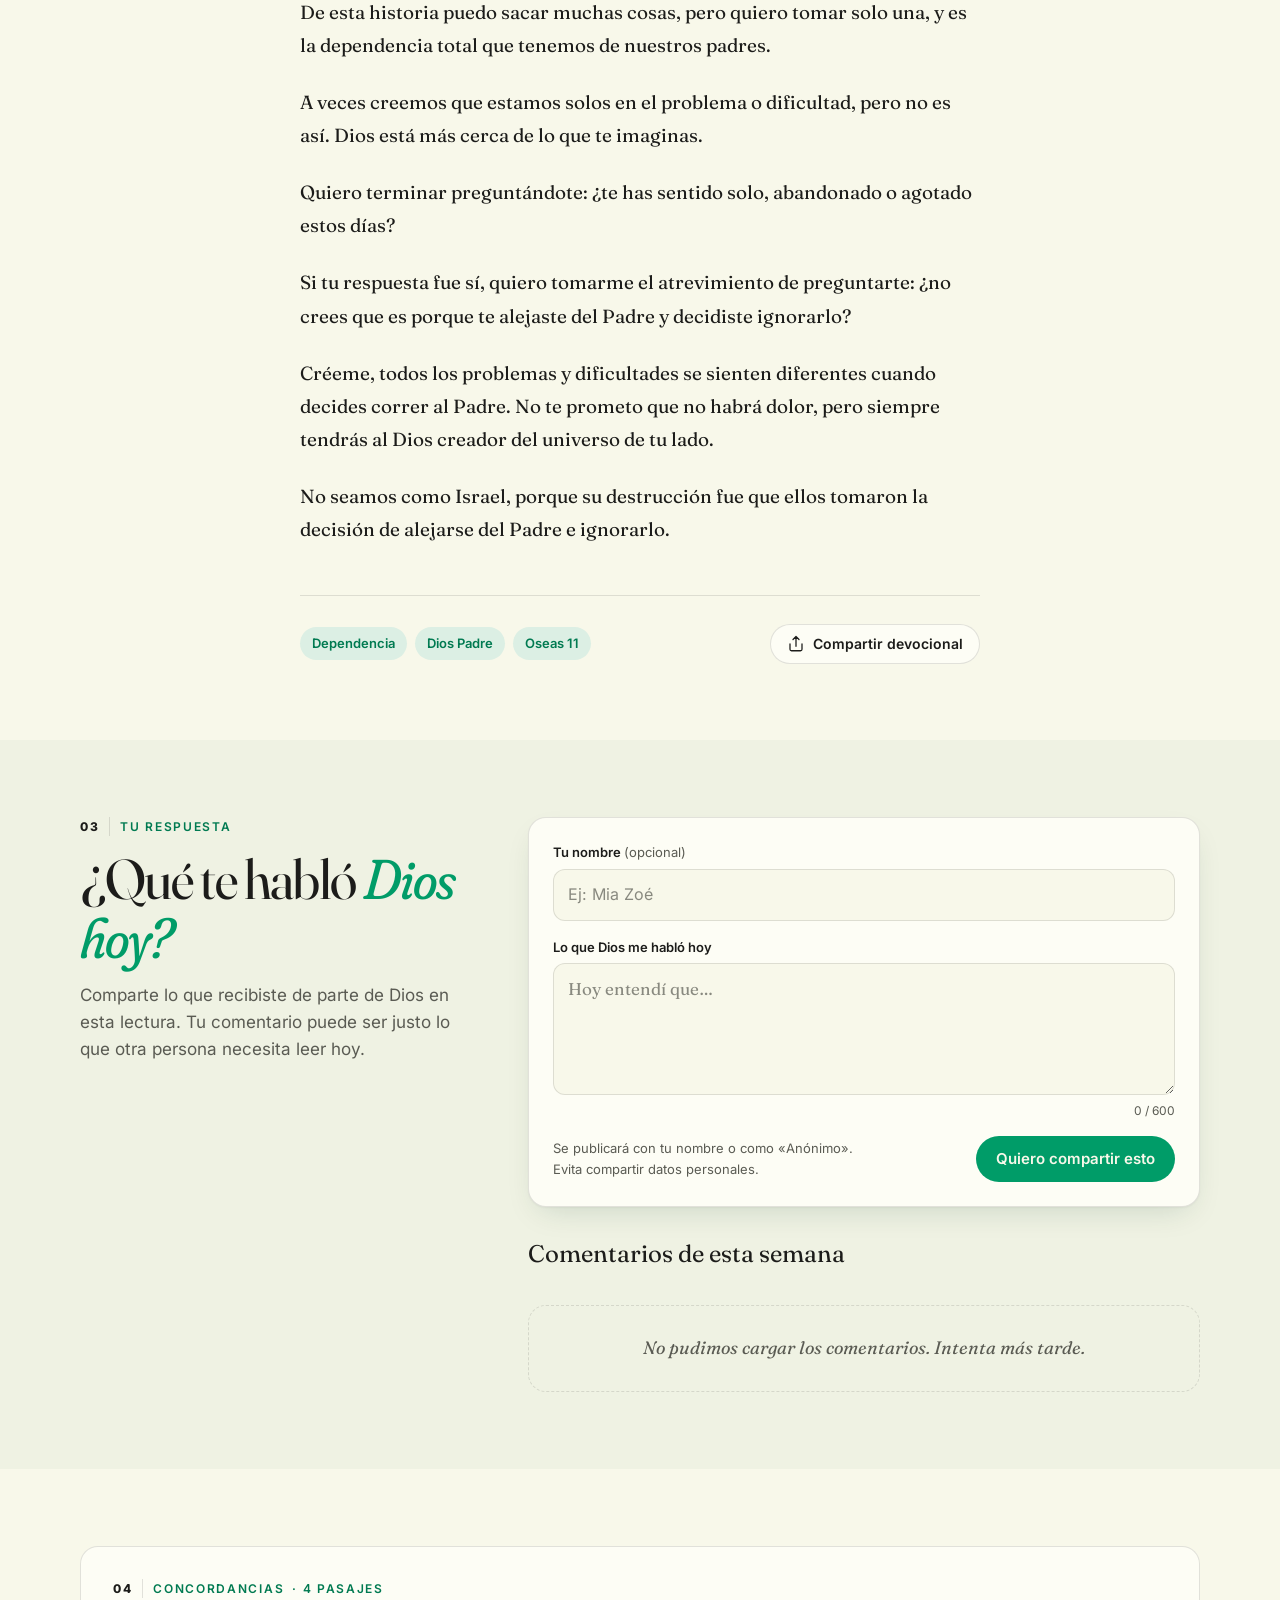
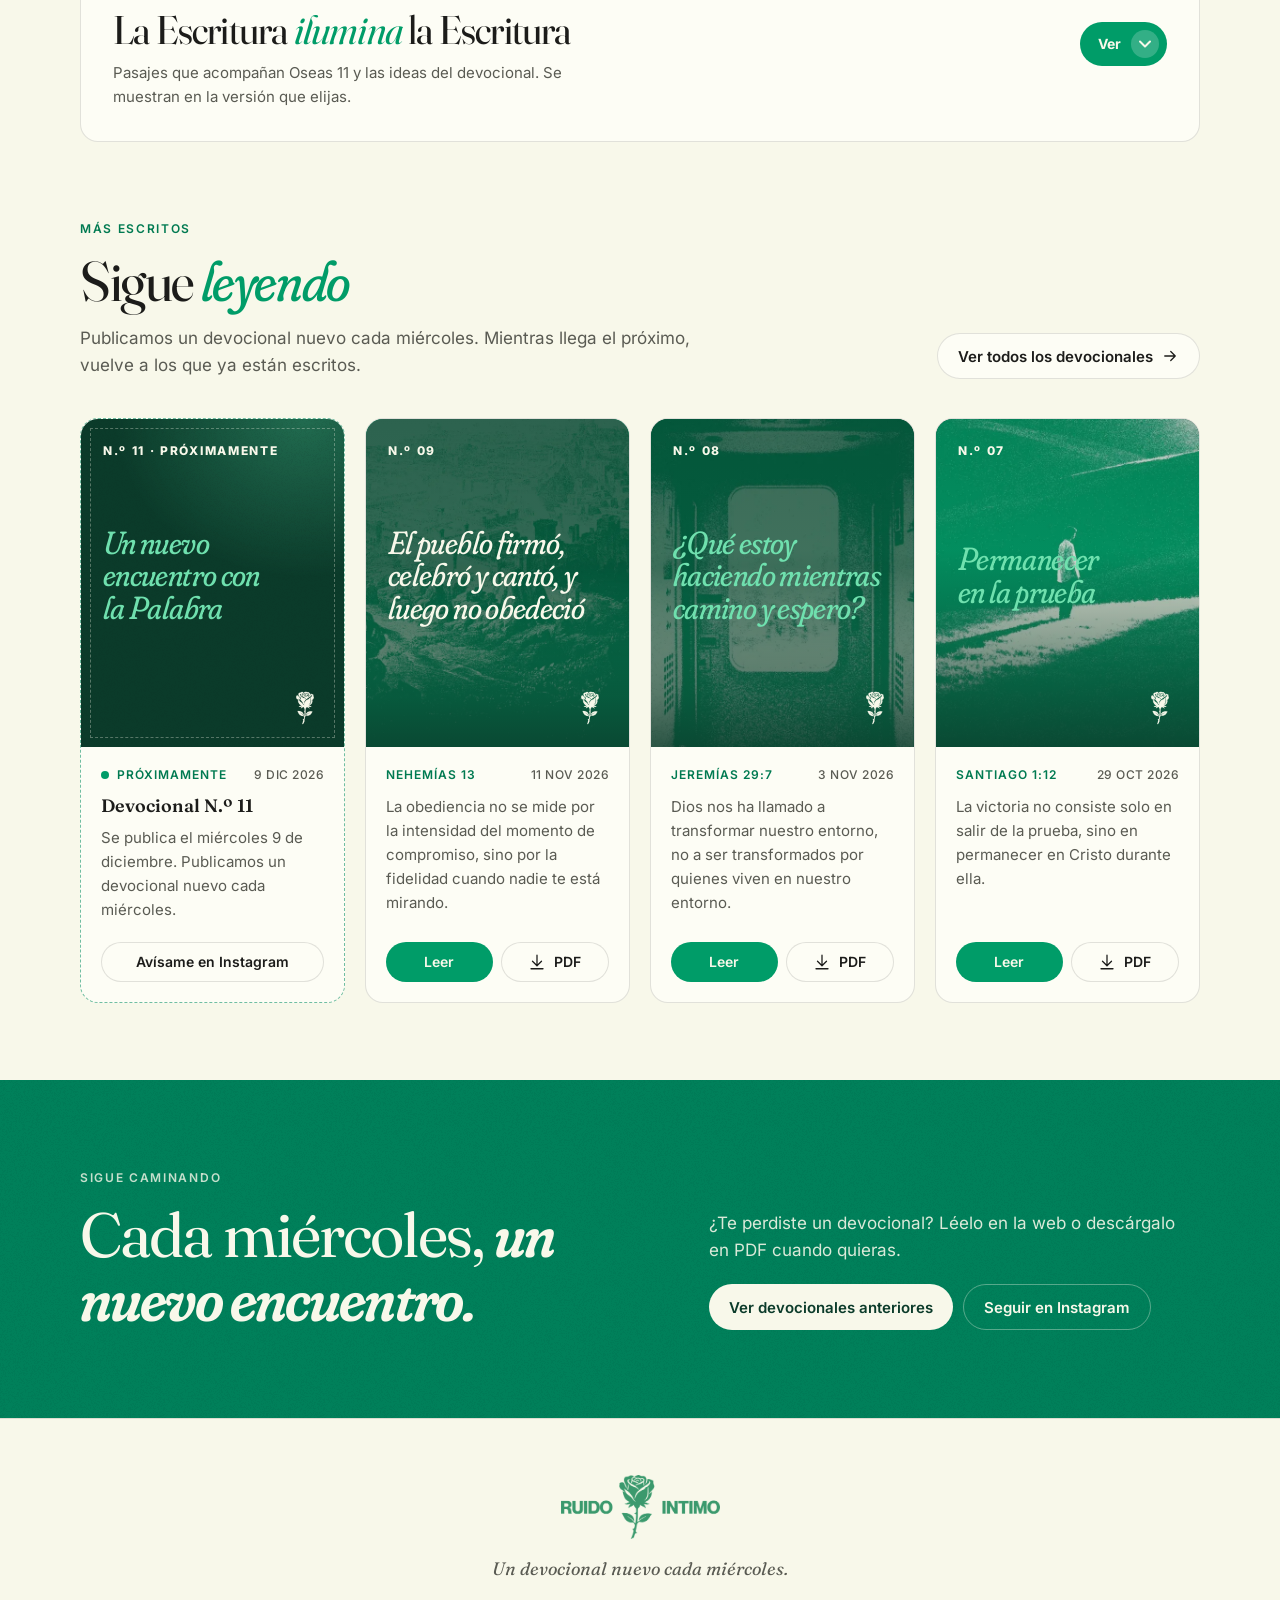
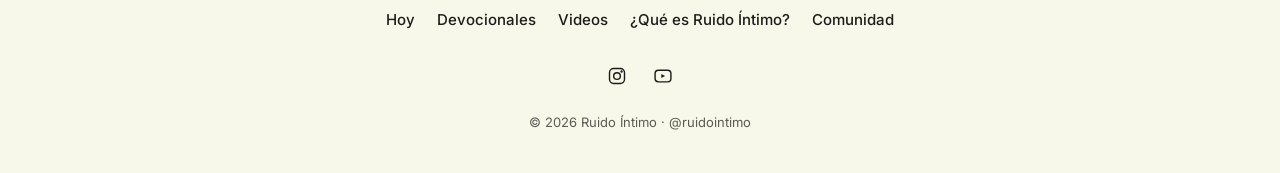
==== commit d51f6f60: "Respuesta antes de las concordancias y concordancias desplegables en todos los devocionales" ====
--- a/index.html
+++ b/index.html
@@ -331,67 +331,133 @@
 
 
     <!-- ============================================================
-         4. CONCORDANCIAS (después del devocional)
-    ============================================================ -->
-    <section class="seccion seccion-tinte" id="concordancias" aria-labelledby="titulo-conc">
+         4. COMENTARIOS — ¿Qué te habló Dios hoy?
+         Se conecta a una base de datos en js/comentarios.js
+         (instrucciones en LEEME.md). Sin conexión funciona en
+         "modo demostración" (solo en el navegador de cada persona).
+    ============================================================ -->
+    <section class="seccion seccion-tinte" id="comentarios" aria-labelledby="titulo-comentarios">
+      <div class="contenedor comentarios-grid">
+
+        <header class="seccion-cabecera revelar">
+          <p class="eyebrow"><span class="num">03</span> Tu respuesta</p>
+          <h2 id="titulo-comentarios" class="titulo-seccion">¿Qué te habló <em>Dios hoy?</em></h2>
+          <p class="bajada">Comparte lo que recibiste de parte de Dios en esta lectura. Tu comentario puede ser justo lo que otra persona necesita leer hoy.</p>
+        </header>
+
+        <div class="comentarios-columna">
+          <form class="com-form revelar" id="com-form" data-devocional="oseas-11" data-cita="Oseas 11:3" novalidate>
+            <div class="campo">
+              <label for="com-nombre">Tu nombre <span>(opcional)</span></label>
+              <input type="text" id="com-nombre" name="nombre" maxlength="40" autocomplete="given-name" placeholder="Ej: Mia Zoé">
+            </div>
+            <div class="campo">
+              <label for="com-texto">Lo que Dios me habló hoy</label>
+              <textarea id="com-texto" name="texto" rows="4" maxlength="600" required
+                        placeholder="Hoy entendí que…"></textarea>
+              <span class="contador" id="com-contador" aria-live="polite">0 / 600</span>
+            </div>
+            <!-- Campo trampa para bots: las personas no lo ven -->
+            <div class="sr-only" aria-hidden="true">
+              <label for="com-web">No llenar</label>
+              <input type="text" id="com-web" name="web" tabindex="-1" autocomplete="off">
+            </div>
+            <div class="com-form-pie">
+              <p class="com-nota">Se publicará con tu nombre o como «Anónimo». Evita compartir datos personales.</p>
+              <button type="submit" class="btn btn-primario" id="com-enviar">Quiero compartir esto</button>
+            </div>
+            <p class="com-mensaje" id="com-mensaje" role="status" aria-live="polite"></p>
+          </form>
+
+          <div class="com-lista-cabecera">
+            <h3>Comentarios de esta semana</h3>
+            <span id="com-total"></span>
+          </div>
+          <ul class="com-lista" id="com-lista" aria-live="polite"></ul>
+          <p class="com-vacio" id="com-vacio">Aún no hay comentarios. El tuyo puede ser el primero.</p>
+          <p class="com-demo" id="com-demo" hidden>Modo demostración: por ahora los comentarios se guardan solo en este navegador.</p>
+        </div>
+
+      </div>
+    </section>
+
+
+    <!-- ============================================================
+         5. CONCORDANCIAS (desplegable, después de la respuesta)
+         Se abre y se cierra con el botón; también se abre con el enlace #concordancias
+    ============================================================ -->
+    <section class="seccion seccion-conc" id="concordancias" aria-labelledby="titulo-conc">
       <div class="contenedor">
-
-        <header class="seccion-cabecera revelar">
-          <p class="eyebrow"><span class="num">03</span> Concordancias</p>
-          <h2 id="titulo-conc" class="titulo-seccion">La Escritura <em>ilumina</em> la Escritura</h2>
-          <p class="bajada">Pasajes que acompañan Oseas 11 y las ideas del devocional. Se muestran en la versión que elijas.</p>
-        </header>
-
-        <div class="versiones versiones-conc revelar" role="tablist" aria-label="Versión de las concordancias">
-          <button type="button" role="tab" class="version-tab" data-version="RVR1960" aria-selected="true"  title="Reina-Valera 1960">RVR1960</button>
-          <button type="button" role="tab" class="version-tab" data-version="NBLA"    aria-selected="false" title="Nueva Biblia de las Américas">NBLA</button>
-          <button type="button" role="tab" class="version-tab" data-version="NTV"     aria-selected="false" title="Nueva Traducción Viviente">NTV</button>
-          <button type="button" role="tab" class="version-tab" data-version="PDT"     aria-selected="false" title="Palabra de Dios para Todos">PDT</button>
-        </div>
-
-        <!-- Cada concordancia tiene un texto por versión (data-version-texto) -->
-        <div class="concordancias">
-          <article class="conc revelar" style="--d:0">
-            <p class="conc-tema">Dios busca primero</p>
-            <h3 class="conc-ref">Génesis 3:9 <span class="chip" data-version-nombre>RVR1960</span></h3>
-            <blockquote class="conc-texto" data-version-texto="RVR1960">«Mas Jehová Dios llamó al hombre, y le dijo: ¿Dónde estás tú?»</blockquote>
-            <blockquote class="conc-texto" data-version-texto="NBLA" hidden>«Pero el Señor Dios llamó al hombre y le dijo: “¿Dónde estás?”»</blockquote>
-            <blockquote class="conc-texto" data-version-texto="NTV" hidden>«Entonces el Señor Dios llamó al hombre: “¿Dónde estás?”»</blockquote>
-            <blockquote class="conc-texto" data-version-texto="PDT" hidden>«El Señor Dios llamó al hombre y le dijo: “¿Dónde estás?”»</blockquote>
-            <p class="conc-nota">Antes de que el hombre dijera nada, fue Dios quien preguntó. Dios siempre ha buscado al hombre.</p>
-          </article>
-
-          <article class="conc revelar" style="--d:1">
-            <p class="conc-tema">Un Padre que carga</p>
-            <h3 class="conc-ref">Deuteronomio 1:31 <span class="chip" data-version-nombre>RVR1960</span></h3>
-            <blockquote class="conc-texto" data-version-texto="RVR1960">«Y en el desierto has visto que Jehová tu Dios te ha traído, como trae el hombre a su hijo, por todo el camino que habéis andado, hasta llegar a este lugar.»</blockquote>
-            <blockquote class="conc-texto" data-version-texto="NBLA" hidden>«…y en el desierto, donde has visto cómo el Señor tu Dios te llevó, como un hombre lleva a su hijo, por todo el camino que anduvieron hasta llegar a este lugar.»</blockquote>
-            <blockquote class="conc-texto" data-version-texto="NTV" hidden>«También vieron cómo el Señor su Dios los cuidó todo el tiempo que anduvieron por el desierto, igual que un padre cuida de sus hijos; y ahora los trajo hasta este lugar.»</blockquote>
-            <blockquote class="conc-texto" data-version-texto="PDT" hidden>«…y en el desierto. Allí ustedes vieron cómo el Señor su Dios los cargaba como un hombre carga a su hijo durante todo el camino, hasta que llegaron a este lugar.»</blockquote>
-            <p class="conc-nota">La misma imagen de Oseas 11:3: Dios sosteniendo a Su pueblo como un padre sostiene a su hijo.</p>
-          </article>
-
-          <article class="conc revelar" style="--d:2">
-            <p class="conc-tema">Su fuerza, no la mía</p>
-            <h3 class="conc-ref">Filipenses 4:13 <span class="chip" data-version-nombre>RVR1960</span></h3>
-            <blockquote class="conc-texto" data-version-texto="RVR1960">«Todo lo puedo en Cristo que me fortalece.»</blockquote>
-            <blockquote class="conc-texto" data-version-texto="NBLA" hidden>«Todo lo puedo en Cristo que me fortalece.»</blockquote>
-            <blockquote class="conc-texto" data-version-texto="NTV" hidden>«Pues todo lo puedo hacer por medio de Cristo, quien me da las fuerzas.»</blockquote>
-            <blockquote class="conc-texto" data-version-texto="PDT" hidden>«Puedo enfrentar cualquier situación porque Cristo me da el poder para hacerlo.»</blockquote>
-            <p class="conc-nota">Depender de Cristo no es debilidad: de Él viene la fuerza.</p>
-          </article>
-
-          <article class="conc revelar" style="--d:3">
-            <p class="conc-tema">El Padre que corre</p>
-            <h3 class="conc-ref">Lucas 15:20 <span class="chip" data-version-nombre>RVR1960</span></h3>
-            <blockquote class="conc-texto" data-version-texto="RVR1960">«Y levantándose, vino a su padre. Y cuando aún estaba lejos, lo vio su padre, y fue movido a misericordia, y corrió, y se echó sobre su cuello, y le besó.»</blockquote>
-            <blockquote class="conc-texto" data-version-texto="NBLA" hidden>«Levantándose, fue a su padre. Cuando todavía estaba lejos, su padre lo vio y sintió compasión por él, y corrió, se echó sobre su cuello y lo besó.»</blockquote>
-            <blockquote class="conc-texto" data-version-texto="NTV" hidden>«Entonces regresó a la casa de su padre, y cuando todavía estaba lejos, su padre lo vio llegar. Lleno de amor y de compasión, corrió hacia su hijo, lo abrazó y lo besó.»</blockquote>
-            <blockquote class="conc-texto" data-version-texto="PDT" hidden>«Entonces el hijo regresó a la casa de su padre. Mientras el hijo todavía estaba muy lejos de casa, su padre lo vio y tuvo compasión de él. Salió corriendo a su encuentro y le dio la bienvenida con besos y abrazos.»</blockquote>
-            <p class="conc-nota">Cuando decides correr al Padre, lo encuentras ya mirando el camino.</p>
-          </article>
-        </div>
-
+        <div class="conc-desplegable" id="conc-desplegable">
+          <h2 id="titulo-conc" class="conc-cab">
+            <button type="button" class="conc-toggle" id="conc-toggle" aria-expanded="false" aria-controls="conc-panel">
+              <span class="conc-toggle-texto">
+                <span class="eyebrow"><span class="num">04</span> Concordancias<span class="conc-n"> · 4 pasajes</span></span>
+                <span class="conc-titulo">La Escritura <em>ilumina</em> la Escritura</span>
+                <span class="conc-sub">Pasajes que acompañan Oseas 11 y las ideas del devocional. Se muestran en la versión que elijas.</span>
+              </span>
+              <span class="conc-toggle-accion" aria-hidden="true">
+                <span class="conc-ver">Ver</span><span class="conc-ocultar">Ocultar</span>
+                <svg viewBox="0 0 24 24"><path d="M6 9l6 6 6-6"/></svg>
+              </span>
+            </button>
+          </h2>
+          <div class="conc-panel" id="conc-panel" role="region" aria-labelledby="titulo-conc" inert>
+            <div class="conc-panel-int">
+              <div class="conc-cuerpo">
+    <div class="versiones versiones-conc" role="tablist" aria-label="Versión de las concordancias">
+              <button type="button" role="tab" class="version-tab" data-version="RVR1960" aria-selected="true"  title="Reina-Valera 1960">RVR1960</button>
+              <button type="button" role="tab" class="version-tab" data-version="NBLA"    aria-selected="false" title="Nueva Biblia de las Américas">NBLA</button>
+              <button type="button" role="tab" class="version-tab" data-version="NTV"     aria-selected="false" title="Nueva Traducción Viviente">NTV</button>
+              <button type="button" role="tab" class="version-tab" data-version="PDT"     aria-selected="false" title="Palabra de Dios para Todos">PDT</button>
+            </div>
+
+            <!-- Cada concordancia tiene un texto por versión (data-version-texto) -->
+            <div class="concordancias">
+              <article class="conc" style="--d:0">
+                <p class="conc-tema">Dios busca primero</p>
+                <h3 class="conc-ref">Génesis 3:9 <span class="chip" data-version-nombre>RVR1960</span></h3>
+                <blockquote class="conc-texto" data-version-texto="RVR1960">«Mas Jehová Dios llamó al hombre, y le dijo: ¿Dónde estás tú?»</blockquote>
+                <blockquote class="conc-texto" data-version-texto="NBLA" hidden>«Pero el Señor Dios llamó al hombre y le dijo: “¿Dónde estás?”»</blockquote>
+                <blockquote class="conc-texto" data-version-texto="NTV" hidden>«Entonces el Señor Dios llamó al hombre: “¿Dónde estás?”»</blockquote>
+                <blockquote class="conc-texto" data-version-texto="PDT" hidden>«El Señor Dios llamó al hombre y le dijo: “¿Dónde estás?”»</blockquote>
+                <p class="conc-nota">Antes de que el hombre dijera nada, fue Dios quien preguntó. Dios siempre ha buscado al hombre.</p>
+              </article>
+
+              <article class="conc" style="--d:1">
+                <p class="conc-tema">Un Padre que carga</p>
+                <h3 class="conc-ref">Deuteronomio 1:31 <span class="chip" data-version-nombre>RVR1960</span></h3>
+                <blockquote class="conc-texto" data-version-texto="RVR1960">«Y en el desierto has visto que Jehová tu Dios te ha traído, como trae el hombre a su hijo, por todo el camino que habéis andado, hasta llegar a este lugar.»</blockquote>
+                <blockquote class="conc-texto" data-version-texto="NBLA" hidden>«…y en el desierto, donde has visto cómo el Señor tu Dios te llevó, como un hombre lleva a su hijo, por todo el camino que anduvieron hasta llegar a este lugar.»</blockquote>
+                <blockquote class="conc-texto" data-version-texto="NTV" hidden>«También vieron cómo el Señor su Dios los cuidó todo el tiempo que anduvieron por el desierto, igual que un padre cuida de sus hijos; y ahora los trajo hasta este lugar.»</blockquote>
+                <blockquote class="conc-texto" data-version-texto="PDT" hidden>«…y en el desierto. Allí ustedes vieron cómo el Señor su Dios los cargaba como un hombre carga a su hijo durante todo el camino, hasta que llegaron a este lugar.»</blockquote>
+                <p class="conc-nota">La misma imagen de Oseas 11:3: Dios sosteniendo a Su pueblo como un padre sostiene a su hijo.</p>
+              </article>
+
+              <article class="conc" style="--d:2">
+                <p class="conc-tema">Su fuerza, no la mía</p>
+                <h3 class="conc-ref">Filipenses 4:13 <span class="chip" data-version-nombre>RVR1960</span></h3>
+                <blockquote class="conc-texto" data-version-texto="RVR1960">«Todo lo puedo en Cristo que me fortalece.»</blockquote>
+                <blockquote class="conc-texto" data-version-texto="NBLA" hidden>«Todo lo puedo en Cristo que me fortalece.»</blockquote>
+                <blockquote class="conc-texto" data-version-texto="NTV" hidden>«Pues todo lo puedo hacer por medio de Cristo, quien me da las fuerzas.»</blockquote>
+                <blockquote class="conc-texto" data-version-texto="PDT" hidden>«Puedo enfrentar cualquier situación porque Cristo me da el poder para hacerlo.»</blockquote>
+                <p class="conc-nota">Depender de Cristo no es debilidad: de Él viene la fuerza.</p>
+              </article>
+
+              <article class="conc" style="--d:3">
+                <p class="conc-tema">El Padre que corre</p>
+                <h3 class="conc-ref">Lucas 15:20 <span class="chip" data-version-nombre>RVR1960</span></h3>
+                <blockquote class="conc-texto" data-version-texto="RVR1960">«Y levantándose, vino a su padre. Y cuando aún estaba lejos, lo vio su padre, y fue movido a misericordia, y corrió, y se echó sobre su cuello, y le besó.»</blockquote>
+                <blockquote class="conc-texto" data-version-texto="NBLA" hidden>«Levantándose, fue a su padre. Cuando todavía estaba lejos, su padre lo vio y sintió compasión por él, y corrió, se echó sobre su cuello y lo besó.»</blockquote>
+                <blockquote class="conc-texto" data-version-texto="NTV" hidden>«Entonces regresó a la casa de su padre, y cuando todavía estaba lejos, su padre lo vio llegar. Lleno de amor y de compasión, corrió hacia su hijo, lo abrazó y lo besó.»</blockquote>
+                <blockquote class="conc-texto" data-version-texto="PDT" hidden>«Entonces el hijo regresó a la casa de su padre. Mientras el hijo todavía estaba muy lejos de casa, su padre lo vio y tuvo compasión de él. Salió corriendo a su encuentro y le dio la bienvenida con besos y abrazos.»</blockquote>
+                <p class="conc-nota">Cuando decides correr al Padre, lo encuentras ya mirando el camino.</p>
+              </article>
+            </div>
+              </div>
+            </div>
+          </div>
+        </div>
       </div>
     </section>
 
@@ -417,58 +483,6 @@
         <div class="grilla grilla-escritos" id="escritos" data-actual="10">
           <noscript><p><a href="archivo.html">Ver todos los devocionales</a></p></noscript>
         </div>
-      </div>
-    </section>
-
-
-    <!-- ============================================================
-         5. COMENTARIOS — ¿Qué te habló Dios hoy?
-         Se conecta a una base de datos en js/comentarios.js
-         (instrucciones en LEEME.md). Sin conexión funciona en
-         "modo demostración" (solo en el navegador de cada persona).
-    ============================================================ -->
-    <section class="seccion seccion-tinte" id="comentarios" aria-labelledby="titulo-comentarios">
-      <div class="contenedor comentarios-grid">
-
-        <header class="seccion-cabecera revelar">
-          <p class="eyebrow"><span class="num">04</span> Tu respuesta</p>
-          <h2 id="titulo-comentarios" class="titulo-seccion">¿Qué te habló <em>Dios hoy?</em></h2>
-          <p class="bajada">Comparte lo que recibiste de parte de Dios en esta lectura. Tu comentario puede ser justo lo que otra persona necesita leer hoy.</p>
-        </header>
-
-        <div class="comentarios-columna">
-          <form class="com-form revelar" id="com-form" data-devocional="oseas-11" data-cita="Oseas 11:3" novalidate>
-            <div class="campo">
-              <label for="com-nombre">Tu nombre <span>(opcional)</span></label>
-              <input type="text" id="com-nombre" name="nombre" maxlength="40" autocomplete="given-name" placeholder="Ej: Mia Zoé">
-            </div>
-            <div class="campo">
-              <label for="com-texto">Lo que Dios me habló hoy</label>
-              <textarea id="com-texto" name="texto" rows="4" maxlength="600" required
-                        placeholder="Hoy entendí que…"></textarea>
-              <span class="contador" id="com-contador" aria-live="polite">0 / 600</span>
-            </div>
-            <!-- Campo trampa para bots: las personas no lo ven -->
-            <div class="sr-only" aria-hidden="true">
-              <label for="com-web">No llenar</label>
-              <input type="text" id="com-web" name="web" tabindex="-1" autocomplete="off">
-            </div>
-            <div class="com-form-pie">
-              <p class="com-nota">Se publicará con tu nombre o como «Anónimo». Evita compartir datos personales.</p>
-              <button type="submit" class="btn btn-primario" id="com-enviar">Quiero compartir esto</button>
-            </div>
-            <p class="com-mensaje" id="com-mensaje" role="status" aria-live="polite"></p>
-          </form>
-
-          <div class="com-lista-cabecera">
-            <h3>Comentarios de esta semana</h3>
-            <span id="com-total"></span>
-          </div>
-          <ul class="com-lista" id="com-lista" aria-live="polite"></ul>
-          <p class="com-vacio" id="com-vacio">Aún no hay comentarios. El tuyo puede ser el primero.</p>
-          <p class="com-demo" id="com-demo" hidden>Modo demostración: por ahora los comentarios se guardan solo en este navegador.</p>
-        </div>
-
       </div>
     </section>
 
--- a/css/estilos.css
+++ b/css/estilos.css
@@ -986,6 +986,72 @@
   border-top: 1px dashed var(--linea);
   font-size: .9375rem;
   color: var(--tinta-suave);
+}
+
+
+/* Concordancias desplegables: cerradas al inicio, se abren con una animación suave */
+.conc-desplegable {
+  background: var(--papel);
+  border: 1px solid var(--linea);
+  border-radius: var(--radio);
+  transition: border-color .3s ease, box-shadow .3s ease;
+}
+.conc-desplegable.abierto { border-color: color-mix(in srgb, var(--verde) 40%, var(--linea)); box-shadow: var(--sombra); }
+.conc-cab { margin: 0; font: inherit; }
+.conc-toggle {
+  display: flex; align-items: center; justify-content: space-between; gap: 20px;
+  width: 100%; padding: clamp(20px, 3vw, 32px);
+  text-align: left; border-radius: var(--radio);
+  transition: background-color .2s ease;
+}
+.conc-toggle:hover { background: var(--verde-luz); }
+.conc-toggle:focus-visible { outline: 3px solid var(--verde); outline-offset: 2px; }
+.conc-toggle-texto { display: grid; gap: 10px; min-width: 0; }
+.conc-titulo {
+  font-family: var(--serif); font-weight: 400;
+  font-size: clamp(1.75rem, 1.3rem + 1.6vw, 2.5rem);
+  line-height: 1.08; letter-spacing: -.02em;
+  font-variation-settings: "opsz" 144;
+}
+.conc-titulo em { font-style: italic; color: var(--verde); }
+.conc-sub { font-size: .9375rem; color: var(--tinta-suave); max-width: 56ch; }
+.conc-toggle-accion {
+  flex: none; display: inline-flex; align-items: center; gap: 10px;
+  height: 44px; padding: 0 8px 0 18px; border-radius: 999px;
+  background: var(--verde); color: var(--sobre-verde);
+  font-size: .875rem; font-weight: 700;
+}
+.conc-toggle-accion svg {
+  width: 28px; height: 28px; padding: 4px; border-radius: 50%;
+  background: rgba(255,255,255,.2);
+  fill: none; stroke: currentColor; stroke-width: 2.4; stroke-linecap: round; stroke-linejoin: round;
+  transition: transform .45s cubic-bezier(.2,.7,.2,1);
+}
+.conc-ocultar, .conc-desplegable.abierto .conc-ver { display: none; }
+.conc-desplegable.abierto .conc-ocultar { display: inline; }
+.conc-desplegable.abierto .conc-toggle-accion svg { transform: rotate(180deg); }
+
+/* El alto se anima de 0 a su tamaño real (grid 0fr → 1fr), sin medir nada con JavaScript */
+.conc-panel {
+  display: grid; grid-template-rows: 0fr; opacity: 0;
+  transition: grid-template-rows .5s cubic-bezier(.2,.7,.2,1), opacity .3s ease;
+}
+.conc-desplegable.abierto .conc-panel { grid-template-rows: 1fr; opacity: 1; transition: grid-template-rows .5s cubic-bezier(.2,.7,.2,1), opacity .45s ease .08s; }
+.conc-panel-int { min-height: 0; overflow: hidden; }
+.conc-cuerpo { display: grid; gap: 24px; padding: 4px clamp(20px, 3vw, 32px) clamp(24px, 3vw, 32px); }
+/* Las tarjetas entran una tras otra cada vez que se abre */
+.conc-desplegable.abierto .conc { animation: aparecer .55s cubic-bezier(.2,.7,.2,1) both; animation-delay: calc(var(--d, 0) * 80ms + 160ms); }
+.conc-cuerpo .conc { background: var(--crema); }
+@media (max-width: 560px) {
+  .conc-n { display: none; }
+  .conc-toggle { align-items: flex-start; }
+  .conc-toggle-accion { padding: 0; width: 44px; justify-content: center; }
+  .conc-ver, .conc-ocultar, .conc-desplegable.abierto .conc-ocultar { display: none; }
+  .conc-toggle-accion svg { background: none; }
+}
+@media (prefers-reduced-motion: reduce) {
+  .conc-panel, .conc-desplegable.abierto .conc-panel, .conc-toggle-accion svg { transition: none; }
+  .conc-desplegable.abierto .conc { animation: none; }
 }
 
 
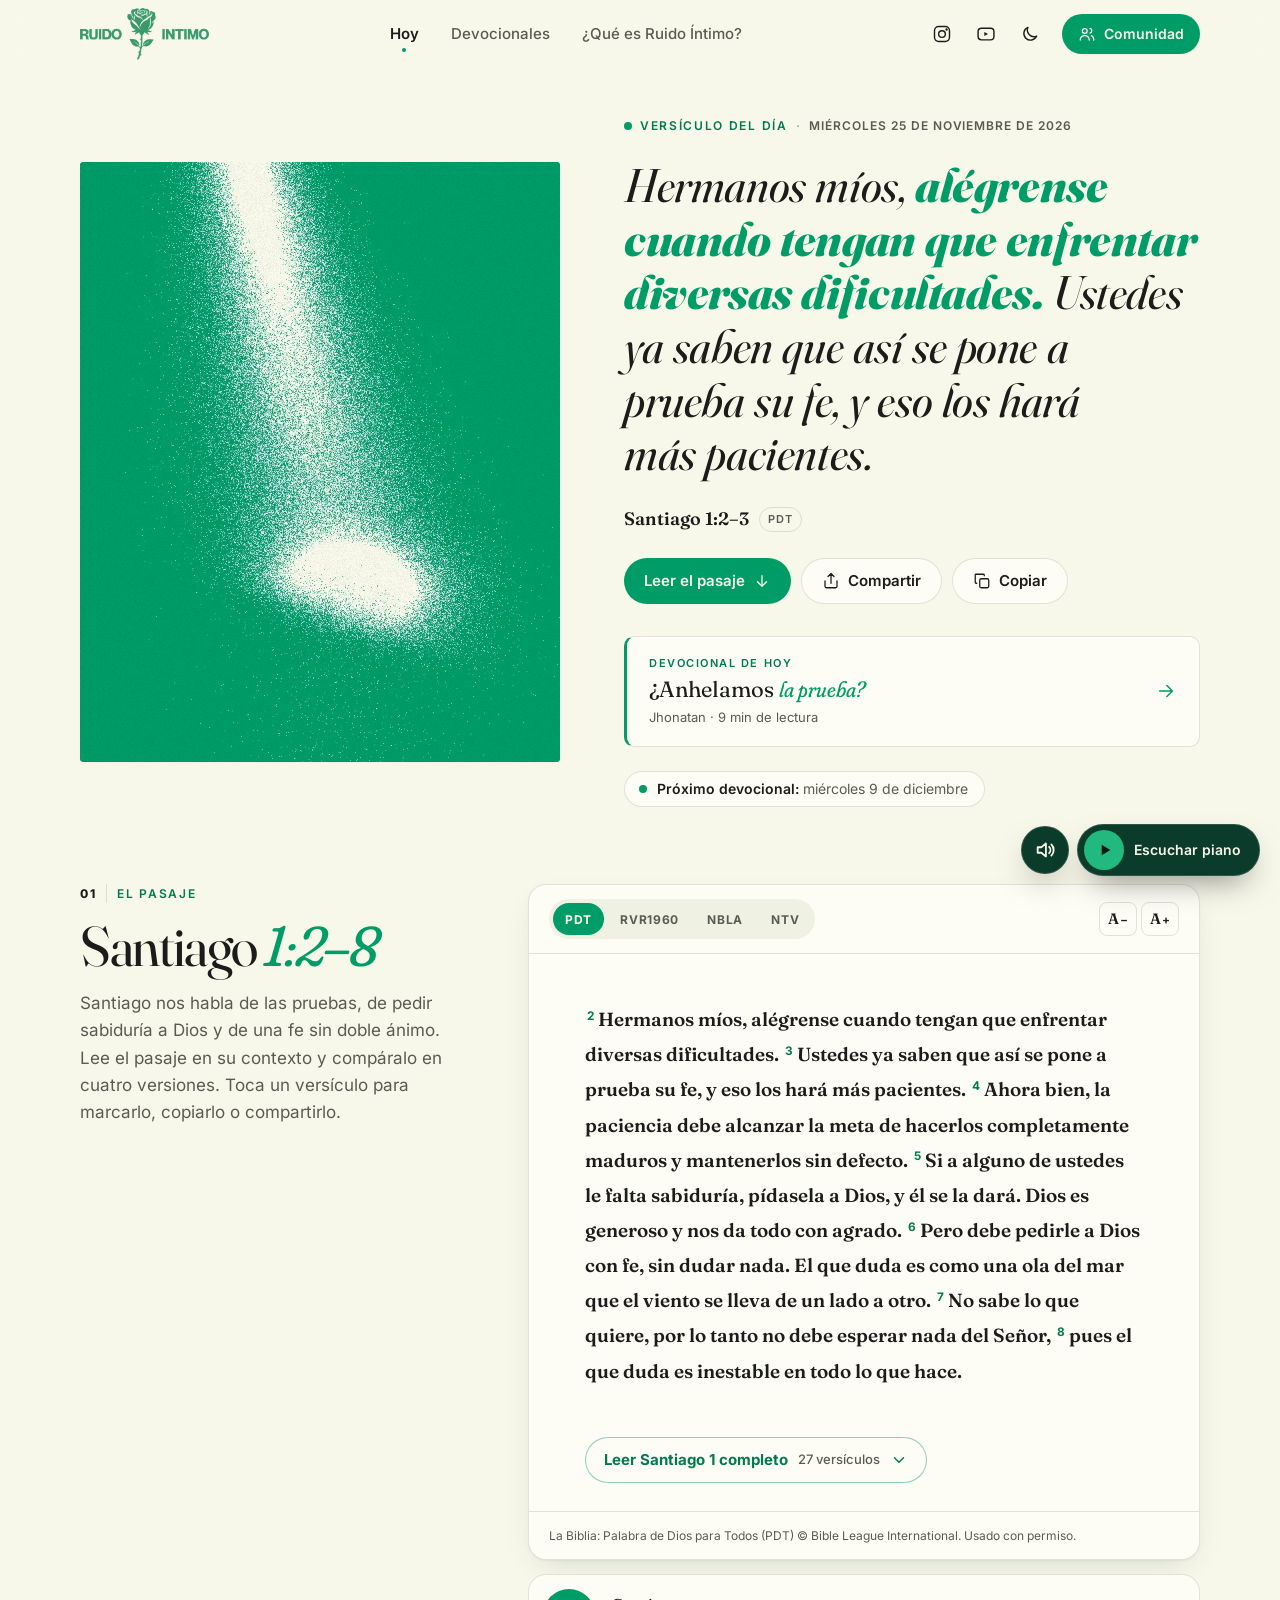
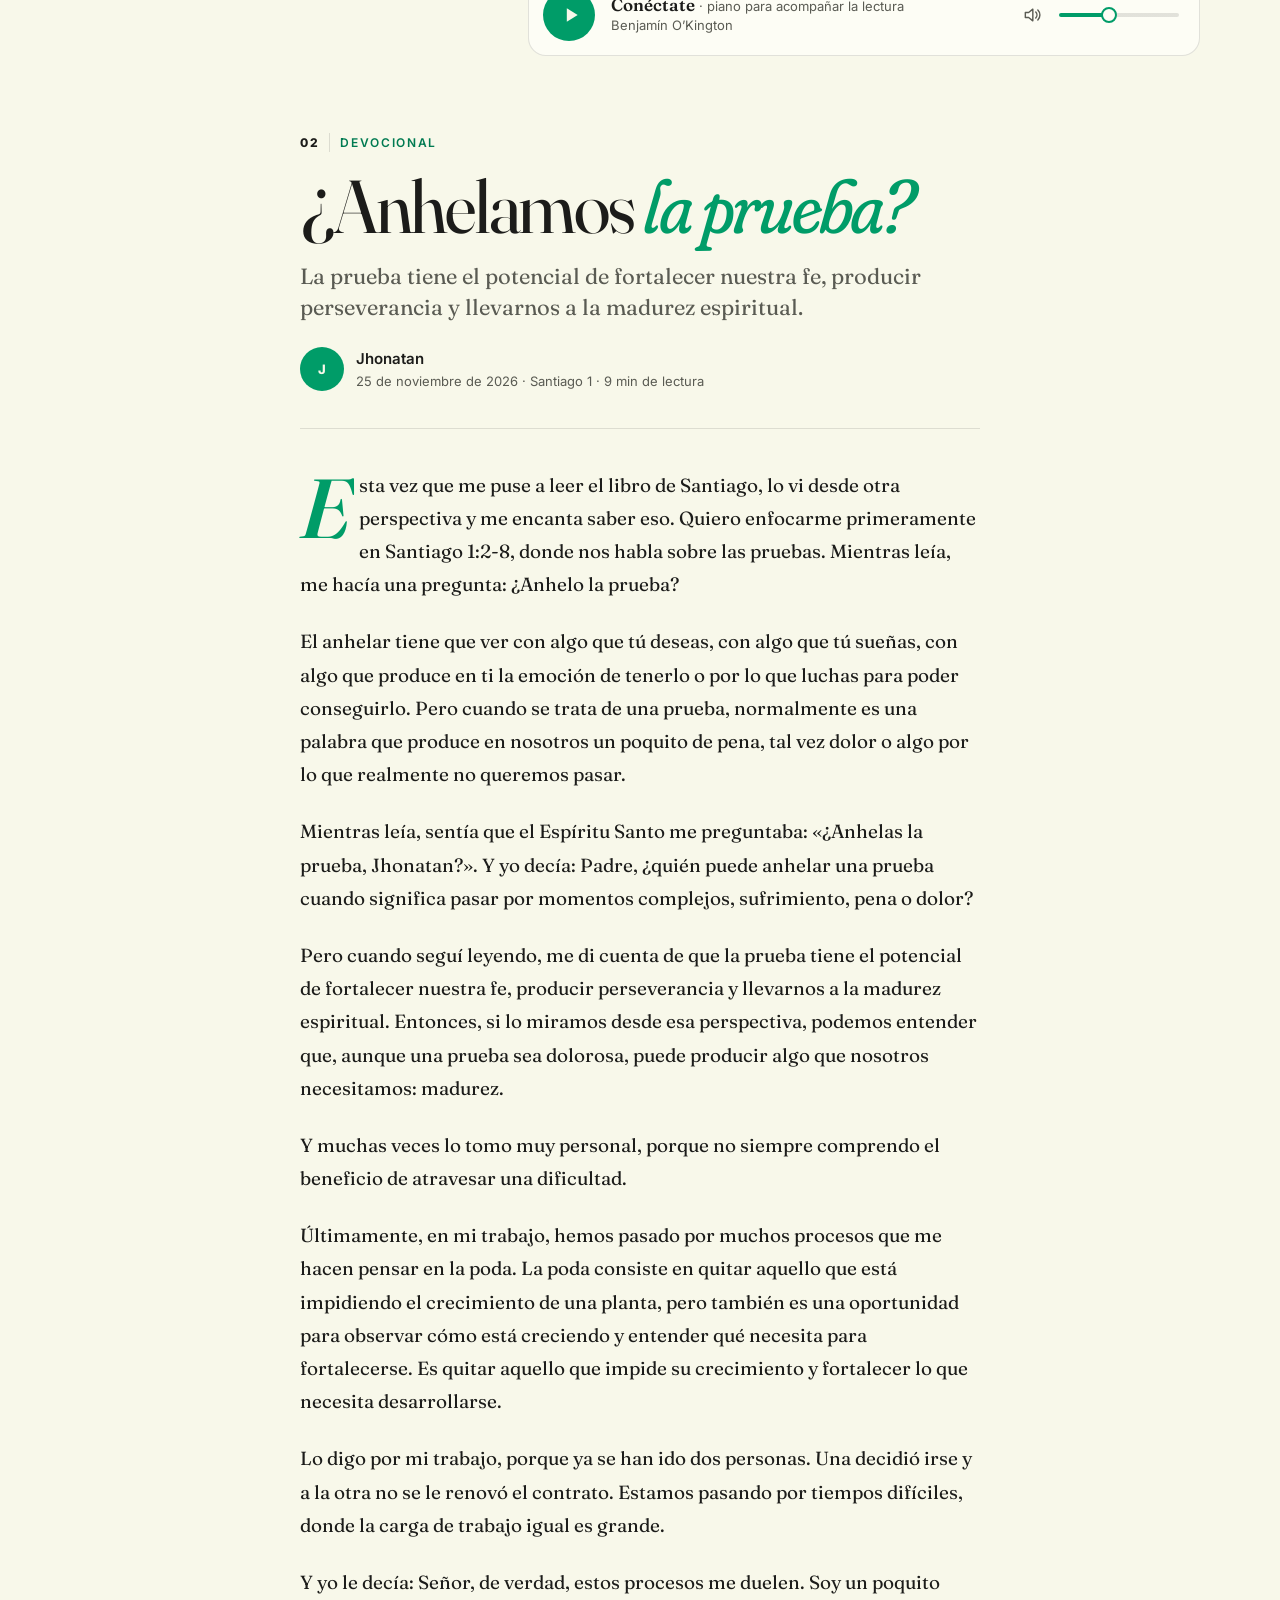
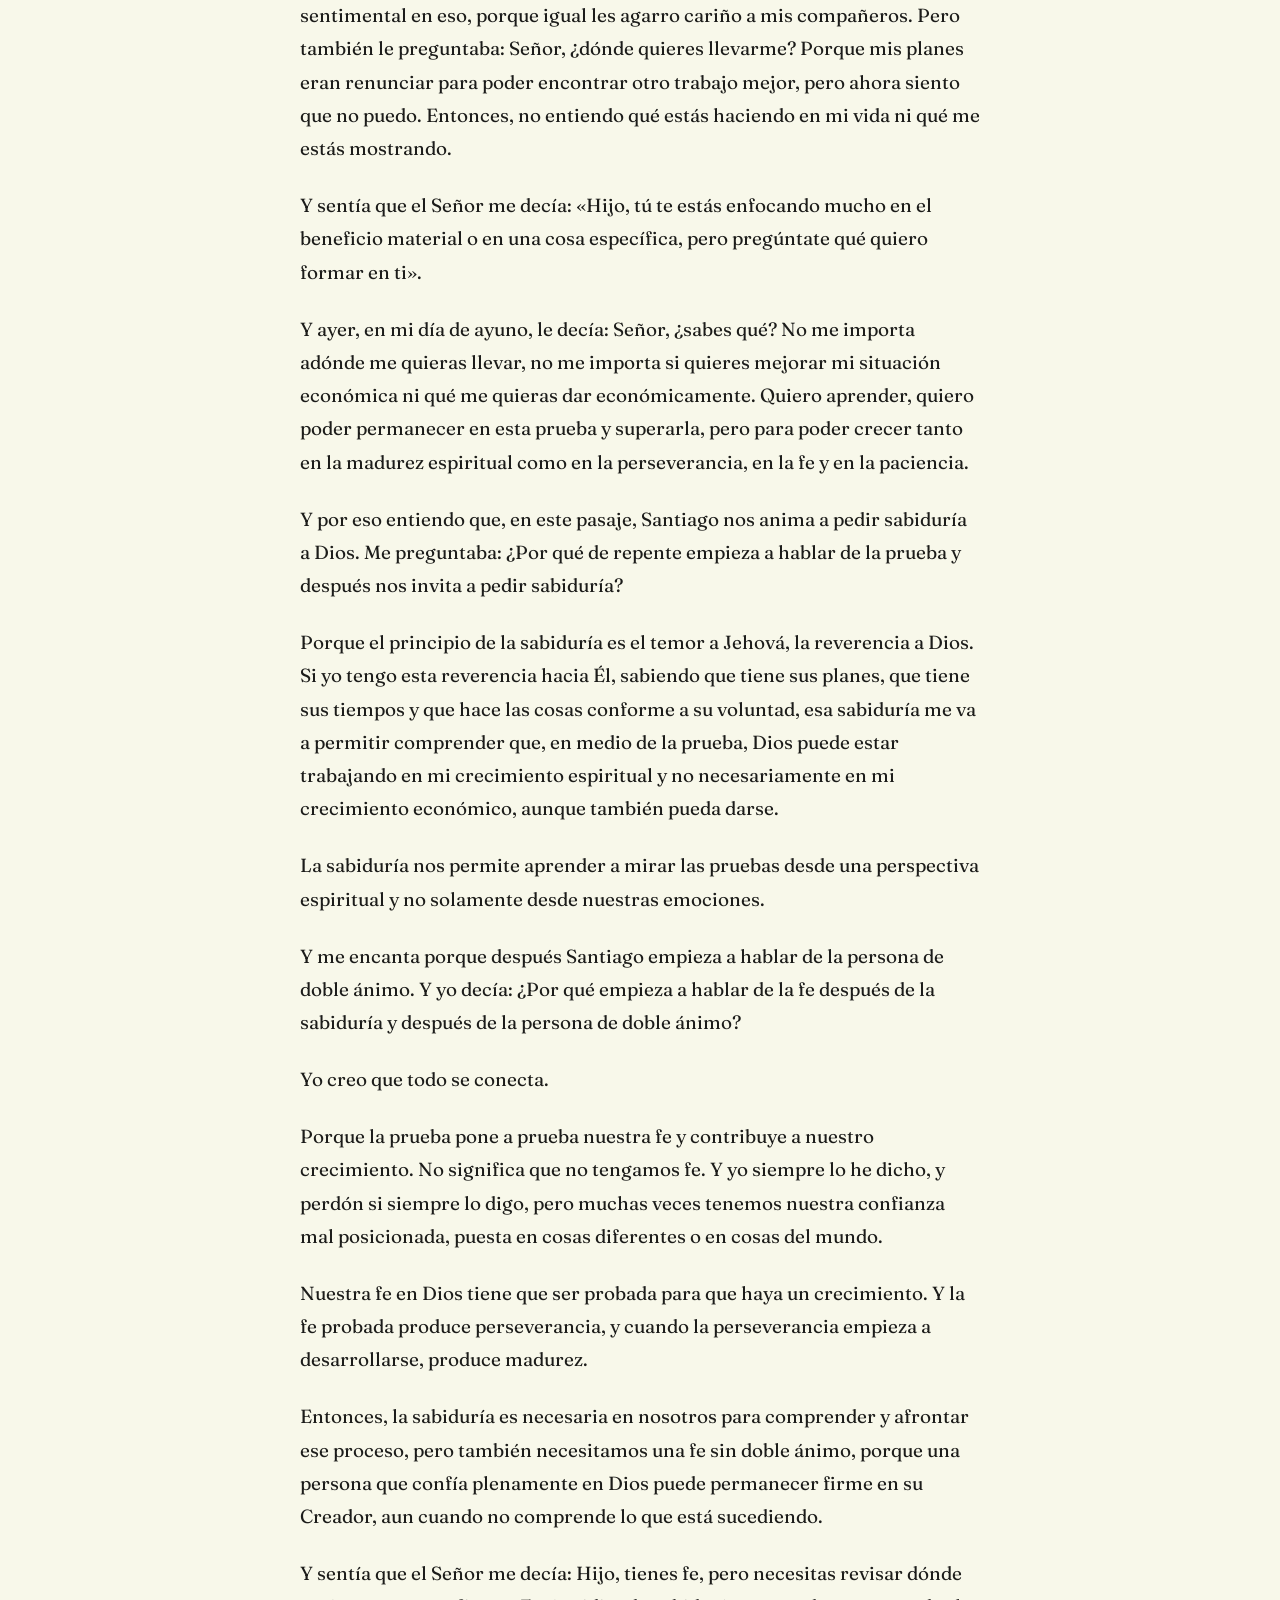
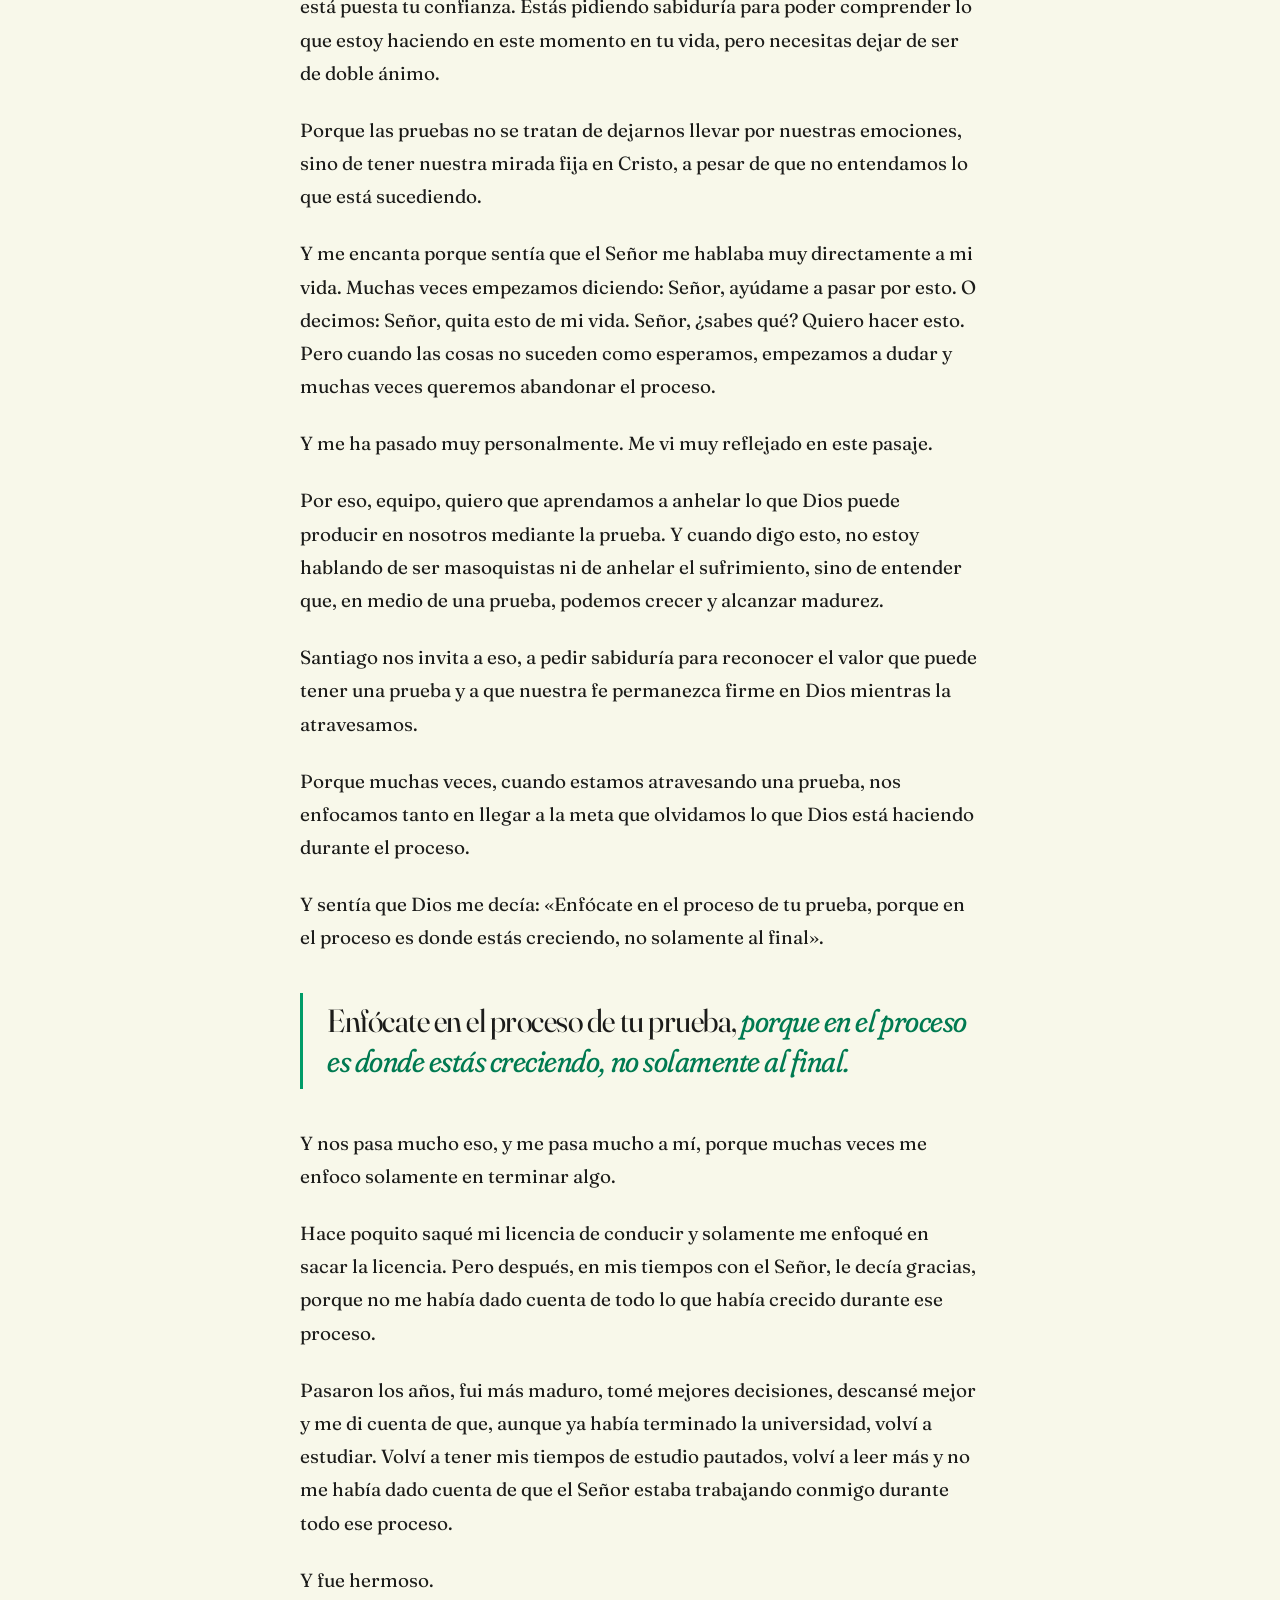
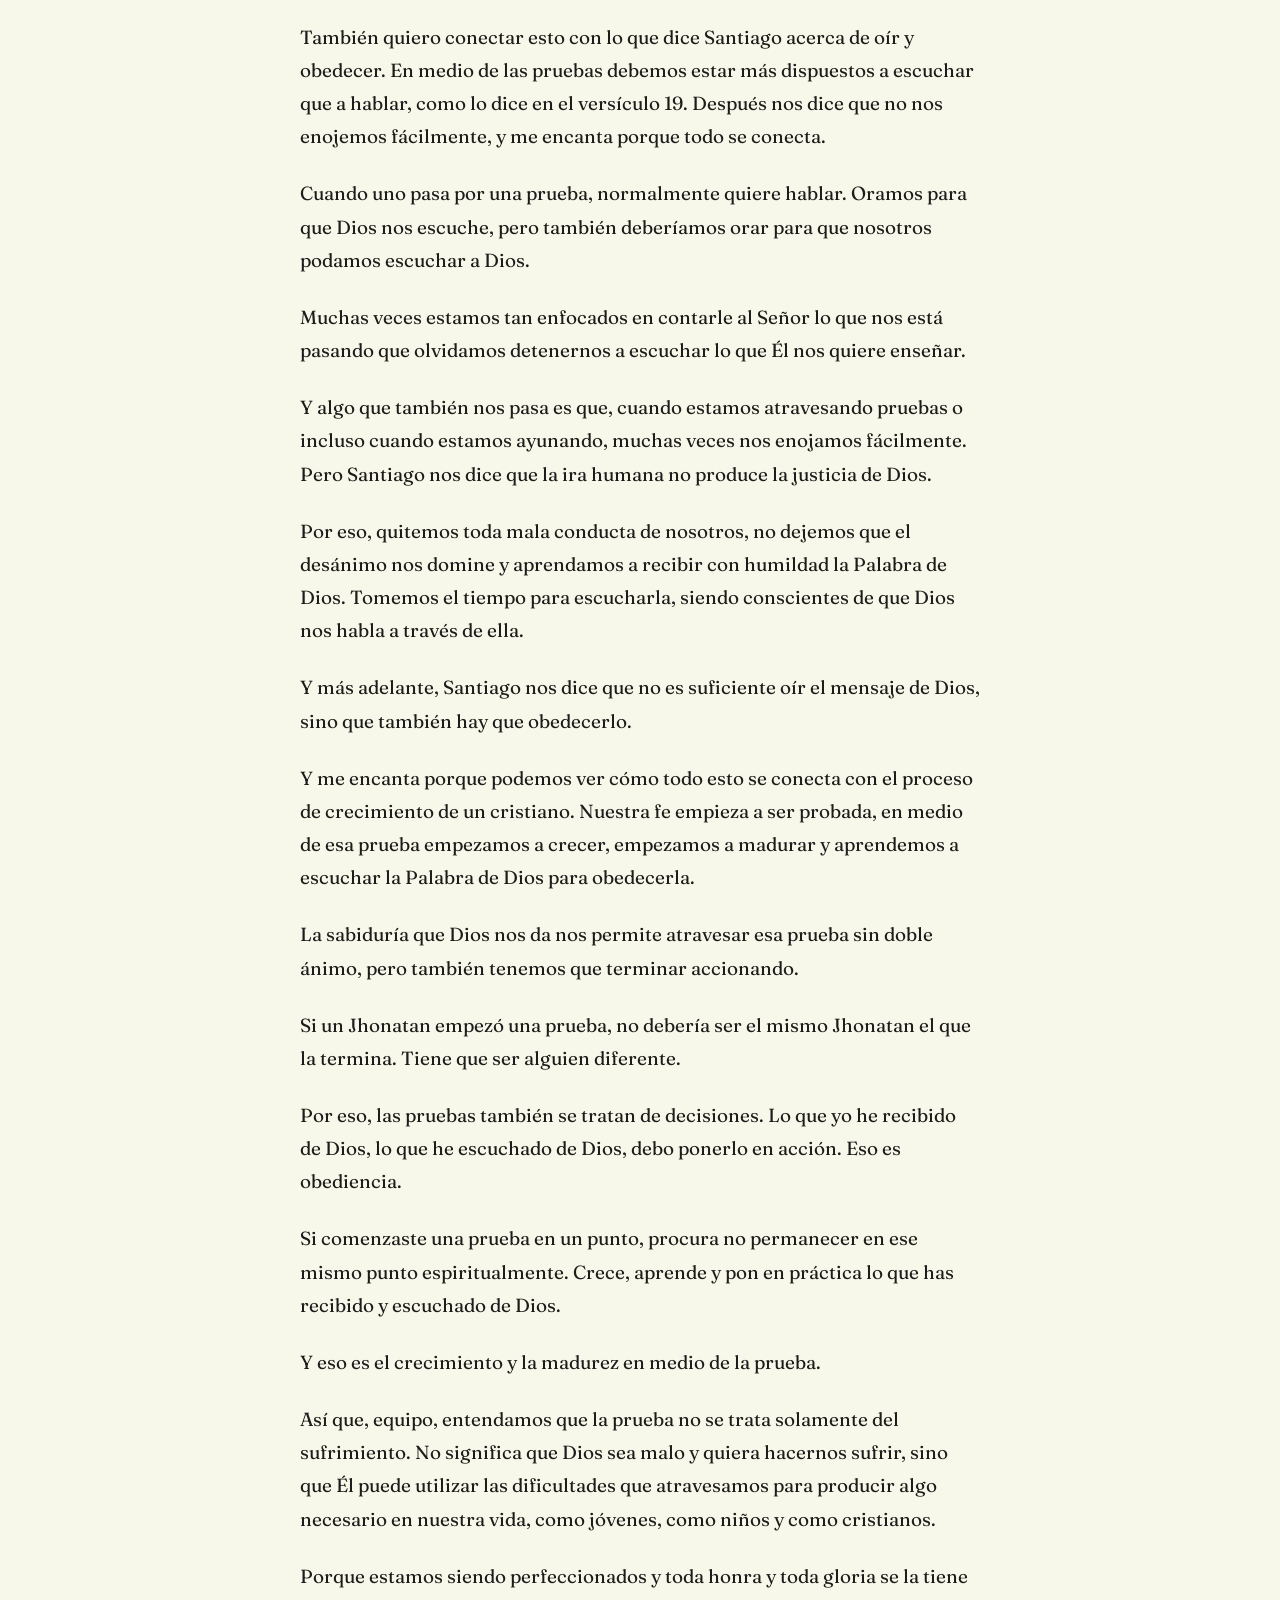
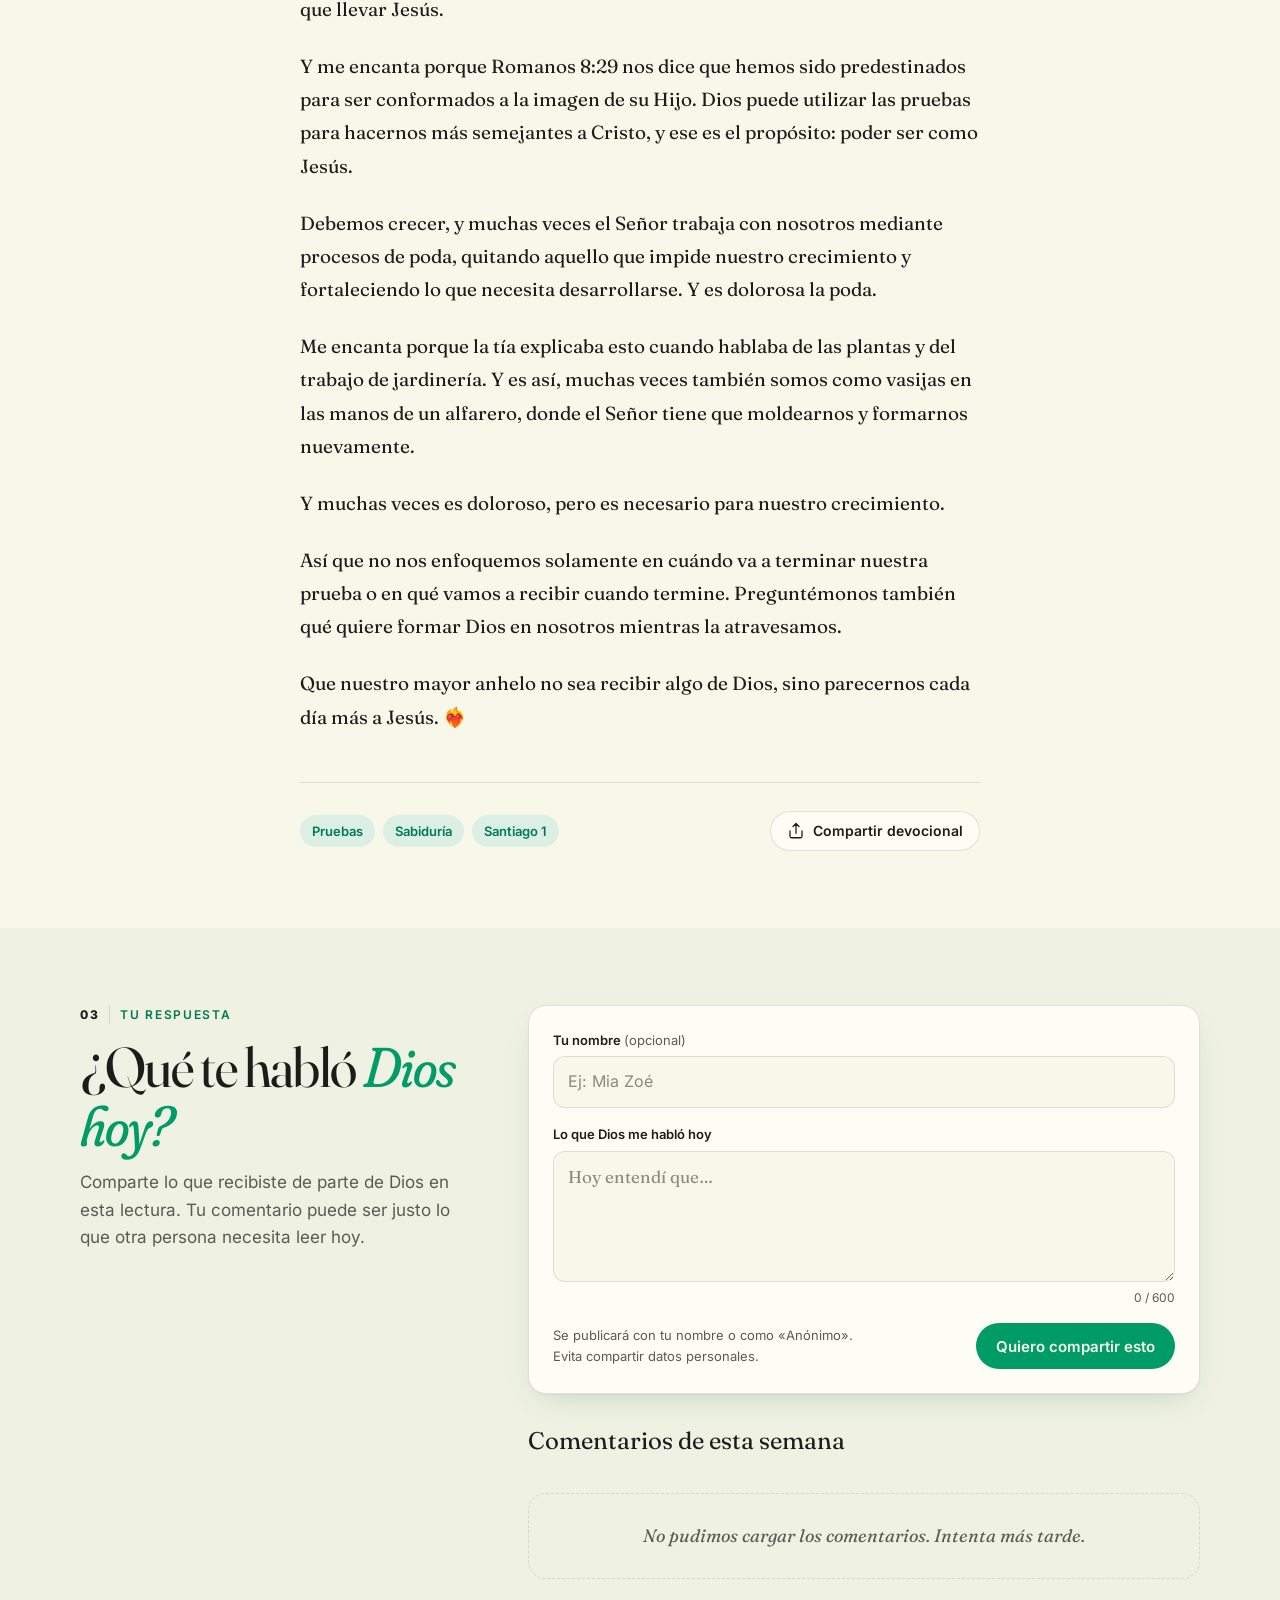
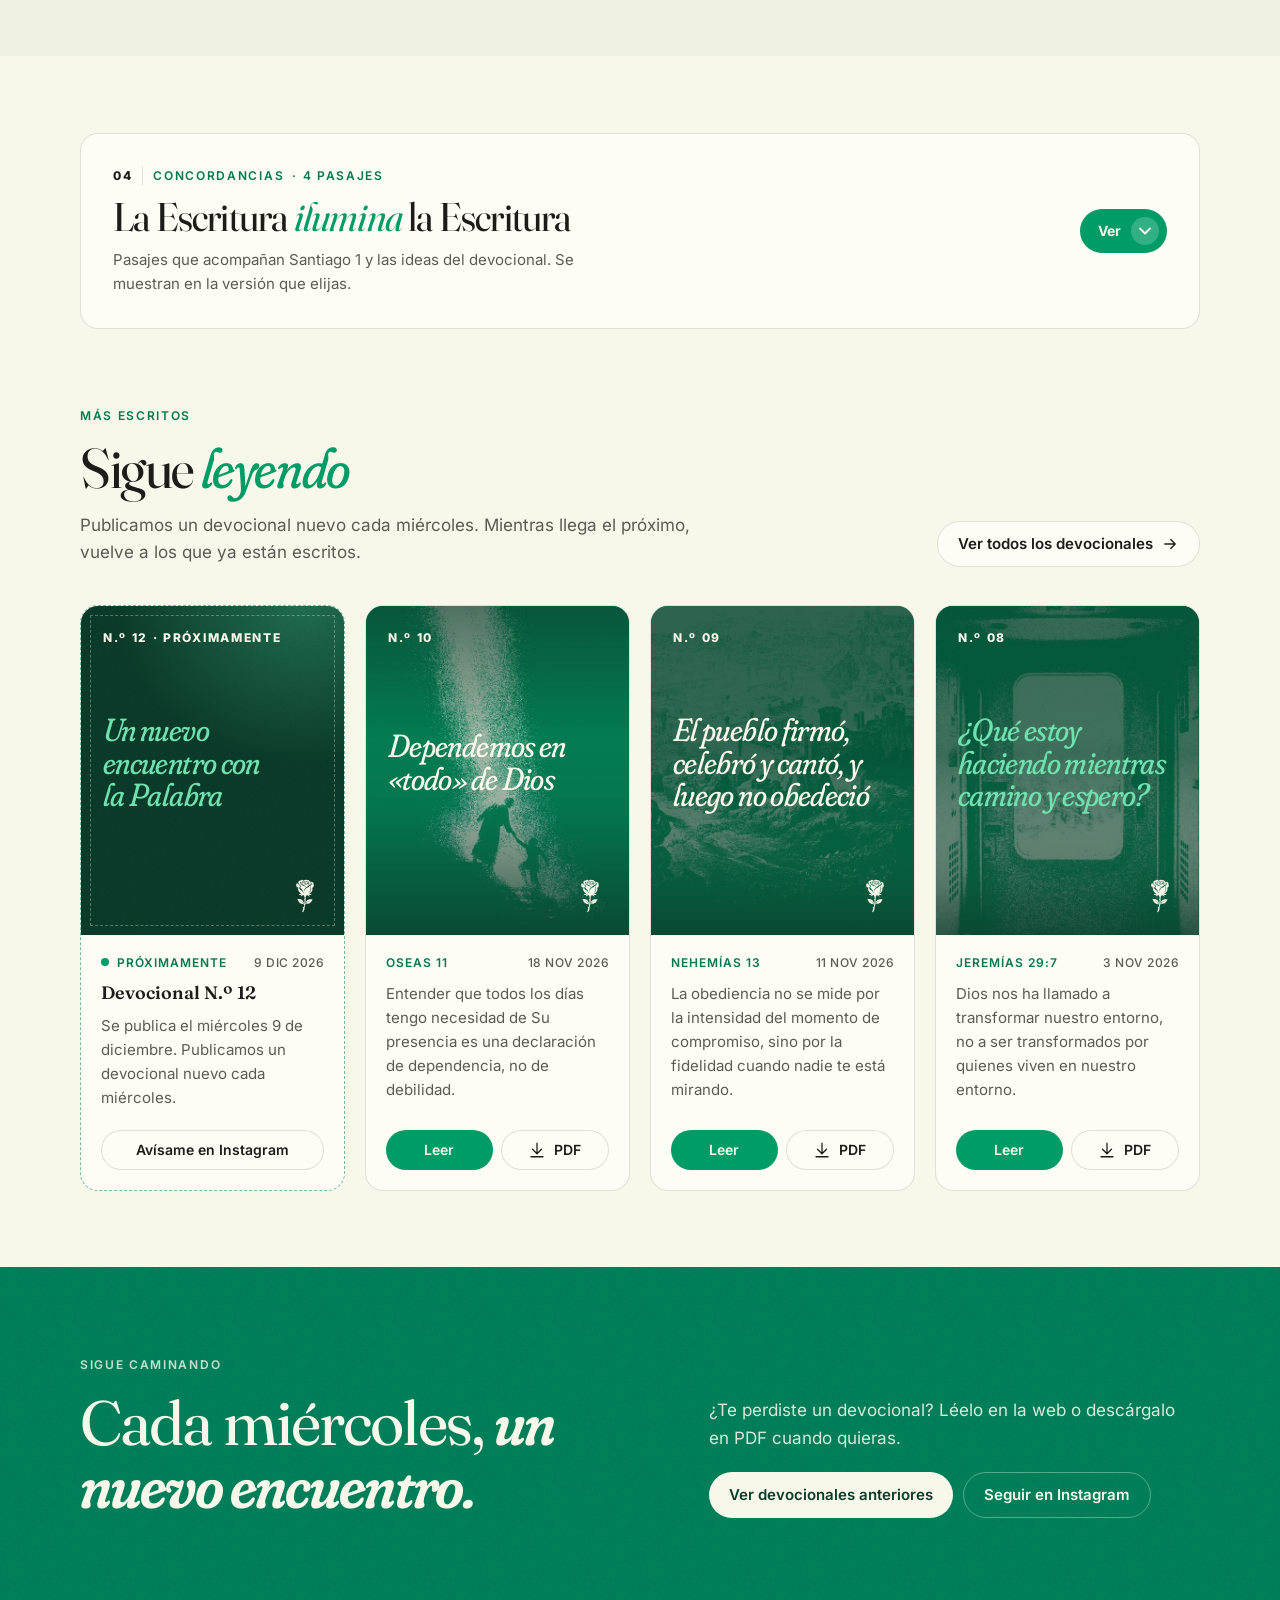
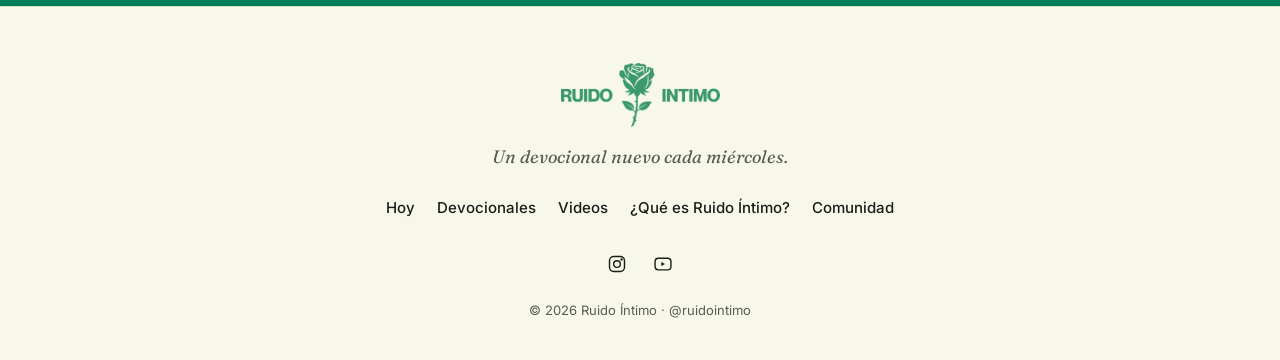
==== commit 06e12c76: "Devocional N.º 11 «¿Anhelamos la prueba?» (Santiago 1) y versión PDT por defecto - index.html: nuevo" ====
--- a/index.html
+++ b/index.html
@@ -3,16 +3,16 @@
 <head>
   <meta charset="UTF-8">
   <meta name="viewport" content="width=device-width, initial-scale=1.0">
-  <title>Ruido Íntimo · Versículo y devocional de hoy</title>
+  <title>¿Anhelamos la prueba? · Ruido Íntimo</title>
   <meta name="description" content="Del ruido interior a la intimidad con Dios. Versículo del día, pasaje bíblico, devocional y concordancias.">
   <meta name="theme-color" content="#F8F8EA" media="(prefers-color-scheme: light)">
   <meta name="theme-color" content="#0E1310" media="(prefers-color-scheme: dark)">
 
   <!-- Vista previa al compartir (WhatsApp, Instagram, Facebook) -->
   <meta property="og:type" content="website">
-  <meta property="og:title" content="Dependemos en «todo» de Dios · Ruido Íntimo">
-  <meta property="og:description" content="Oseas 11 — Versículo y devocional de hoy.">
-  <meta property="og:image" content="https://ruido-intimo.vercel.app/img/og-semana-10.jpg">
+  <meta property="og:title" content="¿Anhelamos la prueba? · Ruido Íntimo">
+  <meta property="og:description" content="Santiago 1:2–8 — Versículo y devocional de hoy.">
+  <meta property="og:image" content="https://ruido-intimo.vercel.app/img/og-semana-11.jpg">
   <meta property="og:url" content="https://ruido-intimo.vercel.app/">
   <meta name="twitter:card" content="summary_large_image">
 
@@ -31,7 +31,7 @@
   <link rel="preload" href="fonts/inter.woff2" as="font" type="font/woff2" crossorigin>
 
   <!-- La imagen principal se precarga para que aparezca rápido -->
-  <link rel="preload" as="image" href="img/semana-10-versiculo.webp" type="image/webp">
+  <link rel="preload" as="image" href="img/semana-11-versiculo.webp" type="image/webp">
 
   <link rel="stylesheet" href="css/estilos.css">
 </head>
@@ -92,9 +92,9 @@
 
         <figure class="hoy-imagen entrada" style="--d:0">
           <picture>
-            <source srcset="img/semana-10-versiculo.webp" type="image/webp">
-            <img src="img/semana-10-versiculo.jpg" width="720" height="900"
-                 alt="Fotografía intervenida en verde: un padre toma de la mano a su hijo y lo ayuda a subir unas escaleras bajo un rayo de luz" fetchpriority="high">
+            <source srcset="img/semana-11-versiculo.webp" type="image/webp">
+            <img src="img/semana-11-versiculo.jpg" width="720" height="900"
+                 alt="Ilustración en verde: un rayo de luz desciende y se posa en el suelo" fetchpriority="high">
           </picture>
         </figure>
 
@@ -103,15 +103,15 @@
             <span class="punto" aria-hidden="true"></span>
             <span id="titulo-hoy">Versículo del día</span>
             <span class="sep" aria-hidden="true">·</span>
-            <time data-fecha="2026-11-18">18 de noviembre de 2026</time>
+            <time data-fecha="2026-11-25">25 de noviembre de 2026</time>
           </p>
 
           <blockquote class="versiculo-grande entrada" style="--d:2" id="versiculo-dia">
-            <p>¡Pero <strong>fui yo quien le enseñó a caminar a Efraín!</strong> Yo lo sostuve en mis brazos.</p>
+            <p>Hermanos míos, <strong>alégrense cuando tengan que enfrentar diversas dificultades.</strong> Ustedes ya saben que así se pone a prueba su fe, y eso los hará más pacientes.</p>
           </blockquote>
 
           <p class="referencia entrada" style="--d:3">
-            Oseas 11:3 <span class="chip">PDT</span>
+            Santiago 1:2–3 <span class="chip">PDT</span>
           </p>
 
           <div class="acciones entrada" style="--d:4">
@@ -119,11 +119,11 @@
               Leer el pasaje
               <svg viewBox="0 0 24 24" aria-hidden="true"><path d="M12 5v14M6 13l6 6 6-6"/></svg>
             </a>
-            <button type="button" class="btn btn-borde" data-compartir data-texto="«¡Pero fui yo quien le enseñó a caminar a Efraín! Yo lo sostuve en mis brazos.» — Oseas 11:3 (PDT)">
+            <button type="button" class="btn btn-borde" data-compartir data-texto="«Hermanos míos, alégrense cuando tengan que enfrentar diversas dificultades. Ustedes ya saben que así se pone a prueba su fe, y eso los hará más pacientes.» — Santiago 1:2-3 (PDT)">
               <svg viewBox="0 0 24 24" aria-hidden="true"><path d="M4 12v7a2 2 0 0 0 2 2h12a2 2 0 0 0 2-2v-7M16 6l-4-4-4 4M12 2v13"/></svg>
               Compartir
             </button>
-            <button type="button" class="btn btn-borde" data-copiar data-texto="«¡Pero fui yo quien le enseñó a caminar a Efraín! Yo lo sostuve en mis brazos.» — Oseas 11:3 (PDT)">
+            <button type="button" class="btn btn-borde" data-copiar data-texto="«Hermanos míos, alégrense cuando tengan que enfrentar diversas dificultades. Ustedes ya saben que así se pone a prueba su fe, y eso los hará más pacientes.» — Santiago 1:2-3 (PDT)">
               <svg viewBox="0 0 24 24" aria-hidden="true"><rect x="9" y="9" width="12" height="12" rx="2"/><path d="M5 15H4a1 1 0 0 1-1-1V4a1 1 0 0 1 1-1h10a1 1 0 0 1 1 1v1"/></svg>
               Copiar
             </button>
@@ -132,8 +132,8 @@
           <!-- Acceso directo al devocional -->
           <a href="#devocional" class="tarjeta-devocional entrada" style="--d:5">
             <span class="tarjeta-devocional-etq">Devocional de hoy</span>
-            <span class="tarjeta-devocional-titulo">Dependemos en «todo» <em>de Dios.</em></span>
-            <span class="tarjeta-devocional-meta">Alexander Alva · 3 min de lectura</span>
+            <span class="tarjeta-devocional-titulo">¿Anhelamos <em>la prueba?</em></span>
+            <span class="tarjeta-devocional-meta">Jhonatan · 9 min de lectura</span>
             <svg class="flecha" viewBox="0 0 24 24" aria-hidden="true"><path d="M5 12h14M13 6l6 6-6 6"/></svg>
           </a>
 
@@ -155,18 +155,18 @@
 
         <header class="seccion-cabecera revelar">
           <p class="eyebrow"><span class="num">01</span> El pasaje</p>
-          <h2 id="titulo-pasaje" class="titulo-seccion">Oseas <em>11:1–3</em></h2>
-          <p class="bajada">Dios recuerda a Israel cómo lo amó y lo cuidó desde niño, mientras el pueblo se alejaba. Lee el versículo en su contexto y compáralo en cuatro versiones. Toca un versículo para marcarlo, copiarlo o compartirlo.</p>
+          <h2 id="titulo-pasaje" class="titulo-seccion">Santiago <em>1:2–8</em></h2>
+          <p class="bajada">Santiago nos habla de las pruebas, de pedir sabiduría a Dios y de una fe sin doble ánimo. Lee el pasaje en su contexto y compáralo en cuatro versiones. Toca un versículo para marcarlo, copiarlo o compartirlo.</p>
         </header>
 
         <div class="pasaje-columna">
-          <article class="lector revelar" aria-label="Lectura bíblica Oseas 11:1-3">
+          <article class="lector revelar" aria-label="Lectura bíblica Santiago 1:2-8">
             <div class="lector-barra">
               <div class="versiones" role="tablist" aria-label="Versión de la Biblia">
-                <button type="button" role="tab" class="version-tab" data-version="RVR1960" aria-selected="true"  title="Reina-Valera 1960">RVR1960</button>
-                <button type="button" role="tab" class="version-tab" data-version="NBLA"    aria-selected="false" title="Nueva Biblia de las Américas">NBLA</button>
-                <button type="button" role="tab" class="version-tab" data-version="NTV"     aria-selected="false" title="Nueva Traducción Viviente">NTV</button>
-                <button type="button" role="tab" class="version-tab" data-version="PDT"     aria-selected="false" title="Palabra de Dios para Todos">PDT</button>
+                <button type="button" role="tab" class="version-tab" data-version="PDT" aria-selected="true" title="Palabra de Dios para Todos">PDT</button>
+                <button type="button" role="tab" class="version-tab" data-version="RVR1960" aria-selected="false" title="Reina-Valera 1960">RVR1960</button>
+                <button type="button" role="tab" class="version-tab" data-version="NBLA" aria-selected="false" title="Nueva Biblia de las Américas">NBLA</button>
+                <button type="button" role="tab" class="version-tab" data-version="NTV" aria-selected="false" title="Nueva Traducción Viviente">NTV</button>
               </div>
               <div class="tamano" role="group" aria-label="Tamaño del texto">
                 <button type="button" class="tamano-btn" data-tamano="-1" aria-label="Achicar texto">A<span>−</span></button>
@@ -174,59 +174,75 @@
               </div>
             </div>
 
-            <div id="lector" data-libro="Oseas 11">
-              <div class="lector-texto" role="tabpanel" data-version="RVR1960" data-nombre="Reina-Valera 1960"
+            <div id="lector" data-libro="Santiago 1">
+              <div class="lector-texto" role="tabpanel" data-version="PDT" data-nombre="Palabra de Dios para Todos"
+                   data-credito="La Biblia: Palabra de Dios para Todos (PDT) © Bible League International. Usado con permiso.">
+                <p>
+                  <span class="v v-dia" data-v="2" tabindex="0" role="button" aria-pressed="false"><sup>2</sup>Hermanos míos, alégrense cuando tengan que enfrentar diversas dificultades.</span>
+                  <span class="v v-dia" data-v="3" tabindex="0" role="button" aria-pressed="false"><sup>3</sup>Ustedes ya saben que así se pone a prueba su fe, y eso los hará más pacientes.</span>
+                  <span class="v v-dia" data-v="4" tabindex="0" role="button" aria-pressed="false"><sup>4</sup>Ahora bien, la paciencia debe alcanzar la meta de hacerlos completamente maduros y mantenerlos sin defecto.</span>
+                  <span class="v v-dia" data-v="5" tabindex="0" role="button" aria-pressed="false"><sup>5</sup>Si a alguno de ustedes le falta sabiduría, pídasela a Dios, y él se la dará. Dios es generoso y nos da todo con agrado.</span>
+                  <span class="v v-dia" data-v="6" tabindex="0" role="button" aria-pressed="false"><sup>6</sup>Pero debe pedirle a Dios con fe, sin dudar nada. El que duda es como una ola del mar que el viento se lleva de un lado a otro.</span>
+                  <span class="v v-dia" data-v="7" tabindex="0" role="button" aria-pressed="false"><sup>7</sup>No sabe lo que quiere, por lo tanto no debe esperar nada del Señor,</span>
+                  <span class="v v-dia" data-v="8" tabindex="0" role="button" aria-pressed="false"><sup>8</sup>pues el que duda es inestable en todo lo que hace.</span>
+                </p>
+              </div>
+
+              <div class="lector-texto" role="tabpanel" data-version="RVR1960" data-nombre="Reina-Valera 1960" hidden
                    data-credito="Texto bíblico: Reina-Valera 1960 © Sociedades Bíblicas en América Latina, 1960. Renovado © Sociedades Bíblicas Unidas, 1988. Utilizado con permiso.">
                 <p>
-                  <span class="v" data-v="1" tabindex="0" role="button" aria-pressed="false"><sup>1</sup>Cuando Israel era muchacho, yo lo amé, y de Egipto llamé a mi hijo.</span>
-                  <span class="v" data-v="2" tabindex="0" role="button" aria-pressed="false"><sup>2</sup>Cuanto más yo los llamaba, tanto más se alejaban de mí; a los baales sacrificaban, y a los ídolos ofrecían sahumerios.</span>
-                  <span class="v v-dia" data-v="3" tabindex="0" role="button" aria-pressed="false"><sup>3</sup>Yo con todo eso enseñaba a andar al mismo Efraín, tomándole de los brazos; y no conoció que yo le cuidaba.</span>
+                  <span class="v v-dia" data-v="2" tabindex="0" role="button" aria-pressed="false"><sup>2</sup>Hermanos míos, tened por sumo gozo cuando os halléis en diversas pruebas,</span>
+                  <span class="v v-dia" data-v="3" tabindex="0" role="button" aria-pressed="false"><sup>3</sup>sabiendo que la prueba de vuestra fe produce paciencia.</span>
+                  <span class="v v-dia" data-v="4" tabindex="0" role="button" aria-pressed="false"><sup>4</sup>Mas tenga la paciencia su obra completa, para que seáis perfectos y cabales, sin que os falte cosa alguna.</span>
+                  <span class="v v-dia" data-v="5" tabindex="0" role="button" aria-pressed="false"><sup>5</sup>Y si alguno de vosotros tiene falta de sabiduría, pídala a Dios, el cual da a todos abundantemente y sin reproche, y le será dada.</span>
+                  <span class="v v-dia" data-v="6" tabindex="0" role="button" aria-pressed="false"><sup>6</sup>Pero pida con fe, no dudando nada; porque el que duda es semejante a la onda del mar, que es arrastrada por el viento y echada de una parte a otra.</span>
+                  <span class="v v-dia" data-v="7" tabindex="0" role="button" aria-pressed="false"><sup>7</sup>No piense, pues, quien tal haga, que recibirá cosa alguna del Señor.</span>
+                  <span class="v v-dia" data-v="8" tabindex="0" role="button" aria-pressed="false"><sup>8</sup>El hombre de doble ánimo es inconstante en todos sus caminos.</span>
                 </p>
               </div>
 
               <div class="lector-texto" role="tabpanel" data-version="NBLA" data-nombre="Nueva Biblia de las Américas" hidden
-                   data-credito="Escritura tomada de la Nueva Biblia de las Américas (NBLA), © 2005 The Lockman Foundation. Usada con permiso.">
+                   data-credito="Texto en La Biblia de las Américas (LBLA), edición anterior de la NBLA, © The Lockman Foundation. Usada con permiso. (La NBLA de este pasaje se agrega pronto.)">
                 <p>
-                  <span class="v" data-v="1" tabindex="0" role="button" aria-pressed="false"><sup>1</sup>Cuando Israel era niño, Yo lo amé, y de Egipto llamé a Mi hijo.</span>
-                  <span class="v" data-v="2" tabindex="0" role="button" aria-pressed="false"><sup>2</sup>Cuanto más los llamaban los profetas, tanto más se alejaban de ellos; seguían sacrificando a los Baales y quemando incienso a los ídolos.</span>
-                  <span class="v v-dia" data-v="3" tabindex="0" role="button" aria-pressed="false"><sup>3</sup>Sin embargo, Yo enseñé a andar a Efraín, Yo lo llevé en Mis brazos; pero ellos no comprendieron que Yo los sanaba.</span>
+                  <span class="v v-dia" data-v="2" tabindex="0" role="button" aria-pressed="false"><sup>2</sup>Tened por sumo gozo, hermanos míos, el que os halléis en diversas pruebas,</span>
+                  <span class="v v-dia" data-v="3" tabindex="0" role="button" aria-pressed="false"><sup>3</sup>sabiendo que la prueba de vuestra fe produce paciencia,</span>
+                  <span class="v v-dia" data-v="4" tabindex="0" role="button" aria-pressed="false"><sup>4</sup>y que la paciencia ha de tener su perfecto resultado, para que seáis perfectos y completos, sin que os falte nada.</span>
+                  <span class="v v-dia" data-v="5" tabindex="0" role="button" aria-pressed="false"><sup>5</sup>Pero si alguno de vosotros se ve falto de sabiduría, que la pida a Dios, el cual da a todos abundantemente y sin reproche, y le será dada.</span>
+                  <span class="v v-dia" data-v="6" tabindex="0" role="button" aria-pressed="false"><sup>6</sup>Pero que pida con fe, sin dudar; porque el que duda es semejante a la ola del mar, impulsada por el viento y echada de una parte a otra.</span>
+                  <span class="v v-dia" data-v="7" tabindex="0" role="button" aria-pressed="false"><sup>7</sup>No piense, pues, ese hombre, que recibirá cosa alguna del Señor,</span>
+                  <span class="v v-dia" data-v="8" tabindex="0" role="button" aria-pressed="false"><sup>8</sup>siendo hombre de doble ánimo, inestable en todos sus caminos.</span>
                 </p>
               </div>
 
               <div class="lector-texto" role="tabpanel" data-version="NTV" data-nombre="Nueva Traducción Viviente" hidden
                    data-credito="Santa Biblia, Nueva Traducción Viviente (NTV), © Tyndale House Foundation, 2010. Usado con permiso.">
                 <p>
-                  <span class="v" data-v="1" tabindex="0" role="button" aria-pressed="false"><sup>1</sup>Cuando Israel era niño, yo lo amé, y de Egipto llamé a mi hijo;</span>
-                  <span class="v" data-v="2" tabindex="0" role="button" aria-pressed="false"><sup>2</sup>pero cuanto más lo llamaba, más se alejaba de mí y ofrecía sacrificios a las imágenes de Baal y quemaba incienso a ídolos.</span>
-                  <span class="v v-dia" data-v="3" tabindex="0" role="button" aria-pressed="false"><sup>3</sup>Yo mismo le enseñé a Israel a caminar, llevándolo de la mano; pero no sabe ni le importa que fui yo quien lo cuidó.</span>
+                  <span class="v v-dia" data-v="2" tabindex="0" role="button" aria-pressed="false"><sup>2</sup>Amados hermanos, cuando tengan que enfrentar problemas, considérenlo como un tiempo para alegrarse mucho</span>
+                  <span class="v v-dia" data-v="3" tabindex="0" role="button" aria-pressed="false"><sup>3</sup>porque ustedes saben que, siempre que se pone a prueba la fe, la constancia tiene una oportunidad para desarrollarse.</span>
+                  <span class="v v-dia" data-v="4" tabindex="0" role="button" aria-pressed="false"><sup>4</sup>Así que dejen que crezca, pues una vez que su constancia se haya desarrollado plenamente, serán perfectos y completos, y no les faltará nada.</span>
+                  <span class="v v-dia" data-v="5" tabindex="0" role="button" aria-pressed="false"><sup>5</sup>Si necesitan sabiduría, pídansela a nuestro generoso Dios, y él se la dará; no los reprenderá por pedirla.</span>
+                  <span class="v v-dia" data-v="6" tabindex="0" role="button" aria-pressed="false"><sup>6</sup>Cuando se la pidan, asegúrense de que su fe sea solamente en Dios, y no duden, porque una persona que duda tiene la lealtad dividida y es tan inestable como una ola del mar que el viento arrastra y empuja de un lado a otro.</span>
+                  <span class="v v-dia" data-v="7" tabindex="0" role="button" aria-pressed="false"><sup>7</sup>Esas personas no deberían esperar nada del Señor;</span>
+                  <span class="v v-dia" data-v="8" tabindex="0" role="button" aria-pressed="false"><sup>8</sup>su lealtad está dividida entre Dios y el mundo, y son inestables en todo lo que hace.</span>
                 </p>
               </div>
 
-              <div class="lector-texto" role="tabpanel" data-version="PDT" data-nombre="Palabra de Dios para Todos" hidden
-                   data-credito="La Biblia: Palabra de Dios para Todos (PDT) © Bible League International. Usado con permiso.">
-                <p>
-                  <span class="v" data-v="1" tabindex="0" role="button" aria-pressed="false"><sup>1</sup>Cuando Israel era joven, yo lo amaba, y llamé a mi hijo para sacarlo de Egipto.</span>
-                  <span class="v" data-v="2" tabindex="0" role="button" aria-pressed="false"><sup>2</sup>Pero cuanto más yo llamaba a los israelitas, más se alejaban ellos de mí. Ofrecían sacrificios a los dioses falsos y quemaban incienso para los ídolos.</span>
-                  <span class="v v-dia" data-v="3" tabindex="0" role="button" aria-pressed="false"><sup>3</sup>¡Pero fui yo quien le enseñó a caminar a Efraín! Yo lo sostuve en mis brazos. Ellos no saben que fui yo quien los curó cuando estaban lastimados.</span>
-                </p>
-              </div>
-
             </div>
 
             <!-- Capítulo completo: se despliega aquí mismo, antes y después del pasaje (js/capitulo.js) -->
-            <div class="lector-capitulo" id="capitulo" data-libro="Oseas" data-libro-id="28" data-cap="11" data-destacar="1-3" data-total="12">
+            <div class="lector-capitulo" id="capitulo" data-libro="Santiago" data-libro-id="59" data-cap="1" data-destacar="2-8" data-total="27">
               <p class="cap-estado" id="capitulo-estado" role="status" aria-live="polite" hidden></p>
               <button type="button" class="cap-btn" id="capitulo-btn" aria-expanded="false" aria-controls="lector">
-                <span class="cap-btn-texto">Leer Oseas 11 completo</span>
-                <span class="cap-btn-meta">12 versículos</span>
+                <span class="cap-btn-texto">Leer Santiago 1 completo</span>
+                <span class="cap-btn-meta">27 versículos</span>
                 <svg class="cap-btn-flecha" viewBox="0 0 24 24" aria-hidden="true"><path d="M6 9l6 6 6-6"/></svg>
               </button>
               <!-- Capítulo incluido en la página (se abre al instante y sin conexión). Las demás versiones se cargan en línea. -->
-              <script type="application/json" id="capitulo-local">{"PDT": [{"verse": 1, "text": "Cuando Israel era joven, yo lo amaba, y llamé a mi hijo para sacarlo de Egipto."}, {"verse": 2, "text": "Pero cuanto más yo llamaba a los israelitas, más se alejaban ellos de mí. Ofrecían sacrificios a los dioses falsos y quemaban incienso para los ídolos."}, {"verse": 3, "text": "¡Pero fui yo quien le enseñó a caminar a Efraín! Yo lo sostuve en mis brazos. Ellos no saben que fui yo quien los curó cuando estaban lastimados."}, {"verse": 4, "text": "Yo los guié como a una novilla, con una cuerda de cuero, con un collar de cuero los traté con cariño. Los quité el yugo y les di a comer pasto."}, {"verse": 5, "text": "Israel no quiso regresar al SEÑOR, así que regresará a Egipto y el rey de Asiria será su rey."}, {"verse": 6, "text": "Una espada atacará a las ciudades de Israel y acabará con los más fuertes; destruirá a sus líderes."}, {"verse": 7, "text": "Mi pueblo espera mi regreso. Ellos llamarán a Dios, pero él no responderá."}, {"verse": 8, "text": "Efraín, no te puedo abandonar. Israel, no puedo ponerte en manos de tus enemigos. No te puedo abandonar como a Admá. No te puedo hacer lo mismo que a Zeboyín. He cambiado de opinión; mi compasión es muy grande."}, {"verse": 9, "text": "No desataré mi ira; no destruiré a Efraín de nuevo. Soy Dios, no un hombre; soy el Santo Dios que vive en medio de ti. No entraré a la ciudad de Samaria."}, {"verse": 10, "text": "Rugiré como un león. Rugiré, y mis hijos vendrán. Me seguirán a mí, el SEÑOR. Vendrán del occidente temblando de miedo."}, {"verse": 11, "text": "Vendrán desde Egipto temblando como pájaros. Vendrán de Asiria temblando como palomas; y yo les permitiré regresar a sus casas. Lo dice el SEÑOR."}, {"verse": 12, "text": "Efraín me rodeó de engaños; Israel se rebeló contra mí. Pero Judá aún está con Dios, y aún es fiel con los santos."}]}</script>
+              <script type="application/json" id="capitulo-local">{"PDT": [{"verse": 1, "text": "Estimados hermanos del pueblo de Dios que está disperso por el mundo: Un cordial saludo de Santiago, siervo de Dios y del Señor Jesucristo."}, {"verse": 2, "text": "Hermanos míos, alégrense cuando tengan que enfrentar diversas dificultades."}, {"verse": 3, "text": "Ustedes ya saben que así se pone a prueba su fe, y eso los hará más pacientes."}, {"verse": 4, "text": "Ahora bien, la paciencia debe alcanzar la meta de hacerlos completamente maduros y mantenerlos sin defecto."}, {"verse": 5, "text": "Si a alguno de ustedes le falta sabiduría, pídasela a Dios, y él se la dará. Dios es generoso y nos da todo con agrado."}, {"verse": 6, "text": "Pero debe pedirle a Dios con fe, sin dudar nada. El que duda es como una ola del mar que el viento se lleva de un lado a otro."}, {"verse": 7, "text": "No sabe lo que quiere, por lo tanto no debe esperar nada del Señor,"}, {"verse": 8, "text": "pues el que duda es inestable en todo lo que hace."}, {"verse": 9, "text": "El hermano de condición humilde no se avergüence de ser pobre, porque Dios lo ha puesto en un lugar de honor."}, {"verse": 10, "text": "El hermano rico no se avergüence cuando Dios lo humille, porque el rico desaparecerá como la flor de la hierba."}, {"verse": 11, "text": "Cuando sale el sol, hace calor y se seca la hierba; la flor se cae y ahí termina su hermoso aspecto. Así pasa con los ricos, en un momento los vemos ocupados en sus negocios y, de pronto, mueren."}, {"verse": 12, "text": "Afortunado el que mantiene la fe cuando es tentado, porque recibirá el premio de la vida eterna que Dios ha prometido a los que lo aman."}, {"verse": 13, "text": "Cuando alguien tenga una tentación, no diga que es tentado por Dios, pues a Dios no lo tienta la maldad ni tampoco él tienta a nadie."}, {"verse": 14, "text": "Uno es tentado cuando se deja llevar por un mal deseo que lo atrae y lo seduce."}, {"verse": 15, "text": "Luego, el deseo malo da a luz el pecado, y el pecado, una vez que ha crecido, conduce a la muerte."}, {"verse": 16, "text": "No se engañen, mis estimados hermanos."}, {"verse": 17, "text": "Todo lo bueno que hemos recibido, todo don perfecto que viene de arriba es de Dios, del Padre creador de los astros del cielo, en quien nunca hay cambio ni sombra."}, {"verse": 18, "text": "Dios, por su libre decisión, nos dio nueva vida por medio del mensaje de la verdad para que nosotros fuéramos lo mejor que se le ofrece a Dios de la creación entera."}, {"verse": 19, "text": "Recuerden esto, estimados hermanos: estén más dispuestos a escuchar que a hablar. No se enojen fácilmente."}, {"verse": 20, "text": "El que vive enojado no puede vivir como Dios manda."}, {"verse": 21, "text": "Por eso, dejen toda esa mala conducta y todo el mal que tanto los rodean, y acepten con humildad el mensaje que Dios ha puesto en cada uno de ustedes. Ese mensaje tiene el poder de salvarlos."}, {"verse": 22, "text": "Pero no es suficiente con sólo oír el mensaje de Dios. Hay que obedecerlo. Si sólo lo oyen, sin hacer lo que dice, se están engañando a sí mismos."}, {"verse": 23, "text": "El que oye el mensaje de Dios sin obedecer lo que dice es como el que se mira en un espejo."}, {"verse": 24, "text": "Se mira en el espejo, se va y pronto olvida lo mal que se veía."}, {"verse": 25, "text": "Por el contrario, el que se fija bien en la ley perfecta, la que libera a la gente, y la pone en práctica en lugar de ser un oyente olvidadizo, será afortunado en lo que hace."}, {"verse": 26, "text": "Si alguien se cree religioso pero no controla sus palabras, se engaña a sí mismo y su religión no vale nada."}, {"verse": 27, "text": "La religión pura y sin contaminación que Dios sí acepta, es esta: ayudar a los huérfanos y a las viudas en sus dificultades y no dejarse influenciar por la maldad del mundo."}]}</script>
             </div>
 
             <p class="lector-credito" id="lector-credito">
-              Texto bíblico: Reina-Valera 1960 © Sociedades Bíblicas en América Latina, 1960. Renovado © Sociedades Bíblicas Unidas, 1988. Utilizado con permiso.
+              La Biblia: Palabra de Dios para Todos (PDT) © Bible League International. Usado con permiso.
             </p>
           </article>
 
@@ -263,63 +279,135 @@
     <section class="seccion" id="devocional" aria-labelledby="titulo-devocional">
       <article class="devocional" id="devocional-articulo">
 
-        <!-- Texto del autor: ordenado y con ortografía corregida, sin cambiar su voz -->
+        <!-- Texto del autor: sin cambios de contenido; solo se revisó la ortografía -->
         <header class="devocional-cabecera revelar">
           <p class="eyebrow"><span class="num">02</span> Devocional</p>
-          <h2 id="titulo-devocional" class="devocional-titulo">Dependemos en «todo» <em>de Dios.</em></h2>
-          <p class="devocional-bajada">Entender que todos los días tengo necesidad de Su presencia es una declaración de dependencia, no de debilidad.</p>
+          <h2 id="titulo-devocional" class="devocional-titulo">¿Anhelamos <em>la prueba?</em></h2>
+          <p class="devocional-bajada">La prueba tiene el potencial de fortalecer nuestra fe, producir perseverancia y llevarnos a la madurez espiritual.</p>
 
           <div class="autor">
-            <span class="autor-avatar" aria-hidden="true">AA</span>
+            <span class="autor-avatar" aria-hidden="true">J</span>
             <div>
-              <p class="autor-nombre">Alexander Alva</p>
-              <p class="autor-meta"><time data-fecha="2026-11-18">18 de noviembre de 2026</time> · Oseas 11 · 3 min de lectura</p>
+              <p class="autor-nombre">Jhonatan</p>
+              <p class="autor-meta"><time data-fecha="2026-11-25">25 de noviembre de 2026</time> · Santiago 1 · 9 min de lectura</p>
             </div>
           </div>
         </header>
 
         <div class="devocional-cuerpo" id="devocional-cuerpo">
-          <p class="capitular">Creemos que la humanidad ha buscado siempre a Dios, y Él se ha ocultado. Pero es al contrario: Dios siempre ha buscado al hombre y nosotros lo hemos ignorado.</p>
-
-          <p>Mientras escribía mi devocional comprendía cada vez más que dependo de Dios en todo. Y aunque no lo creas, tú también. Y es hermoso saber eso, porque vives el día a día de manera diferente.</p>
-
-          <p>Entender que todos los días tengo necesidad de Su presencia es una declaración de dependencia, no de debilidad. Y lo triste es saber que también hemos sido como el pueblo de Israel, que nos acostumbramos tanto al cuidado de papá que empezamos a ignorarlo.</p>
-
-          <p>¿Y sabes por dónde empieza la lejanía con Dios e ignorarlo?</p>
-
-          <p><strong>Con decisiones.</strong></p>
-
-          <p>Sí, tal como lo leíste: «decisiones». En toda la historia de la Biblia nunca Dios ha dejado de hablar, ni ha ignorado al hombre ni lo ha abandonado, pero yo sí.</p>
-
-          <p>Cuando leía esto me entristecía, porque Dios en este pasaje sufre como un padre cuando su hijo se aleja por el mal camino y quiere protegerlo, pero sabe que es mejor soltarlo y que pase por aflicciones y entienda que es mejor estar con papá.</p>
-
-          <p>¡Qué loco que resumí la historia de mi vida y la tuya en esto!</p>
-
-          <p>Hace unos días saqué la licencia de conducir y, les soy sincero, estaba nervioso. Oré mucho y hasta ayuné; pueden reírse, no se preocupen. Y en este proceso sentí el abrazo de Dios y Su compañía, porque pensaba que iba a fallar, pero yo declaraba en mi vida que todo con Cristo puedo hacerlo: no es con mis fuerzas, sino con las Suyas. Y cuando estaba esperando a que me llamen, había un joven al lado mío, como de mi edad, y estaba muy nervioso y con una mirada perdida.</p>
-
-          <p>Y yo me armé de valor, porque igual estaba nervioso, y le dije: «No te preocupes, lo vas a lograr. Yo también fallé la primera vez porque no me preparé, y esta vez lo lograremos». Y él me miró y se tranquilizó. Empezamos a hablar más y llegaron sus padres, lo abrazaron y apoyaron. Yo me quedé mirándolos, conmovido y dándole gracias a Dios por esa enseñanza.</p>
-
-          <p>De esta historia puedo sacar muchas cosas, pero quiero tomar solo una, y es la dependencia total que tenemos de nuestros padres.</p>
-
-          <p>A veces creemos que estamos solos en el problema o dificultad, pero no es así. Dios está más cerca de lo que te imaginas.</p>
-
-          <p>Quiero terminar preguntándote: ¿te has sentido solo, abandonado o agotado estos días?</p>
-
-          <p>Si tu respuesta fue sí, quiero tomarme el atrevimiento de preguntarte: ¿no crees que es porque te alejaste del Padre y decidiste ignorarlo?</p>
-
-          <p>Créeme, todos los problemas y dificultades se sienten diferentes cuando decides correr al Padre. No te prometo que no habrá dolor, pero siempre tendrás al Dios creador del universo de tu lado.</p>
-
-          <p>No seamos como Israel, porque su destrucción fue que ellos tomaron la decisión de alejarse del Padre e ignorarlo.</p>
+          <p class="capitular">Esta vez que me puse a leer el libro de Santiago, lo vi desde otra perspectiva y me encanta saber eso. Quiero enfocarme primeramente en Santiago 1:2-8, donde nos habla sobre las pruebas. Mientras leía, me hacía una pregunta: ¿Anhelo la prueba?</p>
+
+          <p>El anhelar tiene que ver con algo que tú deseas, con algo que tú sueñas, con algo que produce en ti la emoción de tenerlo o por lo que luchas para poder conseguirlo. Pero cuando se trata de una prueba, normalmente es una palabra que produce en nosotros un poquito de pena, tal vez dolor o algo por lo que realmente no queremos pasar.</p>
+
+          <p>Mientras leía, sentía que el Espíritu Santo me preguntaba: «¿Anhelas la prueba, Jhonatan?». Y yo decía: Padre, ¿quién puede anhelar una prueba cuando significa pasar por momentos complejos, sufrimiento, pena o dolor?</p>
+
+          <p>Pero cuando seguí leyendo, me di cuenta de que la prueba tiene el potencial de fortalecer nuestra fe, producir perseverancia y llevarnos a la madurez espiritual. Entonces, si lo miramos desde esa perspectiva, podemos entender que, aunque una prueba sea dolorosa, puede producir algo que nosotros necesitamos: madurez.</p>
+
+          <p>Y muchas veces lo tomo muy personal, porque no siempre comprendo el beneficio de atravesar una dificultad.</p>
+
+          <p>Últimamente, en mi trabajo, hemos pasado por muchos procesos que me hacen pensar en la poda. La poda consiste en quitar aquello que está impidiendo el crecimiento de una planta, pero también es una oportunidad para observar cómo está creciendo y entender qué necesita para fortalecerse. Es quitar aquello que impide su crecimiento y fortalecer lo que necesita desarrollarse.</p>
+
+          <p>Lo digo por mi trabajo, porque ya se han ido dos personas. Una decidió irse y a la otra no se le renovó el contrato. Estamos pasando por tiempos difíciles, donde la carga de trabajo igual es grande.</p>
+
+          <p>Y yo le decía: Señor, de verdad, estos procesos me duelen. Soy un poquito sentimental en eso, porque igual les agarro cariño a mis compañeros. Pero también le preguntaba: Señor, ¿dónde quieres llevarme? Porque mis planes eran renunciar para poder encontrar otro trabajo mejor, pero ahora siento que no puedo. Entonces, no entiendo qué estás haciendo en mi vida ni qué me estás mostrando.</p>
+
+          <p>Y sentía que el Señor me decía: «Hijo, tú te estás enfocando mucho en el beneficio material o en una cosa específica, pero pregúntate qué quiero formar en ti».</p>
+
+          <p>Y ayer, en mi día de ayuno, le decía: Señor, ¿sabes qué? No me importa adónde me quieras llevar, no me importa si quieres mejorar mi situación económica ni qué me quieras dar económicamente. Quiero aprender, quiero poder permanecer en esta prueba y superarla, pero para poder crecer tanto en la madurez espiritual como en la perseverancia, en la fe y en la paciencia.</p>
+
+          <p>Y por eso entiendo que, en este pasaje, Santiago nos anima a pedir sabiduría a Dios. Me preguntaba: ¿Por qué de repente empieza a hablar de la prueba y después nos invita a pedir sabiduría?</p>
+
+          <p>Porque el principio de la sabiduría es el temor a Jehová, la reverencia a Dios. Si yo tengo esta reverencia hacia Él, sabiendo que tiene sus planes, que tiene sus tiempos y que hace las cosas conforme a su voluntad, esa sabiduría me va a permitir comprender que, en medio de la prueba, Dios puede estar trabajando en mi crecimiento espiritual y no necesariamente en mi crecimiento económico, aunque también pueda darse.</p>
+
+          <p>La sabiduría nos permite aprender a mirar las pruebas desde una perspectiva espiritual y no solamente desde nuestras emociones.</p>
+
+          <p>Y me encanta porque después Santiago empieza a hablar de la persona de doble ánimo. Y yo decía: ¿Por qué empieza a hablar de la fe después de la sabiduría y después de la persona de doble ánimo?</p>
+
+          <p>Yo creo que todo se conecta.</p>
+
+          <p>Porque la prueba pone a prueba nuestra fe y contribuye a nuestro crecimiento. No significa que no tengamos fe. Y yo siempre lo he dicho, y perdón si siempre lo digo, pero muchas veces tenemos nuestra confianza mal posicionada, puesta en cosas diferentes o en cosas del mundo.</p>
+
+          <p>Nuestra fe en Dios tiene que ser probada para que haya un crecimiento. Y la fe probada produce perseverancia, y cuando la perseverancia empieza a desarrollarse, produce madurez.</p>
+
+          <p>Entonces, la sabiduría es necesaria en nosotros para comprender y afrontar ese proceso, pero también necesitamos una fe sin doble ánimo, porque una persona que confía plenamente en Dios puede permanecer firme en su Creador, aun cuando no comprende lo que está sucediendo.</p>
+
+          <p>Y sentía que el Señor me decía: Hijo, tienes fe, pero necesitas revisar dónde está puesta tu confianza. Estás pidiendo sabiduría para poder comprender lo que estoy haciendo en este momento en tu vida, pero necesitas dejar de ser de doble ánimo.</p>
+
+          <p>Porque las pruebas no se tratan de dejarnos llevar por nuestras emociones, sino de tener nuestra mirada fija en Cristo, a pesar de que no entendamos lo que está sucediendo.</p>
+
+          <p>Y me encanta porque sentía que el Señor me hablaba muy directamente a mi vida. Muchas veces empezamos diciendo: Señor, ayúdame a pasar por esto. O decimos: Señor, quita esto de mi vida. Señor, ¿sabes qué? Quiero hacer esto. Pero cuando las cosas no suceden como esperamos, empezamos a dudar y muchas veces queremos abandonar el proceso.</p>
+
+          <p>Y me ha pasado muy personalmente. Me vi muy reflejado en este pasaje.</p>
+
+          <p>Por eso, equipo, quiero que aprendamos a anhelar lo que Dios puede producir en nosotros mediante la prueba. Y cuando digo esto, no estoy hablando de ser masoquistas ni de anhelar el sufrimiento, sino de entender que, en medio de una prueba, podemos crecer y alcanzar madurez.</p>
+
+          <p>Santiago nos invita a eso, a pedir sabiduría para reconocer el valor que puede tener una prueba y a que nuestra fe permanezca firme en Dios mientras la atravesamos.</p>
+
+          <p>Porque muchas veces, cuando estamos atravesando una prueba, nos enfocamos tanto en llegar a la meta que olvidamos lo que Dios está haciendo durante el proceso.</p>
+
+          <p>Y sentía que Dios me decía: «Enfócate en el proceso de tu prueba, porque en el proceso es donde estás creciendo, no solamente al final».</p>
+
+          <blockquote class="cita-destacada revelar">
+            <p>Enfócate en el proceso de tu prueba, <em>porque en el proceso es donde estás creciendo, no solamente al final.</em></p>
+          </blockquote>
+
+          <p>Y nos pasa mucho eso, y me pasa mucho a mí, porque muchas veces me enfoco solamente en terminar algo.</p>
+
+          <p>Hace poquito saqué mi licencia de conducir y solamente me enfoqué en sacar la licencia. Pero después, en mis tiempos con el Señor, le decía gracias, porque no me había dado cuenta de todo lo que había crecido durante ese proceso.</p>
+
+          <p>Pasaron los años, fui más maduro, tomé mejores decisiones, descansé mejor y me di cuenta de que, aunque ya había terminado la universidad, volví a estudiar. Volví a tener mis tiempos de estudio pautados, volví a leer más y no me había dado cuenta de que el Señor estaba trabajando conmigo durante todo ese proceso.</p>
+
+          <p>Y fue hermoso.</p>
+
+          <p>También quiero conectar esto con lo que dice Santiago acerca de oír y obedecer. En medio de las pruebas debemos estar más dispuestos a escuchar que a hablar, como lo dice en el versículo 19. Después nos dice que no nos enojemos fácilmente, y me encanta porque todo se conecta.</p>
+
+          <p>Cuando uno pasa por una prueba, normalmente quiere hablar. Oramos para que Dios nos escuche, pero también deberíamos orar para que nosotros podamos escuchar a Dios.</p>
+
+          <p>Muchas veces estamos tan enfocados en contarle al Señor lo que nos está pasando que olvidamos detenernos a escuchar lo que Él nos quiere enseñar.</p>
+
+          <p>Y algo que también nos pasa es que, cuando estamos atravesando pruebas o incluso cuando estamos ayunando, muchas veces nos enojamos fácilmente. Pero Santiago nos dice que la ira humana no produce la justicia de Dios.</p>
+
+          <p>Por eso, quitemos toda mala conducta de nosotros, no dejemos que el desánimo nos domine y aprendamos a recibir con humildad la Palabra de Dios. Tomemos el tiempo para escucharla, siendo conscientes de que Dios nos habla a través de ella.</p>
+
+          <p>Y más adelante, Santiago nos dice que no es suficiente oír el mensaje de Dios, sino que también hay que obedecerlo.</p>
+
+          <p>Y me encanta porque podemos ver cómo todo esto se conecta con el proceso de crecimiento de un cristiano. Nuestra fe empieza a ser probada, en medio de esa prueba empezamos a crecer, empezamos a madurar y aprendemos a escuchar la Palabra de Dios para obedecerla.</p>
+
+          <p>La sabiduría que Dios nos da nos permite atravesar esa prueba sin doble ánimo, pero también tenemos que terminar accionando.</p>
+
+          <p>Si un Jhonatan empezó una prueba, no debería ser el mismo Jhonatan el que la termina. Tiene que ser alguien diferente.</p>
+
+          <p>Por eso, las pruebas también se tratan de decisiones. Lo que yo he recibido de Dios, lo que he escuchado de Dios, debo ponerlo en acción. Eso es obediencia.</p>
+
+          <p>Si comenzaste una prueba en un punto, procura no permanecer en ese mismo punto espiritualmente. Crece, aprende y pon en práctica lo que has recibido y escuchado de Dios.</p>
+
+          <p>Y eso es el crecimiento y la madurez en medio de la prueba.</p>
+
+          <p>Así que, equipo, entendamos que la prueba no se trata solamente del sufrimiento. No significa que Dios sea malo y quiera hacernos sufrir, sino que Él puede utilizar las dificultades que atravesamos para producir algo necesario en nuestra vida, como jóvenes, como niños y como cristianos.</p>
+
+          <p>Porque estamos siendo perfeccionados y toda honra y toda gloria se la tiene que llevar Jesús.</p>
+
+          <p>Y me encanta porque Romanos 8:29 nos dice que hemos sido predestinados para ser conformados a la imagen de su Hijo. Dios puede utilizar las pruebas para hacernos más semejantes a Cristo, y ese es el propósito: poder ser como Jesús.</p>
+
+          <p>Debemos crecer, y muchas veces el Señor trabaja con nosotros mediante procesos de poda, quitando aquello que impide nuestro crecimiento y fortaleciendo lo que necesita desarrollarse. Y es dolorosa la poda.</p>
+
+          <p>Me encanta porque la tía explicaba esto cuando hablaba de las plantas y del trabajo de jardinería. Y es así, muchas veces también somos como vasijas en las manos de un alfarero, donde el Señor tiene que moldearnos y formarnos nuevamente.</p>
+
+          <p>Y muchas veces es doloroso, pero es necesario para nuestro crecimiento.</p>
+
+          <p>Así que no nos enfoquemos solamente en cuándo va a terminar nuestra prueba o en qué vamos a recibir cuando termine. Preguntémonos también qué quiere formar Dios en nosotros mientras la atravesamos.</p>
+
+          <p>Que nuestro mayor anhelo no sea recibir algo de Dios, sino parecernos cada día más a Jesús. ❤️‍🔥</p>
         </div>
 
         <footer class="devocional-pie">
           <ul class="tags" aria-label="Temas">
-            <li>Dependencia</li>
-            <li>Dios Padre</li>
-            <li>Oseas 11</li>
+            <li>Pruebas</li>
+            <li>Sabiduría</li>
+            <li>Santiago 1</li>
           </ul>
           <div class="devocional-pie-acciones">
-            <button type="button" class="btn btn-borde btn-sm" data-compartir data-texto="Dependemos en «todo» de Dios — devocional de Ruido Íntimo sobre Oseas 11.">
+            <button type="button" class="btn btn-borde btn-sm" data-compartir data-texto="¿Anhelamos la prueba? — devocional de Ruido Íntimo sobre Santiago 1.">
               <svg viewBox="0 0 24 24" aria-hidden="true"><path d="M4 12v7a2 2 0 0 0 2 2h12a2 2 0 0 0 2-2v-7M16 6l-4-4-4 4M12 2v13"/></svg>
               Compartir devocional
             </button>
@@ -346,7 +434,7 @@
         </header>
 
         <div class="comentarios-columna">
-          <form class="com-form revelar" id="com-form" data-devocional="oseas-11" data-cita="Oseas 11:3" novalidate>
+          <form class="com-form revelar" id="com-form" data-devocional="santiago-1-2-8" data-cita="Santiago 1:2-8" novalidate>
             <div class="campo">
               <label for="com-nombre">Tu nombre <span>(opcional)</span></label>
               <input type="text" id="com-nombre" name="nombre" maxlength="40" autocomplete="given-name" placeholder="Ej: Mia Zoé">
@@ -394,7 +482,7 @@
               <span class="conc-toggle-texto">
                 <span class="eyebrow"><span class="num">04</span> Concordancias<span class="conc-n"> · 4 pasajes</span></span>
                 <span class="conc-titulo">La Escritura <em>ilumina</em> la Escritura</span>
-                <span class="conc-sub">Pasajes que acompañan Oseas 11 y las ideas del devocional. Se muestran en la versión que elijas.</span>
+                <span class="conc-sub">Pasajes que acompañan Santiago 1 y las ideas del devocional. Se muestran en la versión que elijas.</span>
               </span>
               <span class="conc-toggle-accion" aria-hidden="true">
                 <span class="conc-ver">Ver</span><span class="conc-ocultar">Ocultar</span>
@@ -406,52 +494,52 @@
             <div class="conc-panel-int">
               <div class="conc-cuerpo">
     <div class="versiones versiones-conc" role="tablist" aria-label="Versión de las concordancias">
-              <button type="button" role="tab" class="version-tab" data-version="RVR1960" aria-selected="true"  title="Reina-Valera 1960">RVR1960</button>
-              <button type="button" role="tab" class="version-tab" data-version="NBLA"    aria-selected="false" title="Nueva Biblia de las Américas">NBLA</button>
-              <button type="button" role="tab" class="version-tab" data-version="NTV"     aria-selected="false" title="Nueva Traducción Viviente">NTV</button>
-              <button type="button" role="tab" class="version-tab" data-version="PDT"     aria-selected="false" title="Palabra de Dios para Todos">PDT</button>
+              <button type="button" role="tab" class="version-tab" data-version="PDT" aria-selected="true" title="Palabra de Dios para Todos">PDT</button>
+              <button type="button" role="tab" class="version-tab" data-version="RVR1960" aria-selected="false" title="Reina-Valera 1960">RVR1960</button>
+              <button type="button" role="tab" class="version-tab" data-version="NBLA" aria-selected="false" title="Nueva Biblia de las Américas">NBLA</button>
+              <button type="button" role="tab" class="version-tab" data-version="NTV" aria-selected="false" title="Nueva Traducción Viviente">NTV</button>
             </div>
 
             <!-- Cada concordancia tiene un texto por versión (data-version-texto) -->
             <div class="concordancias">
               <article class="conc" style="--d:0">
-                <p class="conc-tema">Dios busca primero</p>
-                <h3 class="conc-ref">Génesis 3:9 <span class="chip" data-version-nombre>RVR1960</span></h3>
-                <blockquote class="conc-texto" data-version-texto="RVR1960">«Mas Jehová Dios llamó al hombre, y le dijo: ¿Dónde estás tú?»</blockquote>
-                <blockquote class="conc-texto" data-version-texto="NBLA" hidden>«Pero el Señor Dios llamó al hombre y le dijo: “¿Dónde estás?”»</blockquote>
-                <blockquote class="conc-texto" data-version-texto="NTV" hidden>«Entonces el Señor Dios llamó al hombre: “¿Dónde estás?”»</blockquote>
-                <blockquote class="conc-texto" data-version-texto="PDT" hidden>«El Señor Dios llamó al hombre y le dijo: “¿Dónde estás?”»</blockquote>
-                <p class="conc-nota">Antes de que el hombre dijera nada, fue Dios quien preguntó. Dios siempre ha buscado al hombre.</p>
+                <p class="conc-tema">El principio de la sabiduría</p>
+                <h3 class="conc-ref">Proverbios 9:10 <span class="chip" data-version-nombre>PDT</span></h3>
+                <blockquote class="conc-texto" data-version-texto="PDT">«La sabiduría comienza con el respeto al SEÑOR; aprender acerca del Santo es tener inteligencia.»</blockquote>
+                <blockquote class="conc-texto" data-version-texto="RVR1960" hidden>«El temor de Jehová es el principio de la sabiduría, y el conocimiento del Santísimo es la inteligencia.»</blockquote>
+                <blockquote class="conc-texto" data-version-texto="NBLA" hidden>«El principio de la sabiduría es el temor del Señor, y el conocimiento del Santo es inteligencia.»</blockquote>
+                <blockquote class="conc-texto" data-version-texto="NTV" hidden>«El temor del SEÑOR es la base de la sabiduría. Conocer al Santo da por resultado el buen juicio.»</blockquote>
+                <p class="conc-nota">La sabiduría para mirar la prueba empieza con reverencia a Dios: saber que Él tiene sus planes y sus tiempos.</p>
               </article>
 
               <article class="conc" style="--d:1">
-                <p class="conc-tema">Un Padre que carga</p>
-                <h3 class="conc-ref">Deuteronomio 1:31 <span class="chip" data-version-nombre>RVR1960</span></h3>
-                <blockquote class="conc-texto" data-version-texto="RVR1960">«Y en el desierto has visto que Jehová tu Dios te ha traído, como trae el hombre a su hijo, por todo el camino que habéis andado, hasta llegar a este lugar.»</blockquote>
-                <blockquote class="conc-texto" data-version-texto="NBLA" hidden>«…y en el desierto, donde has visto cómo el Señor tu Dios te llevó, como un hombre lleva a su hijo, por todo el camino que anduvieron hasta llegar a este lugar.»</blockquote>
-                <blockquote class="conc-texto" data-version-texto="NTV" hidden>«También vieron cómo el Señor su Dios los cuidó todo el tiempo que anduvieron por el desierto, igual que un padre cuida de sus hijos; y ahora los trajo hasta este lugar.»</blockquote>
-                <blockquote class="conc-texto" data-version-texto="PDT" hidden>«…y en el desierto. Allí ustedes vieron cómo el Señor su Dios los cargaba como un hombre carga a su hijo durante todo el camino, hasta que llegaron a este lugar.»</blockquote>
-                <p class="conc-nota">La misma imagen de Oseas 11:3: Dios sosteniendo a Su pueblo como un padre sostiene a su hijo.</p>
+                <p class="conc-tema">La poda</p>
+                <h3 class="conc-ref">Juan 15:2 <span class="chip" data-version-nombre>PDT</span></h3>
+                <blockquote class="conc-texto" data-version-texto="PDT">«Él corta todas mis ramas que no dan fruto. Poda y limpia cada rama que da fruto para que así produzca más.»</blockquote>
+                <blockquote class="conc-texto" data-version-texto="RVR1960" hidden>«Todo pámpano que en mí no lleva fruto, lo quitará; y todo aquel que lleva fruto, lo limpiará, para que lleve más fruto.»</blockquote>
+                <blockquote class="conc-texto" data-version-texto="NBLA" hidden>«Todo sarmiento que en mí no da fruto, lo quita; y todo el que da fruto, lo poda para que dé más fruto.»</blockquote>
+                <blockquote class="conc-texto" data-version-texto="NTV" hidden>«Él corta de mí toda rama que no produce fruto y poda las ramas que sí dan fruto, para que den aún más.»</blockquote>
+                <p class="conc-nota">La poda duele, pero quita lo que impide el crecimiento y fortalece lo que necesita desarrollarse.</p>
               </article>
 
               <article class="conc" style="--d:2">
-                <p class="conc-tema">Su fuerza, no la mía</p>
-                <h3 class="conc-ref">Filipenses 4:13 <span class="chip" data-version-nombre>RVR1960</span></h3>
-                <blockquote class="conc-texto" data-version-texto="RVR1960">«Todo lo puedo en Cristo que me fortalece.»</blockquote>
-                <blockquote class="conc-texto" data-version-texto="NBLA" hidden>«Todo lo puedo en Cristo que me fortalece.»</blockquote>
-                <blockquote class="conc-texto" data-version-texto="NTV" hidden>«Pues todo lo puedo hacer por medio de Cristo, quien me da las fuerzas.»</blockquote>
-                <blockquote class="conc-texto" data-version-texto="PDT" hidden>«Puedo enfrentar cualquier situación porque Cristo me da el poder para hacerlo.»</blockquote>
-                <p class="conc-nota">Depender de Cristo no es debilidad: de Él viene la fuerza.</p>
+                <p class="conc-tema">El alfarero</p>
+                <h3 class="conc-ref">Isaías 64:8 <span class="chip" data-version-nombre>PDT</span></h3>
+                <blockquote class="conc-texto" data-version-texto="PDT">«Pero así y todo, SEÑOR, tú eres nuestro Padre. Nosotros somos la arcilla y tú el alfarero. Todos nosotros somos obra de tus manos.»</blockquote>
+                <blockquote class="conc-texto" data-version-texto="RVR1960" hidden>«Ahora pues, Jehová, tú eres nuestro padre; nosotros barro, y tú el que nos formaste; así que obra de tus manos somos todos nosotros.»</blockquote>
+                <blockquote class="conc-texto" data-version-texto="NBLA" hidden>«Mas ahora, oh Señor, tú eres nuestro Padre, nosotros el barro, y tú nuestro alfarero; obra de tus manos somos todos nosotros.»</blockquote>
+                <blockquote class="conc-texto" data-version-texto="NTV" hidden>«Y a pesar de todo, oh SEÑOR, eres nuestro Padre; nosotros somos el barro y tú, el alfarero. Todos somos formados por tu mano.»</blockquote>
+                <p class="conc-nota">Somos como vasijas en manos del alfarero: a veces el Señor tiene que moldearnos y formarnos de nuevo.</p>
               </article>
 
               <article class="conc" style="--d:3">
-                <p class="conc-tema">El Padre que corre</p>
-                <h3 class="conc-ref">Lucas 15:20 <span class="chip" data-version-nombre>RVR1960</span></h3>
-                <blockquote class="conc-texto" data-version-texto="RVR1960">«Y levantándose, vino a su padre. Y cuando aún estaba lejos, lo vio su padre, y fue movido a misericordia, y corrió, y se echó sobre su cuello, y le besó.»</blockquote>
-                <blockquote class="conc-texto" data-version-texto="NBLA" hidden>«Levantándose, fue a su padre. Cuando todavía estaba lejos, su padre lo vio y sintió compasión por él, y corrió, se echó sobre su cuello y lo besó.»</blockquote>
-                <blockquote class="conc-texto" data-version-texto="NTV" hidden>«Entonces regresó a la casa de su padre, y cuando todavía estaba lejos, su padre lo vio llegar. Lleno de amor y de compasión, corrió hacia su hijo, lo abrazó y lo besó.»</blockquote>
-                <blockquote class="conc-texto" data-version-texto="PDT" hidden>«Entonces el hijo regresó a la casa de su padre. Mientras el hijo todavía estaba muy lejos de casa, su padre lo vio y tuvo compasión de él. Salió corriendo a su encuentro y le dio la bienvenida con besos y abrazos.»</blockquote>
-                <p class="conc-nota">Cuando decides correr al Padre, lo encuentras ya mirando el camino.</p>
+                <p class="conc-tema">Parecernos a Jesús</p>
+                <h3 class="conc-ref">Romanos 8:29 <span class="chip" data-version-nombre>PDT</span></h3>
+                <blockquote class="conc-texto" data-version-texto="PDT">«Dios los conocía antes de que el mundo fuera creado. Él decidió que fueran como su Hijo y quería que el Hijo fuera el mayor de muchos hermanos.»</blockquote>
+                <blockquote class="conc-texto" data-version-texto="RVR1960" hidden>«Porque a los que antes conoció, también los predestinó para que fuesen hechos conformes a la imagen de su Hijo, para que él sea el primogénito entre muchos hermanos.»</blockquote>
+                <blockquote class="conc-texto" data-version-texto="NBLA" hidden>«Porque a los que de antemano conoció, también los predestinó a ser hechos conforme a la imagen de su Hijo, para que El sea el primogénito entre muchos hermanos.»</blockquote>
+                <blockquote class="conc-texto" data-version-texto="NTV" hidden>«Pues Dios conoció a los suyos de antemano y los eligió para que llegaran a ser como su Hijo, a fin de que su Hijo fuera el hijo mayor de muchos hermanos.»</blockquote>
+                <p class="conc-nota">El propósito de la prueba es hacernos más semejantes a Cristo.</p>
               </article>
             </div>
               </div>
@@ -480,7 +568,7 @@
             <svg viewBox="0 0 24 24" aria-hidden="true"><path d="M5 12h14M13 6l6 6-6 6"/></svg>
           </a>
         </header>
-        <div class="grilla grilla-escritos" id="escritos" data-actual="10">
+        <div class="grilla grilla-escritos" id="escritos" data-actual="11">
           <noscript><p><a href="archivo.html">Ver todos los devocionales</a></p></noscript>
         </div>
       </div>
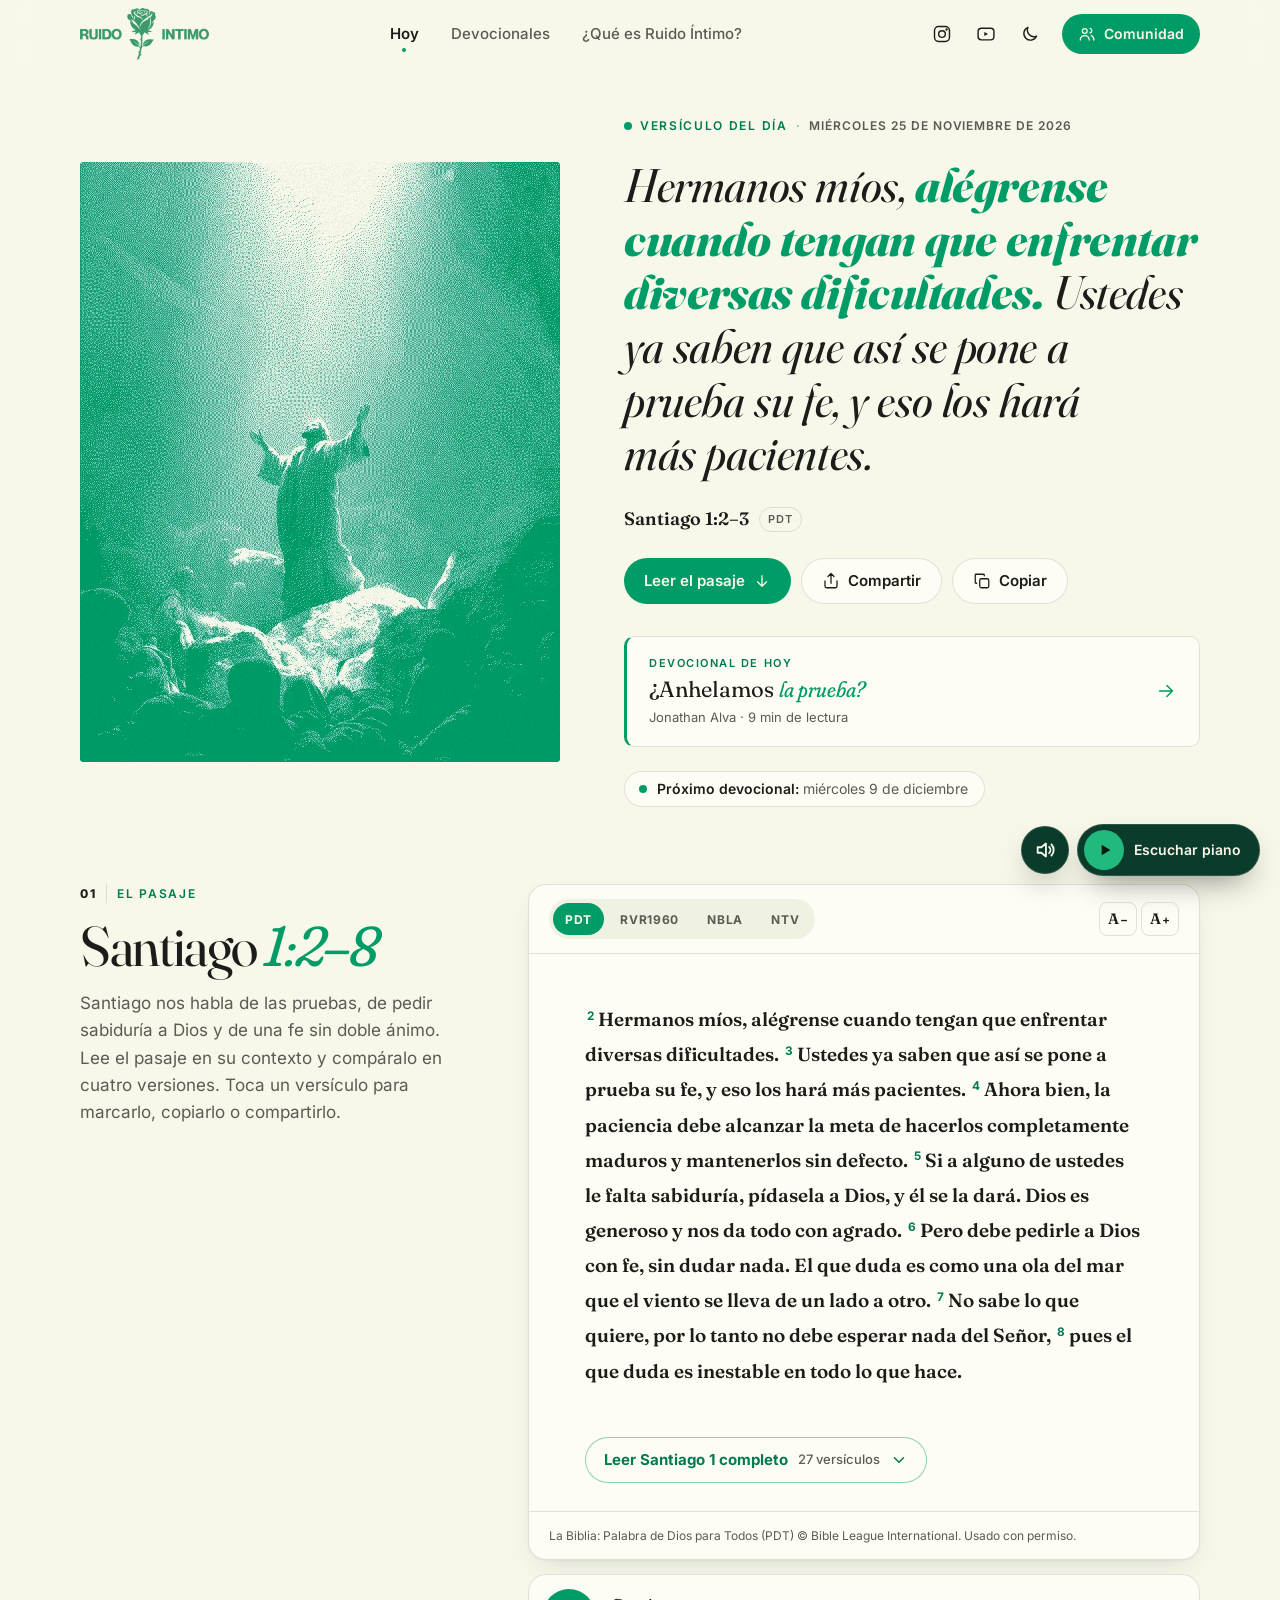
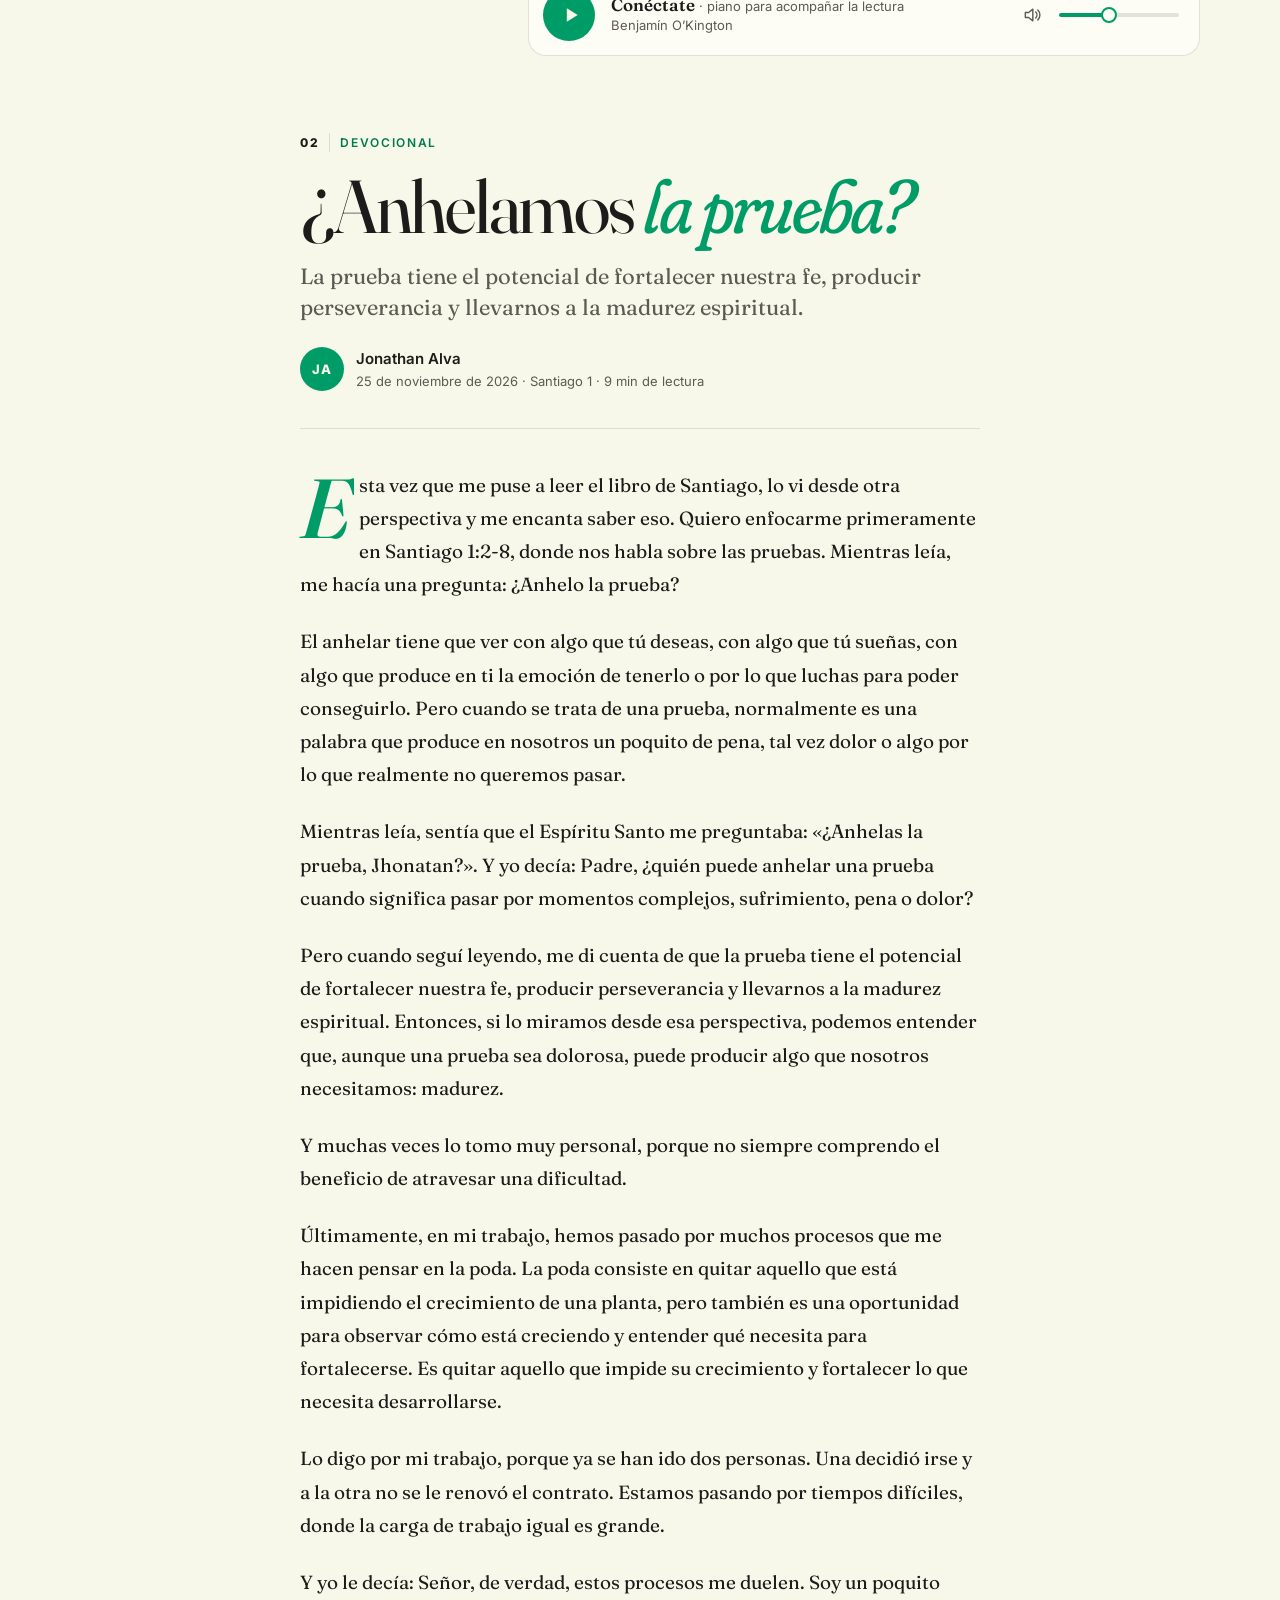
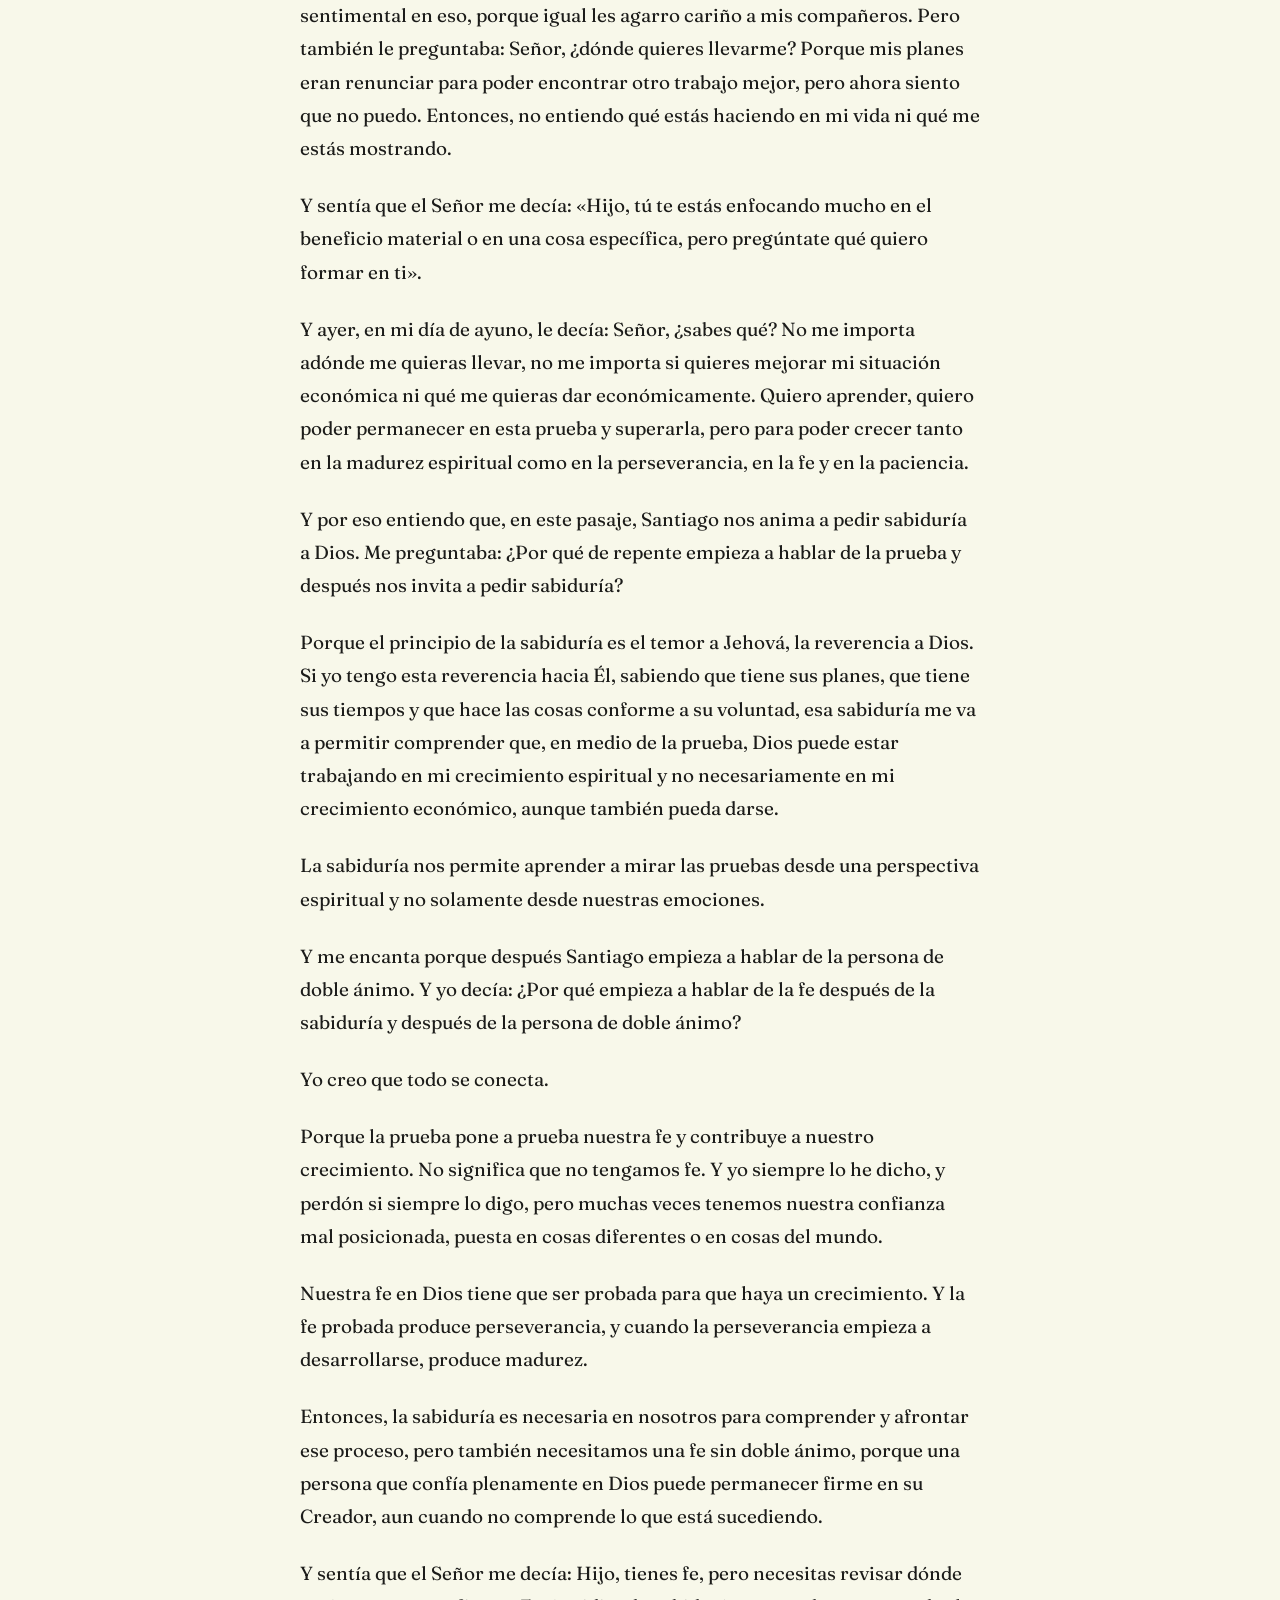
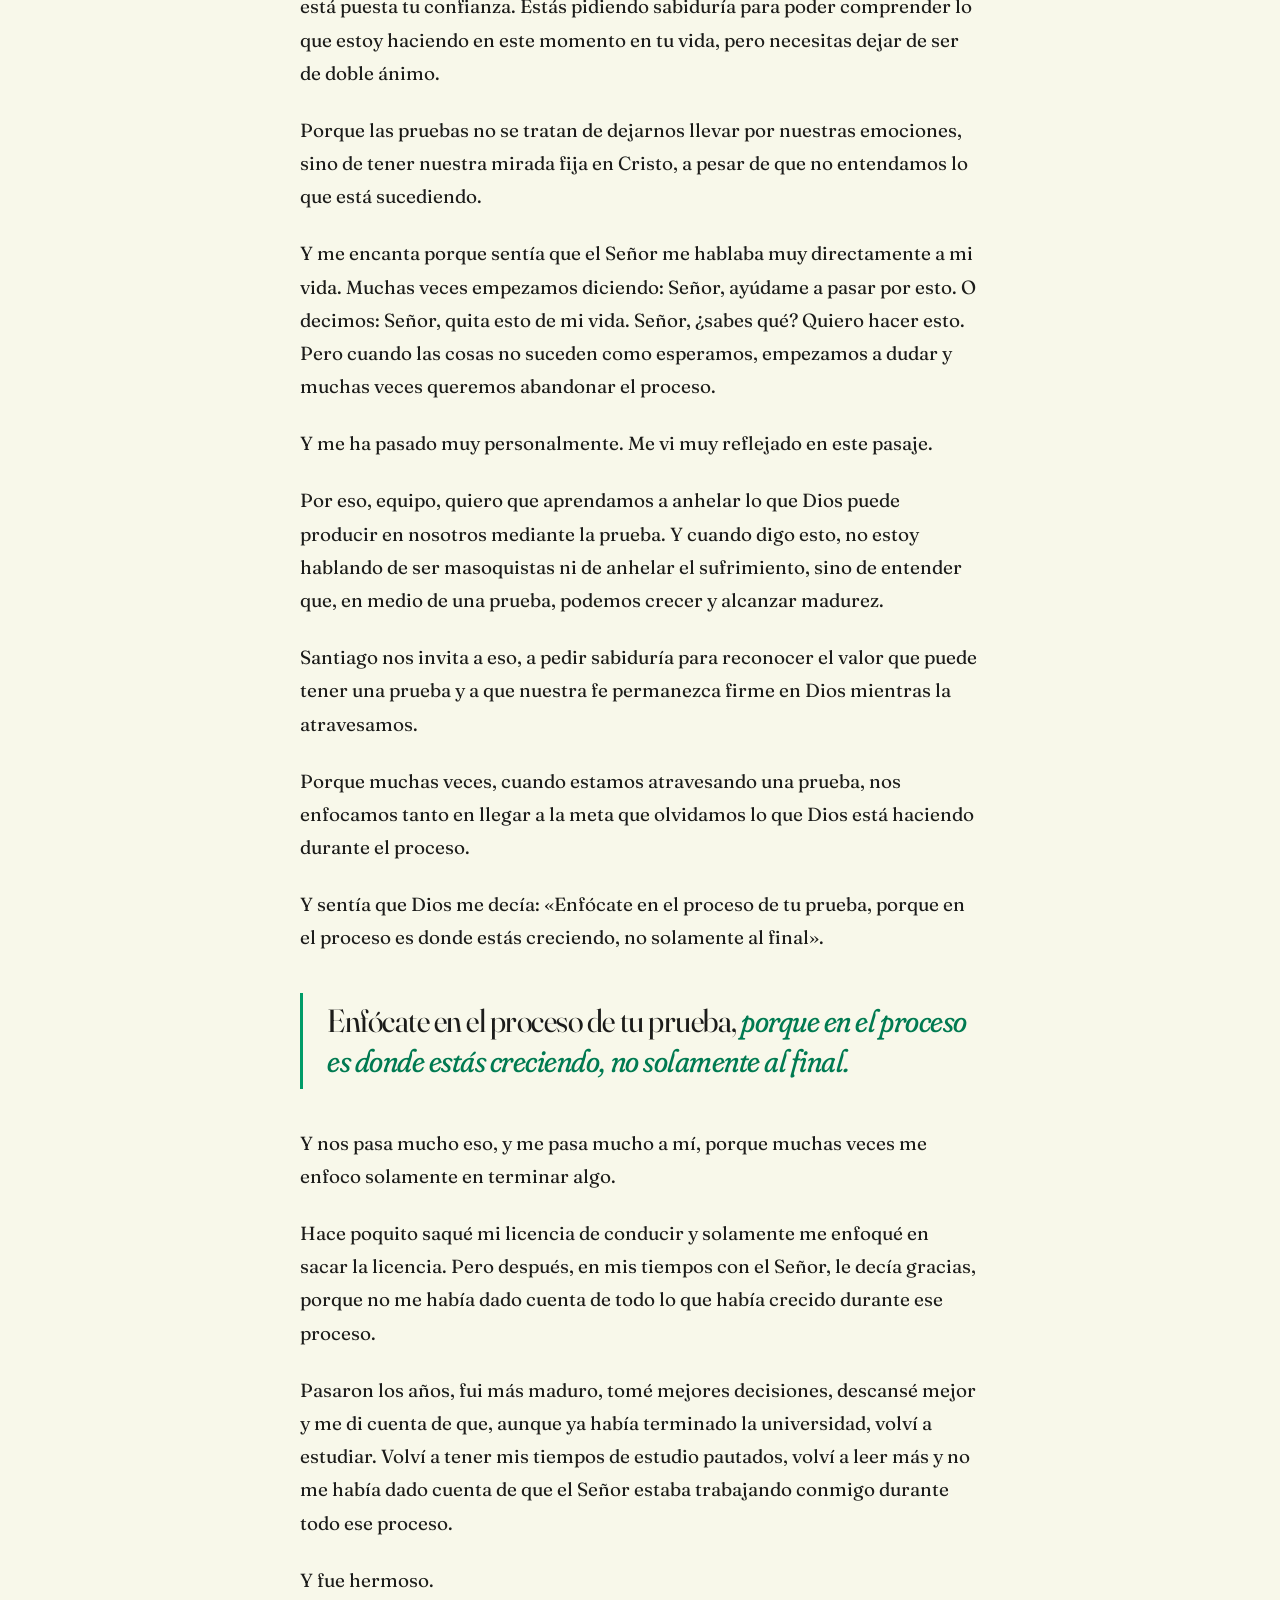
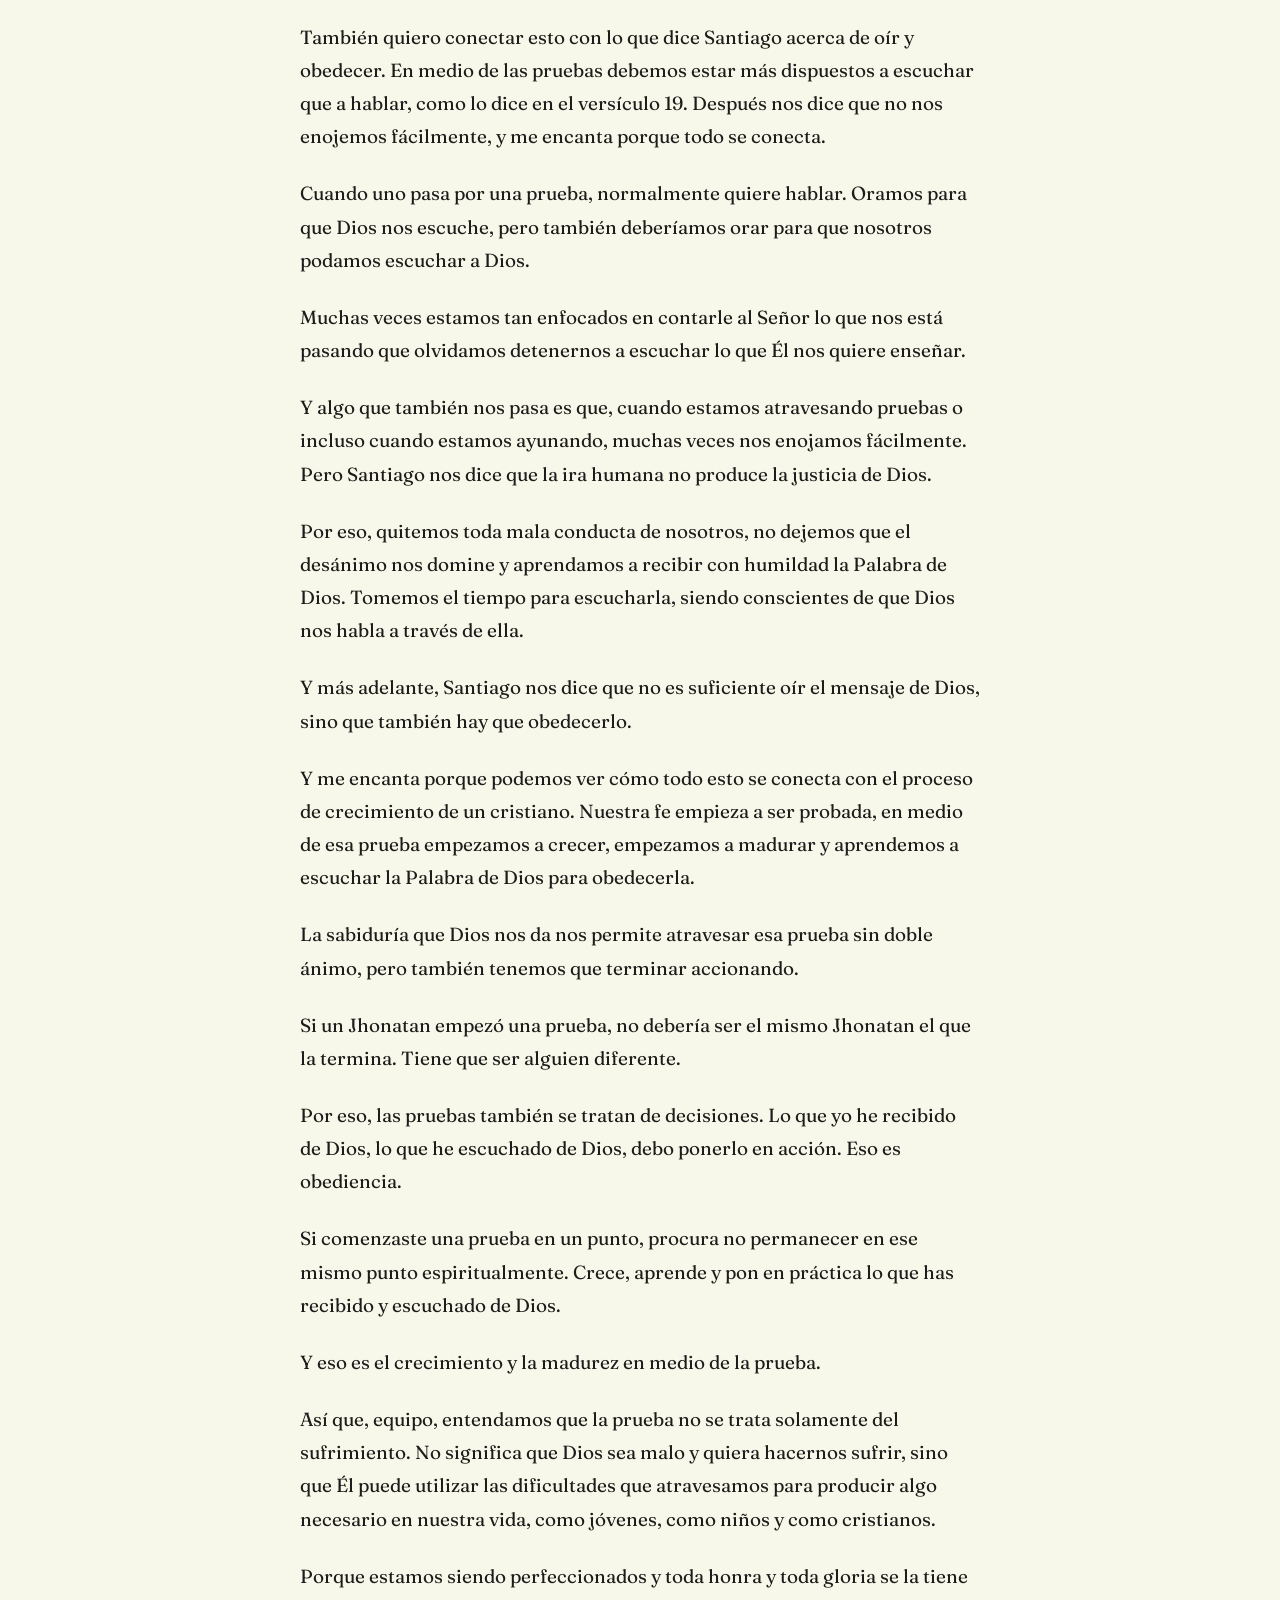
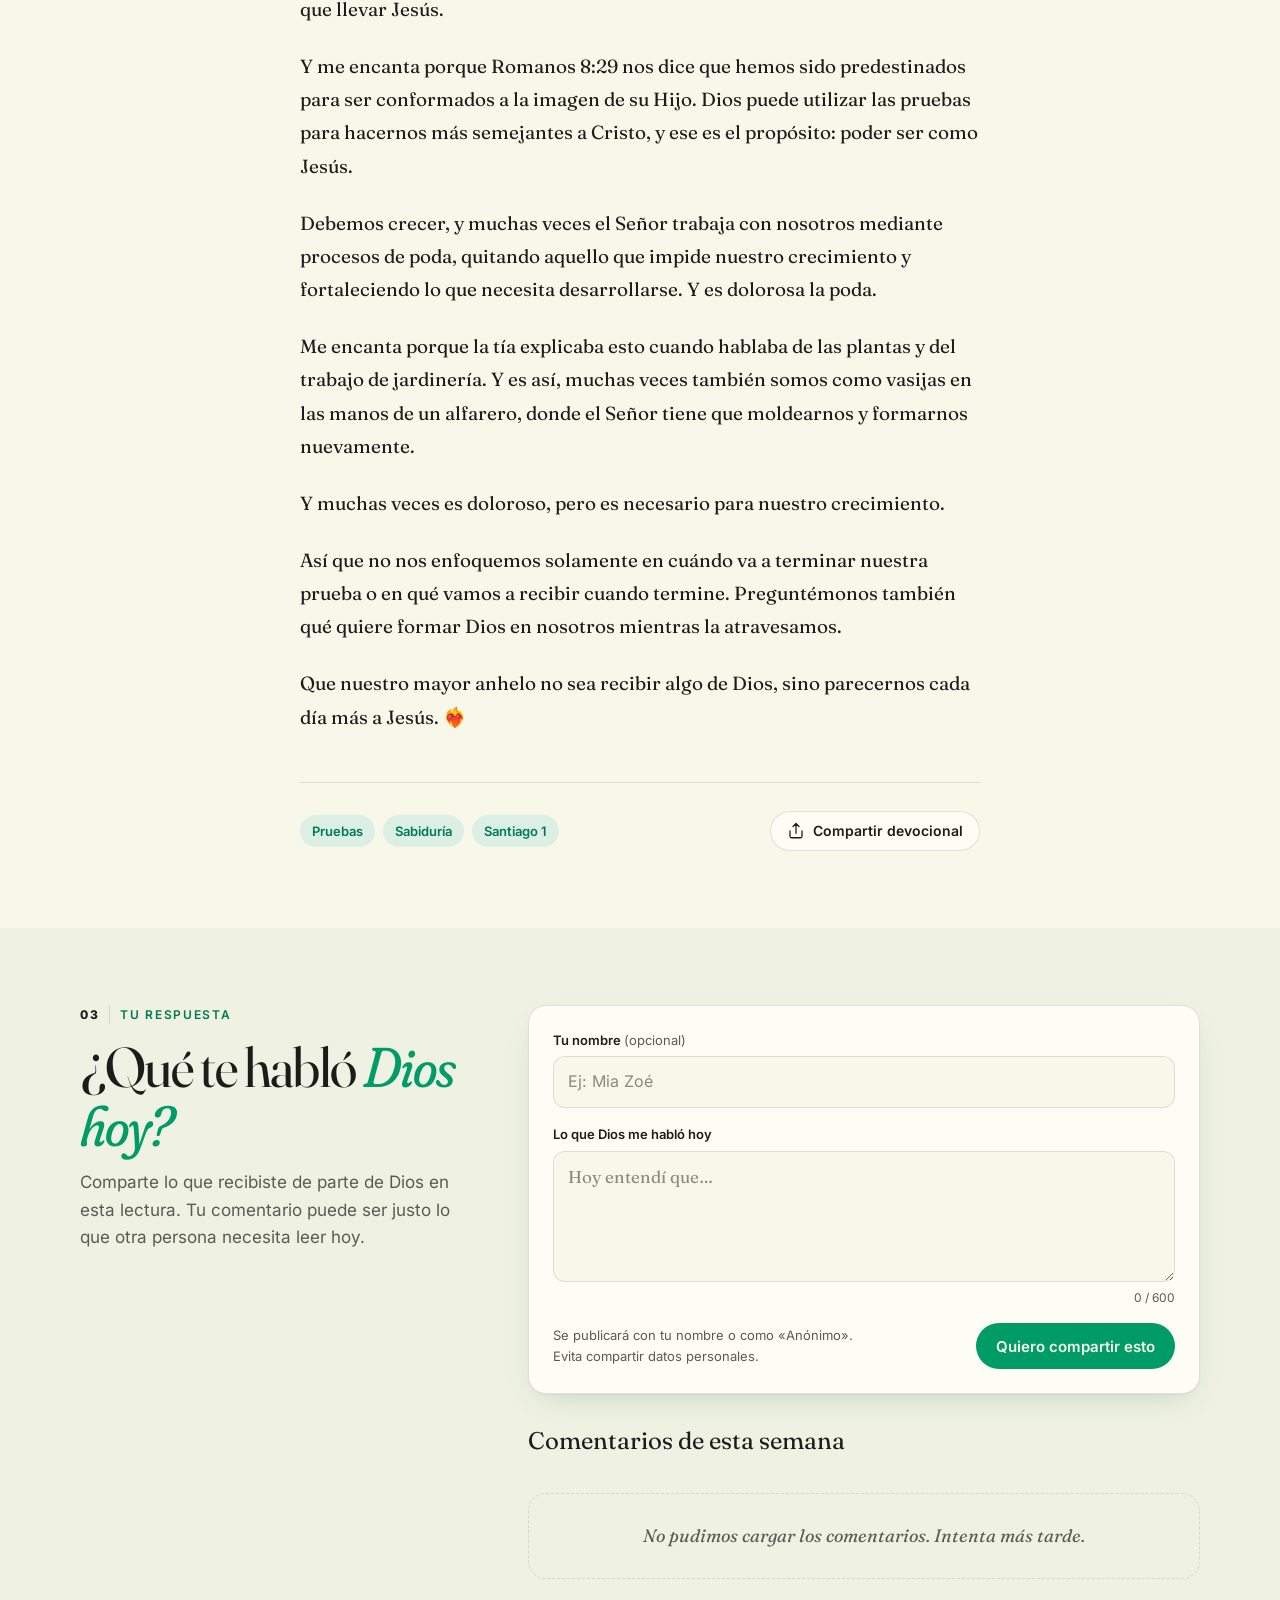
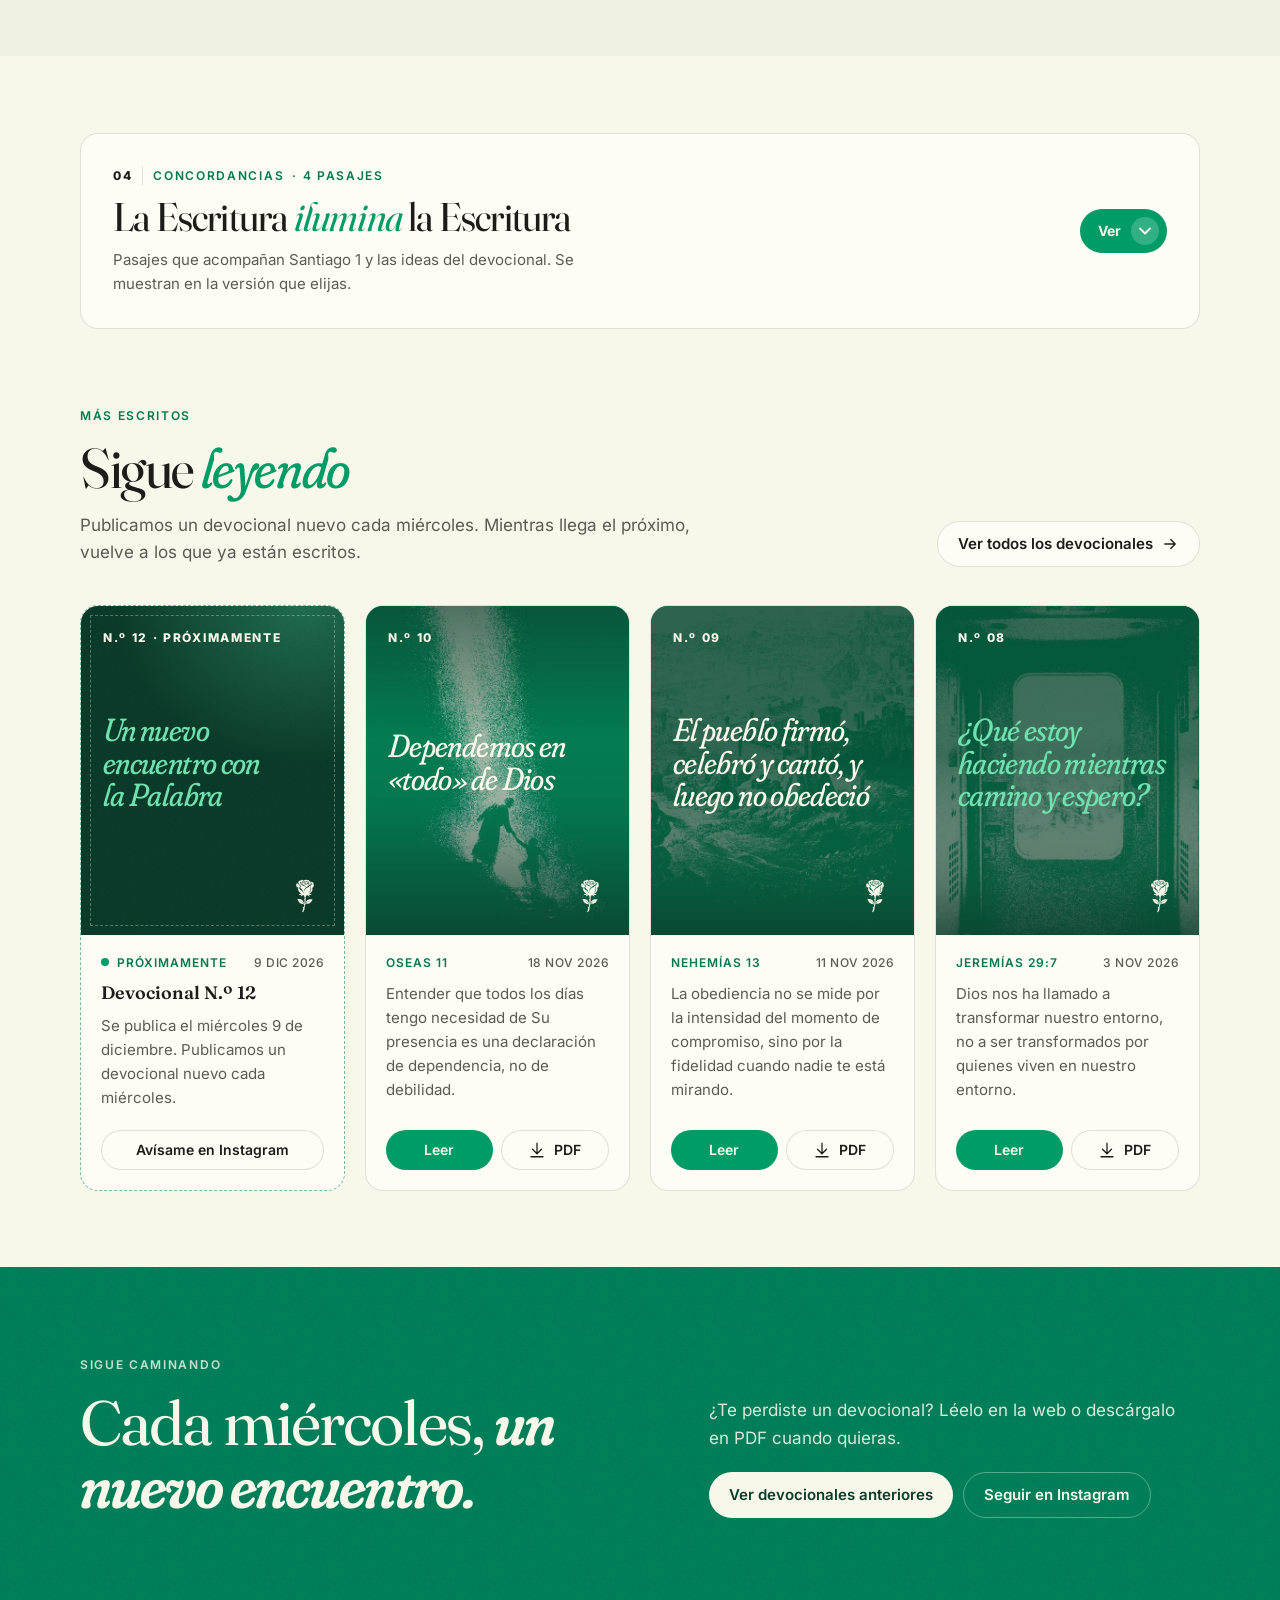
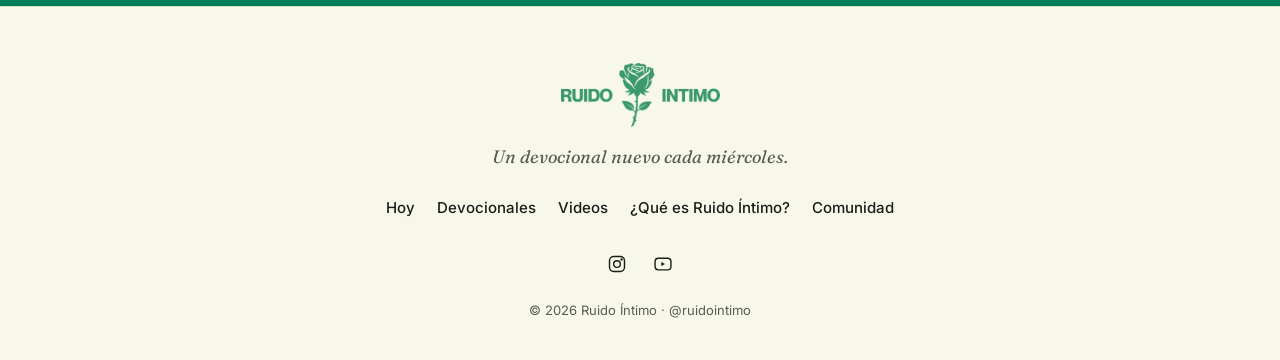
==== commit 12438357: "Autor Jonathan Alva, portada con la foto del N.º 11, NBLA de Santiago 1 y PDT primero en todos - Aut" ====
--- a/index.html
+++ b/index.html
@@ -94,7 +94,7 @@
           <picture>
             <source srcset="img/semana-11-versiculo.webp" type="image/webp">
             <img src="img/semana-11-versiculo.jpg" width="720" height="900"
-                 alt="Ilustración en verde: un rayo de luz desciende y se posa en el suelo" fetchpriority="high">
+                 alt="Fotografía intervenida en verde: un hombre con los brazos abiertos, de pie sobre una roca, recibe un rayo de luz que entra por una cueva" fetchpriority="high">
           </picture>
         </figure>
 
@@ -133,7 +133,7 @@
           <a href="#devocional" class="tarjeta-devocional entrada" style="--d:5">
             <span class="tarjeta-devocional-etq">Devocional de hoy</span>
             <span class="tarjeta-devocional-titulo">¿Anhelamos <em>la prueba?</em></span>
-            <span class="tarjeta-devocional-meta">Jhonatan · 9 min de lectura</span>
+            <span class="tarjeta-devocional-meta">Jonathan Alva · 9 min de lectura</span>
             <svg class="flecha" viewBox="0 0 24 24" aria-hidden="true"><path d="M5 12h14M13 6l6 6-6 6"/></svg>
           </a>
 
@@ -202,13 +202,13 @@
               </div>
 
               <div class="lector-texto" role="tabpanel" data-version="NBLA" data-nombre="Nueva Biblia de las Américas" hidden
-                   data-credito="Texto en La Biblia de las Américas (LBLA), edición anterior de la NBLA, © The Lockman Foundation. Usada con permiso. (La NBLA de este pasaje se agrega pronto.)">
+                   data-credito="Escritura tomada de la Nueva Biblia de las Américas (NBLA), © 2005 The Lockman Foundation. Usada con permiso.">
                 <p>
-                  <span class="v v-dia" data-v="2" tabindex="0" role="button" aria-pressed="false"><sup>2</sup>Tened por sumo gozo, hermanos míos, el que os halléis en diversas pruebas,</span>
-                  <span class="v v-dia" data-v="3" tabindex="0" role="button" aria-pressed="false"><sup>3</sup>sabiendo que la prueba de vuestra fe produce paciencia,</span>
-                  <span class="v v-dia" data-v="4" tabindex="0" role="button" aria-pressed="false"><sup>4</sup>y que la paciencia ha de tener su perfecto resultado, para que seáis perfectos y completos, sin que os falte nada.</span>
-                  <span class="v v-dia" data-v="5" tabindex="0" role="button" aria-pressed="false"><sup>5</sup>Pero si alguno de vosotros se ve falto de sabiduría, que la pida a Dios, el cual da a todos abundantemente y sin reproche, y le será dada.</span>
-                  <span class="v v-dia" data-v="6" tabindex="0" role="button" aria-pressed="false"><sup>6</sup>Pero que pida con fe, sin dudar; porque el que duda es semejante a la ola del mar, impulsada por el viento y echada de una parte a otra.</span>
+                  <span class="v v-dia" data-v="2" tabindex="0" role="button" aria-pressed="false"><sup>2</sup>Tengan por sumo gozo, hermanos míos, cuando se hallen en diversas pruebas,</span>
+                  <span class="v v-dia" data-v="3" tabindex="0" role="button" aria-pressed="false"><sup>3</sup>sabiendo que la prueba de su fe produce paciencia,</span>
+                  <span class="v v-dia" data-v="4" tabindex="0" role="button" aria-pressed="false"><sup>4</sup>y que la paciencia tenga su perfecto resultado, para que sean perfectos y completos, sin que nada les falte.</span>
+                  <span class="v v-dia" data-v="5" tabindex="0" role="button" aria-pressed="false"><sup>5</sup>Y si a alguno de ustedes le falta sabiduría, que se la pida a Dios, quien da a todos abundantemente y sin reproche, y le será dada.</span>
+                  <span class="v v-dia" data-v="6" tabindex="0" role="button" aria-pressed="false"><sup>6</sup>Pero que pida con fe, sin dudar. Porque el que duda es semejante a la ola del mar, impulsada por el viento y echada de una parte a otra.</span>
                   <span class="v v-dia" data-v="7" tabindex="0" role="button" aria-pressed="false"><sup>7</sup>No piense, pues, ese hombre, que recibirá cosa alguna del Señor,</span>
                   <span class="v v-dia" data-v="8" tabindex="0" role="button" aria-pressed="false"><sup>8</sup>siendo hombre de doble ánimo, inestable en todos sus caminos.</span>
                 </p>
@@ -238,7 +238,7 @@
                 <svg class="cap-btn-flecha" viewBox="0 0 24 24" aria-hidden="true"><path d="M6 9l6 6 6-6"/></svg>
               </button>
               <!-- Capítulo incluido en la página (se abre al instante y sin conexión). Las demás versiones se cargan en línea. -->
-              <script type="application/json" id="capitulo-local">{"PDT": [{"verse": 1, "text": "Estimados hermanos del pueblo de Dios que está disperso por el mundo: Un cordial saludo de Santiago, siervo de Dios y del Señor Jesucristo."}, {"verse": 2, "text": "Hermanos míos, alégrense cuando tengan que enfrentar diversas dificultades."}, {"verse": 3, "text": "Ustedes ya saben que así se pone a prueba su fe, y eso los hará más pacientes."}, {"verse": 4, "text": "Ahora bien, la paciencia debe alcanzar la meta de hacerlos completamente maduros y mantenerlos sin defecto."}, {"verse": 5, "text": "Si a alguno de ustedes le falta sabiduría, pídasela a Dios, y él se la dará. Dios es generoso y nos da todo con agrado."}, {"verse": 6, "text": "Pero debe pedirle a Dios con fe, sin dudar nada. El que duda es como una ola del mar que el viento se lleva de un lado a otro."}, {"verse": 7, "text": "No sabe lo que quiere, por lo tanto no debe esperar nada del Señor,"}, {"verse": 8, "text": "pues el que duda es inestable en todo lo que hace."}, {"verse": 9, "text": "El hermano de condición humilde no se avergüence de ser pobre, porque Dios lo ha puesto en un lugar de honor."}, {"verse": 10, "text": "El hermano rico no se avergüence cuando Dios lo humille, porque el rico desaparecerá como la flor de la hierba."}, {"verse": 11, "text": "Cuando sale el sol, hace calor y se seca la hierba; la flor se cae y ahí termina su hermoso aspecto. Así pasa con los ricos, en un momento los vemos ocupados en sus negocios y, de pronto, mueren."}, {"verse": 12, "text": "Afortunado el que mantiene la fe cuando es tentado, porque recibirá el premio de la vida eterna que Dios ha prometido a los que lo aman."}, {"verse": 13, "text": "Cuando alguien tenga una tentación, no diga que es tentado por Dios, pues a Dios no lo tienta la maldad ni tampoco él tienta a nadie."}, {"verse": 14, "text": "Uno es tentado cuando se deja llevar por un mal deseo que lo atrae y lo seduce."}, {"verse": 15, "text": "Luego, el deseo malo da a luz el pecado, y el pecado, una vez que ha crecido, conduce a la muerte."}, {"verse": 16, "text": "No se engañen, mis estimados hermanos."}, {"verse": 17, "text": "Todo lo bueno que hemos recibido, todo don perfecto que viene de arriba es de Dios, del Padre creador de los astros del cielo, en quien nunca hay cambio ni sombra."}, {"verse": 18, "text": "Dios, por su libre decisión, nos dio nueva vida por medio del mensaje de la verdad para que nosotros fuéramos lo mejor que se le ofrece a Dios de la creación entera."}, {"verse": 19, "text": "Recuerden esto, estimados hermanos: estén más dispuestos a escuchar que a hablar. No se enojen fácilmente."}, {"verse": 20, "text": "El que vive enojado no puede vivir como Dios manda."}, {"verse": 21, "text": "Por eso, dejen toda esa mala conducta y todo el mal que tanto los rodean, y acepten con humildad el mensaje que Dios ha puesto en cada uno de ustedes. Ese mensaje tiene el poder de salvarlos."}, {"verse": 22, "text": "Pero no es suficiente con sólo oír el mensaje de Dios. Hay que obedecerlo. Si sólo lo oyen, sin hacer lo que dice, se están engañando a sí mismos."}, {"verse": 23, "text": "El que oye el mensaje de Dios sin obedecer lo que dice es como el que se mira en un espejo."}, {"verse": 24, "text": "Se mira en el espejo, se va y pronto olvida lo mal que se veía."}, {"verse": 25, "text": "Por el contrario, el que se fija bien en la ley perfecta, la que libera a la gente, y la pone en práctica en lugar de ser un oyente olvidadizo, será afortunado en lo que hace."}, {"verse": 26, "text": "Si alguien se cree religioso pero no controla sus palabras, se engaña a sí mismo y su religión no vale nada."}, {"verse": 27, "text": "La religión pura y sin contaminación que Dios sí acepta, es esta: ayudar a los huérfanos y a las viudas en sus dificultades y no dejarse influenciar por la maldad del mundo."}]}</script>
+              <script type="application/json" id="capitulo-local">{"PDT": [{"verse": 1, "text": "Estimados hermanos del pueblo de Dios que está disperso por el mundo: Un cordial saludo de Santiago, siervo de Dios y del Señor Jesucristo."}, {"verse": 2, "text": "Hermanos míos, alégrense cuando tengan que enfrentar diversas dificultades."}, {"verse": 3, "text": "Ustedes ya saben que así se pone a prueba su fe, y eso los hará más pacientes."}, {"verse": 4, "text": "Ahora bien, la paciencia debe alcanzar la meta de hacerlos completamente maduros y mantenerlos sin defecto."}, {"verse": 5, "text": "Si a alguno de ustedes le falta sabiduría, pídasela a Dios, y él se la dará. Dios es generoso y nos da todo con agrado."}, {"verse": 6, "text": "Pero debe pedirle a Dios con fe, sin dudar nada. El que duda es como una ola del mar que el viento se lleva de un lado a otro."}, {"verse": 7, "text": "No sabe lo que quiere, por lo tanto no debe esperar nada del Señor,"}, {"verse": 8, "text": "pues el que duda es inestable en todo lo que hace."}, {"verse": 9, "text": "El hermano de condición humilde no se avergüence de ser pobre, porque Dios lo ha puesto en un lugar de honor."}, {"verse": 10, "text": "El hermano rico no se avergüence cuando Dios lo humille, porque el rico desaparecerá como la flor de la hierba."}, {"verse": 11, "text": "Cuando sale el sol, hace calor y se seca la hierba; la flor se cae y ahí termina su hermoso aspecto. Así pasa con los ricos, en un momento los vemos ocupados en sus negocios y, de pronto, mueren."}, {"verse": 12, "text": "Afortunado el que mantiene la fe cuando es tentado, porque recibirá el premio de la vida eterna que Dios ha prometido a los que lo aman."}, {"verse": 13, "text": "Cuando alguien tenga una tentación, no diga que es tentado por Dios, pues a Dios no lo tienta la maldad ni tampoco él tienta a nadie."}, {"verse": 14, "text": "Uno es tentado cuando se deja llevar por un mal deseo que lo atrae y lo seduce."}, {"verse": 15, "text": "Luego, el deseo malo da a luz el pecado, y el pecado, una vez que ha crecido, conduce a la muerte."}, {"verse": 16, "text": "No se engañen, mis estimados hermanos."}, {"verse": 17, "text": "Todo lo bueno que hemos recibido, todo don perfecto que viene de arriba es de Dios, del Padre creador de los astros del cielo, en quien nunca hay cambio ni sombra."}, {"verse": 18, "text": "Dios, por su libre decisión, nos dio nueva vida por medio del mensaje de la verdad para que nosotros fuéramos lo mejor que se le ofrece a Dios de la creación entera."}, {"verse": 19, "text": "Recuerden esto, estimados hermanos: estén más dispuestos a escuchar que a hablar. No se enojen fácilmente."}, {"verse": 20, "text": "El que vive enojado no puede vivir como Dios manda."}, {"verse": 21, "text": "Por eso, dejen toda esa mala conducta y todo el mal que tanto los rodean, y acepten con humildad el mensaje que Dios ha puesto en cada uno de ustedes. Ese mensaje tiene el poder de salvarlos."}, {"verse": 22, "text": "Pero no es suficiente con sólo oír el mensaje de Dios. Hay que obedecerlo. Si sólo lo oyen, sin hacer lo que dice, se están engañando a sí mismos."}, {"verse": 23, "text": "El que oye el mensaje de Dios sin obedecer lo que dice es como el que se mira en un espejo."}, {"verse": 24, "text": "Se mira en el espejo, se va y pronto olvida lo mal que se veía."}, {"verse": 25, "text": "Por el contrario, el que se fija bien en la ley perfecta, la que libera a la gente, y la pone en práctica en lugar de ser un oyente olvidadizo, será afortunado en lo que hace."}, {"verse": 26, "text": "Si alguien se cree religioso pero no controla sus palabras, se engaña a sí mismo y su religión no vale nada."}, {"verse": 27, "text": "La religión pura y sin contaminación que Dios sí acepta, es esta: ayudar a los huérfanos y a las viudas en sus dificultades y no dejarse influenciar por la maldad del mundo."}], "NBLA": [{"verse": 1, "text": "Santiago, siervo de Dios y del Señor Jesucristo: A las doce tribus que están en la dispersión: Saludos."}, {"verse": 2, "text": "Tengan por sumo gozo, hermanos míos, cuando se hallen en diversas pruebas,"}, {"verse": 3, "text": "sabiendo que la prueba de su fe produce paciencia,"}, {"verse": 4, "text": "y que la paciencia tenga su perfecto resultado, para que sean perfectos y completos, sin que nada les falte."}, {"verse": 5, "text": "Y si a alguno de ustedes le falta sabiduría, que se la pida a Dios, quien da a todos abundantemente y sin reproche, y le será dada."}, {"verse": 6, "text": "Pero que pida con fe, sin dudar. Porque el que duda es semejante a la ola del mar, impulsada por el viento y echada de una parte a otra."}, {"verse": 7, "text": "No piense, pues, ese hombre, que recibirá cosa alguna del Señor,"}, {"verse": 8, "text": "siendo hombre de doble ánimo, inestable en todos sus caminos."}, {"verse": 9, "text": "Pero que el hermano de condición humilde se gloríe en su alta posición,"}, {"verse": 10, "text": "y el rico en su humillación, pues él pasará como la flor de la hierba."}, {"verse": 11, "text": "Porque el sol sale con calor abrasador y seca la hierba, y su flor se cae y la hermosura de su apariencia perece. Así también se marchitará el rico en medio de sus empresas."}, {"verse": 12, "text": "Bienaventurado el hombre que persevera bajo la prueba, porque una vez que ha sido aprobado, recibirá la corona de la vida que el Señor ha prometido a los que lo aman."}, {"verse": 13, "text": "Que nadie diga cuando es tentado: «Soy tentado por Dios». Porque Dios no puede ser tentado por el mal y Él mismo no tienta a nadie."}, {"verse": 14, "text": "Sino que cada uno es tentado cuando es llevado y seducido por su propia pasión."}, {"verse": 15, "text": "Después, cuando la pasión ha concebido, da a luz el pecado; y cuando el pecado es consumado, engendra la muerte."}, {"verse": 16, "text": "Amados hermanos míos, no se engañen."}, {"verse": 17, "text": "Toda buena dádiva y todo don perfecto viene de lo alto, desciende del Padre de las luces, con el cual no hay cambio ni sombra de variación."}, {"verse": 18, "text": "En el ejercicio de Su voluntad, Él nos hizo nacer por la palabra de verdad, para que fuéramos las primicias de sus criaturas."}, {"verse": 19, "text": "Esto lo saben, mis amados hermanos. Pero que cada uno sea pronto para oír, tardo para hablar, tardo para la ira;"}, {"verse": 20, "text": "pues la ira del hombre no obra la justicia de Dios."}, {"verse": 21, "text": "Por lo cual, desechando toda inmundicia y todo resto de malicia, reciban ustedes con humildad la palabra implantada, que es poderosa para salvar sus almas."}, {"verse": 22, "text": "Sean hacedores de la palabra y no solamente oidores que se engañan a sí mismos."}, {"verse": 23, "text": "Porque si alguien es oidor de la palabra, y no hacedor, es semejante a un hombre que mira su rostro natural en un espejo;"}, {"verse": 24, "text": "pues después de mirarse a sí mismo e irse, inmediatamente se olvida de qué clase de persona es."}, {"verse": 25, "text": "Pero el que mira atentamente a la ley perfecta, la ley de la libertad, y permanece en ella, no habiéndose vuelto un oidor olvidadizo sino un hacedor eficaz, este será bienaventurado en lo que hace."}, {"verse": 26, "text": "Si alguien se cree religioso, pero no refrena su lengua, sino que engaña a su propio corazón, la religión del tal es vana."}, {"verse": 27, "text": "La religión pura y sin mancha delante de nuestro Dios y Padre es esta: visitar a los huérfanos y a las viudas en sus aflicciones, y guardarse sin mancha del mundo."}]}</script>
             </div>
 
             <p class="lector-credito" id="lector-credito">
@@ -286,9 +286,9 @@
           <p class="devocional-bajada">La prueba tiene el potencial de fortalecer nuestra fe, producir perseverancia y llevarnos a la madurez espiritual.</p>
 
           <div class="autor">
-            <span class="autor-avatar" aria-hidden="true">J</span>
+            <span class="autor-avatar" aria-hidden="true">JA</span>
             <div>
-              <p class="autor-nombre">Jhonatan</p>
+              <p class="autor-nombre">Jonathan Alva</p>
               <p class="autor-meta"><time data-fecha="2026-11-25">25 de noviembre de 2026</time> · Santiago 1 · 9 min de lectura</p>
             </div>
           </div>
